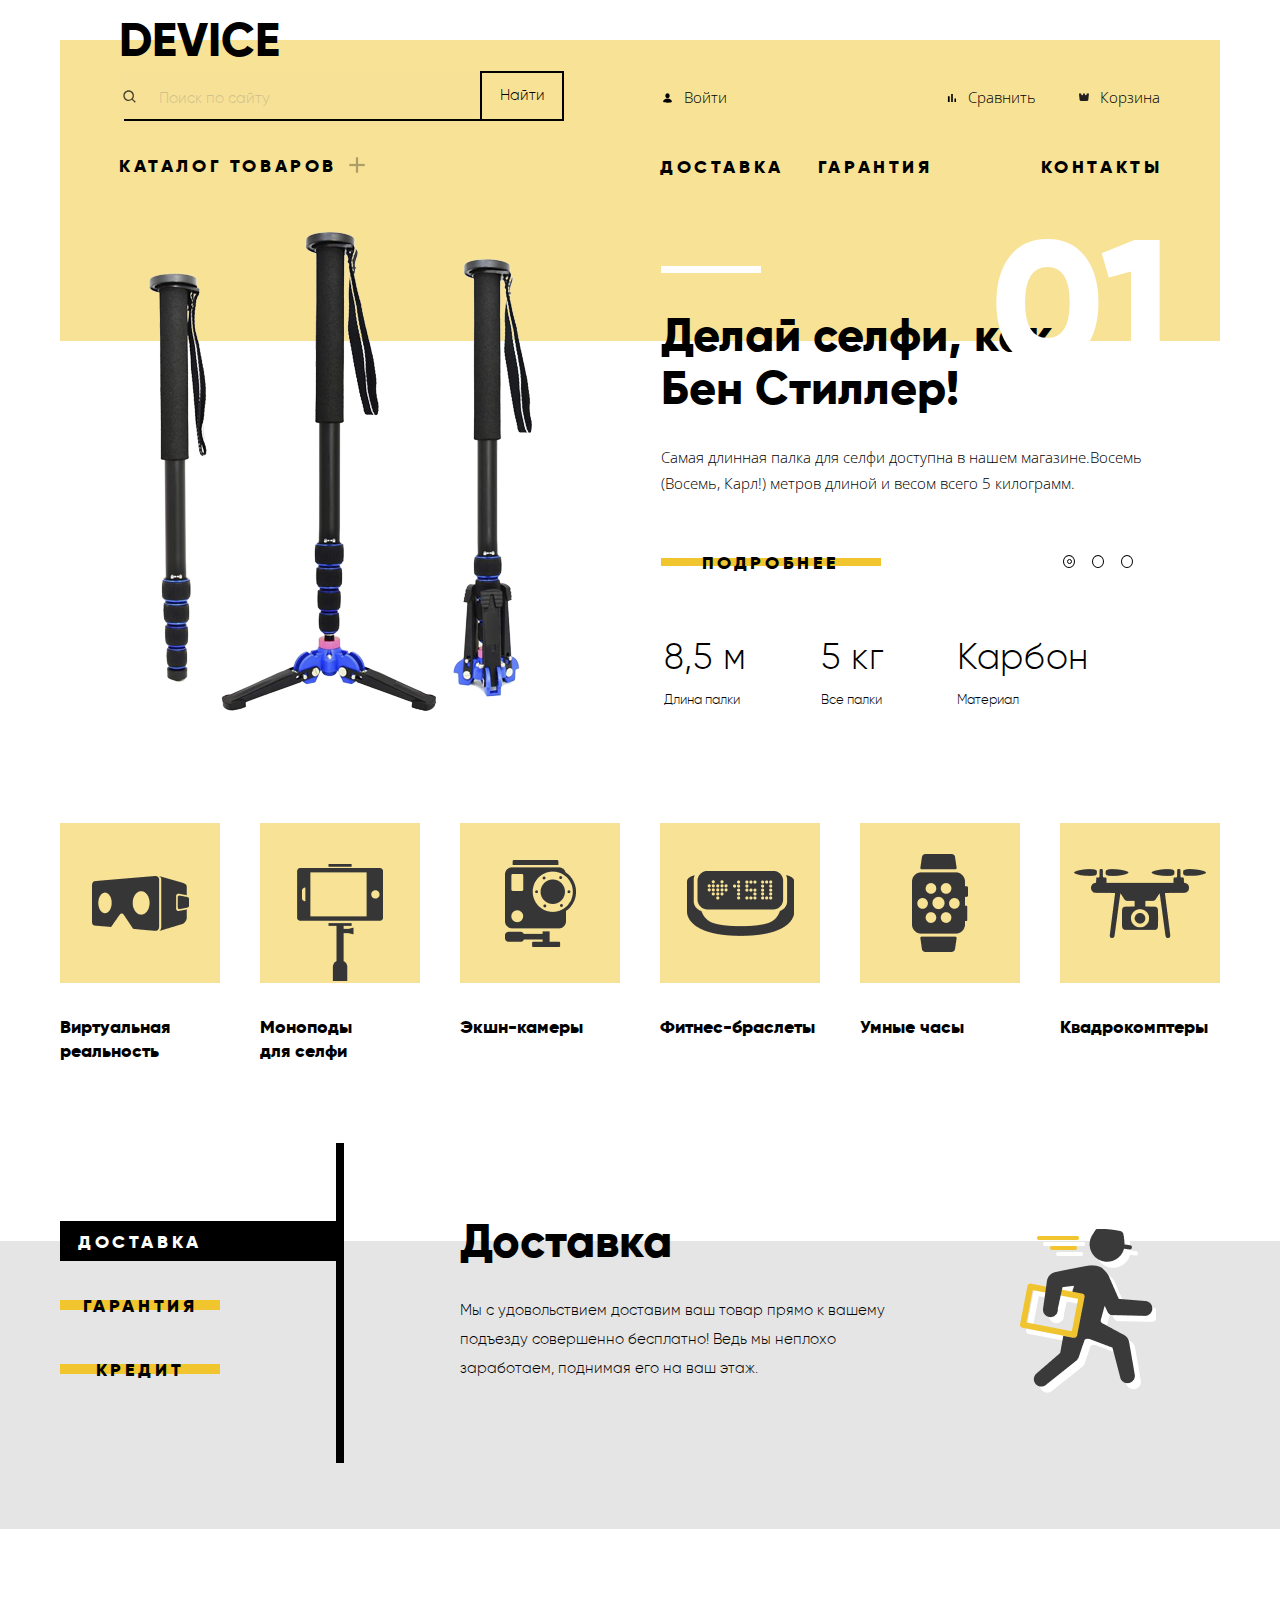
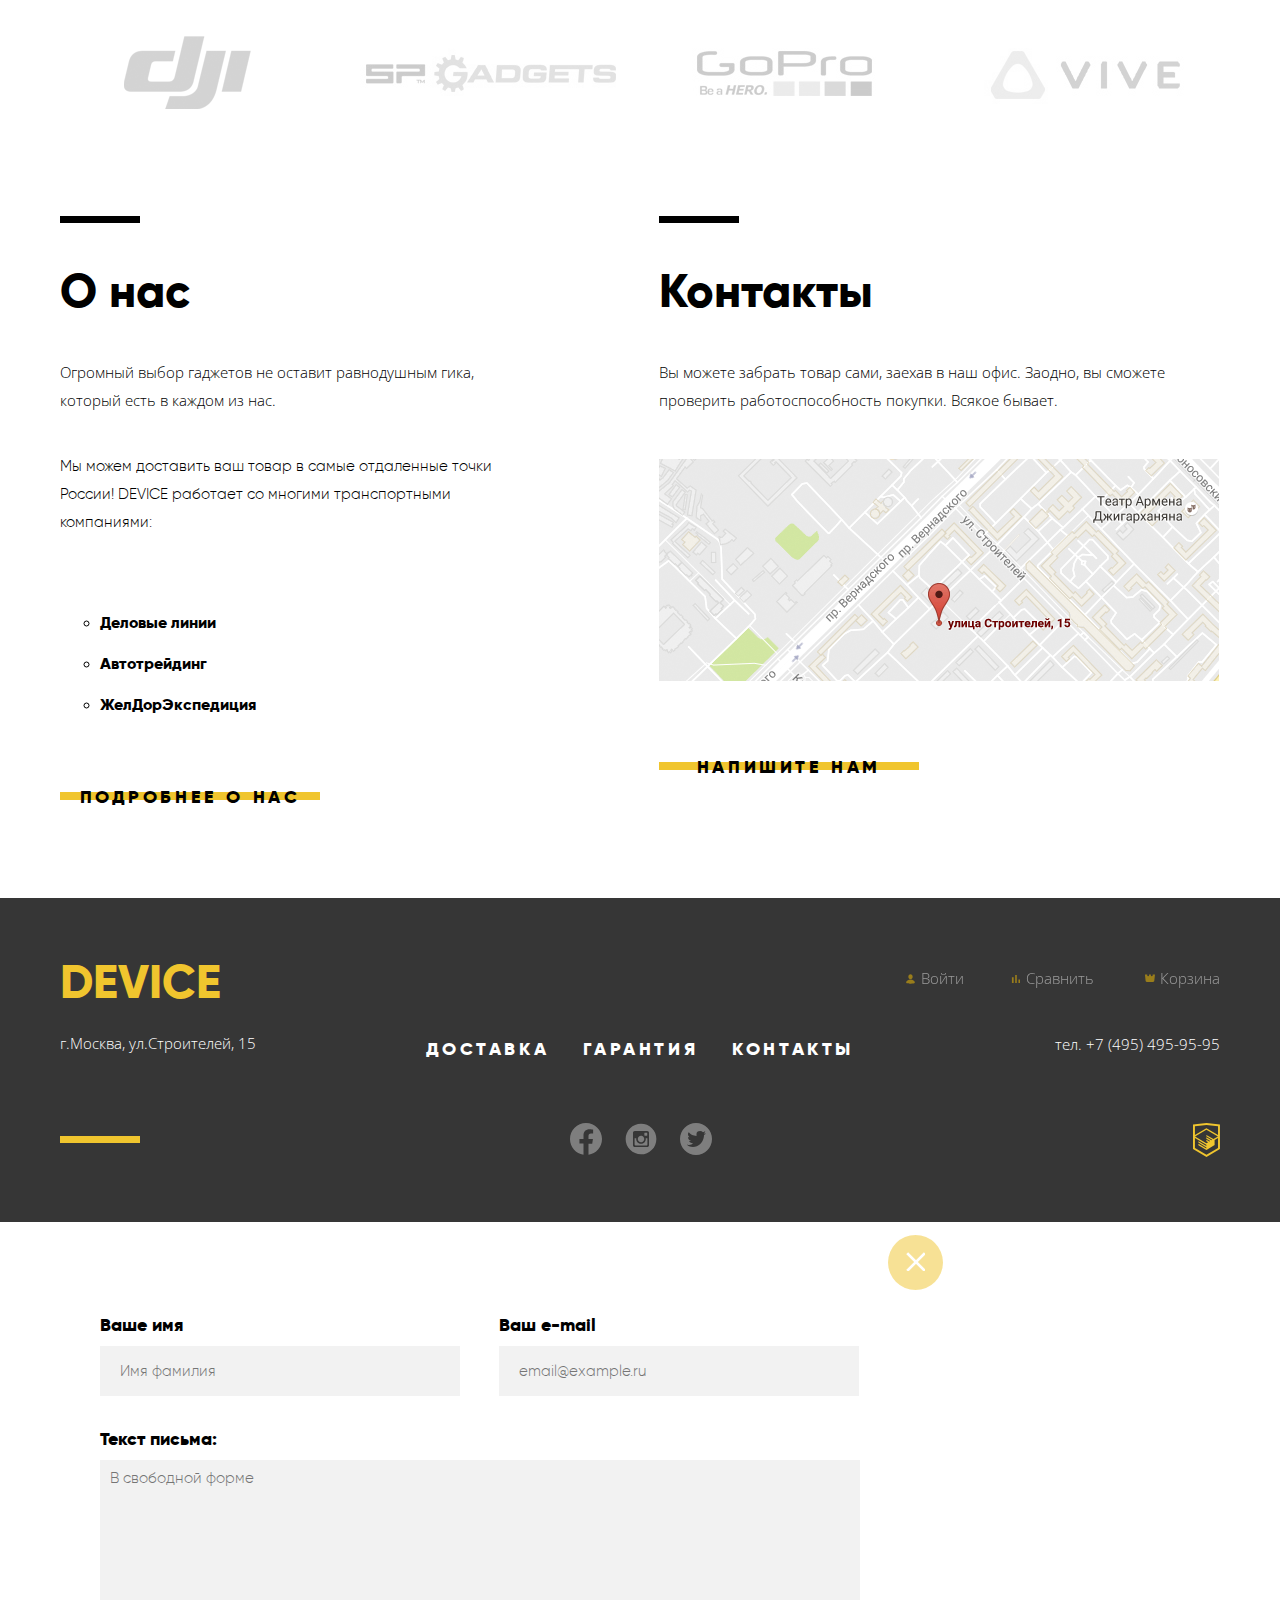
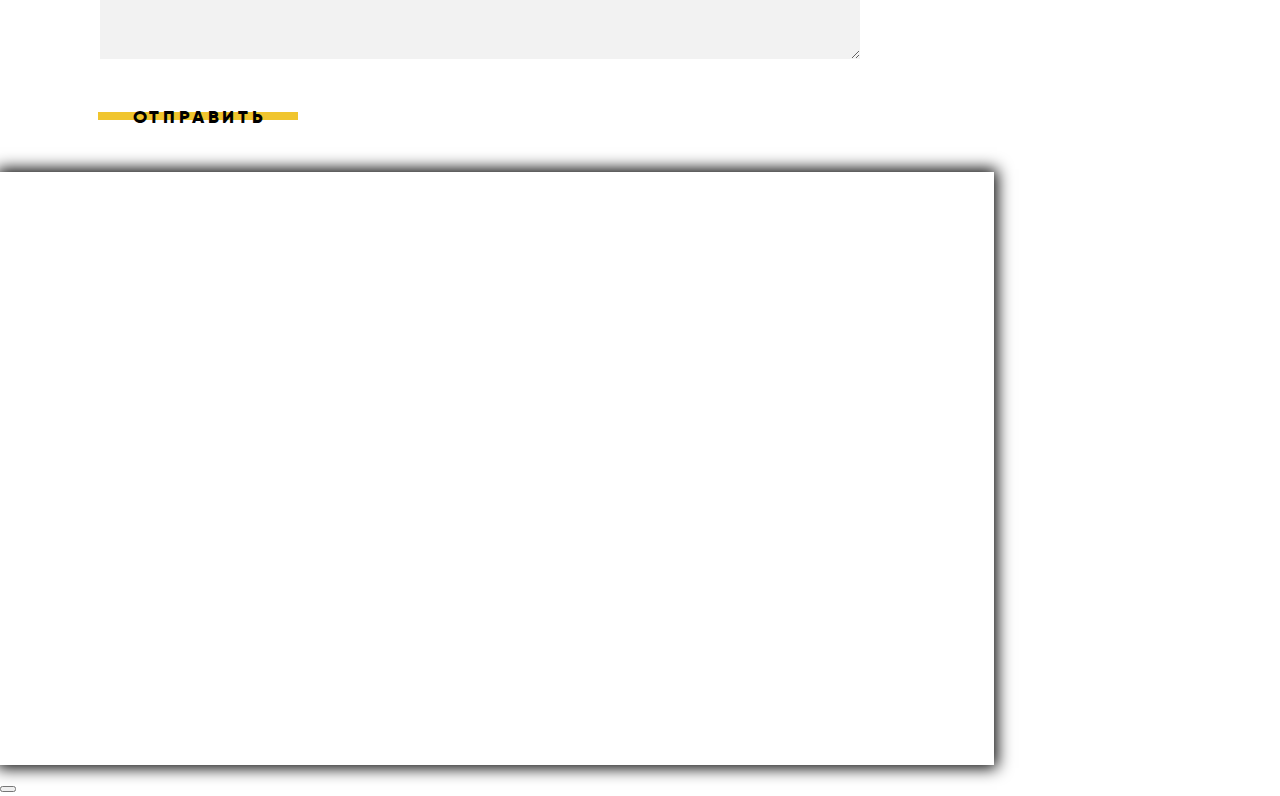
==== index.html @ a7de20e3 "Все равно с кнопкой что то не так" ====
<!DOCTYPE html>
<html class="page" lang="ru">
<head>
  <meta charset="utf-8">
  <title>Device</title>
  <link href="https://fonts.googleapis.com/css2?family=Open+Sans:wght@300;400&display=swap" rel="stylesheet">
  <link href="css/normalize.css" rel="stylesheet">
  <link href="css/style.css" rel="stylesheet">
  <link rel="icon" href="favicon.ico" />
  <link rel="icon" href="img/faviicon32.svg" type="image/svg+xml" />
  <link rel="apple-touch-icon" href="img/faviicon512.svg" />
  <link rel="manifest" href="manifest.webmanifest.json" />
</head>
<body class="page-body">
  <header class="container">
    <section class="main-header">
      <h2 class="visually-hidden">Шапка сайта</h2>
      <h3 class="main-header-logo"><a href="#">DEVICE</a></h3>
      <section class="main-header-search">
        <h2 class="visually-hidden">Контант шапки</h2>
        <div class="search-catalog">
          <input type="search" placeholder="Поиск по сайту" autofocus />
          <label class="search-catalog-button"></label>
          <button class="serch-btn" type="submit">Найти</button>
        <ul class="menu reset-list">
          <li class="menu-sort">
            <a class="menu-title" href="catalog.html">Каталог товаров</a>
            <ul class="menu-list reset-list">
              <li class="menu-item">
                <a class="item" href="#">Виртуальная реальность</a>
              </li>
              <li class="menu-item">
                <a class="item" href="#">Моноподы для селфи</a>
              </li>
              <li class="menu-item">
                <a class="item" href="#">Экшн-камеры</a>
              </li>
              <li class="menu-item">
                <a class="item" href="#">Финес-браслеты</a>
              </li>
              <li class="menu-item">
                <a href="#">Умные часы</a>
              </li>
              <li class="menu-item">
                <a class="item" href="#">Квадрокоптеры</a>
              </li>
            </ul>
          </li>
        </ul>
      </div>
      <div class="login-navigation">
        <nav>
          <ul class="site-navigation reset-list">
            <li class="site-logo">
              <a href="#">Войти</a>
            </li>
            <li class="site-srav">
              <a href="#">Сравнить</a>
            </li>
            <li class="site-cor">
              <a href="#">Корзина</a>
            </li>
          </ul>
        </nav>
        <nav class="header-navigation">
          <ul class="comfort-navigation reset-list">
            <li>
              <a href="#">Доставка</a>
            </li>
            <li>
              <a href="#">Гарантия</a>
            </li>
            <li>
              <a href="#">Контакты</a>
            </li>
          </ul>
        </nav>
      </div>
    </section>
  </section>
</header>
<input class="visually-hidden" type="radio" id="product-1" name="toggle" checked>
<input class="visually-hidden" type="radio" id="product-2" name="toggle">
<input class="visually-hidden" type="radio" id="product-3" name="toggle">
<div class="site-wrapper">
  <section class="container">
    <h2 class="visually-hidden">Слайдер</h2>
    <section class="slider">
      <h2 class="visually-hidden">Контент слайдера</h2>
      <div class="slider-controls">
        <label for="product-1">Первый</label>
        <label for="product-2">Второй</label>
        <label for="product-3">Третий</label>
      </div>
      <ul class="slider-info reset-list">
        <li class="slide" id="slide1">
          <div class="slider-item-one">
            <div>
              <img class="slider-img-one" src="img/slider/slider1.png" width="384" height="486" alt="Виртуальная реальность" />
            </div>
            <div class="slider-wrapper-one">
              <h3 class="slider-title">Делай селфи, как Бен Стиллер! </h3>
              <span class="slider-number">01</span>
              <p class="slider-info-one">
                Самая длинная палка для селфи доступна в нашем магазине.Восемь (Восемь, Карл!) метров длиной и весом всего 5 килограмм.
              </p>
              <a href="#" class="button-slider">Подробнее</a>
              <table class="table-wrapper">
                <tr>
                  <td class="table-title">
                    8,5 м
                  </td>
                  <td class="table-title">
                    5 кг
                  </td>
                  <td class="table-title">
                    Карбон
                  </td>
                </tr>
                <tr>
                  <td class="table-info">
                    Длина палки
                  </td>
                  <td class="table-info">
                    Все палки
                  </td>
                  <td class="table-info">
                    Материал
                  </td>
                </tr>
              </table>
            </div>
          </div>
        </li>
        <li class="slide" id="slide2">
          <div class="slider-item-two">
            <div>
              <img class="slider-img-two" src="img/slider/slider2.png" width="345" height="485" alt="Виртуальная реальность" />
            </div>
            <div class="slider-wrapper-two">
              <span class="slider-number">02</span>
              <h3 class="slider-title">Худеем правильно!</h3>
              <p class="slider-info-two">
                Мотивирующие фитнес-браслеты помогут найти в себе силы не пропускать занятия и соблюдать диету.
              </p>
              <a  href="#" class="button-slider">Подробнее</a>
              <table class="table-wrapper">
                <tr>
                  <td  class="table-title">
                    48 часов
                  </td>
                </tr>
                <tr>
                  <td class="table-info">
                    Без перезарядки
                  </td>
                </tr>
              </table>
            </div>
          </div>
        </li>
        <li class="slide" id="slide3">
          <div class="slider-item-there">
            <div>
              <img class="slider-img-two" src="img/slider/slider3.png" width="526" height="334" alt="Виртуальная реальность" />
            </div>
            <div class="slider-wrapper-there">
              <span class="slider-number">03</span>
              <h3 class="slider-title">Порхает как бабочка, <br /> жалит как пчела!</h3>
              <p class="slider-info-there">
                Этот обычный, на первый взгляд, квадрокоптер оснащен мощным лазером, замаскированным под стандартную камеру.
              </p>
              <a href="#" class="button-slider">Подробнее</a>
              <table class="table-wrapper">
                <tr>
                  <td class="table-title">
                    800 м
                  </td>
                  <td class="table-title">
                    50 м
                  </td>
                </tr>
                <tr>
                  <td class="table-info">
                    Дальность полета
                  </td>
                  <td class="table-info">
                    Радиус поражения
                  </td>
                </tr>
              </table>
            </div>
          </div>
        </li>
      </ul>
    </section>
  </section>
</div>
<main>
  <section class="container">
    <h2 class="visually-hidden">Товар</h2>
    <ul class="item-navigation reset-list">
      <li class="item-list">
        <div>
          <a href="#">
            <img class="item-img" src="img/catalog/Group.png" width="97" height="55" alt="Виртуальная реальность" />
          </a>
        </div>
        <p class="item-info">
          Виртуальная реальность
        </p>
      </li>
      <li class="item-list">
        <div>
          <a href="#">
            <img class="item-img-mono" src="img/catalog/popular-2.png" width="86" height="117" alt="Моноподы для селфи" />
          </a>
        </div>
        <p class="item-info">
          Моноподы <br />для селфи
        </p>
      </li>
      <li class="item-list">
        <div>
          <a href="#">
            <img class="item-img" src="img/catalog/popular-3.png" width="71" height="87" alt="Экшн-камеры" />
          </a>
        </div>
        <p class="item-info">
          Экшн-камеры
        </p>
      </li>
      <li class="item-list">
        <div>
          <a href="#">
            <img class="item-img" src="img/catalog/popular-4.png" width="107" height="65" alt="Фитнес-браслеты" />
          </a>
        </div>
        <p class="item-info">
          Фитнес-браслеты
        </p>
      </li>
      <li class="item-list">
        <div>
          <a href="#">
            <img class="item-img" src="img/catalog/popular-5.png" width="56" height="98" alt="Умные часы" />
          </a>
        </div>
        <p class="item-info">
          Умные часы
        </p>
      </li>
      <li class="item-list">
        <div>
          <a href="#">
            <img class="item-img" src="img/catalog/popular-6.png" width="132" height="69" alt="Квадрокоптеры" />
          </a>
        </div>
        <p class="item-info">
          Квадрокомптеры
        </p>
      </li>
    </ul>
  </section>
  <input class="visually-hidden" type="radio" id="product-4" name="toggle-catalog" checked>
  <input class="visually-hidden" type="radio" id="product-5" name="toggle-catalog">
  <input class="visually-hidden" type="radio" id="product-6" name="toggle-catalog">
  <div class="site-catalog">
    <div class="container">
      <h2 class="visually-hidden">Слайдер</h2>
      <section class="slider-catalog">
        <h1 class="visually-hidden">Интернет магазин шаблонов</h1>
        <div class="slider-controls-catalog">
          <label class="one features-title" for="product-4">Доставка</label>
          <label class="two features-title" for="product-5">Гарантия</label>
          <label class="there features-title" for="product-6">Кредит</label>
        </div>
        <ul class="features-list et-list">
          <li class="slider-catalog-item slide-catalog" id="slide4">
            <h3 class="slide-title-catalog">Доставка</h3>
            <p class="slide-info-catalog-one reset-text">  Мы с удовольствием доставим ваш товар прямо к вашему подъезду совершенно бесплатно! Ведь мы неплохо заработаем, поднимая его на ваш этаж.</p>
          </li>
          <li class="slider-catalog-item slide-catalog" id="slide5">
            <h3 class="slide-title-catalog">Гарантия</h3>
            <p class="slide-info-catalog-two reset-text">Если из-за возгорания купленного у нас товара у вас сгорит дом — <br />
              не переживайте, мы выдадим вам новый. <br />
              овар, не дом, конечно же.</p>
            </li>
            <li class="slider-catalog-item slide-catalog" id="slide6">
              <h3 class="slide-title-catalog">Кредит</h3>
              <p class="slide-info-catalog-there reset-text">Залезть в долговую яму стало проще! Кредитные консультанты <br />
                подберут для вас  наиболее выгодные <br />
                условия кредита. Выгодные для нашего банка, разумеется.</p>
              </li>
            </ul>
          </section>
        </div>
      </div>
      <section class="brand container">
        <h2 class="visually-hidden">Партенеры</h2>
        <ul class="brand-navigation reset-list">
          <li>
            <a href="#">
              <img src="img/brand/logo-1.png" class="brand-item" width="260" height="100" alt="djj" />
            </a>
          </li>
          <li>
            <a href="#">
              <img src="img/brand/logo-2.png" class="brand-item" width="260" height="100" alt="sp" />
            </a>
          </li>
          <li>
            <a href="#">
              <img src="img/brand/logo-3.png" class="brand-item" width="260" height="100" alt="GoPro" />
            </a>
          </li>
          <li>
            <a href="#">
              <img src="img/brand/logo-4.png" class="brand-item" width="260" height="100" alt="vive" />
            </a>
          </li>
        </ul>
      </section>
      <section class="container">
        <h2 class="visually-hidden">Контент информации</h2>
        <section class="main-info">
          <h2 class="visually-hidden">О нас</h2>
          <section class="company-info-list">
            <h3 class="company-title">О нас</h3>
            <p class="company-info">
              Огромный выбор гаджетов не оставит равнодушным гика, который есть в каждом из нас.
            </p>
            <p class="company-info-lou">
              Мы можем доставить ваш товар в самые отдаленные точки России! DEVICE работает со многими транспортными компаниями:
            </p>
            <ul class="work">
              <li class="work-list">
                <p class="work-info">
                  Деловые линии
                </p>
              </li>
              <li class="work-list">
                <p class="work-info">
                  Автотрейдинг
                </p>
              </li>
              <li class="work-list">
                <p class="work-info">
                  ЖелДорЭкспедиция
                </p>
              </li>
            </ul>
            <a class="button-style">Подробнее о нас</a>
          </section>
          <section class="contact">
            <h3 class="contact-title">Контакты</h3>
            <p class="contact-info">
              Вы можете забрать товар сами, заехав в наш офис. Заодно, вы сможете проверить работоспособность покупки. Всякое бывает.
            </p>
            <div class="map">
              <section>
                <h2 class="visually-hidden">Карта</h2>
                <img src="img/map.png" width="560" height="222" alt="Наше местоположение" />
              </section>
            </div>
            <a class="button-style">Напишите нам</a>
          </section>
        </section>
      </section>
    </main>
    <footer class="footer">
      <section class="container">
        <h2 class="visually-hidden">Подвал</h2>
        <section class="footer-global">
          <h2 class="visually-hidden">Как нас найти</h2>
          <section class="footer-addres">
            <h3 class="addres-title">DEVICE</h3>
            <p class="addres-info">
              г.Москва, ул.Строителей, 15
            </p>
          </section>
          <section class="footer-comfort">
            <h2 class="visually-hidden">Комфорт</h2>
            <ul class="comfort-list reset-list">
              <li>
                <p class="comfort-info">
                  <a href="#">
                    Доставка
                  </a>
                </p>
              </li>
              <li>
                <p class="comfort-info">
                  <a href="#">
                    Гарантия
                  </a>
                </p>
              </li>
              <li>
                <p class="comfort-info">
                  <a href="#">
                    Контакты
                  </a>
                </p>
              </li>
            </ul>
          </section>
          <section class="main-footer-social">
            <h2 class="visually-hidden">Соц сети</h2>
            <ul class="footer-social reset-list">
              <li>
                <a href="#">
                  <svg width="32" height="32" viewBox="0 0 32 32" fill="none" xmlns="http://www.w3.org/2000/svg">
                    <path d="M31.9973 16C31.9973 7.16267 24.8347 0 15.9987 0C7.16267 0 0 7.16267 0 16C0 23.984 5.85067 30.6027 13.4987 31.8027V20.624H9.43733V15.9987H13.4987V12.4747C13.4987 8.464 15.888 6.24933 19.5413 6.24933C21.292 6.24933 23.1227 6.56133 23.1227 6.56133V10.4987H21.1067C19.12 10.4987 18.5 11.732 18.5 12.9973V16H22.9373L22.228 20.6253H18.5V31.804C26.148 30.604 31.9987 23.9853 31.9987 16H31.9973Z" fill="white" fill-opacity="0.6"/>
                  </svg>
                </a>
              </li>
              <li>
                <a href="#">
                  <svg width="32" height="32" viewBox="0 0 32 32" fill="none" xmlns="http://www.w3.org/2000/svg">
                    <path d="M20.7999 16.0001C20.7999 17.2732 20.2942 18.4941 19.3941 19.3943C18.4939 20.2944 17.273 20.8001 15.9999 20.8001C14.7269 20.8001 13.506 20.2944 12.6058 19.3943C11.7057 18.4941 11.1999 17.2732 11.1999 16.0001C11.1999 15.7265 11.2287 15.4593 11.2783 15.2001H9.59995V21.5953C9.59995 22.0401 9.95995 22.4001 10.4047 22.4001H21.5967C21.8099 22.3997 22.0142 22.3147 22.1648 22.1639C22.3154 22.013 22.3999 21.8085 22.3999 21.5953V15.2001H20.7215C20.7711 15.4593 20.7999 15.7265 20.7999 16.0001ZM15.9999 19.2001C16.4203 19.2 16.8365 19.1171 17.2248 18.9562C17.6131 18.7952 17.9659 18.5594 18.263 18.2621C18.5602 17.9648 18.7958 17.6119 18.9566 17.2235C19.1174 16.8351 19.2001 16.4189 19.1999 15.9985C19.1998 15.5782 19.1169 15.162 18.956 14.7737C18.795 14.3854 18.5592 14.0326 18.2619 13.7355C17.9646 13.4383 17.6117 13.2026 17.2233 13.0419C16.8349 12.8811 16.4187 12.7984 15.9983 12.7985C15.1494 12.7987 14.3354 13.1362 13.7353 13.7366C13.1352 14.337 12.7981 15.1512 12.7983 16.0001C12.7986 16.849 13.136 17.6631 13.7364 18.2632C14.3368 18.8633 15.151 19.2003 15.9999 19.2001ZM19.8399 12.6401H21.7583C21.8858 12.6401 22.0081 12.5896 22.0983 12.4996C22.1886 12.4097 22.2395 12.2876 22.2399 12.1601V10.2417C22.2399 10.114 22.1892 9.99151 22.0989 9.90119C22.0086 9.81088 21.8861 9.76014 21.7583 9.76014H19.8399C19.7122 9.76014 19.5897 9.81088 19.4994 9.90119C19.4091 9.99151 19.3583 10.114 19.3583 10.2417V12.1601C19.3599 12.4241 19.5759 12.6401 19.8399 12.6401ZM15.9999 0.640137C11.9262 0.640137 8.01934 2.25842 5.13879 5.13898C2.25823 8.01954 0.639946 11.9264 0.639946 16.0001C0.639946 20.0739 2.25823 23.9807 5.13879 26.8613C8.01934 29.7419 11.9262 31.3601 15.9999 31.3601C18.0171 31.3601 20.0144 30.9628 21.878 30.1909C23.7415 29.419 25.4348 28.2876 26.8611 26.8613C28.2874 25.435 29.4188 23.7417 30.1907 21.8782C30.9626 20.0146 31.3599 18.0172 31.3599 16.0001C31.3599 13.983 30.9626 11.9857 30.1907 10.1221C29.4188 8.25856 28.2874 6.56528 26.8611 5.13898C25.4348 3.71267 23.7415 2.58126 21.878 1.80935C20.0144 1.03743 18.0171 0.640137 15.9999 0.640137ZM23.9999 22.2225C23.9999 23.2001 23.1999 24.0001 22.2223 24.0001H9.77755C8.79995 24.0001 7.99995 23.2001 7.99995 22.2225V9.77774C7.99995 8.80014 8.79995 8.00014 9.77755 8.00014H22.2223C23.1999 8.00014 23.9999 8.80014 23.9999 9.77774V22.2225Z" fill="white" fill-opacity="0.6"/>
                  </svg>
                </a>
              </li>
              <li>
                <a href="#">
                  <svg width="32" height="32" viewBox="0 0 32 32" fill="none" xmlns="http://www.w3.org/2000/svg">
                    <path d="M16 32C13.8333 32 11.7604 31.5781 9.78125 30.7344C7.80208 29.8906 6.09896 28.7552 4.67188 27.3281C3.24479 25.901 2.10938 24.1979 1.26562 22.2188C0.421875 20.2396 0 18.1667 0 16C0 13.8333 0.421875 11.7604 1.26562 9.78125C2.10938 7.80208 3.24479 6.09896 4.67188 4.67188C6.09896 3.24479 7.80208 2.10938 9.78125 1.26562C11.7604 0.421875 13.8333 0 16 0C18.1667 0 20.2396 0.421875 22.2188 1.26562C24.1979 2.10938 25.901 3.24479 27.3281 4.67188C28.7552 6.09896 29.8906 7.80208 30.7344 9.78125C31.5781 11.7604 32 13.8333 32 16C32 18.1667 31.5781 20.2396 30.7344 22.2188C29.8906 24.1979 28.7552 25.901 27.3281 27.3281C25.901 28.7552 24.1979 29.8906 22.2188 30.7344C20.2396 31.5781 18.1667 32 16 32ZM25.4062 8C25.2812 8.0625 25.0938 8.17708 24.8438 8.34375L24.2344 8.75L23.6562 9.0625L23 9.28125C22.2292 8.42708 21.2812 8 20.1562 8C17.7188 8 16.5 9.02083 16.5 11.0625V12.9062C13.1458 12.7396 10.5729 11.5104 8.78125 9.21875C8.26042 9.76042 8 10.3542 8 11C8 12.375 8.51042 13.4167 9.53125 14.125C9.40625 14.125 9.22917 14.1354 9 14.1562C8.77083 14.1771 8.58854 14.1771 8.45312 14.1562C8.31771 14.1354 8.16667 14.0833 8 14C8 14.9583 8.25521 15.7552 8.76562 16.3906C9.27604 17.026 9.97917 17.4375 10.875 17.625C10.6667 17.875 10.375 18 10 18C9.66667 18 9.375 17.9062 9.125 17.7188C9.125 18.5312 9.51562 19.1615 10.2969 19.6094C11.0781 20.0573 11.9583 20.2917 12.9375 20.3125C12.5625 20.875 12.0156 21.2969 11.2969 21.5781C10.5781 21.8594 9.8125 22 9 22C8.70833 22 8.30729 21.9271 7.79688 21.7812C7.28646 21.6354 7.02083 21.5625 7 21.5625C7.33333 22.2292 8.01562 22.8021 9.04688 23.2812C10.0781 23.7604 11.3854 24 12.9688 24C14.3646 24 15.6667 23.7552 16.875 23.2656C18.0833 22.776 19.1146 22.125 19.9688 21.3125C20.8229 20.5 21.5573 19.5729 22.1719 18.5312C22.7865 17.4896 23.2448 16.4115 23.5469 15.2969C23.849 14.1823 24 13.0833 24 12C24 11.9583 24.125 11.8698 24.375 11.7344C24.625 11.599 24.9167 11.4167 25.25 11.1875C25.5833 10.9583 25.8333 10.7188 26 10.4688C24.875 10.4688 24.125 10.4896 23.75 10.5312C24.4792 10.0938 25.0312 9.25 25.4062 8Z" fill="white" fill-opacity="0.6"/>
                  </svg>
                </a>
              </li>
            </ul>
          </section>
          <section class="footer-login">
            <h2 class="visually-hidden">Логин</h2>
            <ul class="login-list reset-list">
              <li class="login-logo">
                <a href="#">Войти</a>
              </li>
              <li class="login-stat">
                <a href="#">Сравнить</a>
              </li>
              <li class="login-cor">
                <a href="#">Корзина</a>
              </li>
            </ul>
          </section>
          <section class="main-html-logo">
            <h2 class="visually-hidden">Логотим html</h2>
            <a href="https://htmlacademy.ru/intensive/htmlcss" class="html-logo">
              <svg width="27" height="34" viewBox="0 0 27 34" fill="none" xmlns="http://www.w3.org/2000/svg">
                <g clip-path="url(#clip0)">
                  <path d="M13.62 0.0169551L13.472 0L0 1.40827V26.0042L13.473 34L26.903 26.0311L26.945 26.0062V1.40827L13.62 0.0169551ZM25.019 12.095L13.495 5.31992L13.494 5.21619L13.407 5.26606L13.319 5.21021V5.31892L1.925 12.086V3.13869L13.473 1.92989L25.02 3.13869V12.095H25.019ZM13.405 6.76908L24.923 13.4644L20.444 16.0974L13.351 11.8875L13.337 13.2988L19.241 16.8025L18.381 17.3082L13.351 14.3241L13.337 15.7353L17.164 18.0043L16.382 18.526L13.351 16.7437L13.337 18.1529L15.19 19.2411L13.39 20.3192L2.034 13.586L13.405 6.76908ZM1.925 15.0871L13.336 21.8601L13.352 22.9014L5.41 18.1859L5.395 19.5981L13.374 24.3805L13.392 25.4536L5.419 20.7261L5.406 22.1364L13.427 26.9457L13.473 26.9706L21.616 22.1115L21.605 16.9481L25.02 14.9175V24.9121L13.472 31.7659L1.925 24.9131V15.0871Z" fill="#F0C52E"/>
                </g>
                <defs>
                  <clipPath id="clip0">
                    <rect width="26.943" height="34" fill="white"/>
                  </clipPath>
                </defs>
              </svg>
            </a>
          </section>
          <section class="main-contact">
            <h2 class="visually-hidden">Контакты</h2>
            <a class="tel" href="tel:+74954959595">тел. +7 (495) 495-95-95</a>
          </section>
        </section>
      </section>
    </footer>

    <section class="modal modal-login">
      <h2 class="visually-hidden">Напишите нам</h2>
      <form class="name-form" action="https://echo.htmlacademy.ru" method="post">
        <div class="modal-name">
          <label for="name-field">Ваше имя</label>
          <input class="pop" id="name-field" type="text" name="first" placeholder="Имя фамилия"/>
        </div>
        <div class="modal-email">
          <label for="email-field">Ваш e-mail</label>
          <input id="email-field" type="email" name="email" placeholder="email@example.ru">
        </div>
        <div class="modal-text">
          <label for="comment-field">Текст письма:</label>
          <textarea class="chat" name="comment" id="comment-field" rows="10" cols="10" placeholder="В свободной форме"></textarea>
        </div>
        <button class="modal-close" type="button">
          <span class="visually-hidden">Закрыть</span>
        </button>
        <button type="submit" class="modal-button">
          Отправить
        </button>
      </form>
    </section>

    <section class="modal modal-map">
      <h2 class="visually-hidden">Как до нас добраться</h2>
      <iframe src="https://www.google.com/maps/embed?pb=!1m18!1m12!1m3!1d2249.11237494734!2d37.527429315658864!3d55.68703400453028!2m3!1f0!2f0!3f0!3m2!1i1024!2i768!4f13.1!3m3!1m2!1s0x46b54cf65f5c8955%3A0x694710ccd55501e!2z0YPQuy4g0KHRgtGA0L7QuNGC0LXQu9C10LksIDE1LCDQnNC-0YHQutCy0LAsIDExOTMxMQ!5e0!3m2!1sru!2sru!4v1613565994461!5m2!1sru!2sru" width="994" height="593" frameborder="0" style="border:0;" allowfullscreen="" aria-hidden="false" tabindex="0"></iframe>
      <button></button>
    </section>
  </body>
  </html>
---- css/style.css ----
@font-face {
  font-family: "gilroy";
  src: url("../fonts/gilroyextrabold.woff2") format("woff2"), url("../fonts/gilroyextrabold.woff") format("woff");
  font-weight: 800;
  font-style: normal;
}

@font-face {
  font-family: "gilroy";
  src: url("../fonts/gilroylight.woff2") format("woff2"), url("../fonts/gilroylight.woff") format("woff");
  font-weight: 400;
  font-style: normal;
}

@font-face {
  font-family: "opensans";
  src: url("../fonts/opensans.woff2") format("woff2"), url("../fonts/opensans.woff") format("woff");
  font-weight: 300;
  font-style: normal;
}

@font-face {
  font-family: "opensans";
  src: url("../fonts/opensanslight.woff2") format("woff2"), url("../fonts/opensanslight.woff") format("woff");
  font-weight: 400;
  font-style: normal;
}

/*/////////Variablex//////////////*/

:root {
  --basic-black: #000000;
  --basic-dark: #363636;
  --basic-grey: #464646;
  --basic-half-grey: #7e7e7e;
  --basic-grey-light: #e5e5e5;
  --basic-white: #FFFFFF;

  --special-yellow-dark: #f0c52e;
  --special-yellow-light: #f7e296;
  --special-green: #91c92f;

  --status: #f6dada;
}

/*/////////BODY//////////////*/

.page-body {
  min-width: 1200px;
  margin: 0;
  padding: 0;
  font-size: 15px;
  line-height: 24px;
  font-family: "gilroy", "Arial", opensans;
  font-style: normal;
  font-weight: 300;
  color: #000000;
  background-color: var(--basic-white);

  min-height: 100%;
  display: grid;
  grid-template-rows: min-content 1fr min-content;
  align-content: center;
}

a {
  text-decoration: none;
}

.container {
  width: 1160px;
  margin: 0 auto;
}

img {
  max-width: 100%;
  height: auto;
}

h3 {
  font-weight: 800;
  font-size: 47px;
}

*,
*:before,
*:after {
  box-sizing: border-box;
}

.page {
  height: 100%;
}


/*//////////////////////VISUALLY-HIDDEN//////////*/

.visually-hidden {
  position: absolute;

  width: 1px;
  height: 1px;
  margin: -1px;
  border: 0;
  padding: 0;

  clip: rect(0 0 0 0);
  overflow: hidden;
}

.reset-list {
  margin: 0;
  padding: 0;

  list-style: none;
}

.reset-fieldset {
  margin: 0;
  padding: 0;

  border: none;
}

.reset-text {
  margin: 0;
}

/*//////////////////////HEADER//////////*/

main {
  margin-top: 55px;
}

.main-header {
  position: relative;
  background: var(--special-yellow-light);

  display: grid;
  margin-top: 40px;
  min-height: 186px;
}

.main-header-logo {
  position: absolute;
  top: -59px;
  left: 59px;
}

.main-header-logo a {
  color: var(--basic-black);
}

.main-header-logo a:hover {
  opacity: 0.6;
}

.main-header-logo a:active {
  opacity: 0.3;
}

.menu {
  display:block;

  margin-top: 28px;
}

.menu-title {
  position: relative;
}

.menu-title::before {
  content: "";
  position: absolute;
  right: -31px;

  width: 22px;
  height: 22px;

  background-image: url("../img/crest.png");
}

.menu > li {
  display:inline-block;
  height:20px;
  position:relative;
}

.menu > li > ul {
  position: absolute;
  left: -59px;
  z-index: 1;

  width: 1160px;
  min-height: 161px;
  padding-left: 58px;
  padding-top: 16px;

  display: grid;
  grid-template-rows: 30px 30px 30px;
  grid-template-columns: 220px 160px 130px;
  gap: 10px;

  background-color: var(--special-yellow-light);
  opacity: 0;
  transition: opacity 0.5s;
}

.menu > li:hover > ul {
  opacity: 1;
}

.menu-title:active {
  opacity: 0.3;
}

.menu-title:hover {
  opacity: 0.6;
}

.menu-title {
  font-weight: 800;
  font-size: 18px;

  letter-spacing: 0.2em;
  text-transform: uppercase;

  color: var(--basic-black);
}

.menu-item a {
  font-weight: 300;
  font-size: 15px;
  line-height: 20px;

  color: var(--basic-black);
}

.menu-item:nth-child(2) {
  grid-row-start: 2;
}

.menu-item:nth-child(3) {
  grid-row-start: 3;
}

.menu-item:hover {
  opacity: 0.6;
}

.menu-item:active {
  opacity: 0.3;
}


/*//////////////////SERCH/////////////////*/

.main-header-search {
  display: grid;
  grid-template-rows: min-content min-content;
  grid-template-columns: 1fr 560px;;

  box-shadow: 0px 115px 0px 0px var(--special-yellow-light);
}

.main-header-catalog {
  display: grid;
  grid-template-rows: min-content min-content;
  grid-template-columns: 1fr 560px;;
}

input[type="search"] {
  position: relative;

  padding-left: 40px;
  width: 360px;

  border: none;
  background-color: var(--special-yellow-light);
  outline: none;
  opacity: 0.3;
}

input[type="search"]:hover {
  border: none;
  background-color: var(--special-yellow-light);
  outline: none;
  opacity: 0.6;
}


.serch-btn {
  position: absolute;
  top: 0px;
  right: 96px;

  width: 84px;
  height: 50px;

  border: 2px solid black;
  background-color: #F7E296;
  display: none;
}


.serch-btn:focus {
  display: block;
  color: rgba(255, 255, 255, 0.3);
  background-color: black;
}

.serch-btn:hover {
  position: absolute;
  top: 0px;
  right: 96px;

  width: 84px;
  height: 50px;

  border: 2px solid black;
  background-color: var(--basic-black);
  color: var(--basic-white);
}

.search-catalog-button {
  content: "";
  position: absolute;
  left: 5px;
  top: 48px;

  height: 2px;
  width: 440px;

  display: none;
  background: var(--basic-black);
}

input:focus ~ .serch-btn {
  display: block;
}

input:focus ~ label {
  display: block;
}

.search-catalog {
  position: relative;

  display: grid;
  grid-template-rows: 1fr 1fr;
  margin-left: 59px;
  margin-top: 31px;
}

.search-catalog::before {
  position: absolute;
  content: "";
  top: 19px;
  left: 4px;

  width: 13px;
  height: 13px;

  background-image: url("../img/icon/serch.svg");
  background-repeat: no-repeat;
  background-position: 0 0;
}


/*/////////////lOGIN-NAVIGATION///////////*/

.login-navigation {
  display: grid;
  grid-template-rows: 1fr 1fr;
}

.header-navigation {
  align-self: end;
}

.site-navigation {
  display: flex;
  flex-wrap: wrap;

  margin-top: 46px;
  margin-left: 14px;
}

.site-navigation a {
  font-family: Open Sans;
  line-height: 20px;

  color: var(--basic-black)0;
}

.site-navigation li {
  position: relative;

  padding-left: 10px;
}

.site-navigation li:nth-child(1) {
  margin-right: 231px;
}

.site-navigation li:nth-child(2) {
  margin-right: 54px;
}


.site-navigation li:hover {
  opacity: 0.6;
}

.site-navigation li:active {
  opacity: 0.3;
}

/*/////////////CATALOG-NAVIGATION//////////*/

.catalog-navigation {
  display: flex;
  flex-wrap: wrap;
  justify-content: space-between;
  margin-top: 46px;
  margin-right: 65px;
  margin-left: 15px;
}

.catalog-navigation a {
  font-family: Open Sans;
  line-height: 20px;

  color: var(--basic-black)0;
}

.catalog-navigation li {
  position: relative;

  padding-left: 10px;
}

.catalog-navigation li:nth-child(2) {
  margin-right: 66px;
}

.catalog-navigation li:nth-child(3) {
  margin-right: 39px;
}

.catalog-navigation li:hover {
  opacity: 0.6;
}

.catalog-navigation li:active {
  opacity: 0.3;
}

.site-log {
  opacity: 0.3;
}

.site-logo a::before {
  position: absolute;
  content: "";
  top: 7px;
  left: -11px;

  width: 9px;
  height: 10px;

  background-image: url("../img/icon/login-header.svg");
  background-repeat: no-repeat;
  background-position: 0 0;
}

.site-srav a::before {
  position: absolute;
  content: "";
  top: 7px;
  left: -11px;

  width: 9px;
  height: 10px;

  background-image: url("../img/icon/header-srav.svg");
  background-repeat: no-repeat;
  background-position: 0 0;
}

.site-cor a::before {
  position: absolute;
  content: "";
  top: 7px;
  left: -11px;

  width: 10px;
  height: 8px;

  background-image: url("../img/icon/cor-header.svg");
  background-repeat: no-repeat;
  background-position: 0 0;
}

/*///////////////////COMFORT_NAVIGATION/////////*/

.comfort-navigation {
  display: flex;
  flex-wrap: wrap;

  margin-top: 27px;
}

.comfort-navigation li:hover {
  opacity: 0.6;
}

.comfort-navigation li:active {
  opacity: 0.3;
}

.comfort-navigation li:nth-child(1) {
  margin-right: 34px;
}

.comfort-navigation li:nth-child(2) {
  margin-right: 108px;
}

/*/////////////HEADER-NAVIGATION/////////////*/

.header-navigation a {
  font-weight: 800;
  font-size: 18px;
  line-height: 22px;

  letter-spacing: 0.2em;
  text-transform: uppercase;

  color: var(--basic-black);
}


/*////////////////SLIDER///////////////*/

.slider {
  position: relative;
}

.slider-controls label {
  position: relative;

  display: inline-block;
  width: 12px;
  height: 13px;
  margin-right: 17px;

  background: #ffffff;
  border: 1px solid var(--basic-black);
  border-radius: 50%;
  cursor: pointer;
  vertical-align: middle;
}

.slide {
  display: none;
  position: relative;
}

.slide::before {
  content: "";
  position: a

}

.slider-item {
  min-height: 413px;
}

.slider-controls {
  position: absolute;
  right: 70px;
  bottom: 200px;
  z-index: 1;

  font-size: 0;

  display: inline-flex;
}


.slider-item-one {
  position: relative;

  display: flex;
  justify-content: space-around;
  margin-top: 36px;
}

.slider-item-two {
  position: relative;

  display: flex;
  justify-content: space-around;
  margin-top: 36px;
}

.slider-item-there {
  position: relative;

  display: flex;
  justify-content: space-around;
  margin-top: 36px;
}

.slider-item-there h3 {
  position: relative;
  margin-bottom: 29px;
  line-height: 53px;
  min-width: 630px;
}

.slider-wrapper-one {
  width: 487px;
  margin-left: 384px;
}

.slider-wrapper-two {
  width: 487px;
  margin-left: 384px;
}

.slider-wrapper-there {
  width: 487px;
  margin-left: 384px;
}

.slider-title {
  position: relative;
  width: 391px;
  margin-bottom: 29px;

  line-height: 53px;
}

.slider-title::before {
  content: "";
  position: absolute;
  top: -43px;

  width: 100px;
  height: 7px;

  background-color: var(--basic-white);
}

.slider-number {
  position: absolute;
  top: -68px;
  right: 48px;

  font-family: Gilroy;
  font-weight: 800;
  font-size: 179px;
  line-height: 219px;
  text-transform: uppercase;

  color: var(--basic-white);
}

.slider-info-one {
  font-family: Open Sans;
  line-height: 26px;
  color: var(--basic-black);

  margin-bottom: 46px;
}

.slider-info-two {
  font-family: Open Sans;

  color: var(--basic-black);

  margin-bottom: 50px;
}

.slider-info-there {
  font-family: Open Sans;
  font-size: 15px;

  color: var(--basic-black);

  margin-bottom: 50px;
}

.slider-img-one {
  position: absolute;
  top: -34px;
  left: 88px;
}

.slider-img-two {
  position: absolute;
  top: 33px;
  left: 57px;
}

.slider-img-there {
  position: absolute;
  top: -34px;
  left: 88px;
}


#product-1:checked ~ .site-wrapper #slide1,
#product-2:checked ~ .site-wrapper #slide2,
#product-3:checked ~ .site-wrapper #slide3 {
  display: block;
  height: 506px;
}

#product-1:checked ~ .site-wrapper label[for="product-1"],
#product-2:checked ~ .site-wrapper label[for="product-2"],
#product-3:checked ~ .site-wrapper label[for="product-3"] {
  position: relative;
  display: block;
}


#product-1:checked ~ .site-wrapper label[for="product-1"]::before,
#product-2:checked ~ .site-wrapper label[for="product-2"]::before,
#product-3:checked ~ .site-wrapper label[for="product-3"]::before {
  position: absolute;
  content: "";
  top: 27%;
  left: 25%;

  width: 5px;
  height: 5px;

  border: 1px solid var(--basic-black);
  border-radius: 50%;
}

.button-slider {
  position: relative;

  display: inline-block;
  width: 220px;
  height: 40px;
  padding: 10px 20px;

  font-family: Gilroy;
  font-weight: 800;
  font-size: 18px;
  line-height: 22px;
  text-align: center;

  letter-spacing: 0.2em;
  text-transform: uppercase;

  color: var(--basic-black);
}


.button-slider::before {
  content: "";
  position: absolute;
  top: calc(50% - 4px);
  left: 0px;
  z-index: -1;

  width: 100%;
  height: 8px;

  background-color: var(--special-yellow-dark);
  transition: top 0.5s, height 0.5s;
}

.button-slider:hover::before {
  top: 0%;
  height: 100%;
}

.button-slider:active {
  color: rgba(0, 0, 0, 0.3);
}

/*/////////FEATURES////////////////*/

.slider-catalog {
  display: grid;
  grid-template-columns: 277px 1fr;
}

.site-catalog {
  position: relative;
  margin-top: 125px;
}

.site-catalog::before {
  content: "";
  position: absolute;
  top: 35px;
  z-index: -1;

  height: 288px;
  width: 100%;

  background-color: var(--basic-grey-light);
}

.slider-controls-catalog {
  position: relative;
}

.slider-controls-catalog::before {
  content: "";
  position: absolute;
  top: -63px;
  right: -7px;

  width: 8px;
  height: 320px;

  background-color: var(--basic-black);
}
.features-title {
  position: relative;
  z-index: 0;

  display: grid;
  margin-bottom: 24px;
  margin-top: 15px;
  padding-top: 10px;
  height: 40px;
  width: 160px;

  font-family: Gilroy;
  font-weight: 800;
  font-size: 18px;
  line-height: 22px;
  text-align: center;
  letter-spacing: 0.2em;
  text-transform: uppercase;
  color: var(--basic-black);
}

.slider-controls-catalog h3{
  margin-bottom: 27px;
}

.features-title:before {
  content: "";
  position: absolute;
  top: calc(50% - 5px);
  left: 0px;
  z-index: -1;

  width: 100%;
  height: 10px;

  background-color: var(--special-yellow-dark);
  color: var(--basic-black);
  transition: top 0.5s, height 0.5s, background-color 0.5s, width 0.5s;
}

.features-list {
  margin-left: 83px;
}

.features-title:hover::before {
  top: 0%;
  height: 100%;
}


.slide-title-catalog {
  margin: 0;
  margin-top: 8px;
}


.slide-catalog {
  display: none;
}

.slide-info-catalog-one {
  width: 453px;
  margin-top: 43px;

  line-height: 29px;
}

.slide-info-catalog-two {
  width: 495px;
  margin-top: 48px;

  line-height: 29px;
}

.slide-info-catalog-there {
  width: 495px;
  margin-top: 48px;

  line-height: 29px;
}

.slider-catalog-item:first-child::before {
  content: "";
  position: absolute;
  right: 64px;

  width: 136px;
  height: 164px;

  background-image: url(../img/catalog/delivery.png);
  background-repeat: no-repeat;
  background-position: 0 0;
}

.slider-catalog-item:nth-child(2)::before {
  content: "";
  position: absolute;
  right: 35px;
  bottom: 8px;

  width: 166px;
  height: 190px;

  background-image: url(../img/catalog/warranty.png);
  background-repeat: no-repeat;
  background-position: 0 0;
}

.slider-catalog-item:last-child::before {
  content: "";
  position: absolute;
  right: 50px;
  bottom: 9px;

  width: 155px;
  height: 187px;

  background-image: url(../img/catalog/credit.png);
  background-repeat: no-repeat;
  background-position: 0 0;
}

#product-4:checked ~ .site-catalog #slide4,
#product-5:checked ~ .site-catalog #slide5,
#product-6:checked ~ .site-catalog #slide6 {
  position: relative;
  display: block;
}

#product-4:checked ~ .site-catalog label[for="product-4"],
#product-5:checked ~ .site-catalog label[for="product-5"],
#product-6:checked ~ .site-catalog label[for="product-6"] {
  position: relative;
  color: var(--basic-white);
  z-index: 2;
  display: block;
}

#product-4:checked ~ .site-catalog label[for="product-4"]::before,
#product-5:checked ~ .site-catalog label[for="product-5"]::before,
#product-6:checked ~ .site-catalog label[for="product-6"]::before {
  position: absolute;
  top: 0px;
  z-index: -1;
  width: 276px;
  height: 40px;
  padding-left: 23px;
  background-color: var(--basic-black);
}

/*///////////////////TABLE///////////*/

.table-title {
  font-family: Gilroy;
  font-style: normal;
  font-size: 36px;

  line-height: 42px;
  letter-spacing: 0.6px;

  padding-bottom: 7px;

  color: var(--basic-black);
}

.table-title:not(:last-child) {
  padding-right: 71px;
}

.table-info {
  font-family: Gilroy;
  font-size: 13px;


  color: var(--basic-black);
}

.table-wrapper {
  margin-top: 51px;
}


/*//////////////////ITEM_NAVIGATION////////////////*/

.item-navigation {
  display: flex;
  flex-wrap: wrap;
  justify-content: space-between;
}

.item-info{
  width: 160px;
  margin-top: 32px;
  font-family: Gilroy;
  font-weight: 800;
  font-size: 18px;

  color: var(--basic-black);
}

.item-list div {
  position: relative;

  width: 160px;
  height: 160px;

  background-color: var(--special-yellow-light);
  transition: background-color 0.4s, opacity 0.4S;
}

.item-list div:hover {
  position: relative;

  width: 160px;
  height: 160px;

  background-color: var(--special-yellow-dark);
}

.item-list div:active {
  position: relative;

  width: 160px;
  height: 160px;

  background-color: var(--special-yellow-dark);
  opacity: 0.6;
}

.item-img {
  position: absolute;
  left: 0;
  top: 0;
  bottom: 0;
  right: 0;

  margin: auto;
}

.item-img-mono {
  position: absolute;
  left: 0;
  bottom: 2px;
  right: 0;

  margin: auto;
}

/*/////////BRAND///////////////////////*/

.brand-navigation {
  display: flex;
  justify-content: space-between;
  flex-wrap: wrap;
  margin-top: 211px;
}

.brand-item  {
  opacity: 0.2;
  filter: grayscale(100%);
  transition: opacity 1s;
}

.brand-item:hover {
  opacity: 1;
  filter: grayscale(0%);
}

.brand-navigation img {
  max-width: 100%;
  object-fit: contain;
}

/*////////COMPANY_INFO/////////////*/

.main-info {
  display: grid;
  grid-template-columns: 1fr 1fr;
  gap: 38px;
  margin-top: 101px;
}

.company-title {
  position: relative;

  margin-bottom: 55px;
}

.company-title::before {
  content: "";
  position: absolute;
  top: -63px;
  width: 80px;

  border-top: 7px solid var(--basic-black)
}

.contact-title {
  position: relative;
}

.contact-title::before {
  content: "";
  position: absolute;
  top: -63px;

  width: 80px;

  border-top: 7px solid var(--basic-black)
}

.company-info {
  font-family: Open Sans;
  line-height: 28px;

  width: 473px;

  color: var(--basic-black);
}

.company-info-lou {
  margin-top: 38px;
  width: 479px;

  line-height: 28px;
}

.contact-info {
  margin-top: 55px;
  margin-bottom: 45px;
}

.map {
  margin-bottom: 59px;
}

.work {
  margin-top: 76px;
  margin-bottom: 58px;

  list-style-type: circle;
}

.work-list {
  margin-top: -3px;
}

.work-info {
  font-family: Gilroy;
  font-weight: 800;
  font-size: 16px;
  line-height: 28px;

  color: var(--basic-black);
}

.contact-info {
  font-family: Open Sans;
  line-height: 28px;


  color: var(--basic-black);
}

.button-style {
  display: inline-block;
  position: relative;
  width: 260px;
  height: 40px;
  padding-top: 9px;

  font-family: Gilroy;
  font-weight: 800;
  font-size: 18px;
  line-height: 22px;
  text-align: center;

  letter-spacing: 0.2em;
  text-transform: uppercase;

  color: var(--basic-black);
}

.button-style::before {
  content: "";
  position: absolute;
  top: calc(50% - 5px);
  left: 0px;
  z-index: -1;

  width: 100%;
  height: 8px;

  background-color: var(--special-yellow-dark);
  transition: top 0.5s, height 0.5s;
}

.button-style:hover::before {
  top: 0%;
  height: 100%;
}

.button-style:active {
  color: rgba(0, 0, 0, 0.3);
}

/*/////////////////CATALOG//////////////////////*/
/*
.catalog {
margin-left: 13px;
}
*/

/*/////////////////PAGE_CATALOG////////////////*/

.page-catalog {
  display: grid;
  grid-template-columns: 328px 1fr;
  grid-template-rows: 112px;
}

.main-title {
  grid-column: 1 / -1;
  margin-left: 60px;
}

.main-list {
  grid-column: 1 / -1;
  margin-left: 60px;
}

.main-list {
  display: flex;
}

.main-list a {
  font-family: Open Sans;
  font-weight: 300;
  font-size: 14px;
  line-height: 19px;

  color: var(--basic-black);
  opacity: 0.6;
}

.main-list li {
  position: relative;

  margin-right: 38px;
}

.main-list a:hover {
  opacity: 1;
}

.main-list a:active {
  opacity: 0.3;
}

.main-list li:not(:last-child)::before {
  content: "";
  position: absolute;
  right: -20px;
  top: 9px;

  width: 4px;
  height: 6.7px;

  background-image: url(../img/right.png);
  background-repeat: no-no-repeat;
  background-position: 0 0;
}

/*//////////////////CATALOG-RESULT///////////?//*/

.catalog-result {
  margin-top: 70px;
  margin-left: 72px;
}

.catalog-sort {
  display: flex;
  align-items: baseline;
  width: 990px;
  height: 70px;
  padding-top: 10px;
  padding-left: 73px;

  background-color:var(--basic-grey-light);
}

.sort-list {
  display: flex;
  margin-left: 50px;
}

.sort-list li {
  margin-right: 32px;

  font-family: Open Sans;
  font-size: 14px;
  opacity: 0.3;
}

.sort-list li:hover {
  opacity: 0.6;
}

.sort-list li:active {
  opacity: 1;
}

.sort-list-up-down {
  display: flex;
  margin-left: 202px;
}

.sort-list-up-down a {
  opacity: 0.2;
}

.sort-list-up-down a:hover {
  opacity: 0.5;
}

.sort-list-up-down a:active {
  opacity: 1;
}

.sort-list-down {
  margin-left: 16px;
}

.sort-title {
  font-family: Gilroy;
  font-weight: 800;
  font-size: 16px;
  line-height: 20px;

  letter-spacing: 3.5px;
  text-transform: uppercase;
}

.catalog-filter {
  display: grid;
  grid-template-columns: 328px 1fr;
  margin-top: 43px;

  background-color: var(--basic-grey-light);
  box-shadow: -170px 0 0 0 var(--basic-grey-light);
}

.catalog-list {
  display: grid;
  grid-template-columns: 360px 360px;
  column-gap: 40px;
}

.catalog-item {
  position: relative;
}

.catalog-item img {
  max-width: 100%;
  object-fit: contain;
}

.catalog-item:nth-child(3) {
  margin-top: 26px;
}

.catalog-item:last-child {
  margin-top: 26px;
}

.catalog-item:last-child::before {
  content: "";
  position: absolute;
  top: 28px;
  right: 26px;

  width: 62px;
  height: 62px;

  background-image: url(../img/catalog/new.png);
  background-position: 0 0;
  background-repeat: no-repeat;
}

.catalog-info {
  position: absolute;
  bottom: 99px;

  display: block;
  width: 360px;
  min-height: 381px;

  text-align: center;
  transition: opacity 0.6s, background-color 0.6s;
  opacity: 0;
}

.desct {
  display: flex;
  align-items: baseline;
  justify-content: space-between;
}

.desct-title {
  max-width: 265px;

  font-family: Gilroy;
  font-weight: 800;
  font-size: 18px;
  line-height: 22px;
  letter-spacing: 0.05em;

  color: var(--basic-black);
}

.catalog-range {
  margin-top: 130px;
}

li.catalog-item:hover section.catalog-info {
  background-color: var(--basic-grey-light);
  opacity: 0.7;
}

.catalog-info-desct {
  font-family: Open Sans;
  font-size: 13px;
  line-height: 18px;
  letter-spacing: 0.1em;

  color: var(--basic-black);
  opacity: 0.5;
}

.catalog-info-desct:hover {
  opacity: 1;
}

.catalog-info-desct:active {
  opacity: 0.2;
}

.button-catalog {
  position: relative;

  width: 260px;
  min-height: 40px;
  padding-top: 9px;

  font-family: Gilroy;
  font-weight: 800;
  font-size: 18px;
  line-height: 22px;
  text-align: center;
  letter-spacing: 0.2em;
  text-transform: uppercase;

  color: var(--basic-black);
}

.button-catalog::before {
  content: "";
  position: absolute;
  right: -35px;
  top: 14px;
  z-index: -1;

  width: 200px;
  min-height: 8px;

  background-color: var(--special-yellow-dark);
  transition: top 0.5s, min-height 0.5s;
}

.button-catalog:hover::before {
  top: 4px;
  min-height: 100%;
}

.button-catalog:active {
  color: rgba(0, 0, 0, 0.3);
}

/*//////////////////FILET////////////////////////*/

.filter-post {
  margin-top: 85px;
  margin-left: 59px;
}

.filter-title {
  padding-top: 26px;
  padding-left: 62px;
  height: 70px;
  margin: 0;

  font-family: Gilroy;
  font-weight: 800;
  font-size: 16px;
  line-height: 20px;

  letter-spacing: 3.5px;
  text-transform: uppercase;

  box-shadow: -170px 0 0 0 #DCDCDC;
  background-color: #DCDCDC;
}

.filter-value {
  position: absolute;

  font-family: Gilroy;
  font-weight: 800;
  font-size: 14px;
  line-height: 17px;
  letter-spacing: 2.4px;

  color: var(--basic-black);
}

.filter-value::before {
  content: "";
  position: absolute;
  top: -16px;
  left: 1px;

  width: 200px;
  height: 2px;

  background-color: var(--basic-black);
}

.range-filter {
  width: 200px;
  margin-top: 17px;
}

.range-controls {
  position: relative;

  height: 41px;
  margin-bottom: 15px;
  padding-top: 39px;
  padding-right: 20px;
  padding-left: 10px;

  background-color: var(--basic-grey-light);
  border-radius: 5px;
}

.range-controls .scale {
  height: 2px;

  background: #d7dcde;
}

.range-controls .bar {
  width: 60%;
  height: 2px;

  background: var(--special-green);
}

.range-controls .toggle {
  position: absolute;
  top: 31px;
  left: 0;

  width: 4px;
  height: 4px;
  padding: 1px;

  border: 8px solid #ffffff;
  background-color: var(--basic-half-grey);
  box-shadow: 0 2px 1px 0 #cfcfcf;
  border-radius: 50%;
  cursor: pointer;
}

.range-controls .toggle-min {
  left: 0px;
}

.range-controls .toggle-max {
  margin-bottom: 56px;
  left: 110px;
}

.price-controls {
  display: flex;
  margin-bottom: 43px;
  font-size: 0;
}

.price-controls label {
  display: inline-flex;
  width: 50%;

  font-size: 14px;
  text-transform: uppercase;
  vertical-align: middle;
}

.price-controls input {
  width: 41px;

  font-size: 14px;
  text-align: center;
  color: #283136;

  border: none;

  background-color: #E5E5E5;
}

.min-price input {
  width: 16px;
}

.max-price {
  text-align: right;
}

.option-title {
  position: relative;
  margin-bottom: 28px;

  font-weight: 800;
  font-size: 16px;
  line-height: 17px;
  letter-spacing: 0.1em;

  color: var(--basic-black);
}

.option-title::before {
  content: "";
  position: absolute;
  top: -16px;
  left: 1px;

  width: 200px;
  height: 2px;

  background-color: var(--basic-black);
}

.option-check-list {
  position: relative;

  margin-bottom: 9px;
}

.bluetooth {
  margin-top: 37px;
  margin-bottom: 31px;
}

.bluetooth-title {
  position: relative;

  font-weight: 800;
  font-size: 16px;
  line-height: 17px;
  letter-spacing: 0.1em;

  color: var(--basic-black);
}

.bluetooth-title::before {
  content: "";
  position: absolute;
  top: -16px;
  left: 1px;

  width: 200px;
  height: 2px;

  background-color: var(--basic-black);
}

.bluetooth-one {
  margin-top: 27px;
}

.bluetooth-one li {
  position: relative;
  margin-top: 10px;
}

.check-box {
  position: absolute;
  top: 2px;
  left: 38px;

  letter-spacing: 1px;
}

input[type=checkbox],
input[type=radio] {
  display: none;
}

input[type=checkbox]:checked + label::before {
  content: url("../img/box/checkbox-on.svg");
}

input[type=checkbox]:checked:hover + label::before,
input[type=checkbox]:checked:focus + label::before {
  cursor: pointer;
  opacity: 0.6;
}

input[type=checkbox]:checked:active + label::before {
  content: url("../img/box/checkbox-off.svg")
}

input[type=checkbox]:checked:disabled + label::before {
  opacity: 0.25;
}

input[type=checkbox]:not(:checked) + label::before {
  content: url("../img/box/checkbox-off.svg");
}

input[type=checkbox]:not(:checked):hover + label::before,
input[type=checkbox]:not(:checked):focus + label::before {
  cursor: pointer;
  opacity: 0.6;
}

input[type=checkbox]:not(:checked):active + label::before {
  content: url("../img/box/checkbox-on.svg");
}

input[type=checkbox]:not(:checked):disabled + label::before {
  opacity: 0.25;
}


input[type=radio]:checked + label::before {
  content: url("../img/box/radio-on.svg");
}

input[type=radio]:checked:hover + label::before,
input[type=radio]:checked:focus + label::before {
  cursor: pointer;
  opacity: 0.6;
}

input[type=radio]:checked:active + label::before {
  content: url("../img/box/radio-off.svg");
}

input[type=radio]:checked:disabled + label::before {
  opacity: 0.25;
}

input[type=radio]:not(:checked) + label::before {
  content: url("../img/box/radio-off.svg");
}

input[type=radio]:not(:checked):hover + label::before,
input[type=radio]:not(:checked):focus + label::before {
  cursor: pointer;
  opacity: 0.6;
}

input[type=radio]:not(:checked):active + label::before {
  content: url("../img/box/radio-on.svg");
}

input[type=radio]:not(:checked):disabled + label::before {
  opacity: 0.25;
}

.button-present {
  position: relative;
  z-index: 0;

  width: 260px;
  min-height: 40px;
  padding-top: 9px;
  padding-right: 67px;

  font-family: Gilroy;
  font-weight: 800;
  font-size: 18px;
  line-height: 22px;
  text-align: center;
  letter-spacing: 0.2em;
  text-transform: uppercase;

  color: var(--basic-black);
  background-color: var(--basic-grey-light);
  border: none;
  outline: none;
}

.button-present::before {
  content: "";
  position: absolute;
  right: 62px;
  top: 19px;
  z-index: -1;

  width: 200px;
  min-height: 8px;

  background-color: var(--special-yellow-dark);
  transition: top 0.5s, min-height 0.5s;
}

.button-present:hover::before {
  top: 4px;
  min-height: 100%;
}

.button-present:active {
  color: rgba(0, 0, 0, 0.3);
}

/*/////////////PAGINATION-nav////////////////////*/

.pagination-nav {
  display: flex;
  justify-content: space-between;
  align-items: center;

  width: 760px;
  height: 70px;
  margin-bottom: 75px;
  margin-top: 18px;

  background: var(--basic-grey-light)
}

.pagination {
  display: flex;
  margin-left: 36px;
}

.pagination-item a {
  width: 120px;
  height: 70px;
  padding-top: 22px;
  padding-left: 31px;

  font-family: Gilroy;
  font-weight: 800;
  font-size: 16px;
  line-height: 25px;
  letter-spacing: 3.5px;
  text-transform: uppercase;

  color: var(--basic-black);
}

.pagination-item:not(:first-child) {
  opacity: 0.3;
}

.pagination-item:hover {
  opacity: 0.6;
}

.pagination-item:active {
  opacity: 1;
}

.button-back {
  width: 120px;
  height: 70px;
  padding-left: 15px;

  font-family: Gilroy;
  font-weight: 800;
  font-size: 16px;
  line-height: 65px;
  letter-spacing: 3.5px;
  text-transform: uppercase;
}

.button-back:hover {
  background-color: #D9D9D9;
}

.button-back:active {
  background-color: #D9D9D9;
  opacity: 0.3;
}

.button-go {
  width: 120px;
  height: 70px;
  padding-top: 22px;
  padding-left: 15px;

  font-family: Gilroy;
  font-weight: 800;
  font-size: 16px;
  line-height: 20px;
  letter-spacing: 3.5px;
  text-transform: uppercase;
}

.button-go:hover {
  background-color: #D9D9D9;
}

.button-go:active {
  background-color: #D9D9D9;
  opacity: 0.3;
}

/*////////////FOOTER-global///////////////*/

.footer {
  margin-top: 81px;
  height: 324px;

  background: var(--basic-dark);
}

.footer-catalog {
  height: 324px;

  background: var(--basic-dark);
}


.footer-catalog {
  height: 324px;

  background: var(--basic-dark);
}

.footer-global {
  display: grid;
  grid-template-columns: 1fr max-content 1fr;
  grid-template-rows: 100px 100px 100px;
  margin-top: 25px;
}

.footer-global-catalog {
  display: grid;
  grid-template-columns: max-content 1fr 1fr;
  grid-template-rows: 100px 100px 100px;
  margin-top: 25px;
}

/*///////////////////Footer-adres///////////////*/

.footer-adres {
  margin-top: 26px;
}

.addres-title {
  color: var(--special-yellow-dark);
}

.addres-title:hover {
  opacity: 0.6;
}

.addres-title:active {
  opacity: 0.3;
}

.addres-info {
  position: relative;

  margin-top: -8px;

  font-family: Open Sans;
  line-height: 20px;

  color: var(--basic-white);
}

.addres-info::before {
  content: "";
  position: absolute;
  bottom: -90px;

  width: 80px;
  height: 7px;

  background-color: var(--special-yellow-dark);
}

/*////////////////////////Footer-comfort////////////////*/

.footer-comfort {
  grid-column-start: 2;
  grid-row-start: 2;
}

.footer-comfort-catalog {
  grid-column-start: 2;
  grid-row-start: 2;
  grid-column-end: 4;
  margin-left: 136px;
}

.footer-comfort-catalog a {
  font-family: Gilroy;
  font-weight: 800;
  font-size: 18px;
  line-height: 22px;
  letter-spacing: 0.2em;
  text-transform: uppercase;

  color: var(--basic-white);
}

.footer-comfort a {
  font-family: Gilroy;
  font-weight: 800;
  font-size: 18px;
  line-height: 22px;

  letter-spacing: 0.2em;
  text-transform: uppercase;


  color: var(--basic-white);
}

.comfort-list {
  display: flex;
  flex-wrap: wrap;
  width: 464px;
  margin-left: 35px;
}

.comfort-list li {
  margin-right: 34px;
}

.comfort-list li:hover {
  opacity: 0.6;
}

.comfort-list li:active {
  opacity: 0.3;
}

/*//////////////////Footer-social/////////////////////////*/

.main-footer-social {
  grid-column-start: 2;
  grid-row-start: 3;
  justify-self: center;
}

.main-footer-social-catalog {
  grid-column-start: 2;
  grid-row-start: 3;
  justify-self: flex-end;
}

.footer-social {
  display: flex;
  flex-wrap: wrap;
  margin-right: 22px;
}

.footer-social li {
  margin-left: 23px;
}

.footer-social li {
  opacity: 0.6;
}

.footer-social li:hover {
  opacity: 0.3;
}

.footer-social li:active {
  opacity: 0.1;
}

/*/////////////////Footer-login/////////////////*/

.footer-login {
  display: grid;
  grid-column-start: 4;
  grid-column-end: 2;
  grid-row-start: 1;
}


.login-list {
  display: grid;
  grid-template-columns: 1fr 1fr 60px;
  align-self: center;
  justify-self: self-end;
  margin-top: 11px;
}

.login-list li {
  position: relative;
}

.login-logo a::before {
  content: "";
  position: absolute;
  top: 7px;
  left: -15px;

  width: 9px;
  height: 10px;

  background-image: url("../img/icon/footerl.svg");
  background-repeat:  no-repeat;
  background-position: 0 0;
}

.login-list li {
  opacity: 0.7;
}

.login-list li:hover {
  opacity: 1;
}

.login-list li:active {
  opacity: 0.3;
}

.login-list a {
  font-family: Open Sans;
  font-style: normal;
  line-height: 20px;

  color: var(--basic-white);
  opacity: 0.7;
}

.login-logout {
  margin-left: 25px;
}

.login-list-catalog {
  display: grid;
  align-self: center;
  justify-self: self-end;
  margin-top: 11px;
  grid-template-columns: max-content 1fr 1fr 60px;
}

.login-list-catalog li {
  position: relative;
}

.login-logo-catalog a::before {
  content: "";
  position: absolute;
  top: 7px;
  left: -15px;

  width: 9px;
  height: 10px;

  background-image: url("../img/icon/footerl.svg");
  background-repeat:  no-repeat;
  background-position: 0 0;
}

.login-list-catalog li {
  opacity: 0.7;
}

.login-list-catalog li:hover {
  opacity: 1;
}

.login-list-catalog li:active {
  opacity: 0.3;
}

.login-list-catalog a {
  font-family: Open Sans;
  font-style: normal;
  line-height: 20px;

  color: var(--basic-white);
  opacity: 0.7;
}

.login-logo {
  margin-left: 29px;
}

.login-stat {
  margin-right: 66px;
}


.login-stat a::before {
  content: "";
  position: absolute;
  top: 7px;
  left: -15px;

  width: 9px;
  height: 10px;

  background-image: url("../img/icon/footer-stat.svg");
  background-repeat:  no-repeat;
  background-position: 0 0;
}

.login-cor a::before {
  content: "";
  position: absolute;
  top: 7px;
  left: -15px;

  width: 10px;
  height: 8px;

  background-image: url("../img/icon/footer-cor.svg");
  background-repeat:  no-repeat;
  background-position: 0 0;
}

.main-contact {
  grid-column-start: 4;
  grid-column-end: 2;
  grid-row-start: 2;
  justify-self: end;
  align-self: baseline;
  margin-top: 10px;
}

.tel {
  font-family: Open Sans;
  line-height: 20px;

  color: var(--basic-white);
}

.main-html-logo {
  grid-column-start: 3;
  grid-row-start: 3;
  justify-self: end;
}

.html-logo:hover {
  opacity: 0.6;
}

.html-logo:active {
  opacity: 0.3;
}


/*///////////MODAL///////////////////*/

.modal {
  position: relative;

  width: 960px;
  height: 550px;

  background-color: var(--basic-white);
}

.modal-name {
  display: inline-block;
  margin-right: 35px;
  margin-left: 100px
}

.modal-name label{
  display: block;
  margin-top: 92px;
  margin-bottom:10px;

  font-family: Gilroy;
  font-weight: 800;
  font-size: 18px;
  line-height: 22px;

  color: var(--basic-black);
}

.modal-name input {
  width: 360px;
  height: 50px;
  padding-left: 20px;

  font-size: 15px;
  line-height: 19px;

  color: rgba(0, 0, 0, 0.4);
  background-color: #F2F2F2;
  border: none;
}

.modal-email {
  display: inline-block;
}

.modal-email label {
  display: block;
  margin-bottom:10px;

  font-family: Gilroy;
  font-weight: 800;
  font-size: 18px;
  line-height: 22px;

  color: var(--basic-black);
}

.modal-email input {
  width: 360px;
  height: 50px;
  padding-left: 20px;

  font-size: 15px;
  line-height: 19px;

  color: rgba(0, 0, 0, 0.4);
  background-color: #F2F2F2;
  border: none;
}

.modal-text {
  display: block;
  margin-top: 32px;
  margin-left: 100px
}

.modal-text label {
  display: block;
  margin-bottom:10px;

  font-family: Gilroy;
  font-weight: 800;
  font-size: 18px;
  line-height: 22px;


  color: var(--basic-black);
}

.chat {
  width: 760px;
  height: 199px;
  padding: 10px;

  background-color: #F2F2F2;
  border: none;
}

.modal-button {
  position: relative;
  z-index: 0;

  width: 260px;
  min-height: 40px;
  padding-top: 9px;
  padding-right: 67px;
  margin-left: 100px;
  margin-top: 27px;

  font-family: Gilroy;
  font-weight: 800;
  font-size: 18px;
  line-height: 22px;
  text-align: center;
  letter-spacing: 0.2em;
  text-transform: uppercase;

  color: var(--basic-black);
  background-color: var(--basic-white);
  border: none;
  outline: none;
}

.modal-button::before {
  content: "";
  position: absolute;
  right: 62px;
  top: 19px;
  z-index: -1;

  width: 200px;
  min-height: 8px;

  background-color: var(--special-yellow-dark);
  transition: top 0.5s, min-height 0.5s;
}

.modal-button:hover::before {
  top: 4px;
  min-height: 100%;
}

.modal-close {
  position: absolute;
  top: 13px;
  right: 17px;

  height: 55px;
  width: 55px;

  border: none;
  border-radius: 50%;
  background-color: var(--special-yellow-dark);
  opacity: 0.5;
  transition: opacity 0.5s;
}

.modal-close::before {
  content: "";
  position: absolute;
  top: 17px;
  left: 18px;

  width: 19px;
  height: 19px;

  background-image: url(../img/modal-close.png);
  background-repeat: no-repeat;
  background-position: 0 0;
}

.modal-close:hover {
  opacity: 1;
}

.modal-close:active {
  opacity: 0.3;
}

.name-form input:hover {
  background-color: #EAEAEA;
}

.name-form input:focus {
  outline: none;
  border: 2px solid #F7E296;
  background-color: var(--basic-white);
}

.name-form textarea:hover {
  background-color: #EAEAEA;
}


.modal-map iframe {
  box-shadow: 0 0 15px 3px var(--basic-black);
}
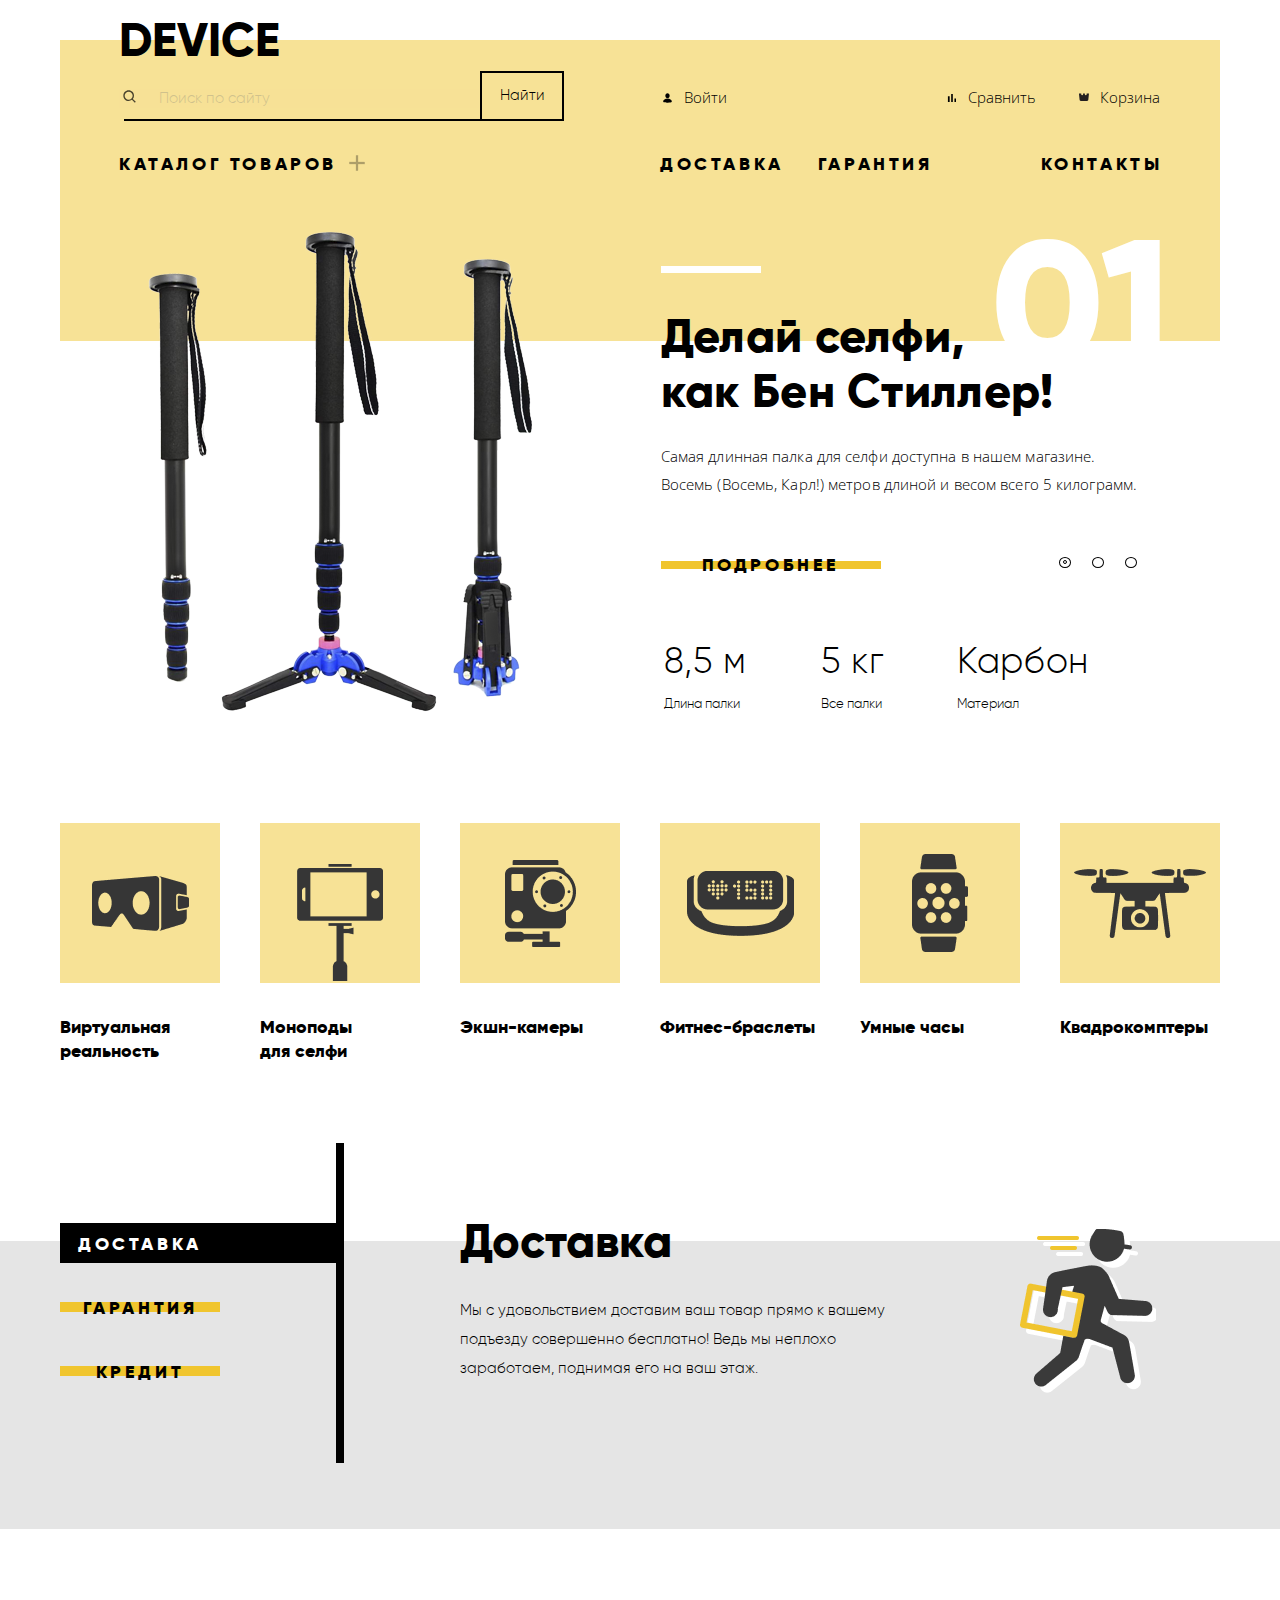
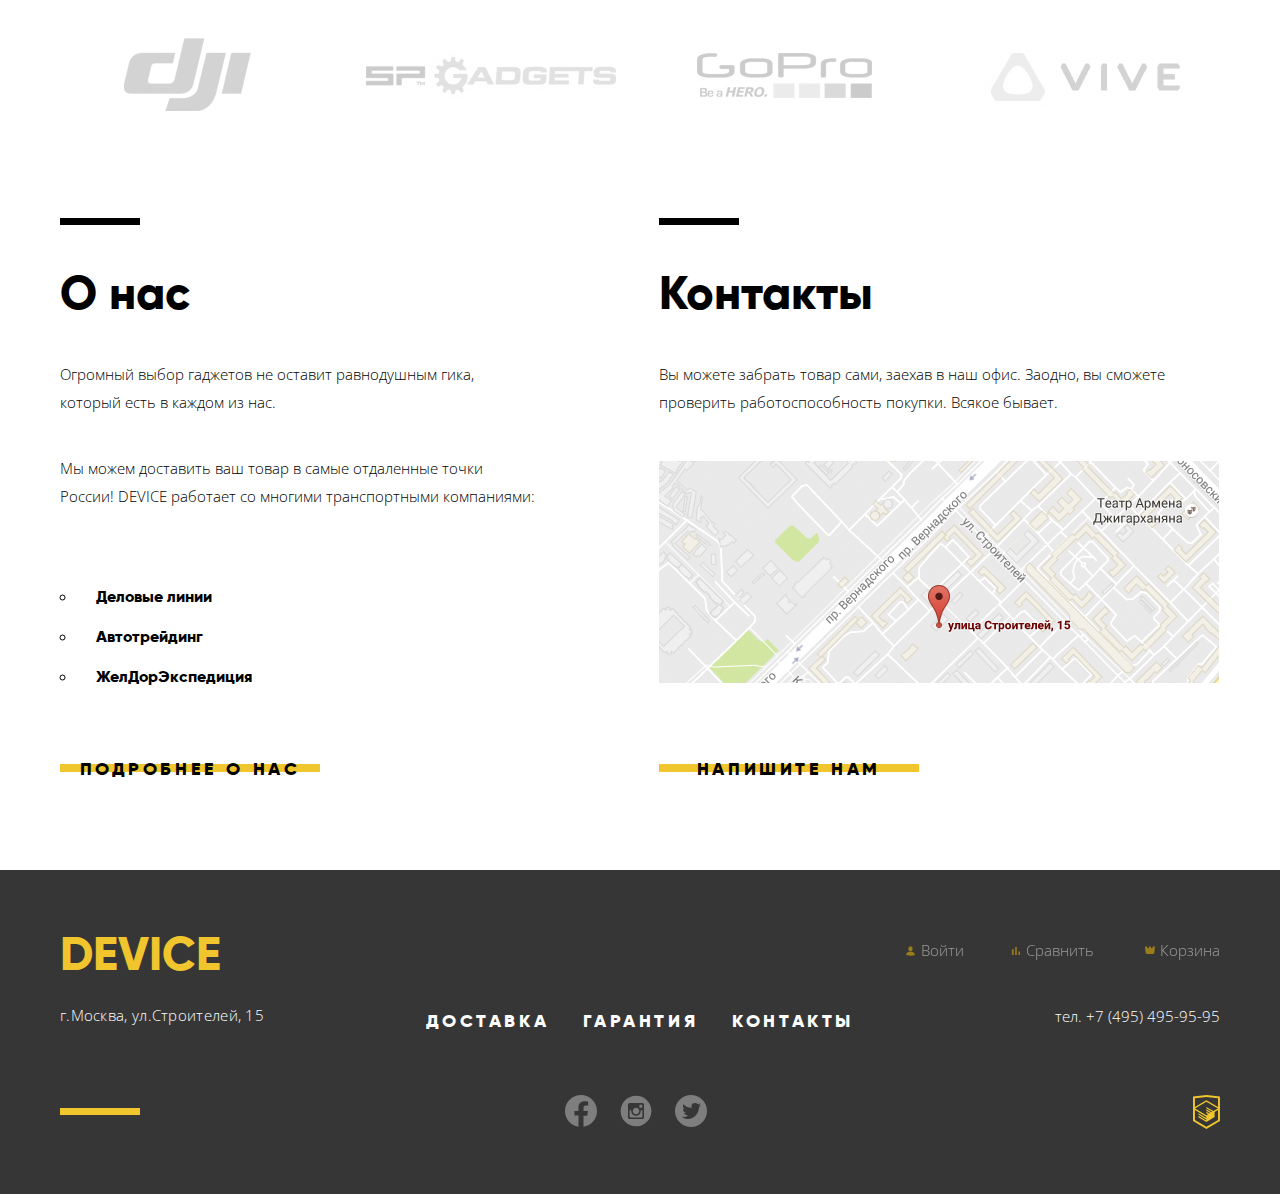
==== commit 858bdc05: "Доступность" ====
--- a/index.html
+++ b/index.html
@@ -5,7 +5,7 @@
   <title>Device</title>
   <link href="https://fonts.googleapis.com/css2?family=Open+Sans:wght@300;400&display=swap" rel="stylesheet">
   <link href="css/normalize.css" rel="stylesheet">
-  <link href="css/style.css" rel="stylesheet">
+  <link href="css/style.min.css" rel="stylesheet">
   <link rel="icon" href="favicon.ico" />
   <link rel="icon" href="img/faviicon32.svg" type="image/svg+xml" />
   <link rel="apple-touch-icon" href="img/faviicon512.svg" />
@@ -19,483 +19,487 @@
       <section class="main-header-search">
         <h2 class="visually-hidden">Контант шапки</h2>
         <div class="search-catalog">
-          <input type="search" placeholder="Поиск по сайту" autofocus />
-          <label class="search-catalog-button"></label>
-          <button class="serch-btn" type="submit">Найти</button>
-        <ul class="menu reset-list">
-          <li class="menu-sort">
-            <a class="menu-title" href="catalog.html">Каталог товаров</a>
-            <ul class="menu-list reset-list">
-              <li class="menu-item">
-                <a class="item" href="#">Виртуальная реальность</a>
-              </li>
-              <li class="menu-item">
-                <a class="item" href="#">Моноподы для селфи</a>
-              </li>
-              <li class="menu-item">
-                <a class="item" href="#">Экшн-камеры</a>
-              </li>
-              <li class="menu-item">
-                <a class="item" href="#">Финес-браслеты</a>
-              </li>
-              <li class="menu-item">
-                <a href="#">Умные часы</a>
-              </li>
-              <li class="menu-item">
-                <a class="item" href="#">Квадрокоптеры</a>
+          <form class="form-search" action="https://echo.htmlacademy.ru/courses" method="post">
+            <input type="search" name="search" id="search" autocomplete="off" placeholder="Поиск по сайту" autofocus />
+            <label class="search-catalog-button"></label>
+            <button class="serch-btn" type="submit">Найти</button>
+          </form>
+          <ul class="menu reset-list">
+            <li class="menu-sort">
+              <a class="menu-title" href=" ">Каталог товаров</a>
+              <ul class="menu-list reset-list">
+                <li class="menu-item">
+                  <a class="item" href="catalog.html">Виртуальная реальность</a>
+                </li>
+                <li class="menu-item">
+                  <a class="item" href="catalog.html">Моноподы для селфи</a>
+                </li>
+                <li class="menu-item">
+                  <a class="item" href="catalog.html">Экшн-камеры</a>
+                </li>
+                <li class="menu-item">
+                  <a class="item" href="catalog.html">Финес-браслеты</a>
+                </li>
+                <li class="menu-item">
+                  <a href="catalog.html">Умные часы</a>
+                </li>
+                <li class="menu-item">
+                  <a class="item" href="catalog.html">Квадрокоптеры</a>
+                </li>
+              </ul>
+            </li>
+          </ul>
+        </div>
+        <div class="login-navigation">
+          <nav>
+            <ul class="site-navigation reset-list">
+              <li class="site-logo">
+                <a href="#">Войти</a>
+              </li>
+              <li class="site-srav">
+                <a href="#">Сравнить</a>
+              </li>
+              <li class="site-cor">
+                <a href="#">Корзина</a>
               </li>
             </ul>
+          </nav>
+          <nav class="header-navigation">
+            <ul class="comfort-navigation reset-list">
+              <li>
+                <a href="#">Доставка</a>
+              </li>
+              <li>
+                <a href="#">Гарантия</a>
+              </li>
+              <li>
+                <a href="#">Контакты</a>
+              </li>
+            </ul>
+          </nav>
+        </div>
+      </section>
+    </section>
+  </header>
+  <input class="visually-hidden" type="radio" id="product-1" name="toggle" checked>
+  <input class="visually-hidden" type="radio" id="product-2" name="toggle">
+  <input class="visually-hidden" type="radio" id="product-3" name="toggle">
+  <div class="site-wrapper">
+    <section class="container">
+      <h2 class="visually-hidden">Слайдер</h2>
+      <section class="slider">
+        <h2 class="visually-hidden">Контент слайдера</h2>
+        <div class="slider-controls">
+          <label for="product-1" tabindex="0">Первый</label>
+          <label for="product-2" tabindex="0">Второй</label>
+          <label for="product-3" tabindex="0">Третий</label>
+        </div>
+        <ul class="slider-info reset-list">
+          <li class="slide" id="slide1">
+            <div class="slider-item-one">
+              <div>
+                <img class="slider-img-one" src="img/slider/slider1.png" width="384" height="486" alt="Селфи палка" />
+              </div>
+              <div class="slider-wrapper-one">
+                <h3 class="slider-title">Делай селфи, как Бен Стиллер! </h3>
+                <span class="slider-number">01</span>
+                <p class="slider-info-one">
+                  Самая длинная палка для селфи доступна в нашем магазине. Восемь (Восемь, Карл!) метров длиной и весом всего 5 килограмм.
+                </p>
+                <a href="#" class="button-slider">Подробнее</a>
+                <table class="table-wrapper">
+                  <tr>
+                    <td class="table-title">
+                      8,5 м
+                    </td>
+                    <td class="table-title">
+                      5 кг
+                    </td>
+                    <td class="table-title">
+                      Карбон
+                    </td>
+                  </tr>
+                  <tr>
+                    <td class="table-info">
+                      Длина палки
+                    </td>
+                    <td class="table-info">
+                      Все палки
+                    </td>
+                    <td class="table-info">
+                      Материал
+                    </td>
+                  </tr>
+                </table>
+              </div>
+            </div>
+          </li>
+          <li class="slide" id="slide2">
+            <div class="slider-item-two">
+              <div>
+                <img class="slider-img-two" src="img/slider/slider2.png" width="345" height="485" alt="Фитнес браслет" />
+              </div>
+              <div class="slider-wrapper-two">
+                <span class="slider-number">02</span>
+                <h3 class="slider-title">Худеем правильно!</h3>
+                <p class="slider-info-two">
+                  Мотивирующие фитнес-браслеты помогут найти в себе силы не пропускать занятия и соблюдать диету.
+                </p>
+                <a  href="#" class="button-slider">Подробнее</a>
+                <table class="table-wrapper">
+                  <tr>
+                    <td  class="table-title">
+                      48 часов
+                    </td>
+                  </tr>
+                  <tr>
+                    <td class="table-info">
+                      Без перезарядки
+                    </td>
+                  </tr>
+                </table>
+              </div>
+            </div>
+          </li>
+          <li class="slide" id="slide3">
+            <div class="slider-item-there">
+              <div>
+                <img class="slider-img-two" src="img/slider/slider3.png" width="526" height="334" alt="Квадрокоптер" />
+              </div>
+              <div class="slider-wrapper-there">
+                <span class="slider-number">03</span>
+                <h3 class="slider-title">Порхает как бабочка, <br /> жалит как пчела!</h3>
+                <p class="slider-info-there">
+                  Этот обычный, на первый взгляд, квадрокоптер оснащен мощным лазером, замаскированным под стандартную камеру.
+                </p>
+                <a href="#" class="button-slider">Подробнее</a>
+                <table class="table-wrapper">
+                  <tr>
+                    <td class="table-title">
+                      800 м
+                    </td>
+                    <td class="table-title">
+                      50 м
+                    </td>
+                  </tr>
+                  <tr>
+                    <td class="table-info">
+                      Дальность полета
+                    </td>
+                    <td class="table-info">
+                      Радиус поражения
+                    </td>
+                  </tr>
+                </table>
+              </div>
+            </div>
           </li>
         </ul>
-      </div>
-      <div class="login-navigation">
-        <nav>
-          <ul class="site-navigation reset-list">
-            <li class="site-logo">
-              <a href="#">Войти</a>
-            </li>
-            <li class="site-srav">
-              <a href="#">Сравнить</a>
-            </li>
-            <li class="site-cor">
-              <a href="#">Корзина</a>
-            </li>
-          </ul>
-        </nav>
-        <nav class="header-navigation">
-          <ul class="comfort-navigation reset-list">
-            <li>
-              <a href="#">Доставка</a>
-            </li>
-            <li>
-              <a href="#">Гарантия</a>
-            </li>
-            <li>
-              <a href="#">Контакты</a>
-            </li>
-          </ul>
-        </nav>
-      </div>
+      </section>
     </section>
-  </section>
-</header>
-<input class="visually-hidden" type="radio" id="product-1" name="toggle" checked>
-<input class="visually-hidden" type="radio" id="product-2" name="toggle">
-<input class="visually-hidden" type="radio" id="product-3" name="toggle">
-<div class="site-wrapper">
-  <section class="container">
-    <h2 class="visually-hidden">Слайдер</h2>
-    <section class="slider">
-      <h2 class="visually-hidden">Контент слайдера</h2>
-      <div class="slider-controls">
-        <label for="product-1">Первый</label>
-        <label for="product-2">Второй</label>
-        <label for="product-3">Третий</label>
-      </div>
-      <ul class="slider-info reset-list">
-        <li class="slide" id="slide1">
-          <div class="slider-item-one">
+  </div>
+  <main>
+    <section class="container">
+      <h2 class="visually-hidden">Товар</h2>
+      <ul class="item-navigation reset-list">
+        <li class="item-list">
+          <a href="catalog.html">
             <div>
-              <img class="slider-img-one" src="img/slider/slider1.png" width="384" height="486" alt="Виртуальная реальность" />
-            </div>
-            <div class="slider-wrapper-one">
-              <h3 class="slider-title">Делай селфи, как Бен Стиллер! </h3>
-              <span class="slider-number">01</span>
-              <p class="slider-info-one">
-                Самая длинная палка для селфи доступна в нашем магазине.Восемь (Восемь, Карл!) метров длиной и весом всего 5 килограмм.
-              </p>
-              <a href="#" class="button-slider">Подробнее</a>
-              <table class="table-wrapper">
-                <tr>
-                  <td class="table-title">
-                    8,5 м
-                  </td>
-                  <td class="table-title">
-                    5 кг
-                  </td>
-                  <td class="table-title">
-                    Карбон
-                  </td>
-                </tr>
-                <tr>
-                  <td class="table-info">
-                    Длина палки
-                  </td>
-                  <td class="table-info">
-                    Все палки
-                  </td>
-                  <td class="table-info">
-                    Материал
-                  </td>
-                </tr>
-              </table>
-            </div>
-          </div>
+              <img class="item-img" src="img/catalog/Group.png" width="97" height="55" alt="Виртуальная реальность" />
+            </div>
+            <p class="item-info">
+              Виртуальная реальность
+            </p>
+          </a>
         </li>
-        <li class="slide" id="slide2">
-          <div class="slider-item-two">
+        <li class="item-list">
+          <a href="catalog.html">
             <div>
-              <img class="slider-img-two" src="img/slider/slider2.png" width="345" height="485" alt="Виртуальная реальность" />
-            </div>
-            <div class="slider-wrapper-two">
-              <span class="slider-number">02</span>
-              <h3 class="slider-title">Худеем правильно!</h3>
-              <p class="slider-info-two">
-                Мотивирующие фитнес-браслеты помогут найти в себе силы не пропускать занятия и соблюдать диету.
-              </p>
-              <a  href="#" class="button-slider">Подробнее</a>
-              <table class="table-wrapper">
-                <tr>
-                  <td  class="table-title">
-                    48 часов
-                  </td>
-                </tr>
-                <tr>
-                  <td class="table-info">
-                    Без перезарядки
-                  </td>
-                </tr>
-              </table>
-            </div>
-          </div>
+              <img class="item-img-mono" src="img/catalog/popular-2.png" width="86" height="117" alt="Моноподы для селфи" />
+            </div>
+            <p class="item-info">
+              Моноподы <br />для селфи
+            </p>
+          </a>
         </li>
-        <li class="slide" id="slide3">
-          <div class="slider-item-there">
+        <li class="item-list">
+          <a href="catalog.html">
             <div>
-              <img class="slider-img-two" src="img/slider/slider3.png" width="526" height="334" alt="Виртуальная реальность" />
-            </div>
-            <div class="slider-wrapper-there">
-              <span class="slider-number">03</span>
-              <h3 class="slider-title">Порхает как бабочка, <br /> жалит как пчела!</h3>
-              <p class="slider-info-there">
-                Этот обычный, на первый взгляд, квадрокоптер оснащен мощным лазером, замаскированным под стандартную камеру.
-              </p>
-              <a href="#" class="button-slider">Подробнее</a>
-              <table class="table-wrapper">
-                <tr>
-                  <td class="table-title">
-                    800 м
-                  </td>
-                  <td class="table-title">
-                    50 м
-                  </td>
-                </tr>
-                <tr>
-                  <td class="table-info">
-                    Дальность полета
-                  </td>
-                  <td class="table-info">
-                    Радиус поражения
-                  </td>
-                </tr>
-              </table>
-            </div>
-          </div>
+              <img class="item-img" src="img/catalog/popular-3.png" width="71" height="87" alt="Экшн-камеры" />
+            </div>
+            <p class="item-info">
+              Экшн-камеры
+            </p>
+          </a>
+        </li>
+        <li class="item-list">
+          <a href="catalog.html">
+            <div>
+              <img class="item-img" src="img/catalog/popular-4.png" width="107" height="65" alt="Фитнес-браслеты" />
+            </div>
+            <p class="item-info">
+              Фитнес-браслеты
+            </p>
+          </a>
+        </li>
+        <li class="item-list">
+          <a href="catalog.html">
+            <div>
+              <img class="item-img" src="img/catalog/popular-5.png" width="56" height="98" alt="Умные часы" />
+            </div>
+            <p class="item-info">
+              Умные часы
+            </p>
+          </a>
+        </li>
+        <li class="item-list">
+          <a href="catalog.html">
+            <div>
+              <img class="item-img" src="img/catalog/popular-6.png" width="132" height="69" alt="Квадрокоптеры" />
+            </div>
+            <p class="item-info">
+              Квадрокомптеры
+            </p>
+          </a>
         </li>
       </ul>
     </section>
-  </section>
-</div>
-<main>
-  <section class="container">
-    <h2 class="visually-hidden">Товар</h2>
-    <ul class="item-navigation reset-list">
-      <li class="item-list">
-        <div>
-          <a href="#">
-            <img class="item-img" src="img/catalog/Group.png" width="97" height="55" alt="Виртуальная реальность" />
-          </a>
+    <input class="visually-hidden" type="radio" id="product-4" name="toggle-catalog" checked>
+    <input class="visually-hidden" type="radio" id="product-5" name="toggle-catalog">
+    <input class="visually-hidden" type="radio" id="product-6" name="toggle-catalog">
+    <div class="site-catalog">
+      <div class="container">
+        <h2 class="visually-hidden">Слайдер</h2>
+        <section class="slider-catalog">
+          <h1 class="visually-hidden">Интернет магазин шаблонов</h1>
+          <div class="slider-controls-catalog">
+            <label class="one features-title" tabindex="0" for="product-4">Доставка</label>
+            <label class="two features-title" tabindex="0" for="product-5">Гарантия</label>
+            <label class="there features-title" tabindex="0" for="product-6">Кредит</label>
+          </div>
+          <ul class="features-list et-list">
+            <li class="slider-catalog-item slide-catalog" id="slide4">
+              <h3 class="slide-title-catalog">Доставка</h3>
+              <p class="slide-info-catalog-one reset-text">  Мы с удовольствием доставим ваш товар прямо к вашему подъезду совершенно бесплатно! Ведь мы неплохо заработаем, поднимая его на ваш этаж.</p>
+            </li>
+            <li class="slider-catalog-item slide-catalog" id="slide5">
+              <h3 class="slide-title-catalog">Гарантия</h3>
+              <p class="slide-info-catalog-two reset-text">Если из-за возгорания купленного у нас товара у вас сгорит дом — <br />
+                не переживайте, мы выдадим вам новый. <br />
+                овар, не дом, конечно же.</p>
+              </li>
+              <li class="slider-catalog-item slide-catalog" id="slide6">
+                <h3 class="slide-title-catalog">Кредит</h3>
+                <p class="slide-info-catalog-there reset-text">Залезть в долговую яму стало проще! Кредитные консультанты <br />
+                  подберут для вас  наиболее выгодные <br />
+                  условия кредита. Выгодные для нашего банка, разумеется.</p>
+                </li>
+              </ul>
+            </section>
+          </div>
         </div>
-        <p class="item-info">
-          Виртуальная реальность
-        </p>
-      </li>
-      <li class="item-list">
-        <div>
-          <a href="#">
-            <img class="item-img-mono" src="img/catalog/popular-2.png" width="86" height="117" alt="Моноподы для селфи" />
-          </a>
-        </div>
-        <p class="item-info">
-          Моноподы <br />для селфи
-        </p>
-      </li>
-      <li class="item-list">
-        <div>
-          <a href="#">
-            <img class="item-img" src="img/catalog/popular-3.png" width="71" height="87" alt="Экшн-камеры" />
-          </a>
-        </div>
-        <p class="item-info">
-          Экшн-камеры
-        </p>
-      </li>
-      <li class="item-list">
-        <div>
-          <a href="#">
-            <img class="item-img" src="img/catalog/popular-4.png" width="107" height="65" alt="Фитнес-браслеты" />
-          </a>
-        </div>
-        <p class="item-info">
-          Фитнес-браслеты
-        </p>
-      </li>
-      <li class="item-list">
-        <div>
-          <a href="#">
-            <img class="item-img" src="img/catalog/popular-5.png" width="56" height="98" alt="Умные часы" />
-          </a>
-        </div>
-        <p class="item-info">
-          Умные часы
-        </p>
-      </li>
-      <li class="item-list">
-        <div>
-          <a href="#">
-            <img class="item-img" src="img/catalog/popular-6.png" width="132" height="69" alt="Квадрокоптеры" />
-          </a>
-        </div>
-        <p class="item-info">
-          Квадрокомптеры
-        </p>
-      </li>
-    </ul>
-  </section>
-  <input class="visually-hidden" type="radio" id="product-4" name="toggle-catalog" checked>
-  <input class="visually-hidden" type="radio" id="product-5" name="toggle-catalog">
-  <input class="visually-hidden" type="radio" id="product-6" name="toggle-catalog">
-  <div class="site-catalog">
-    <div class="container">
-      <h2 class="visually-hidden">Слайдер</h2>
-      <section class="slider-catalog">
-        <h1 class="visually-hidden">Интернет магазин шаблонов</h1>
-        <div class="slider-controls-catalog">
-          <label class="one features-title" for="product-4">Доставка</label>
-          <label class="two features-title" for="product-5">Гарантия</label>
-          <label class="there features-title" for="product-6">Кредит</label>
-        </div>
-        <ul class="features-list et-list">
-          <li class="slider-catalog-item slide-catalog" id="slide4">
-            <h3 class="slide-title-catalog">Доставка</h3>
-            <p class="slide-info-catalog-one reset-text">  Мы с удовольствием доставим ваш товар прямо к вашему подъезду совершенно бесплатно! Ведь мы неплохо заработаем, поднимая его на ваш этаж.</p>
-          </li>
-          <li class="slider-catalog-item slide-catalog" id="slide5">
-            <h3 class="slide-title-catalog">Гарантия</h3>
-            <p class="slide-info-catalog-two reset-text">Если из-за возгорания купленного у нас товара у вас сгорит дом — <br />
-              не переживайте, мы выдадим вам новый. <br />
-              овар, не дом, конечно же.</p>
+        <section class="brand container">
+          <h2 class="visually-hidden">Партенеры</h2>
+          <ul class="brand-navigation reset-list">
+            <li>
+              <a href="#">
+                <img src="img/brand/logo-1.png" class="brand-item" width="260" height="100" alt="djj" />
+              </a>
             </li>
-            <li class="slider-catalog-item slide-catalog" id="slide6">
-              <h3 class="slide-title-catalog">Кредит</h3>
-              <p class="slide-info-catalog-there reset-text">Залезть в долговую яму стало проще! Кредитные консультанты <br />
-                подберут для вас  наиболее выгодные <br />
-                условия кредита. Выгодные для нашего банка, разумеется.</p>
-              </li>
-            </ul>
-          </section>
-        </div>
-      </div>
-      <section class="brand container">
-        <h2 class="visually-hidden">Партенеры</h2>
-        <ul class="brand-navigation reset-list">
-          <li>
-            <a href="#">
-              <img src="img/brand/logo-1.png" class="brand-item" width="260" height="100" alt="djj" />
-            </a>
-          </li>
-          <li>
-            <a href="#">
-              <img src="img/brand/logo-2.png" class="brand-item" width="260" height="100" alt="sp" />
-            </a>
-          </li>
-          <li>
-            <a href="#">
-              <img src="img/brand/logo-3.png" class="brand-item" width="260" height="100" alt="GoPro" />
-            </a>
-          </li>
-          <li>
-            <a href="#">
-              <img src="img/brand/logo-4.png" class="brand-item" width="260" height="100" alt="vive" />
-            </a>
-          </li>
-        </ul>
-      </section>
-      <section class="container">
-        <h2 class="visually-hidden">Контент информации</h2>
-        <section class="main-info">
-          <h2 class="visually-hidden">О нас</h2>
-          <section class="company-info-list">
-            <h3 class="company-title">О нас</h3>
-            <p class="company-info">
-              Огромный выбор гаджетов не оставит равнодушным гика, который есть в каждом из нас.
-            </p>
-            <p class="company-info-lou">
-              Мы можем доставить ваш товар в самые отдаленные точки России! DEVICE работает со многими транспортными компаниями:
-            </p>
-            <ul class="work">
-              <li class="work-list">
-                <p class="work-info">
-                  Деловые линии
-                </p>
-              </li>
-              <li class="work-list">
-                <p class="work-info">
-                  Автотрейдинг
-                </p>
-              </li>
-              <li class="work-list">
-                <p class="work-info">
-                  ЖелДорЭкспедиция
-                </p>
-              </li>
-            </ul>
-            <a class="button-style">Подробнее о нас</a>
-          </section>
-          <section class="contact">
-            <h3 class="contact-title">Контакты</h3>
-            <p class="contact-info">
-              Вы можете забрать товар сами, заехав в наш офис. Заодно, вы сможете проверить работоспособность покупки. Всякое бывает.
-            </p>
-            <div class="map">
-              <section>
-                <h2 class="visually-hidden">Карта</h2>
-                <img src="img/map.png" width="560" height="222" alt="Наше местоположение" />
-              </section>
-            </div>
-            <a class="button-style">Напишите нам</a>
+            <li>
+              <a href="#">
+                <img src="img/brand/logo-2.png" class="brand-item" width="260" height="100" alt="sp" />
+              </a>
+            </li>
+            <li>
+              <a href="#">
+                <img src="img/brand/logo-3.png" class="brand-item" width="260" height="100" alt="GoPro" />
+              </a>
+            </li>
+            <li>
+              <a href="#">
+                <img src="img/brand/logo-4.png" class="brand-item" width="260" height="100" alt="vive" />
+              </a>
+            </li>
+          </ul>
+        </section>
+        <section class="container">
+          <h2 class="visually-hidden">Контент информации</h2>
+          <section class="main-info">
+            <h2 class="visually-hidden">О нас</h2>
+            <section class="company-info-list">
+              <h3 class="company-title">О нас</h3>
+              <p class="company-info">
+                Огромный выбор гаджетов не оставит равнодушным гика, который есть в каждом из нас.
+              </p>
+              <p class="company-info-lou">
+                Мы можем доставить ваш товар в самые отдаленные точки России! DEVICE работает со многими транспортными компаниями:
+              </p>
+              <ul class="work">
+                <li class="work-list">
+                  <p class="work-info">
+                    Деловые линии
+                  </p>
+                </li>
+                <li class="work-list">
+                  <p class="work-info">
+                    Автотрейдинг
+                  </p>
+                </li>
+                <li class="work-list">
+                  <p class="work-info">
+                    ЖелДорЭкспедиция
+                  </p>
+                </li>
+              </ul>
+              <a href="#" class="button-style">Подробнее о нас</a>
+            </section>
+            <section class="contact">
+              <h3 class="contact-title">Контакты</h3>
+              <p class="contact-info">
+                Вы можете забрать товар сами, заехав в наш офис. Заодно, вы сможете проверить работоспособность покупки. Всякое бывает.
+              </p>
+              <div class="map">
+                <section>
+                  <h2 class="visually-hidden">Карта</h2>
+                  <img src="img/map.png" width="560" height="222" alt="Наше местоположение" />
+                </section>
+              </div>
+              <a href="#" class="button-style">Напишите нам</a>
+            </section>
           </section>
         </section>
-      </section>
-    </main>
-    <footer class="footer">
-      <section class="container">
-        <h2 class="visually-hidden">Подвал</h2>
-        <section class="footer-global">
-          <h2 class="visually-hidden">Как нас найти</h2>
-          <section class="footer-addres">
-            <h3 class="addres-title">DEVICE</h3>
-            <p class="addres-info">
-              г.Москва, ул.Строителей, 15
-            </p>
-          </section>
-          <section class="footer-comfort">
-            <h2 class="visually-hidden">Комфорт</h2>
-            <ul class="comfort-list reset-list">
-              <li>
-                <p class="comfort-info">
-                  <a href="#">
-                    Доставка
+      </main>
+      <footer class="footer">
+        <section class="container">
+          <h2 class="visually-hidden">Подвал</h2>
+          <section class="footer-global">
+            <h2 class="visually-hidden">Как нас найти</h2>
+            <section class="footer-addres">
+              <h3 class="addres-title">DEVICE</h3>
+              <p class="addres-info">
+                г.Москва, ул.Строителей, 15
+              </p>
+            </section>
+            <section class="footer-comfort">
+              <h2 class="visually-hidden">Комфорт</h2>
+              <ul class="comfort-list reset-list">
+                <li>
+                  <p class="comfort-info">
+                    <a href="#">
+                      Доставка
+                    </a>
+                  </p>
+                </li>
+                <li>
+                  <p class="comfort-info">
+                    <a href="#">
+                      Гарантия
+                    </a>
+                  </p>
+                </li>
+                <li>
+                  <p class="comfort-info">
+                    <a href="#">
+                      Контакты
+                    </a>
+                  </p>
+                </li>
+              </ul>
+            </section>
+            <section class="main-footer-social">
+              <h2 class="visually-hidden">Соц сети</h2>
+              <ul class="footer-social reset-list">
+                <li>
+                  <a href="#" aria-label="Фейсбук">
+                    <svg width="32" height="32" viewBox="0 0 32 32" fill="none" xmlns="http://www.w3.org/2000/svg">
+                      <path d="M31.9973 16C31.9973 7.16267 24.8347 0 15.9987 0C7.16267 0 0 7.16267 0 16C0 23.984 5.85067 30.6027 13.4987 31.8027V20.624H9.43733V15.9987H13.4987V12.4747C13.4987 8.464 15.888 6.24933 19.5413 6.24933C21.292 6.24933 23.1227 6.56133 23.1227 6.56133V10.4987H21.1067C19.12 10.4987 18.5 11.732 18.5 12.9973V16H22.9373L22.228 20.6253H18.5V31.804C26.148 30.604 31.9987 23.9853 31.9987 16H31.9973Z" fill="white" fill-opacity="0.6"/>
+                    </svg>
                   </a>
-                </p>
-              </li>
-              <li>
-                <p class="comfort-info">
-                  <a href="#">
-                    Гарантия
+                </li>
+                <li>
+                  <a href="#" aria-label="Инстаграм">
+                    <svg width="32" height="32" viewBox="0 0 32 32" fill="none" xmlns="http://www.w3.org/2000/svg">
+                      <path d="M20.7999 16.0001C20.7999 17.2732 20.2942 18.4941 19.3941 19.3943C18.4939 20.2944 17.273 20.8001 15.9999 20.8001C14.7269 20.8001 13.506 20.2944 12.6058 19.3943C11.7057 18.4941 11.1999 17.2732 11.1999 16.0001C11.1999 15.7265 11.2287 15.4593 11.2783 15.2001H9.59995V21.5953C9.59995 22.0401 9.95995 22.4001 10.4047 22.4001H21.5967C21.8099 22.3997 22.0142 22.3147 22.1648 22.1639C22.3154 22.013 22.3999 21.8085 22.3999 21.5953V15.2001H20.7215C20.7711 15.4593 20.7999 15.7265 20.7999 16.0001ZM15.9999 19.2001C16.4203 19.2 16.8365 19.1171 17.2248 18.9562C17.6131 18.7952 17.9659 18.5594 18.263 18.2621C18.5602 17.9648 18.7958 17.6119 18.9566 17.2235C19.1174 16.8351 19.2001 16.4189 19.1999 15.9985C19.1998 15.5782 19.1169 15.162 18.956 14.7737C18.795 14.3854 18.5592 14.0326 18.2619 13.7355C17.9646 13.4383 17.6117 13.2026 17.2233 13.0419C16.8349 12.8811 16.4187 12.7984 15.9983 12.7985C15.1494 12.7987 14.3354 13.1362 13.7353 13.7366C13.1352 14.337 12.7981 15.1512 12.7983 16.0001C12.7986 16.849 13.136 17.6631 13.7364 18.2632C14.3368 18.8633 15.151 19.2003 15.9999 19.2001ZM19.8399 12.6401H21.7583C21.8858 12.6401 22.0081 12.5896 22.0983 12.4996C22.1886 12.4097 22.2395 12.2876 22.2399 12.1601V10.2417C22.2399 10.114 22.1892 9.99151 22.0989 9.90119C22.0086 9.81088 21.8861 9.76014 21.7583 9.76014H19.8399C19.7122 9.76014 19.5897 9.81088 19.4994 9.90119C19.4091 9.99151 19.3583 10.114 19.3583 10.2417V12.1601C19.3599 12.4241 19.5759 12.6401 19.8399 12.6401ZM15.9999 0.640137C11.9262 0.640137 8.01934 2.25842 5.13879 5.13898C2.25823 8.01954 0.639946 11.9264 0.639946 16.0001C0.639946 20.0739 2.25823 23.9807 5.13879 26.8613C8.01934 29.7419 11.9262 31.3601 15.9999 31.3601C18.0171 31.3601 20.0144 30.9628 21.878 30.1909C23.7415 29.419 25.4348 28.2876 26.8611 26.8613C28.2874 25.435 29.4188 23.7417 30.1907 21.8782C30.9626 20.0146 31.3599 18.0172 31.3599 16.0001C31.3599 13.983 30.9626 11.9857 30.1907 10.1221C29.4188 8.25856 28.2874 6.56528 26.8611 5.13898C25.4348 3.71267 23.7415 2.58126 21.878 1.80935C20.0144 1.03743 18.0171 0.640137 15.9999 0.640137ZM23.9999 22.2225C23.9999 23.2001 23.1999 24.0001 22.2223 24.0001H9.77755C8.79995 24.0001 7.99995 23.2001 7.99995 22.2225V9.77774C7.99995 8.80014 8.79995 8.00014 9.77755 8.00014H22.2223C23.1999 8.00014 23.9999 8.80014 23.9999 9.77774V22.2225Z" fill="white" fill-opacity="0.6"/>
+                    </svg>
                   </a>
-                </p>
-              </li>
-              <li>
-                <p class="comfort-info">
-                  <a href="#">
-                    Контакты
+                </li>
+                <li>
+                  <a href="#" aria-label="Твитер">
+                    <svg width="32" height="32" viewBox="0 0 32 32" fill="none" xmlns="http://www.w3.org/2000/svg">
+                      <path d="M16 32C13.8333 32 11.7604 31.5781 9.78125 30.7344C7.80208 29.8906 6.09896 28.7552 4.67188 27.3281C3.24479 25.901 2.10938 24.1979 1.26562 22.2188C0.421875 20.2396 0 18.1667 0 16C0 13.8333 0.421875 11.7604 1.26562 9.78125C2.10938 7.80208 3.24479 6.09896 4.67188 4.67188C6.09896 3.24479 7.80208 2.10938 9.78125 1.26562C11.7604 0.421875 13.8333 0 16 0C18.1667 0 20.2396 0.421875 22.2188 1.26562C24.1979 2.10938 25.901 3.24479 27.3281 4.67188C28.7552 6.09896 29.8906 7.80208 30.7344 9.78125C31.5781 11.7604 32 13.8333 32 16C32 18.1667 31.5781 20.2396 30.7344 22.2188C29.8906 24.1979 28.7552 25.901 27.3281 27.3281C25.901 28.7552 24.1979 29.8906 22.2188 30.7344C20.2396 31.5781 18.1667 32 16 32ZM25.4062 8C25.2812 8.0625 25.0938 8.17708 24.8438 8.34375L24.2344 8.75L23.6562 9.0625L23 9.28125C22.2292 8.42708 21.2812 8 20.1562 8C17.7188 8 16.5 9.02083 16.5 11.0625V12.9062C13.1458 12.7396 10.5729 11.5104 8.78125 9.21875C8.26042 9.76042 8 10.3542 8 11C8 12.375 8.51042 13.4167 9.53125 14.125C9.40625 14.125 9.22917 14.1354 9 14.1562C8.77083 14.1771 8.58854 14.1771 8.45312 14.1562C8.31771 14.1354 8.16667 14.0833 8 14C8 14.9583 8.25521 15.7552 8.76562 16.3906C9.27604 17.026 9.97917 17.4375 10.875 17.625C10.6667 17.875 10.375 18 10 18C9.66667 18 9.375 17.9062 9.125 17.7188C9.125 18.5312 9.51562 19.1615 10.2969 19.6094C11.0781 20.0573 11.9583 20.2917 12.9375 20.3125C12.5625 20.875 12.0156 21.2969 11.2969 21.5781C10.5781 21.8594 9.8125 22 9 22C8.70833 22 8.30729 21.9271 7.79688 21.7812C7.28646 21.6354 7.02083 21.5625 7 21.5625C7.33333 22.2292 8.01562 22.8021 9.04688 23.2812C10.0781 23.7604 11.3854 24 12.9688 24C14.3646 24 15.6667 23.7552 16.875 23.2656C18.0833 22.776 19.1146 22.125 19.9688 21.3125C20.8229 20.5 21.5573 19.5729 22.1719 18.5312C22.7865 17.4896 23.2448 16.4115 23.5469 15.2969C23.849 14.1823 24 13.0833 24 12C24 11.9583 24.125 11.8698 24.375 11.7344C24.625 11.599 24.9167 11.4167 25.25 11.1875C25.5833 10.9583 25.8333 10.7188 26 10.4688C24.875 10.4688 24.125 10.4896 23.75 10.5312C24.4792 10.0938 25.0312 9.25 25.4062 8Z" fill="white" fill-opacity="0.6"/>
+                    </svg>
                   </a>
-                </p>
-              </li>
-            </ul>
-          </section>
-          <section class="main-footer-social">
-            <h2 class="visually-hidden">Соц сети</h2>
-            <ul class="footer-social reset-list">
-              <li>
-                <a href="#">
-                  <svg width="32" height="32" viewBox="0 0 32 32" fill="none" xmlns="http://www.w3.org/2000/svg">
-                    <path d="M31.9973 16C31.9973 7.16267 24.8347 0 15.9987 0C7.16267 0 0 7.16267 0 16C0 23.984 5.85067 30.6027 13.4987 31.8027V20.624H9.43733V15.9987H13.4987V12.4747C13.4987 8.464 15.888 6.24933 19.5413 6.24933C21.292 6.24933 23.1227 6.56133 23.1227 6.56133V10.4987H21.1067C19.12 10.4987 18.5 11.732 18.5 12.9973V16H22.9373L22.228 20.6253H18.5V31.804C26.148 30.604 31.9987 23.9853 31.9987 16H31.9973Z" fill="white" fill-opacity="0.6"/>
-                  </svg>
-                </a>
-              </li>
-              <li>
-                <a href="#">
-                  <svg width="32" height="32" viewBox="0 0 32 32" fill="none" xmlns="http://www.w3.org/2000/svg">
-                    <path d="M20.7999 16.0001C20.7999 17.2732 20.2942 18.4941 19.3941 19.3943C18.4939 20.2944 17.273 20.8001 15.9999 20.8001C14.7269 20.8001 13.506 20.2944 12.6058 19.3943C11.7057 18.4941 11.1999 17.2732 11.1999 16.0001C11.1999 15.7265 11.2287 15.4593 11.2783 15.2001H9.59995V21.5953C9.59995 22.0401 9.95995 22.4001 10.4047 22.4001H21.5967C21.8099 22.3997 22.0142 22.3147 22.1648 22.1639C22.3154 22.013 22.3999 21.8085 22.3999 21.5953V15.2001H20.7215C20.7711 15.4593 20.7999 15.7265 20.7999 16.0001ZM15.9999 19.2001C16.4203 19.2 16.8365 19.1171 17.2248 18.9562C17.6131 18.7952 17.9659 18.5594 18.263 18.2621C18.5602 17.9648 18.7958 17.6119 18.9566 17.2235C19.1174 16.8351 19.2001 16.4189 19.1999 15.9985C19.1998 15.5782 19.1169 15.162 18.956 14.7737C18.795 14.3854 18.5592 14.0326 18.2619 13.7355C17.9646 13.4383 17.6117 13.2026 17.2233 13.0419C16.8349 12.8811 16.4187 12.7984 15.9983 12.7985C15.1494 12.7987 14.3354 13.1362 13.7353 13.7366C13.1352 14.337 12.7981 15.1512 12.7983 16.0001C12.7986 16.849 13.136 17.6631 13.7364 18.2632C14.3368 18.8633 15.151 19.2003 15.9999 19.2001ZM19.8399 12.6401H21.7583C21.8858 12.6401 22.0081 12.5896 22.0983 12.4996C22.1886 12.4097 22.2395 12.2876 22.2399 12.1601V10.2417C22.2399 10.114 22.1892 9.99151 22.0989 9.90119C22.0086 9.81088 21.8861 9.76014 21.7583 9.76014H19.8399C19.7122 9.76014 19.5897 9.81088 19.4994 9.90119C19.4091 9.99151 19.3583 10.114 19.3583 10.2417V12.1601C19.3599 12.4241 19.5759 12.6401 19.8399 12.6401ZM15.9999 0.640137C11.9262 0.640137 8.01934 2.25842 5.13879 5.13898C2.25823 8.01954 0.639946 11.9264 0.639946 16.0001C0.639946 20.0739 2.25823 23.9807 5.13879 26.8613C8.01934 29.7419 11.9262 31.3601 15.9999 31.3601C18.0171 31.3601 20.0144 30.9628 21.878 30.1909C23.7415 29.419 25.4348 28.2876 26.8611 26.8613C28.2874 25.435 29.4188 23.7417 30.1907 21.8782C30.9626 20.0146 31.3599 18.0172 31.3599 16.0001C31.3599 13.983 30.9626 11.9857 30.1907 10.1221C29.4188 8.25856 28.2874 6.56528 26.8611 5.13898C25.4348 3.71267 23.7415 2.58126 21.878 1.80935C20.0144 1.03743 18.0171 0.640137 15.9999 0.640137ZM23.9999 22.2225C23.9999 23.2001 23.1999 24.0001 22.2223 24.0001H9.77755C8.79995 24.0001 7.99995 23.2001 7.99995 22.2225V9.77774C7.99995 8.80014 8.79995 8.00014 9.77755 8.00014H22.2223C23.1999 8.00014 23.9999 8.80014 23.9999 9.77774V22.2225Z" fill="white" fill-opacity="0.6"/>
-                  </svg>
-                </a>
-              </li>
-              <li>
-                <a href="#">
-                  <svg width="32" height="32" viewBox="0 0 32 32" fill="none" xmlns="http://www.w3.org/2000/svg">
-                    <path d="M16 32C13.8333 32 11.7604 31.5781 9.78125 30.7344C7.80208 29.8906 6.09896 28.7552 4.67188 27.3281C3.24479 25.901 2.10938 24.1979 1.26562 22.2188C0.421875 20.2396 0 18.1667 0 16C0 13.8333 0.421875 11.7604 1.26562 9.78125C2.10938 7.80208 3.24479 6.09896 4.67188 4.67188C6.09896 3.24479 7.80208 2.10938 9.78125 1.26562C11.7604 0.421875 13.8333 0 16 0C18.1667 0 20.2396 0.421875 22.2188 1.26562C24.1979 2.10938 25.901 3.24479 27.3281 4.67188C28.7552 6.09896 29.8906 7.80208 30.7344 9.78125C31.5781 11.7604 32 13.8333 32 16C32 18.1667 31.5781 20.2396 30.7344 22.2188C29.8906 24.1979 28.7552 25.901 27.3281 27.3281C25.901 28.7552 24.1979 29.8906 22.2188 30.7344C20.2396 31.5781 18.1667 32 16 32ZM25.4062 8C25.2812 8.0625 25.0938 8.17708 24.8438 8.34375L24.2344 8.75L23.6562 9.0625L23 9.28125C22.2292 8.42708 21.2812 8 20.1562 8C17.7188 8 16.5 9.02083 16.5 11.0625V12.9062C13.1458 12.7396 10.5729 11.5104 8.78125 9.21875C8.26042 9.76042 8 10.3542 8 11C8 12.375 8.51042 13.4167 9.53125 14.125C9.40625 14.125 9.22917 14.1354 9 14.1562C8.77083 14.1771 8.58854 14.1771 8.45312 14.1562C8.31771 14.1354 8.16667 14.0833 8 14C8 14.9583 8.25521 15.7552 8.76562 16.3906C9.27604 17.026 9.97917 17.4375 10.875 17.625C10.6667 17.875 10.375 18 10 18C9.66667 18 9.375 17.9062 9.125 17.7188C9.125 18.5312 9.51562 19.1615 10.2969 19.6094C11.0781 20.0573 11.9583 20.2917 12.9375 20.3125C12.5625 20.875 12.0156 21.2969 11.2969 21.5781C10.5781 21.8594 9.8125 22 9 22C8.70833 22 8.30729 21.9271 7.79688 21.7812C7.28646 21.6354 7.02083 21.5625 7 21.5625C7.33333 22.2292 8.01562 22.8021 9.04688 23.2812C10.0781 23.7604 11.3854 24 12.9688 24C14.3646 24 15.6667 23.7552 16.875 23.2656C18.0833 22.776 19.1146 22.125 19.9688 21.3125C20.8229 20.5 21.5573 19.5729 22.1719 18.5312C22.7865 17.4896 23.2448 16.4115 23.5469 15.2969C23.849 14.1823 24 13.0833 24 12C24 11.9583 24.125 11.8698 24.375 11.7344C24.625 11.599 24.9167 11.4167 25.25 11.1875C25.5833 10.9583 25.8333 10.7188 26 10.4688C24.875 10.4688 24.125 10.4896 23.75 10.5312C24.4792 10.0938 25.0312 9.25 25.4062 8Z" fill="white" fill-opacity="0.6"/>
-                  </svg>
-                </a>
-              </li>
-            </ul>
-          </section>
-          <section class="footer-login">
-            <h2 class="visually-hidden">Логин</h2>
-            <ul class="login-list reset-list">
-              <li class="login-logo">
-                <a href="#">Войти</a>
-              </li>
-              <li class="login-stat">
-                <a href="#">Сравнить</a>
-              </li>
-              <li class="login-cor">
-                <a href="#">Корзина</a>
-              </li>
-            </ul>
-          </section>
-          <section class="main-html-logo">
-            <h2 class="visually-hidden">Логотим html</h2>
-            <a href="https://htmlacademy.ru/intensive/htmlcss" class="html-logo">
-              <svg width="27" height="34" viewBox="0 0 27 34" fill="none" xmlns="http://www.w3.org/2000/svg">
-                <g clip-path="url(#clip0)">
-                  <path d="M13.62 0.0169551L13.472 0L0 1.40827V26.0042L13.473 34L26.903 26.0311L26.945 26.0062V1.40827L13.62 0.0169551ZM25.019 12.095L13.495 5.31992L13.494 5.21619L13.407 5.26606L13.319 5.21021V5.31892L1.925 12.086V3.13869L13.473 1.92989L25.02 3.13869V12.095H25.019ZM13.405 6.76908L24.923 13.4644L20.444 16.0974L13.351 11.8875L13.337 13.2988L19.241 16.8025L18.381 17.3082L13.351 14.3241L13.337 15.7353L17.164 18.0043L16.382 18.526L13.351 16.7437L13.337 18.1529L15.19 19.2411L13.39 20.3192L2.034 13.586L13.405 6.76908ZM1.925 15.0871L13.336 21.8601L13.352 22.9014L5.41 18.1859L5.395 19.5981L13.374 24.3805L13.392 25.4536L5.419 20.7261L5.406 22.1364L13.427 26.9457L13.473 26.9706L21.616 22.1115L21.605 16.9481L25.02 14.9175V24.9121L13.472 31.7659L1.925 24.9131V15.0871Z" fill="#F0C52E"/>
-                </g>
-                <defs>
-                  <clipPath id="clip0">
-                    <rect width="26.943" height="34" fill="white"/>
-                  </clipPath>
-                </defs>
-              </svg>
-            </a>
-          </section>
-          <section class="main-contact">
-            <h2 class="visually-hidden">Контакты</h2>
-            <a class="tel" href="tel:+74954959595">тел. +7 (495) 495-95-95</a>
+                </li>
+              </ul>
+            </section>
+            <section class="footer-login">
+              <h2 class="visually-hidden">Логин</h2>
+              <ul class="login-list reset-list">
+                <li class="login-logo">
+                  <a href="#">Войти</a>
+                </li>
+                <li class="login-stat">
+                  <a href="#">Сравнить</a>
+                </li>
+                <li class="login-cor">
+                  <a href="#">Корзина</a>
+                </li>
+              </ul>
+            </section>
+            <section class="main-html-logo">
+              <h2 class="visually-hidden">Логотим html</h2>
+              <a href="https://htmlacademy.ru/intensive/htmlcss" class="html-logo">
+                <svg width="27" height="34" viewBox="0 0 27 34" fill="none" xmlns="http://www.w3.org/2000/svg">
+                  <g clip-path="url(#clip0)">
+                    <path d="M13.62 0.0169551L13.472 0L0 1.40827V26.0042L13.473 34L26.903 26.0311L26.945 26.0062V1.40827L13.62 0.0169551ZM25.019 12.095L13.495 5.31992L13.494 5.21619L13.407 5.26606L13.319 5.21021V5.31892L1.925 12.086V3.13869L13.473 1.92989L25.02 3.13869V12.095H25.019ZM13.405 6.76908L24.923 13.4644L20.444 16.0974L13.351 11.8875L13.337 13.2988L19.241 16.8025L18.381 17.3082L13.351 14.3241L13.337 15.7353L17.164 18.0043L16.382 18.526L13.351 16.7437L13.337 18.1529L15.19 19.2411L13.39 20.3192L2.034 13.586L13.405 6.76908ZM1.925 15.0871L13.336 21.8601L13.352 22.9014L5.41 18.1859L5.395 19.5981L13.374 24.3805L13.392 25.4536L5.419 20.7261L5.406 22.1364L13.427 26.9457L13.473 26.9706L21.616 22.1115L21.605 16.9481L25.02 14.9175V24.9121L13.472 31.7659L1.925 24.9131V15.0871Z" fill="#F0C52E"/>
+                  </g>
+                  <defs>
+                    <clipPath id="clip0">
+                      <rect width="26.943" height="34" fill="white"/>
+                    </clipPath>
+                  </defs>
+                </svg>
+              </a>
+            </section>
+            <section class="main-contact">
+              <h2 class="visually-hidden">Контакты</h2>
+              <a class="tel" href="tel:+74954959595">тел. +7 (495) 495-95-95</a>
+            </section>
           </section>
         </section>
+      </footer>
+
+      <section class="modal modal-login">
+        <h2 class="visually-hidden">Напишите нам</h2>
+        <form class="name-form" action="https://echo.htmlacademy.ru" method="post">
+          <div class="modal-name">
+            <label for="name-field">Ваше имя</label>
+            <input class="pop" id="name-field" type="text" name="first" placeholder="Имя фамилия"/>
+          </div>
+          <div class="modal-email">
+            <label for="email-field">Ваш e-mail</label>
+            <input id="email-field" type="email" name="email" placeholder="email@example.ru">
+          </div>
+          <div class="modal-text">
+            <label for="comment-field">Текст письма:</label>
+            <textarea class="chat" name="comment" id="comment-field" rows="10" cols="10" placeholder="В свободной форме"></textarea>
+          </div>
+          <button class="modal-close" type="button">
+            <span class="visually-hidden">Закрыть</span>
+          </button>
+          <button type="submit" class="modal-button">
+            Отправить
+          </button>
+        </form>
       </section>
-    </footer>
 
-    <section class="modal modal-login">
-      <h2 class="visually-hidden">Напишите нам</h2>
-      <form class="name-form" action="https://echo.htmlacademy.ru" method="post">
-        <div class="modal-name">
-          <label for="name-field">Ваше имя</label>
-          <input class="pop" id="name-field" type="text" name="first" placeholder="Имя фамилия"/>
-        </div>
-        <div class="modal-email">
-          <label for="email-field">Ваш e-mail</label>
-          <input id="email-field" type="email" name="email" placeholder="email@example.ru">
-        </div>
-        <div class="modal-text">
-          <label for="comment-field">Текст письма:</label>
-          <textarea class="chat" name="comment" id="comment-field" rows="10" cols="10" placeholder="В свободной форме"></textarea>
-        </div>
+      <section class="modal modal-map">
+        <h2 class="visually-hidden">Как до нас добраться</h2>
+        <iframe src="https://www.google.com/maps/embed?pb=!1m18!1m12!1m3!1d2249.11237494734!2d37.527429315658864!3d55.68703400453028!2m3!1f0!2f0!3f0!3m2!1i1024!2i768!4f13.1!3m3!1m2!1s0x46b54cf65f5c8955%3A0x694710ccd55501e!2z0YPQuy4g0KHRgtGA0L7QuNGC0LXQu9C10LksIDE1LCDQnNC-0YHQutCy0LAsIDExOTMxMQ!5e0!3m2!1sru!2sru!4v1613565994461!5m2!1sru!2sru" width="994" height="593" frameborder="0" style="border:0;" allowfullscreen="" aria-hidden="false" tabindex="0"></iframe>
         <button class="modal-close" type="button">
           <span class="visually-hidden">Закрыть</span>
         </button>
-        <button type="submit" class="modal-button">
-          Отправить
-        </button>
-      </form>
-    </section>
-
-    <section class="modal modal-map">
-      <h2 class="visually-hidden">Как до нас добраться</h2>
-      <iframe src="https://www.google.com/maps/embed?pb=!1m18!1m12!1m3!1d2249.11237494734!2d37.527429315658864!3d55.68703400453028!2m3!1f0!2f0!3f0!3m2!1i1024!2i768!4f13.1!3m3!1m2!1s0x46b54cf65f5c8955%3A0x694710ccd55501e!2z0YPQuy4g0KHRgtGA0L7QuNGC0LXQu9C10LksIDE1LCDQnNC-0YHQutCy0LAsIDExOTMxMQ!5e0!3m2!1sru!2sru!4v1613565994461!5m2!1sru!2sru" width="994" height="593" frameborder="0" style="border:0;" allowfullscreen="" aria-hidden="false" tabindex="0"></iframe>
-      <button></button>
-    </section>
-  </body>
-  </html>
+      </section>
+    </body>
+    </html>
--- a/css/style.min.css
+++ b/css/style.min.css
@@ -0,0 +1 @@
+@font-face{font-family:"gilroy";src:url(../fonts/gilroyextrabold.woff2) format("woff2"),url(../fonts/gilroyextrabold.woff) format("woff");font-weight:800;font-style:normal}@font-face{font-family:"gilroy";src:url(../fonts/gilroylight.woff2) format("woff2"),url(../fonts/gilroylight.woff) format("woff");font-weight:400;font-style:normal}@font-face{font-family:"opensans";src:url(../fonts/opensans.woff2) format("woff2"),url(../fonts/opensans.woff) format("woff");font-weight:300;font-style:normal}@font-face{font-family:"opensans";src:url(../fonts/opensanslight.woff2) format("woff2"),url(../fonts/opensanslight.woff) format("woff");font-weight:400;font-style:normal}:root{--basic-black:#000;--basic-dark:#363636;--basic-grey:#464646;--basic-half-grey:#7e7e7e;--basic-grey-light:#e5e5e5;--basic-white:#FFF;--special-yellow-dark:#f0c52e;--special-yellow-light:#f7e296;--special-green:#91c92f;--status:#f6dada}.page-body{min-width:1200px;margin:0;padding:0;font-size:15px;line-height:24px;font-family:"gilroy","Arial",sans-serif;font-style:normal;font-weight:300;color:#000;background-color:var(--basic-white);min-height:100%;display:-ms-grid;display:grid;-ms-grid-rows:-webkit-min-content 1fr -webkit-min-content;-ms-grid-rows:min-content 1fr min-content;grid-template-rows:-webkit-min-content 1fr -webkit-min-content;grid-template-rows:min-content 1fr min-content;-ms-flex-line-pack:center;align-content:center}a{text-decoration:none}.container{width:1160px;margin:0 auto}img{max-width:100%;height:auto}h3{font-weight:800;font-size:47px}*,:before,:after{-webkit-box-sizing:border-box;box-sizing:border-box}.page{height:100%}.visually-hidden{position:absolute;width:1px;height:1px;margin:-1px;border:0;padding:0;clip:rect(0 0 0 0);overflow:hidden}.reset-list{margin:0;padding:0;list-style:none}.reset-fieldset{margin:0;padding:0;border:none}.reset-text{margin:0}main{margin-top:55px}.main-header{position:relative;background:var(--special-yellow-light);display:-ms-grid;display:grid;margin-top:40px;min-height:186px}.main-header-logo{position:absolute;top:-59px;left:59px}.main-header-logo a{color:var(--basic-black)}.main-header-logo a:hover{opacity:.6}.main-header-logo a:active{opacity:.3}.menu{display:block;margin-top:28px}.menu-title{position:relative}.menu-title::before{content:"";position:absolute;right:-31px;width:22px;height:22px;background-image:url(../img/crest.png)}.menu-sort{display:inline-block;height:20px;position:relative}.menu-list{position:absolute;left:-59px;z-index:1;width:1160px;min-height:161px;padding-left:58px;padding-top:16px;display:-ms-grid;display:grid;-ms-grid-rows:30px 10px 30px 10px 30px;grid-template-rows:30px 30px 30px;-ms-grid-columns:220px 10px 160px 10px 130px;grid-template-columns:220px 160px 130px;gap:10px;background-color:var(--special-yellow-light);visibility:hidden}.menu-list > :nth-child(1){-ms-grid-row:1;-ms-grid-column:1}.menu-list > :nth-child(2){-ms-grid-row:1;-ms-grid-column:3}.menu-list > :nth-child(3){-ms-grid-row:1;-ms-grid-column:5}.menu-list > :nth-child(4){-ms-grid-row:3;-ms-grid-column:1}.menu-list > :nth-child(5){-ms-grid-row:3;-ms-grid-column:3}.menu-list > :nth-child(6){-ms-grid-row:3;-ms-grid-column:5}.menu-list > :nth-child(7){-ms-grid-row:5;-ms-grid-column:1}.menu-list > :nth-child(8){-ms-grid-row:5;-ms-grid-column:3}.menu-list > :nth-child(9){-ms-grid-row:5;-ms-grid-column:5}.menu-sort:focus-within .menu-list{visibility:visible}.menu-title:active{opacity:.3}.menu-title:hover{opacity:.6}.menu-title{font-weight:800;font-size:18px;letter-spacing:.2em;text-transform:uppercase;color:var(--basic-black)}.menu-item a{font-weight:300;font-size:15px;line-height:20px;color:var(--basic-black)}.menu-item:nth-child(2){-ms-grid-row:2;grid-row-start:2}.menu-item:nth-child(3){-ms-grid-row:3;grid-row-start:3}.menu-item:hover{opacity:.6}.menu-item:active{opacity:.3}.main-header-search{display:-ms-grid;display:grid;-ms-grid-rows:-webkit-min-content -webkit-min-content;-ms-grid-rows:min-content min-content;grid-template-rows:-webkit-min-content -webkit-min-content;grid-template-rows:min-content min-content;-ms-grid-columns:1fr 560px;grid-template-columns:1fr 560px;-webkit-box-shadow:0 115px 0 0 var(--special-yellow-light);box-shadow:0 115px 0 0 var(--special-yellow-light)}.main-header-search > :nth-child(1){-ms-grid-row:1;-ms-grid-column:1}.main-header-search > :nth-child(2){-ms-grid-row:1;-ms-grid-column:2}.main-header-search > :nth-child(3){-ms-grid-row:2;-ms-grid-column:1}.main-header-search > :nth-child(4){-ms-grid-row:2;-ms-grid-column:2}.main-header-catalog{display:-ms-grid;display:grid;-ms-grid-rows:-webkit-min-content -webkit-min-content;-ms-grid-rows:min-content min-content;grid-template-rows:-webkit-min-content -webkit-min-content;grid-template-rows:min-content min-content;-ms-grid-columns:1fr 560px;grid-template-columns:1fr 560px}.main-header-catalog > :nth-child(1){-ms-grid-row:1;-ms-grid-column:1}.main-header-catalog > :nth-child(2){-ms-grid-row:1;-ms-grid-column:2}.main-header-catalog > :nth-child(3){-ms-grid-row:2;-ms-grid-column:1}.main-header-catalog > :nth-child(4){-ms-grid-row:2;-ms-grid-column:2}input[type="search"]{position:relative;margin-top:18px;padding-left:40px;width:360px;border:none;background-color:var(--special-yellow-light);outline:none;opacity:.3}input[type="search"]:hover{border:none;background-color:var(--special-yellow-light);outline:none;opacity:.6}.serch-btn{position:absolute;top:0;right:96px;width:84px;height:50px;border:2px solid #000;background-color:#F7E296;display:none}.serch-btn:focus{display:block;color:rgba(255,255,255,0.3);background-color:#000}.serch-btn:hover{position:absolute;top:0;right:96px;width:84px;height:50px;border:2px solid #000;background-color:var(--basic-black);color:var(--basic-white)}.search-catalog-button{content:"";position:absolute;left:5px;top:48px;height:2px;width:440px;display:none;background:var(--basic-black)}input:focus ~ .serch-btn{display:block}input:focus ~ label{display:block}.search-catalog{position:relative;display:-ms-grid;display:grid;-ms-grid-rows:1fr 1fr;grid-template-rows:1fr 1fr;margin-left:59px;margin-top:31px}.search-catalog::before{position:absolute;content:"";top:19px;left:4px;width:13px;height:13px;background-image:url(../img/icon/serch.svg);background-repeat:no-repeat;background-position:0 0}.login-navigation{display:-ms-grid;display:grid;-ms-grid-rows:1fr 65px;grid-template-rows:1fr 65px}.header-navigation{-ms-flex-item-align:end;-ms-grid-row-align:end;align-self:end}.site-navigation{display:-webkit-box;display:-ms-flexbox;display:flex;-ms-flex-wrap:wrap;flex-wrap:wrap;margin-top:46px;margin-left:14px}.site-navigation a{font-family:Open Sans;line-height:20px;color:var(--basic-black)0}.site-navigation li{position:relative;padding-left:10px}.site-navigation li:nth-child(1){margin-right:231px}.site-navigation li:nth-child(2){margin-right:54px}.site-navigation li:hover{opacity:.6}.site-navigation li:active{opacity:.3}.catalog-navigation{display:-webkit-box;display:-ms-flexbox;display:flex;-ms-flex-wrap:wrap;flex-wrap:wrap;-webkit-box-pack:justify;-ms-flex-pack:justify;justify-content:space-between;margin-top:46px;margin-right:65px;margin-left:15px}.catalog-navigation a{font-family:Open Sans;line-height:20px;color:var(--basic-black)0}.catalog-navigation li{position:relative;padding-left:10px}.catalog-navigation li:nth-child(2){margin-right:66px}.catalog-navigation li:nth-child(3){margin-right:39px}.catalog-navigation li:hover{opacity:.6}.catalog-navigation li:active{opacity:.3}.site-log{opacity:.3}.site-logo a::before{position:absolute;content:"";top:7px;left:-11px;width:9px;height:10px;background-image:url(../img/icon/login-header.svg);background-repeat:no-repeat;background-position:0 0}.site-srav a::before{position:absolute;content:"";top:7px;left:-11px;width:9px;height:10px;background-image:url(../img/icon/header-srav.svg);background-repeat:no-repeat;background-position:0 0}.site-cor a::before{position:absolute;content:"";top:7px;left:-11px;width:10px;height:8px;background-image:url(../img/icon/cor-header.svg);background-repeat:no-repeat;background-position:0 0}.comfort-navigation{display:-webkit-box;display:-ms-flexbox;display:flex;-ms-flex-wrap:wrap;flex-wrap:wrap;margin-top:27px}.comfort-navigation li:hover{opacity:.6}.comfort-navigation li:active{opacity:.3}.comfort-navigation li:nth-child(1){margin-right:34px}.comfort-navigation li:nth-child(2){margin-right:108px}.header-navigation a{font-weight:800;font-size:18px;line-height:22px;letter-spacing:.2em;text-transform:uppercase;color:var(--basic-black)}.slider{position:relative}.slider-controls label{position:relative;display:inline-block;width:12px;height:11px;margin-right:21px;background:#fff;border:1px solid var(--basic-black);border-radius:50%;cursor:pointer;vertical-align:middle}.slide{display:none;position:relative}.slide::before{content:"";position:a}.slider-item{min-height:413px}.slider-controls{position:absolute;right:62px;bottom:200px;z-index:1;font-size:0;display:-webkit-inline-box;display:-ms-inline-flexbox;display:inline-flex}.slider-item-one{position:relative;display:-webkit-box;display:-ms-flexbox;display:flex;-ms-flex-pack:distribute;justify-content:space-around;margin-top:36px}.slider-item-two{position:relative;display:-webkit-box;display:-ms-flexbox;display:flex;-ms-flex-pack:distribute;justify-content:space-around;margin-top:36px}.slider-item-there{position:relative;display:-webkit-box;display:-ms-flexbox;display:flex;-ms-flex-pack:distribute;justify-content:space-around;margin-top:36px}.slider-item-there h3{position:relative;margin-bottom:29px;line-height:53px;min-width:630px}.slider-wrapper-one{width:487px;margin-left:384px}.slider-wrapper-two{width:487px;margin-left:384px}.slider-wrapper-there{width:487px;margin-left:384px}.slider-title{position:relative;width:393px;margin-bottom:23px;line-height:55px;letter-spacing:.3px}.slider-title::before{content:"";position:absolute;top:-43px;width:100px;height:7px;background-color:var(--basic-white)}.slider-number{position:absolute;top:-68px;right:48px;font-family:Gilroy;font-weight:800;font-size:179px;line-height:219px;text-transform:uppercase;color:var(--basic-white)}.slider-info-one{font-family:Open Sans;line-height:28px;color:var(--basic-black);margin-bottom:46px;letter-spacing:.1px;max-width:484px}.slider-info-two{font-family:Open Sans;color:var(--basic-black);margin-bottom:50px}.slider-info-there{font-family:Open Sans;font-size:15px;color:var(--basic-black);margin-bottom:50px}.slider-img-one{position:absolute;top:-34px;left:88px}.slider-img-two{position:absolute;top:33px;left:57px}.slider-img-there{position:absolute;top:-34px;left:88px}#product-1:checked ~ .site-wrapper #slide1,#product-2:checked ~ .site-wrapper #slide2,#product-3:checked ~ .site-wrapper #slide3{display:block;height:506px}#product-1:checked ~ .site-wrapper label[for="product-1"],#product-2:checked ~ .site-wrapper label[for="product-2"],#product-3:checked ~ .site-wrapper label[for="product-3"]{position:relative;display:block}#product-1:checked ~ .site-wrapper label[for="product-1"]::before,#product-2:checked ~ .site-wrapper label[for="product-2"]::before,#product-3:checked ~ .site-wrapper label[for="product-3"]::before{position:absolute;content:"";top:25%;left:28%;width:4px;height:4px;border:1px solid var(--basic-black);border-radius:50%}.button-slider{position:relative;display:inline-block;width:220px;min-height:40px;padding:10px 20px;font-family:Gilroy;font-weight:800;font-size:18px;line-height:22px;text-align:center;letter-spacing:.2em;text-transform:uppercase;color:var(--basic-black)}.button-slider::before{content:"";position:absolute;top:calc(50% - 4px);left:0;z-index:-1;width:100%;min-height:8px;background-color:var(--special-yellow-dark);-webkit-transition:top 0.5s,min-height .5s;-o-transition:top 0.5s,min-height .5s;transition:top 0.5s,min-height .5s}.button-slider:hover::before{top:0;min-height:100%}.button-slider:active{color:rgba(0,0,0,0.3)}.slider-catalog{display:-ms-grid;display:grid;-ms-grid-columns:277px 1fr;grid-template-columns:277px 1fr}.site-catalog{position:relative;margin-top:125px}.site-catalog::before{content:"";position:absolute;top:35px;z-index:-1;height:288px;width:100%;background-color:var(--basic-grey-light)}.slider-controls-catalog{position:relative}.slider-controls-catalog::before{content:"";position:absolute;top:-63px;right:-7px;width:8px;height:320px;background-color:var(--basic-black)}.features-title{position:relative;z-index:0;display:-ms-grid;display:grid;margin-bottom:24px;margin-top:17px;padding-top:10px;min-height:40px;width:160px;font-family:Gilroy;font-weight:800;font-size:18px;line-height:22px;text-align:center;letter-spacing:.2em;text-transform:uppercase;color:var(--basic-black)}.slider-controls-catalog h3{margin-bottom:27px}.features-title:before{content:"";position:absolute;top:calc(50% - 5px);left:0;z-index:-1;width:100%;min-height:10px;background-color:var(--special-yellow-dark);color:var(--basic-black);-webkit-transition:top 0.5s,min-height 0.5s,background-color 0.5s,width .5s;-o-transition:top 0.5s,min-height 0.5s,background-color 0.5s,width .5s;transition:top 0.5s,min-height 0.5s,background-color 0.5s,width .5s}.features-list{margin-left:83px}.features-title:hover::before{top:0;min-height:100%}.slide-title-catalog{margin:0;margin-top:8px}.slide-catalog{display:none}.slide-info-catalog-one{width:453px;margin-top:43px;line-height:29px}.slide-info-catalog-two{width:495px;margin-top:48px;line-height:29px}.slide-info-catalog-there{width:495px;margin-top:48px;line-height:29px}.slider-catalog-item:first-child::before{content:"";position:absolute;right:64px;width:136px;height:164px;background-image:url(../img/catalog/delivery.png);background-repeat:no-repeat;background-position:0 0}.slider-catalog-item:nth-child(2)::before{content:"";position:absolute;right:35px;bottom:8px;width:166px;height:190px;background-image:url(../img/catalog/warranty.png);background-repeat:no-repeat;background-position:0 0}.slider-catalog-item:last-child::before{content:"";position:absolute;right:50px;bottom:9px;width:155px;height:187px;background-image:url(../img/catalog/credit.png);background-repeat:no-repeat;background-position:0 0}#product-4:checked ~ .site-catalog #slide4,#product-5:checked ~ .site-catalog #slide5,#product-6:checked ~ .site-catalog #slide6{position:relative;display:block}#product-4:checked ~ .site-catalog label[for="product-4"],#product-5:checked ~ .site-catalog label[for="product-5"],#product-6:checked ~ .site-catalog label[for="product-6"]{position:relative;color:var(--basic-white);z-index:2;display:block}#product-4:checked ~ .site-catalog label[for="product-4"]::before,#product-5:checked ~ .site-catalog label[for="product-5"]::before,#product-6:checked ~ .site-catalog label[for="product-6"]::before{position:absolute;top:0;z-index:-1;width:276px;height:40px;padding-left:23px;background-color:var(--basic-black)}.table-title{font-family:Gilroy;font-style:normal;font-size:36px;line-height:42px;letter-spacing:.6px;padding-bottom:7px;color:var(--basic-black)}.table-title:not(:last-child){padding-right:71px}.table-info{font-family:Gilroy;font-size:13px;color:var(--basic-black)}.table-wrapper{margin-top:51px}.item-navigation{display:-webkit-box;display:-ms-flexbox;display:flex;-ms-flex-wrap:wrap;flex-wrap:wrap;-webkit-box-pack:justify;-ms-flex-pack:justify;justify-content:space-between}.item-info{width:160px;margin-top:32px;font-family:Gilroy;font-weight:800;font-size:18px;color:#000}.item-list div{position:relative;width:160px;height:160px;background-color:var(--special-yellow-light);-webkit-transition:background-color 0.4s,opacity .4s;-o-transition:background-color 0.4s,opacity .4s;transition:background-color 0.4s,opacity .4s}.item-list div:hover{position:relative;width:160px;height:160px;background-color:var(--special-yellow-dark)}.item-list div:active{position:relative;width:160px;height:160px;background-color:var(--special-yellow-dark);opacity:.6}.item-img{position:absolute;left:0;top:0;bottom:0;right:0;margin:auto}.item-img-mono{position:absolute;left:0;bottom:2px;right:0;margin:auto}.brand-navigation{display:-webkit-box;display:-ms-flexbox;display:flex;-webkit-box-pack:justify;-ms-flex-pack:justify;justify-content:space-between;-ms-flex-wrap:wrap;flex-wrap:wrap;margin-top:211px}.brand-item{opacity:.2;-webkit-filter:grayscale(100%);filter:grayscale(100%);-webkit-transition:opacity 1s;-o-transition:opacity 1s;transition:opacity 1s}.brand-item:hover{opacity:1;-webkit-filter:grayscale(0%);filter:grayscale(0%)}.brand-navigation img{max-width:100%;-o-object-fit:contain;object-fit:contain}.main-info{display:-ms-grid;display:grid;-ms-grid-columns:1fr 38px 1fr;grid-template-columns:1fr 1fr;gap:38px;margin-top:101px}.company-title{position:relative;margin-bottom:55px}.company-title::before{content:"";position:absolute;top:-63px;width:80px;border-top:7px solid var(--basic-black)}.contact-title{position:relative}.contact-title::before{content:"";position:absolute;top:-63px;width:80px;border-top:7px solid var(--basic-black)}.company-info{font-family:Open Sans;line-height:28px;width:473px;color:var(--basic-black)}.company-info-lou{margin-top:38px;width:479px;font-family:Open Sans;font-weight:300;font-size:15px;line-height:28px;color:var(--basic-black)}.contact-info{margin-top:55px;margin-bottom:45px}.map{margin-bottom:59px}.work{margin-top:73px;margin-bottom:62px;padding-left:16px;list-style-type:circle}.work-list{padding-left:20px;margin-bottom:-4px}.work-info{font-family:Gilroy;font-weight:800;font-size:16px;line-height:28px;color:var(--basic-black)}.contact-info{font-family:Open Sans;line-height:28px;color:var(--basic-black)}.button-style{display:inline-block;position:relative;width:260px;min-height:40px;padding-top:9px;font-family:Gilroy;font-weight:800;font-size:18px;line-height:22px;text-align:center;letter-spacing:.2em;text-transform:uppercase;color:var(--basic-black)}.button-style::before{content:"";position:absolute;top:calc(50% - 5px);left:0;z-index:-1;width:100%;min-height:8px;background-color:var(--special-yellow-dark);-webkit-transition:top 0.5s,min-height .5s;-o-transition:top 0.5s,min-height .5s;transition:top 0.5s,min-height .5s}.button-style:hover::before{top:0;min-height:100%}.button-style:active{color:rgba(0,0,0,0.3)}.page-catalog{display:-ms-grid;display:grid;-ms-grid-columns:328px 1fr;grid-template-columns:328px 1fr;-ms-grid-rows:108px;grid-template-rows:108px}.page-catalog > :nth-child(1){-ms-grid-row:1;-ms-grid-column:1}.page-catalog > :nth-child(2){-ms-grid-row:1;-ms-grid-column:2}.main-title{grid-column:1 / -1;margin-left:60px;letter-spacing:.5px}.main-list{grid-column:1 / -1;margin-left:60px;display:-webkit-box;display:-ms-flexbox;display:flex}.main-list a{font-family:Open Sans;font-weight:300;font-size:14px;line-height:19px;color:var(--basic-black);opacity:.6}.main-list li{position:relative;margin-right:38px;letter-spacing:.1px}.main-list a:hover{opacity:1}.main-list a:active{opacity:.3}.main-list li:not(:last-child)::before{content:"";position:absolute;right:-20px;top:9px;width:4px;height:6.7px;background-image:url(../img/right.png);background-repeat:no-no-repeat;background-position:0 0}.catalog-result{margin-top:70px;margin-left:72px}.catalog-sort{display:-webkit-box;display:-ms-flexbox;display:flex;-webkit-box-align:baseline;-ms-flex-align:baseline;align-items:baseline;width:990px;height:70px;padding-top:10px;padding-left:73px;background-color:var(--basic-grey-light)}.sort-list{display:-webkit-box;display:-ms-flexbox;display:flex;margin-left:50px}.sort-list li{margin-right:32px;font-family:Open Sans;font-size:14px;opacity:.3}.sort-list li:hover{opacity:.6}.sort-list li:active{opacity:1}.sort-list-up-down{display:-webkit-box;display:-ms-flexbox;display:flex;margin-left:202px}.sort-list-up-down a{opacity:.2}.sort-list-up-down a:hover{opacity:.5}.sort-list-up-down a:active{opacity:1}.sort-list-down{margin-left:16px}.sort-title{font-family:Gilroy;font-weight:800;font-size:16px;line-height:20px;letter-spacing:3.5px;text-transform:uppercase}.catalog-filter{display:-ms-grid;display:grid;-ms-grid-columns:328px 1fr;grid-template-columns:328px 1fr;margin-top:43px;background-color:var(--basic-grey-light);-webkit-box-shadow:-170px 0 0 0 var(--basic-grey-light);box-shadow:-170px 0 0 0 var(--basic-grey-light)}.catalog-list{display:-ms-grid;display:grid;-ms-grid-columns:360px 40px 360px;grid-template-columns:360px 360px;-webkit-column-gap:40px;-moz-column-gap:40px;column-gap:40px}.catalog-item{position:relative}.catalog-item img{max-width:100%;-o-object-fit:contain;object-fit:contain}.catalog-item:nth-child(3){margin-top:26px}.catalog-item:last-child{margin-top:26px}.catalog-item:last-child::before{content:"";position:absolute;top:28px;right:26px;width:62px;height:62px;background-image:url(../img/catalog/new.png);background-position:0 0;background-repeat:no-repeat}.catalog-info{position:absolute;bottom:99px;display:block;width:360px;min-height:381px;text-align:center;-webkit-transition:opacity 0.6s,background-color .6s;-o-transition:opacity 0.6s,background-color .6s;transition:opacity 0.6s,background-color .6s;opacity:0}.desct{display:-webkit-box;display:-ms-flexbox;display:flex;-webkit-box-align:baseline;-ms-flex-align:baseline;align-items:baseline;-webkit-box-pack:justify;-ms-flex-pack:justify;justify-content:space-between}.desct-title{max-width:265px;font-family:Gilroy;font-weight:800;font-size:18px;line-height:25px;letter-spacing:.3px;color:var(--basic-black)}.desct-info{letter-spacing:.6px}.catalog-range{margin-top:130px}li.catalog-item:hover section.catalog-info{background-color:var(--basic-grey-light);opacity:.7}.catalog-info-desct{font-family:Open Sans;font-size:13px;line-height:18px;letter-spacing:.1em;color:var(--basic-black);opacity:.5}.catalog-info-desct:hover{opacity:1}.catalog-info-desct:active{opacity:.2}.button-catalog{position:relative;width:260px;min-height:40px;padding-top:9px;font-family:Gilroy;font-weight:800;font-size:18px;line-height:22px;text-align:center;letter-spacing:.2em;text-transform:uppercase;color:var(--basic-black)}.button-catalog::before{content:"";position:absolute;right:-35px;top:14px;z-index:-1;width:200px;min-height:8px;background-color:var(--special-yellow-dark);-webkit-transition:top 0.5s,min-height .5s;-o-transition:top 0.5s,min-height .5s;transition:top 0.5s,min-height .5s}.button-catalog:hover::before{top:4px;min-height:100%}.button-catalog:active{color:rgba(0,0,0,0.3)}.filter-post{margin-top:85px;margin-left:59px}.filter-title{padding-top:26px;padding-left:62px;height:70px;margin:0;font-family:Gilroy;font-weight:800;font-size:16px;line-height:20px;letter-spacing:3.5px;text-transform:uppercase;-webkit-box-shadow:-170px 0 0 0 #DCDCDC;box-shadow:-170px 0 0 0 #DCDCDC;background-color:#DCDCDC}.filter-value{position:absolute;font-family:Gilroy;font-weight:800;font-size:14px;line-height:17px;letter-spacing:2.4px;color:var(--basic-black)}.filter-value::before{content:"";position:absolute;top:-16px;left:1px;width:200px;height:2px;background-color:var(--basic-black)}.range-filter{width:200px;margin-top:17px}.range-controls{position:relative;height:41px;margin-bottom:15px;padding-top:39px;padding-right:20px;padding-left:10px;background-color:var(--basic-grey-light);border-radius:5px}.range-controls .scale{height:2px;background:#d7dcde}.range-controls .bar{width:60%;height:2px;background:var(--special-green)}.range-controls .toggle{position:absolute;top:31px;left:0;width:4px;height:4px;padding:1px;border:8px solid #fff;background-color:var(--basic-half-grey);-webkit-box-shadow:0 2px 1px 0 #cfcfcf;box-shadow:0 2px 1px 0 #cfcfcf;border-radius:50%;cursor:pointer}.range-controls .toggle-min{left:0}.range-controls .toggle-max{margin-bottom:56px;left:110px}.price-controls{display:-webkit-box;display:-ms-flexbox;display:flex;margin-bottom:43px;font-size:0}.price-controls label{display:-webkit-inline-box;display:-ms-inline-flexbox;display:inline-flex;width:50%;font-size:14px;text-transform:uppercase;vertical-align:middle}.price-controls input{width:41px;font-size:14px;text-align:center;color:#283136;border:none;background-color:#E5E5E5}.min-price input{width:16px}.max-price{text-align:right}.option-title{position:relative;margin-bottom:28px;font-weight:800;font-size:16px;line-height:17px;letter-spacing:.1em;color:var(--basic-black)}.option-title::before{content:"";position:absolute;top:-16px;left:1px;width:200px;height:2px;background-color:var(--basic-black)}.option-check-list{position:relative;margin-bottom:9px}.bluetooth{margin-top:41px;margin-bottom:30px}.bluetooth-title{position:relative;font-weight:800;font-size:16px;line-height:17px;letter-spacing:.1em;color:var(--basic-black)}.bluetooth-title::before{content:"";position:absolute;top:-16px;left:1px;width:200px;height:2px;background-color:var(--basic-black)}.bluetooth-one{margin-top:27px}.bluetooth-one li{position:relative;margin-top:10px}.check-box{position:absolute;top:2px;left:38px;font-family:Open Sans;font-weight:300;font-size:14px;line-height:19px;color:var(--basic-black)}input[type=checkbox],input[type=radio]{display:none}input[type=checkbox]:checked + label::before{content:url("../img/box/checkbox-on.svg")}input[type=checkbox]:checked:hover + label::before,input[type=checkbox]:checked:focus + label::before{cursor:pointer;opacity:.6}input[type=checkbox]:checked:active + label::before{content:url("../img/box/checkbox-off.svg")}input[type=checkbox]:checked:disabled + label::before{opacity:.25}input[type=checkbox]:not(:checked) + label::before{content:url("../img/box/checkbox-off.svg")}input[type=checkbox]:not(:checked):hover + label::before,input[type=checkbox]:not(:checked):focus + label::before{cursor:pointer;opacity:.6}input[type=checkbox]:not(:checked):active + label::before{content:url("../img/box/checkbox-on.svg")}input[type=checkbox]:not(:checked):disabled + label::before{opacity:.25}input[type=radio]:checked + label::before{content:url("../img/box/radio-on.svg")}input[type=radio]:checked:hover + label::before,input[type=radio]:checked:focus + label::before{cursor:pointer;opacity:.6}input[type=radio]:checked:active + label::before{content:url("../img/box/radio-off.svg")}input[type=radio]:checked:disabled + label::before{opacity:.25}input[type=radio]:not(:checked) + label::before{content:url("../img/box/radio-off.svg")}input[type=radio]:not(:checked):hover + label::before,input[type=radio]:not(:checked):focus + label::before{cursor:pointer;opacity:.6}input[type=radio]:not(:checked):active + label::before{content:url("../img/box/radio-on.svg")}input[type=radio]:not(:checked):disabled + label::before{opacity:.25}.button-present{position:relative;z-index:0;width:260px;min-height:40px;padding-top:9px;padding-right:67px;font-family:Gilroy;font-weight:800;font-size:18px;line-height:22px;text-align:center;letter-spacing:.2em;text-transform:uppercase;color:var(--basic-black);background-color:var(--basic-grey-light);border:none;outline:none}.button-present::before{content:"";position:absolute;right:62px;top:19px;z-index:-1;width:200px;min-height:8px;background-color:var(--special-yellow-dark);-webkit-transition:top 0.5s,min-height .5s;-o-transition:top 0.5s,min-height .5s;transition:top 0.5s,min-height .5s}.button-present:hover::before{top:4px;min-height:100%}.button-present:active{color:rgba(0,0,0,0.3)}.pagination-nav{display:-webkit-box;display:-ms-flexbox;display:flex;-webkit-box-pack:justify;-ms-flex-pack:justify;justify-content:space-between;-webkit-box-align:center;-ms-flex-align:center;align-items:center;width:760px;height:70px;margin-bottom:75px;margin-top:9px;background:var(--basic-grey-light)}.pagination{display:-webkit-box;display:-ms-flexbox;display:flex;margin-right:24px}.pagination-item a{width:120px;height:70px;padding-top:22px;padding-left:31px;font-family:Gilroy;font-weight:800;font-size:16px;line-height:25px;letter-spacing:3.5px;text-transform:uppercase;color:var(--basic-black)}.pagination-item:not(:first-child){opacity:.3}.pagination-item:hover{opacity:.6}.pagination-item:active{opacity:1}.button-back{width:120px;height:70px;padding-left:29px;font-family:Gilroy;font-weight:800;font-size:16px;line-height:65px;letter-spacing:3.5px;text-transform:uppercase}.button-back:hover{background-color:#D9D9D9}.button-back:active{background-color:#D9D9D9;opacity:.3}.button-go{width:120px;height:70px;padding-top:22px;padding-left:15px;font-family:Gilroy;font-weight:800;font-size:16px;line-height:20px;letter-spacing:3.5px;text-transform:uppercase}.button-go:hover{background-color:#D9D9D9}.button-go:active{background-color:#D9D9D9;opacity:.3}.footer{margin-top:81px;height:324px;background:var(--basic-dark)}.footer-catalog{height:324px;background:var(--basic-dark);height:324px;background:var(--basic-dark)}.footer-global{display:-ms-grid;display:grid;-ms-grid-columns:1fr -webkit-max-content 1fr;-ms-grid-columns:1fr max-content 1fr;grid-template-columns:1fr -webkit-max-content 1fr;grid-template-columns:1fr max-content 1fr;-ms-grid-rows:100px 100px 100px;grid-template-rows:100px 100px 100px;margin-top:25px}.footer-global > :nth-child(1){-ms-grid-row:1;-ms-grid-column:1}.footer-global > :nth-child(2){-ms-grid-row:1;-ms-grid-column:2}.footer-global > :nth-child(3){-ms-grid-row:1;-ms-grid-column:3}.footer-global > :nth-child(4){-ms-grid-row:2;-ms-grid-column:1}.footer-global > :nth-child(5){-ms-grid-row:2;-ms-grid-column:2}.footer-global > :nth-child(6){-ms-grid-row:2;-ms-grid-column:3}.footer-global > :nth-child(7){-ms-grid-row:3;-ms-grid-column:1}.footer-global > :nth-child(8){-ms-grid-row:3;-ms-grid-column:2}.footer-global > :nth-child(9){-ms-grid-row:3;-ms-grid-column:3}.footer-global-catalog{display:-ms-grid;display:grid;-ms-grid-columns:-webkit-max-content 1fr 1fr;-ms-grid-columns:max-content 1fr 1fr;grid-template-columns:-webkit-max-content 1fr 1fr;grid-template-columns:max-content 1fr 1fr;-ms-grid-rows:100px 100px 100px;grid-template-rows:100px 100px 100px;margin-top:25px}.footer-global-catalog > :nth-child(1){-ms-grid-row:1;-ms-grid-column:1}.footer-global-catalog > :nth-child(2){-ms-grid-row:1;-ms-grid-column:2}.footer-global-catalog > :nth-child(3){-ms-grid-row:1;-ms-grid-column:3}.footer-global-catalog > :nth-child(4){-ms-grid-row:2;-ms-grid-column:1}.footer-global-catalog > :nth-child(5){-ms-grid-row:2;-ms-grid-column:2}.footer-global-catalog > :nth-child(6){-ms-grid-row:2;-ms-grid-column:3}.footer-global-catalog > :nth-child(7){-ms-grid-row:3;-ms-grid-column:1}.footer-global-catalog > :nth-child(8){-ms-grid-row:3;-ms-grid-column:2}.footer-global-catalog > :nth-child(9){-ms-grid-row:3;-ms-grid-column:3}.footer-adres{margin-top:26px}.addres-title{color:var(--special-yellow-dark)}.addres-title:hover{opacity:.6}.addres-title:active{opacity:.3}.addres-info{position:relative;margin-top:-8px;font-family:Open Sans;line-height:20px;letter-spacing:.3px;color:var(--basic-white)}.addres-info::before{content:"";position:absolute;bottom:-90px;width:80px;height:7px;background-color:var(--special-yellow-dark)}.footer-comfort{-ms-grid-column:2;grid-column-start:2;-ms-grid-row:2;grid-row-start:2}.footer-comfort-catalog{-ms-grid-column:2;grid-column-start:2;-ms-grid-row:2;grid-row-start:2;-ms-grid-column-span:2;grid-column-end:4;margin-left:128px}.footer-comfort-catalog a{font-family:Gilroy;font-weight:800;font-size:18px;line-height:22px;letter-spacing:.2em;text-transform:uppercase;color:var(--basic-white)}.footer-comfort a{font-family:Gilroy;font-weight:800;font-size:18px;line-height:22px;letter-spacing:.2em;text-transform:uppercase;color:var(--basic-white)}.comfort-list{display:-webkit-box;display:-ms-flexbox;display:flex;-ms-flex-wrap:wrap;flex-wrap:wrap;width:464px;margin-left:35px}.comfort-list li{margin-right:34px}.comfort-list li:hover{opacity:.6}.comfort-list li:active{opacity:.3}.main-footer-social{-ms-grid-column:2;grid-column-start:2;-ms-grid-row:3;grid-row-start:3;-ms-grid-column-align:center;justify-self:center}.main-footer-social-catalog{-ms-grid-column:2;grid-column-start:2;-ms-grid-row:3;grid-row-start:3;justify-self:flex-end}.footer-social{display:-webkit-box;display:-ms-flexbox;display:flex;-ms-flex-wrap:wrap;flex-wrap:wrap;margin-right:32px}.footer-social li{margin-left:23px;opacity:.6}.footer-social li:hover{opacity:.3}.footer-social li:active{opacity:.1}.footer-login{display:-ms-grid;display:grid;-ms-grid-column:4;grid-column-start:4;-ms-grid-column-span:-2;grid-column-end:2;-ms-grid-row:1;grid-row-start:1}.login-list{display:-ms-grid;display:grid;-ms-grid-columns:1fr 1fr 60px;grid-template-columns:1fr 1fr 60px;-ms-grid-row-align:center;align-self:center;-ms-grid-column-align:self-end;justify-self:self-end;margin-top:11px}.login-list li{position:relative}.login-logo a::before{content:"";position:absolute;top:7px;left:-15px;width:9px;height:10px;background-image:url(../img/icon/footerl.svg);background-repeat:no-repeat;background-position:0 0}.login-list li{opacity:.7}.login-list li:hover{opacity:1}.login-list li:active{opacity:.3}.login-list a{font-family:Open Sans;font-style:normal;line-height:20px;color:var(--basic-white);opacity:.7}.login-logout{margin-left:25px}.login-list-catalog{display:-ms-grid;display:grid;-ms-grid-row-align:center;align-self:center;-ms-grid-column-align:self-end;justify-self:self-end;margin-top:11px;-ms-grid-columns:-webkit-max-content 1fr 1fr 60px;-ms-grid-columns:max-content 1fr 1fr 60px;grid-template-columns:-webkit-max-content 1fr 1fr 60px;grid-template-columns:max-content 1fr 1fr 60px}.login-list-catalog li{position:relative}.login-logo-catalog a::before{content:"";position:absolute;top:7px;left:-15px;width:9px;height:10px;background-image:url(../img/icon/footerl.svg);background-repeat:no-repeat;background-position:0 0}.login-list-catalog li{opacity:.7}.login-list-catalog li:hover{opacity:1}.login-list-catalog li:active{opacity:.3}.login-list-catalog a{font-family:Open Sans;font-style:normal;line-height:20px;color:var(--basic-white);opacity:.7}.login-logo{margin-left:29px}.login-stat{margin-right:66px}.login-stat a::before{content:"";position:absolute;top:7px;left:-15px;width:9px;height:10px;background-image:url(../img/icon/footer-stat.svg);background-repeat:no-repeat;background-position:0 0}.login-cor a::before{content:"";position:absolute;top:7px;left:-15px;width:10px;height:8px;background-image:url(../img/icon/footer-cor.svg);background-repeat:no-repeat;background-position:0 0}.main-contact{-ms-grid-column:4;grid-column-start:4;-ms-grid-column-span:-2;grid-column-end:2;-ms-grid-row:2;grid-row-start:2;-ms-grid-column-align:end;justify-self:end;align-self:baseline;margin-top:10px}.tel{font-family:Open Sans;line-height:20px;color:var(--basic-white)}.main-html-logo{-ms-grid-column:3;grid-column-start:3;-ms-grid-row:3;grid-row-start:3;-ms-grid-column-align:end;justify-self:end}.html-logo:hover{opacity:.6}.html-logo:active{opacity:.3}.modal{position:fixed;top:0;right:0;bottom:0;left:0;margin:auto;width:960px;height:550px;background-color:var(--basic-white)}.modal-map{display:none}.modal-login{display:none}.modal-name{display:inline-block;margin-right:35px;margin-left:100px}.modal-name label{display:block;margin-top:92px;margin-bottom:10px;font-family:Gilroy;font-weight:800;font-size:18px;line-height:22px;color:var(--basic-black)}.modal-name input{width:360px;height:50px;padding-left:20px;font-size:15px;line-height:19px;color:rgba(0,0,0,0.4);background-color:#F2F2F2;border:none}.modal-email{display:inline-block}.modal-email label{display:block;margin-bottom:10px;font-family:Gilroy;font-weight:800;font-size:18px;line-height:22px;color:var(--basic-black)}.modal-email input{width:360px;height:50px;padding-left:20px;font-size:15px;line-height:19px;color:rgba(0,0,0,0.4);background-color:#F2F2F2;border:none}.modal-text{display:block;margin-top:32px;margin-left:100px}.modal-text label{display:block;margin-bottom:10px;font-family:Gilroy;font-weight:800;font-size:18px;line-height:22px;color:var(--basic-black)}.chat{width:760px;height:199px;padding:10px;background-color:#F2F2F2;border:none}.modal-button{position:relative;z-index:0;width:260px;min-height:40px;padding-top:9px;padding-right:67px;margin-left:100px;margin-top:27px;font-family:Gilroy;font-weight:800;font-size:18px;line-height:22px;text-align:center;letter-spacing:.2em;text-transform:uppercase;color:var(--basic-black);background-color:var(--basic-white);border:none;outline:none}.modal-button::before{content:"";position:absolute;right:62px;top:19px;z-index:-1;width:200px;min-height:8px;background-color:var(--special-yellow-dark);-webkit-transition:top 0.5s,min-height .5s;-o-transition:top 0.5s,min-height .5s;transition:top 0.5s,min-height .5s}.modal-button:hover::before{top:4px;min-height:100%}.modal-close{position:absolute;top:13px;right:17px;height:55px;width:55px;border:none;border-radius:50%;background-color:var(--special-yellow-dark);opacity:.5;-webkit-transition:opacity .5s;-o-transition:opacity .5s;transition:opacity .5s}.modal-close::before{content:"";position:absolute;top:17px;left:18px;width:19px;height:19px;background-image:url(../img/modal-close.png);background-repeat:no-repeat;background-position:0 0}.modal-close:hover{opacity:1}.modal-close:active{opacity:.3}.name-form input:hover{background-color:#EAEAEA}.name-form input:focus{outline:none;border:2px solid #F7E296;background-color:var(--basic-white)}.name-form textarea:hover{background-color:#EAEAEA}.modal-map iframe{-webkit-box-shadow:0 0 15px 3px var(--basic-black);box-shadow:0 0 15px 3px var(--basic-black)}
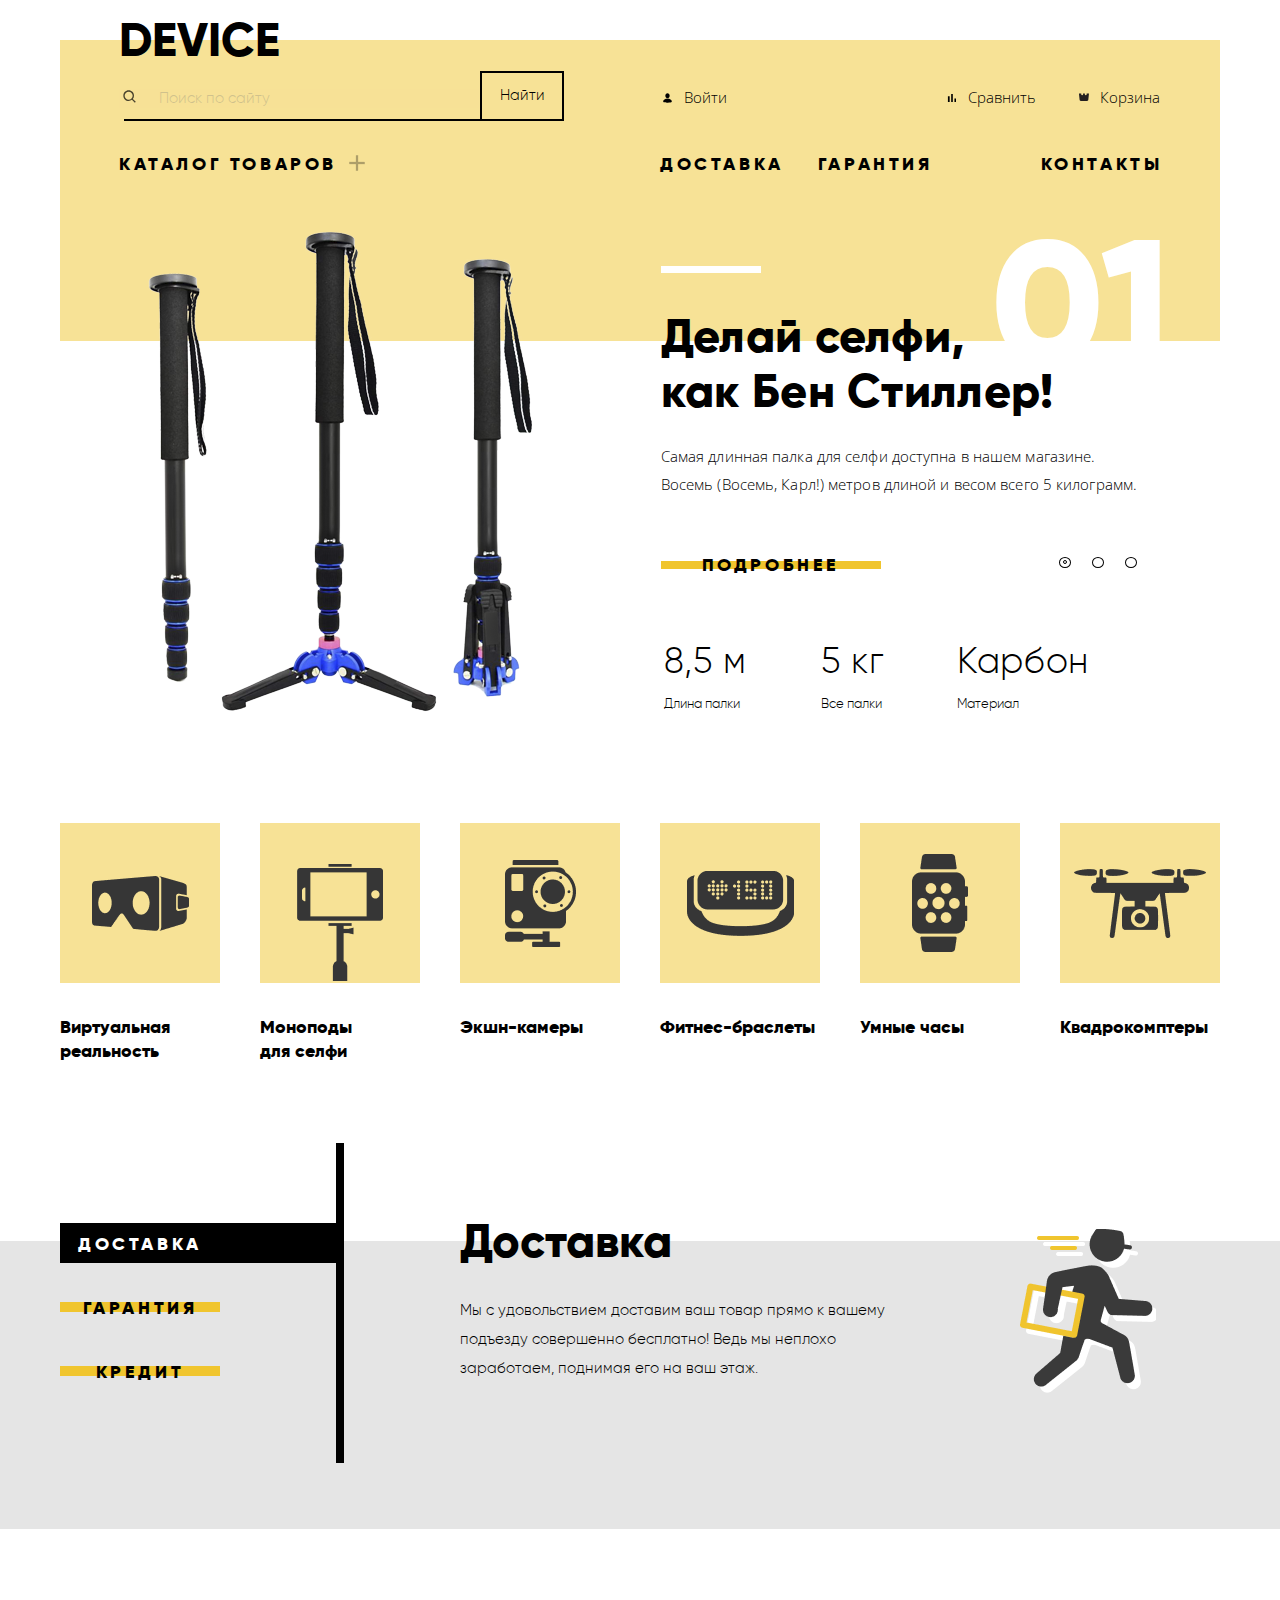
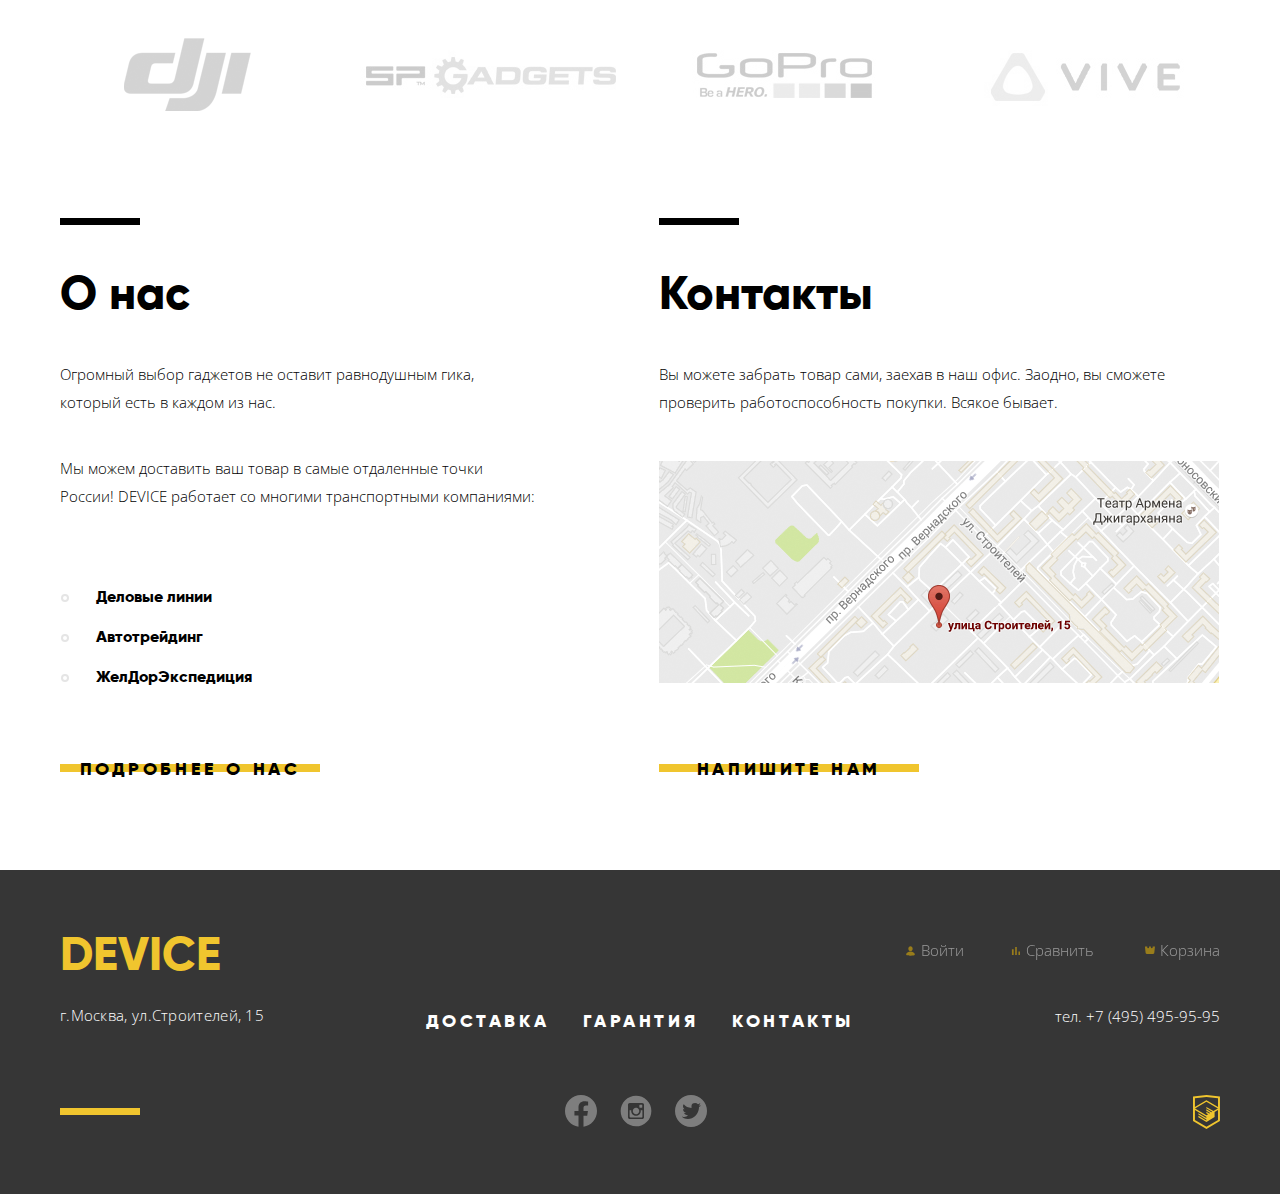
==== commit c7f54103: "сделал js" ====
--- a/index.html
+++ b/index.html
@@ -5,7 +5,7 @@
   <title>Device</title>
   <link href="https://fonts.googleapis.com/css2?family=Open+Sans:wght@300;400&display=swap" rel="stylesheet">
   <link href="css/normalize.css" rel="stylesheet">
-  <link href="css/style.min.css" rel="stylesheet">
+  <link href="css/style.css" rel="stylesheet">
   <link rel="icon" href="favicon.ico" />
   <link rel="icon" href="img/faviicon32.svg" type="image/svg+xml" />
   <link rel="apple-touch-icon" href="img/faviicon512.svg" />
@@ -20,13 +20,14 @@
         <h2 class="visually-hidden">Контант шапки</h2>
         <div class="search-catalog">
           <form class="form-search" action="https://echo.htmlacademy.ru/courses" method="post">
-            <input type="search" name="search" id="search" autocomplete="off" placeholder="Поиск по сайту" autofocus />
-            <label class="search-catalog-button"></label>
-            <button class="serch-btn" type="submit">Найти</button>
+            <label class="search-catalog-button">
+              <input class="pop" type="search" name="search" autocomplete="off" placeholder="Поиск по сайту" autofocus />
+              <button class="serch-btn" type="submit">Найти</button>
+            </label>
           </form>
           <ul class="menu reset-list">
             <li class="menu-sort">
-              <a class="menu-title" href=" ">Каталог товаров</a>
+              <a class="menu-title" href="#">Каталог товаров</a>
               <ul class="menu-list reset-list">
                 <li class="menu-item">
                   <a class="item" href="catalog.html">Виртуальная реальность</a>
@@ -362,10 +363,12 @@
               <div class="map">
                 <section>
                   <h2 class="visually-hidden">Карта</h2>
+                  <a href="#" class="contacts-button-map">
                   <img src="img/map.png" width="560" height="222" alt="Наше местоположение" />
+                  </a>
                 </section>
               </div>
-              <a href="#" class="button-style">Напишите нам</a>
+              <a href="#" class="button-say button-style">Напишите нам</a>
             </section>
           </section>
         </section>
@@ -479,7 +482,7 @@
           </div>
           <div class="modal-email">
             <label for="email-field">Ваш e-mail</label>
-            <input id="email-field" type="email" name="email" placeholder="email@example.ru">
+            <input class="pop-email" id="email-field" type="email" name="email" placeholder="email@example.ru">
           </div>
           <div class="modal-text">
             <label for="comment-field">Текст письма:</label>
@@ -501,5 +504,7 @@
           <span class="visually-hidden">Закрыть</span>
         </button>
       </section>
+      <script src='js/javascript.min.js'></script>
+      <script src="js/map.min.js"></script>
     </body>
     </html>
--- a/css/style.css
+++ b/css/style.css
@@ -0,0 +1,2584 @@
+@font-face {
+  font-family: "gilroy";
+  src: url("../fonts/gilroyextrabold.woff2") format("woff2"), url("../fonts/gilroyextrabold.woff") format("woff");
+  font-weight: 800;
+  font-style: normal;
+}
+
+@font-face {
+  font-family: "gilroy";
+  src: url("../fonts/gilroylight.woff2") format("woff2"), url("../fonts/gilroylight.woff") format("woff");
+  font-weight: 400;
+  font-style: normal;
+}
+
+@font-face {
+  font-family: "opensans";
+  src: url("../fonts/opensans.woff2") format("woff2"), url("../fonts/opensans.woff") format("woff");
+  font-weight: 300;
+  font-style: normal;
+}
+
+@font-face {
+  font-family: "opensans";
+  src: url("../fonts/opensanslight.woff2") format("woff2"), url("../fonts/opensanslight.woff") format("woff");
+  font-weight: 400;
+  font-style: normal;
+}
+
+/*/////////Variablex//////////////*/
+
+:root {
+  --basic-black: #000000;
+  --basic-dark: #363636;
+  --basic-grey: #464646;
+  --basic-half-grey: #7e7e7e;
+  --basic-grey-light: #e5e5e5;
+  --basic-white: #FFFFFF;
+
+  --special-yellow-dark: #f0c52e;
+  --special-yellow-light: #f7e296;
+  --special-green: #91c92f;
+
+  --status: #f6dada;
+}
+
+/*/////////BODY//////////////*/
+
+.page-body {
+  min-width: 1200px;
+  margin: 0;
+  padding: 0;
+  font-size: 15px;
+  line-height: 24px;
+  font-family: "gilroy", "Arial", sans-serif;
+  font-style: normal;
+  font-weight: 300;
+  color: #000000;
+  background-color: var(--basic-white);
+
+  min-height: 100%;
+  display: grid;
+  grid-template-rows: min-content 1fr min-content;
+  align-content: center;
+}
+
+a {
+  text-decoration: none;
+  color: var(--basic-black);
+}
+
+.container {
+  width: 1160px;
+  margin: 0 auto;
+}
+
+img {
+  max-width: 100%;
+  height: auto;
+}
+
+h3 {
+  font-weight: 800;
+  font-size: 47px;
+}
+
+*,
+*:before,
+*:after {
+  box-sizing: border-box;
+}
+
+.page {
+  height: 100%;
+}
+
+
+/*//////////////////////VISUALLY-HIDDEN//////////*/
+
+.visually-hidden {
+  position: absolute;
+
+  width: 1px;
+  height: 1px;
+  margin: -1px;
+  border: 0;
+  padding: 0;
+
+  clip: rect(0 0 0 0);
+  overflow: hidden;
+}
+
+.reset-list {
+  margin: 0;
+  padding: 0;
+
+  list-style: none;
+}
+
+.reset-fieldset {
+  margin: 0;
+  padding: 0;
+
+  border: none;
+}
+
+.reset-text {
+  margin: 0;
+}
+
+/*//////////////////////HEADER//////////*/
+
+main {
+  margin-top: 55px;
+}
+
+.main-header {
+  position: relative;
+  background: var(--special-yellow-light);
+
+  display: grid;
+  margin-top: 40px;
+  min-height: 186px;
+}
+
+.main-header-logo {
+  position: absolute;
+  top: -59px;
+  left: 59px;
+}
+
+.main-header-logo a {
+  color: var(--basic-black);
+}
+
+.main-header-logo a:hover {
+  opacity: 0.6;
+}
+
+.main-header-logo a:active {
+  opacity: 0.3;
+}
+
+.menu {
+  display:block;
+
+  margin-top: 28px;
+}
+
+.menu-title {
+  position: relative;
+}
+
+.menu-title::before {
+  content: "";
+  position: absolute;
+  right: -31px;
+
+  width: 22px;
+  height: 22px;
+
+  background-image: url("../img/crest.png");
+}
+
+.menu-sort {
+  display:inline-block;
+  height:20px;
+  position:relative;
+}
+
+.menu-list {
+  position: absolute;
+  left: -59px;
+  z-index: 1;
+
+  width: 1160px;
+  min-height: 161px;
+  padding-left: 58px;
+  padding-top: 16px;
+
+  display: grid;
+  grid-template-rows: 30px 30px 30px;
+  grid-template-columns: 220px 160px 130px;
+  gap: 10px;
+
+  background-color: var(--special-yellow-light);
+  visibility: hidden;
+}
+
+.menu-sort:focus-within .menu-list {
+  visibility: visible;
+}
+
+.menu-title:active {
+  opacity: 0.3;
+}
+
+.menu-title:hover {
+  opacity: 0.6;
+}
+
+.menu-title {
+  font-weight: 800;
+  font-size: 18px;
+
+  letter-spacing: 0.2em;
+  text-transform: uppercase;
+
+  color: var(--basic-black);
+}
+
+.menu-item a {
+  font-weight: 300;
+  font-size: 15px;
+  line-height: 20px;
+
+  color: var(--basic-black);
+}
+
+.menu-item:nth-child(2) {
+  grid-row-start: 2;
+}
+
+.menu-item:nth-child(3) {
+  grid-row-start: 3;
+}
+
+.menu-item:hover {
+  opacity: 0.6;
+}
+
+.menu-item:active {
+  opacity: 0.3;
+}
+
+
+/*//////////////////SERCH/////////////////*/
+
+.main-header-search {
+  position: relative;
+  display: grid;
+  grid-template-rows: min-content min-content;
+  grid-template-columns: 1fr 560px;;
+
+  box-shadow: 0px 115px 0px 0px var(--special-yellow-light);
+}
+
+.main-header-catalog {
+  display: grid;
+  grid-template-rows: min-content min-content;
+  grid-template-columns: 1fr 560px;;
+}
+
+input[type="search"] {
+  position: relative;
+
+  margin-top: 18px;
+  padding-left: 40px;
+  width: 360px;
+
+  border: none;
+  background-color: var(--special-yellow-light);
+  outline: none;
+  opacity: 0.3;
+}
+
+input[type="search"]:hover {
+  border: none;
+  background-color: var(--special-yellow-light);
+  outline: none;
+  opacity: 0.6;
+}
+
+label:focus .serch-btn,
+label:active .serch-btn {
+  opacity: 1;
+}
+
+.serch-btn {
+  position: absolute;
+  top: 0px;
+  right: 96px;
+
+  width: 84px;
+  height: 50px;
+
+  border: 2px solid black;
+  background-color: #F7E296;
+  opacity: 0;
+}
+
+.pop:focus ~ .serch-btn {
+  opacity: 1;
+}
+
+
+.serch-btn:hover {
+  color: var(--basic-white);
+  background-color: var(--basic-black);
+}
+
+.serch-btn:focus {
+  color: rgba(255,255,255,0.3);
+  background-color: var(--basic-black);
+}
+
+.serch-btn::before {
+  content: "";
+  position: absolute;
+  right: -2px;
+  top: 46px;
+
+  height: 2px;
+  width: 440px;
+
+  display: block;
+  background: var(--basic-black);
+}
+
+.search-catalog {
+  position: relative;
+
+  display: grid;
+  grid-template-rows: 1fr 1fr;
+  margin-left: 59px;
+  margin-top: 31px;
+}
+
+.search-catalog::before {
+  position: absolute;
+  content: "";
+  top: 19px;
+  left: 4px;
+
+  width: 13px;
+  height: 13px;
+
+  background-image: url("../img/icon/serch.svg");
+  background-repeat: no-repeat;
+  background-position: 0 0;
+}
+
+
+/*/////////////lOGIN-NAVIGATION///////////*/
+
+.login-navigation {
+  display: grid;
+  grid-template-rows: 1fr 65px;
+}
+
+.header-navigation {
+  align-self: end;
+}
+
+.site-navigation {
+  display: flex;
+  flex-wrap: wrap;
+
+  margin-top: 46px;
+  margin-left: 14px;
+}
+
+.site-navigation a {
+  font-family: Open Sans;
+  line-height: 20px;
+
+  color: var(--basic-black)0;
+}
+
+.site-navigation li {
+  position: relative;
+
+  padding-left: 10px;
+}
+
+.site-navigation li:nth-child(1) {
+  margin-right: 231px;
+}
+
+.site-navigation li:nth-child(2) {
+  margin-right: 54px;
+}
+
+
+.site-navigation li:hover {
+  opacity: 0.6;
+}
+
+.site-navigation li:active {
+  opacity: 0.3;
+}
+
+/*/////////////CATALOG-NAVIGATION//////////*/
+
+.catalog-navigation {
+  display: flex;
+  flex-wrap: wrap;
+  justify-content: space-between;
+  margin-top: 46px;
+  margin-right: 65px;
+  margin-left: 15px;
+}
+
+.catalog-navigation a {
+  font-family: Open Sans;
+  line-height: 20px;
+
+  color: var(--basic-black)0;
+}
+
+.catalog-navigation li {
+  position: relative;
+
+  padding-left: 10px;
+}
+
+.catalog-navigation li:nth-child(2) {
+  margin-right: 66px;
+}
+
+.catalog-navigation li:nth-child(3) {
+  margin-right: 39px;
+}
+
+.catalog-navigation li:hover {
+  opacity: 0.6;
+}
+
+.catalog-navigation li:active {
+  opacity: 0.3;
+}
+
+.site-log {
+  opacity: 0.3;
+}
+
+.site-logo a::before {
+  position: absolute;
+  content: "";
+  top: 7px;
+  left: -11px;
+
+  width: 9px;
+  height: 10px;
+
+  background-image: url("../img/icon/login-header.svg");
+  background-repeat: no-repeat;
+  background-position: 0 0;
+}
+
+.site-srav a::before {
+  position: absolute;
+  content: "";
+  top: 7px;
+  left: -11px;
+
+  width: 9px;
+  height: 10px;
+
+  background-image: url("../img/icon/header-srav.svg");
+  background-repeat: no-repeat;
+  background-position: 0 0;
+}
+
+.site-cor a::before {
+  position: absolute;
+  content: "";
+  top: 7px;
+  left: -11px;
+
+  width: 10px;
+  height: 8px;
+
+  background-image: url("../img/icon/cor-header.svg");
+  background-repeat: no-repeat;
+  background-position: 0 0;
+}
+
+/*///////////////////COMFORT_NAVIGATION/////////*/
+
+.comfort-navigation {
+  display: flex;
+  flex-wrap: wrap;
+
+  margin-top: 27px;
+}
+
+.comfort-navigation li:hover {
+  opacity: 0.6;
+}
+
+.comfort-navigation li:active {
+  opacity: 0.3;
+}
+
+.comfort-navigation li:nth-child(1) {
+  margin-right: 34px;
+}
+
+.comfort-navigation li:nth-child(2) {
+  margin-right: 108px;
+}
+
+/*/////////////HEADER-NAVIGATION/////////////*/
+
+.header-navigation a {
+  font-weight: 800;
+  font-size: 18px;
+  line-height: 22px;
+
+  letter-spacing: 0.2em;
+  text-transform: uppercase;
+
+  color: var(--basic-black);
+}
+
+
+/*////////////////SLIDER///////////////*/
+
+.slider {
+  position: relative;
+}
+
+.slider-controls label {
+  position: relative;
+
+  display: inline-block;
+  width: 12px;
+  height: 11px;
+  margin-right: 21px;
+
+  background: #ffffff;
+  border: 1px solid var(--basic-black);
+  border-radius: 50%;
+  cursor: pointer;
+  vertical-align: middle;
+}
+
+.slide {
+  display: none;
+  position: relative;
+}
+
+.slide::before {
+  content: "";
+  position: a
+
+}
+
+.slider-item {
+  min-height: 413px;
+}
+
+.slider-controls {
+  position: absolute;
+  right: 62px;
+  bottom: 200px;
+  z-index: 1;
+
+  font-size: 0;
+
+  display: inline-flex;
+}
+
+
+.slider-item-one {
+  position: relative;
+
+  display: flex;
+  justify-content: space-around;
+  margin-top: 36px;
+}
+
+.slider-item-two {
+  position: relative;
+
+  display: flex;
+  justify-content: space-around;
+  margin-top: 36px;
+}
+
+.slider-item-there {
+  position: relative;
+
+  display: flex;
+  justify-content: space-around;
+  margin-top: 36px;
+}
+
+.slider-item-there h3 {
+  position: relative;
+  margin-bottom: 29px;
+  line-height: 53px;
+  min-width: 630px;
+}
+
+.slider-wrapper-one {
+  width: 487px;
+  margin-left: 384px;
+}
+
+.slider-wrapper-two {
+  width: 487px;
+  margin-left: 384px;
+}
+
+.slider-wrapper-there {
+  width: 487px;
+  margin-left: 384px;
+}
+
+.slider-title {
+  position: relative;
+  width: 393px;
+  margin-bottom: 23px;
+  line-height: 55px;
+  letter-spacing: 0.3px;
+}
+
+.slider-title::before {
+  content: "";
+  position: absolute;
+  top: -43px;
+
+  width: 100px;
+  height: 7px;
+
+  background-color: var(--basic-white);
+}
+
+.slider-number {
+  position: absolute;
+  top: -68px;
+  right: 48px;
+
+  font-family: Gilroy;
+  font-weight: 800;
+  font-size: 179px;
+  line-height: 219px;
+  text-transform: uppercase;
+
+  color: var(--basic-white);
+}
+
+.slider-info-one {
+  font-family: Open Sans;
+  line-height: 28px;
+
+  color: var(--basic-black);
+  margin-bottom: 46px;
+  letter-spacing: 0.1px;
+
+  max-width: 484px;
+}
+
+.slider-info-two {
+  font-family: Open Sans;
+
+  color: var(--basic-black);
+
+  margin-bottom: 50px;
+}
+
+.slider-info-there {
+  font-family: Open Sans;
+  font-size: 15px;
+
+  color: var(--basic-black);
+
+  margin-bottom: 50px;
+}
+
+.slider-img-one {
+  position: absolute;
+  top: -34px;
+  left: 88px;
+}
+
+.slider-img-two {
+  position: absolute;
+  top: 33px;
+  left: 57px;
+}
+
+.slider-img-there {
+  position: absolute;
+  top: -34px;
+  left: 88px;
+}
+
+
+#product-1:checked ~ .site-wrapper #slide1,
+#product-2:checked ~ .site-wrapper #slide2,
+#product-3:checked ~ .site-wrapper #slide3 {
+  display: block;
+  height: 506px;
+}
+
+#product-1:checked ~ .site-wrapper label[for="product-1"],
+#product-2:checked ~ .site-wrapper label[for="product-2"],
+#product-3:checked ~ .site-wrapper label[for="product-3"] {
+  position: relative;
+  display: block;
+}
+
+
+#product-1:checked ~ .site-wrapper label[for="product-1"]::before,
+#product-2:checked ~ .site-wrapper label[for="product-2"]::before,
+#product-3:checked ~ .site-wrapper label[for="product-3"]::before {
+  position: absolute;
+  content: "";
+  top: 25%;
+  left: 28%;
+
+  width: 4px;
+  height: 4px;
+
+  border: 1px solid var(--basic-black);
+  border-radius: 50%;
+}
+
+.button-slider {
+  position: relative;
+
+  display: inline-block;
+  width: 220px;
+  min-height: 40px;
+  padding: 10px 20px;
+
+  font-family: Gilroy;
+  font-weight: 800;
+  font-size: 18px;
+  line-height: 22px;
+  text-align: center;
+
+  letter-spacing: 0.2em;
+  text-transform: uppercase;
+
+  color: var(--basic-black);
+}
+
+
+.button-slider::before {
+  content: "";
+  position: absolute;
+  top: calc(50% - 4px);
+  left: 0px;
+  z-index: -1;
+
+  width: 100%;
+  min-height: 8px;
+
+  background-color: var(--special-yellow-dark);
+  transition: top 0.5s, min-height 0.5s;
+}
+
+.button-slider:hover::before {
+  top: 0px;
+  min-height: 100%;
+}
+
+.button-slider:active {
+  color: rgba(0, 0, 0, 0.3);
+}
+
+/*/////////FEATURES////////////////*/
+
+.slider-catalog {
+  display: grid;
+  grid-template-columns: 277px 1fr;
+}
+
+.site-catalog {
+  position: relative;
+  margin-top: 125px;
+}
+
+.site-catalog::before {
+  content: "";
+  position: absolute;
+  top: 35px;
+  z-index: -1;
+
+  height: 288px;
+  width: 100%;
+
+  background-color: var(--basic-grey-light);
+}
+
+.slider-controls-catalog {
+  position: relative;
+}
+
+.slider-controls-catalog::before {
+  content: "";
+  position: absolute;
+  top: -63px;
+  right: -7px;
+
+  width: 8px;
+  height: 320px;
+
+  background-color: var(--basic-black);
+}
+.features-title {
+  position: relative;
+  z-index: 0;
+
+  display: grid;
+  margin-bottom: 24px;
+  margin-top: 17px;
+  padding-top: 10px;
+  min-height: 40px;
+  width: 160px;
+
+  font-family: Gilroy;
+  font-weight: 800;
+  font-size: 18px;
+  line-height: 22px;
+  text-align: center;
+  letter-spacing: 0.2em;
+  text-transform: uppercase;
+  color: var(--basic-black);
+}
+
+.slider-controls-catalog h3{
+  margin-bottom: 27px;
+}
+
+.features-title:before {
+  content: "";
+  position: absolute;
+  top: calc(50% - 5px);
+  left: 0px;
+  z-index: -1;
+
+  width: 100%;
+  min-height: 10px;
+
+  background-color: var(--special-yellow-dark);
+  color: var(--basic-black);
+  transition: top 0.5s, min-height 0.5s, background-color 0.5s, width 0.5s;
+}
+
+.features-list {
+  margin-left: 83px;
+}
+
+.features-title:hover::before {
+  top: 0%;
+  min-height: 100%;
+}
+
+
+.slide-title-catalog {
+  margin: 0;
+  margin-top: 8px;
+}
+
+
+.slide-catalog {
+  display: none;
+}
+
+.slide-info-catalog-one {
+  width: 453px;
+  margin-top: 43px;
+
+  line-height: 29px;
+}
+
+.slide-info-catalog-two {
+  width: 495px;
+  margin-top: 48px;
+
+  line-height: 29px;
+}
+
+.slide-info-catalog-there {
+  width: 495px;
+  margin-top: 48px;
+
+  line-height: 29px;
+}
+
+.slider-catalog-item:first-child::before {
+  content: "";
+  position: absolute;
+  right: 64px;
+
+  width: 136px;
+  height: 164px;
+
+  background-image: url(../img/catalog/delivery.png);
+  background-repeat: no-repeat;
+  background-position: 0 0;
+}
+
+.slider-catalog-item:nth-child(2)::before {
+  content: "";
+  position: absolute;
+  right: 35px;
+  bottom: 8px;
+
+  width: 166px;
+  height: 190px;
+
+  background-image: url(../img/catalog/warranty.png);
+  background-repeat: no-repeat;
+  background-position: 0 0;
+}
+
+.slider-catalog-item:last-child::before {
+  content: "";
+  position: absolute;
+  right: 50px;
+  bottom: 9px;
+
+  width: 155px;
+  height: 187px;
+
+  background-image: url(../img/catalog/credit.png);
+  background-repeat: no-repeat;
+  background-position: 0 0;
+}
+
+#product-4:checked ~ .site-catalog #slide4,
+#product-5:checked ~ .site-catalog #slide5,
+#product-6:checked ~ .site-catalog #slide6 {
+  position: relative;
+  display: block;
+}
+
+#product-4:checked ~ .site-catalog label[for="product-4"],
+#product-5:checked ~ .site-catalog label[for="product-5"],
+#product-6:checked ~ .site-catalog label[for="product-6"] {
+  position: relative;
+  color: var(--basic-white);
+  z-index: 2;
+  display: block;
+}
+
+#product-4:checked ~ .site-catalog label[for="product-4"]::before,
+#product-5:checked ~ .site-catalog label[for="product-5"]::before,
+#product-6:checked ~ .site-catalog label[for="product-6"]::before {
+  position: absolute;
+  top: 0px;
+  z-index: -1;
+  width: 276px;
+  height: 40px;
+  padding-left: 23px;
+  background-color: var(--basic-black);
+}
+
+/*///////////////////TABLE///////////*/
+
+.table-title {
+  font-family: Gilroy;
+  font-style: normal;
+  font-size: 36px;
+
+  line-height: 42px;
+  letter-spacing: 0.6px;
+
+  padding-bottom: 7px;
+
+  color: var(--basic-black);
+}
+
+.table-title:not(:last-child) {
+  padding-right: 71px;
+}
+
+.table-info {
+  font-family: Gilroy;
+  font-size: 13px;
+
+
+  color: var(--basic-black);
+}
+
+.table-wrapper {
+  margin-top: 51px;
+}
+
+
+/*//////////////////ITEM_NAVIGATION////////////////*/
+
+.item-navigation {
+  display: flex;
+  flex-wrap: wrap;
+  justify-content: space-between;
+}
+
+.item-info {
+  width: 160px;
+  margin-top: 32px;
+  font-family: Gilroy;
+  font-weight: 800;
+  font-size: 18px;
+  color: black;
+}
+
+.item-list div {
+  position: relative;
+
+  width: 160px;
+  height: 160px;
+
+  background-color: var(--special-yellow-light);
+  transition: background-color 0.4s, opacity 0.4S;
+}
+
+.item-list div:hover {
+  position: relative;
+
+  width: 160px;
+  height: 160px;
+
+  background-color: var(--special-yellow-dark);
+}
+
+.item-list div:active {
+  position: relative;
+
+  width: 160px;
+  height: 160px;
+
+  background-color: var(--special-yellow-dark);
+  opacity: 0.6;
+}
+
+.item-img {
+  position: absolute;
+  left: 0;
+  top: 0;
+  bottom: 0;
+  right: 0;
+
+  margin: auto;
+}
+
+.item-img-mono {
+  position: absolute;
+  left: 0;
+  bottom: 2px;
+  right: 0;
+
+  margin: auto;
+}
+
+/*/////////BRAND///////////////////////*/
+
+.brand-navigation {
+  display: flex;
+  justify-content: space-between;
+  flex-wrap: wrap;
+  margin-top: 211px;
+}
+
+.brand-item  {
+  opacity: 0.2;
+  filter: grayscale(100%);
+  transition: opacity 1s;
+}
+
+.brand-item:hover {
+  opacity: 1;
+  filter: grayscale(0%);
+}
+
+.brand-navigation img {
+  max-width: 100%;
+  object-fit: contain;
+}
+
+/*////////COMPANY_INFO/////////////*/
+
+.main-info {
+  display: grid;
+  grid-template-columns: 1fr 1fr;
+  gap: 38px;
+  margin-top: 101px;
+}
+
+.company-title {
+  position: relative;
+
+  margin-bottom: 55px;
+}
+
+.company-title::before {
+  content: "";
+  position: absolute;
+  top: -63px;
+  width: 80px;
+
+  border-top: 7px solid var(--basic-black)
+}
+
+.contact-title {
+  position: relative;
+}
+
+.contact-title::before {
+  content: "";
+  position: absolute;
+  top: -63px;
+
+  width: 80px;
+
+  border-top: 7px solid var(--basic-black)
+}
+
+.company-info {
+  font-family: Open Sans;
+  line-height: 28px;
+
+  width: 473px;
+
+  color: var(--basic-black);
+}
+
+.company-info-lou {
+  margin-top: 38px;
+  width: 479px;
+
+  font-family: Open Sans;
+  font-weight: 300;
+  font-size: 15px;
+  line-height: 28px;
+
+  color: var(--basic-black);
+}
+
+.contact-info {
+  margin-top: 55px;
+  margin-bottom: 45px;
+}
+
+.map {
+  margin-bottom: 59px;
+}
+
+.work {
+  margin-top: 73px;
+  margin-bottom: 62px;
+  padding-left: 16px;
+
+  list-style: none;
+}
+
+.work-list {
+  position: relative;
+  padding-left: 20px;
+  margin-bottom: -4px;
+
+  color: var(--basic-half-grey);
+}
+
+.work-list::before {
+  content: "";
+  position: absolute;
+  top: 11px;
+  left: -15px;
+  height: 8px;
+  width: 8px;
+  border-radius: 50%;
+  border: 2px solid #E5E5E5;
+}
+
+.work-info {
+  font-family: Gilroy;
+  font-weight: 800;
+  font-size: 16px;
+  line-height: 28px;
+
+  color: var(--basic-black);
+}
+
+.contact-info {
+  font-family: Open Sans;
+  line-height: 28px;
+
+
+  color: var(--basic-black);
+}
+
+.button-style {
+  display: inline-block;
+  position: relative;
+  width: 260px;
+  min-height: 40px;
+  padding-top: 9px;
+
+  font-family: Gilroy;
+  font-weight: 800;
+  font-size: 18px;
+  line-height: 22px;
+  text-align: center;
+
+  letter-spacing: 0.2em;
+  text-transform: uppercase;
+
+  color: var(--basic-black);
+}
+
+.button-style::before {
+  content: "";
+  position: absolute;
+  top: calc(50% - 5px);
+  left: 0px;
+  z-index: -1;
+
+  width: 100%;
+  min-height: 8px;
+
+  background-color: var(--special-yellow-dark);
+  transition: top 0.5s, min-height 0.5s;
+}
+
+.button-style:hover::before {
+  top: 0%;
+  min-height: 100%;
+}
+
+.button-style:active {
+  color: rgba(0, 0, 0, 0.3);
+}
+
+/*/////////////////CATALOG//////////////////////*/
+/*
+.catalog {
+margin-left: 13px;
+}
+*/
+
+/*/////////////////PAGE_CATALOG////////////////*/
+
+.page-catalog {
+  display: grid;
+  grid-template-columns: 328px 1fr;
+  grid-template-rows: 108px;
+}
+
+.main-title {
+  grid-column: 1 / -1;
+  margin-left: 60px;
+
+  letter-spacing: 0.5px;
+}
+
+.main-list {
+  grid-column: 1 / -1;
+  margin-left: 60px;
+}
+
+.main-list {
+  display: flex;
+}
+
+.main-list a {
+  font-family: Open Sans;
+  font-weight: 300;
+  font-size: 14px;
+  line-height: 19px;
+
+  color: var(--basic-black);
+  opacity: 0.6;
+}
+
+.main-list li {
+  position: relative;
+
+  margin-right: 38px;
+
+  letter-spacing: 0.1px;
+}
+
+.main-list a:hover {
+  opacity: 1;
+}
+
+.main-list a:active {
+  opacity: 0.3;
+}
+
+.main-list li:not(:last-child)::before {
+  content: "";
+  position: absolute;
+  right: -20px;
+  top: 9px;
+
+  width: 4px;
+  height: 6.7px;
+
+  background-image: url(../img/right.png);
+  background-repeat: no-no-repeat;
+  background-position: 0 0;
+}
+
+/*//////////////////CATALOG-RESULT///////////?//*/
+
+.catalog-result {
+  margin-top: 70px;
+  margin-left: 72px;
+}
+
+.catalog-sort {
+  display: flex;
+  align-items: baseline;
+  width: 990px;
+  height: 70px;
+  padding-top: 10px;
+  padding-left: 73px;
+
+  background-color:var(--basic-grey-light);
+}
+
+.sort-list {
+  display: flex;
+  margin-left: 50px;
+}
+
+.sort-list li {
+  margin-right: 32px;
+
+  font-family: Open Sans;
+  font-size: 14px;
+  opacity: 0.3;
+}
+
+.sort-list li:hover {
+  opacity: 0.6;
+}
+
+.sort-list li:active {
+  opacity: 1;
+}
+
+.sort-list-up-down {
+  display: flex;
+  margin-left: 202px;
+}
+
+.sort-list-up-down a {
+  opacity: 0.2;
+}
+
+.sort-list-up-down a:hover {
+  opacity: 0.5;
+}
+
+.sort-list-up-down a:active {
+  opacity: 1;
+}
+
+.sort-list-down {
+  margin-left: 16px;
+}
+
+.sort-title {
+  font-family: Gilroy;
+  font-weight: 800;
+  font-size: 16px;
+  line-height: 20px;
+
+  letter-spacing: 3.5px;
+  text-transform: uppercase;
+}
+
+.catalog-filter {
+  display: grid;
+  grid-template-columns: 328px 1fr;
+  margin-top: 43px;
+
+  background-color: var(--basic-grey-light);
+  box-shadow: -170px 0 0 0 var(--basic-grey-light);
+}
+
+.catalog-list {
+  display: grid;
+  grid-template-columns: 360px 360px;
+  column-gap: 40px;
+}
+
+.catalog-item {
+  position: relative;
+}
+
+.catalog-item img {
+  max-width: 100%;
+  object-fit: contain;
+}
+
+.catalog-item:nth-child(3) {
+  margin-top: 26px;
+}
+
+.catalog-item:last-child {
+  margin-top: 26px;
+}
+
+.catalog-item:last-child::before {
+  content: "";
+  position: absolute;
+  top: 28px;
+  right: 26px;
+
+  width: 62px;
+  height: 62px;
+
+  background-image: url(../img/catalog/new.png);
+  background-position: 0 0;
+  background-repeat: no-repeat;
+}
+
+.catalog-info {
+  position: absolute;
+  bottom: 99px;
+
+  display: block;
+  width: 360px;
+  min-height: 381px;
+
+  text-align: center;
+  transition: opacity 0.6s, background-color 0.6s;
+  opacity: 0;
+}
+
+.desct {
+  display: flex;
+  align-items: baseline;
+  justify-content: space-between;
+}
+
+.desct-title {
+  max-width: 265px;
+
+  font-family: Gilroy;
+  font-weight: 800;
+  font-size: 18px;
+  line-height: 25px;
+  letter-spacing: 0.3px;
+
+  color: var(--basic-black);
+}
+
+.desct-info {
+  letter-spacing: 0.6px;
+}
+
+.catalog-range {
+  margin-top: 130px;
+}
+
+li.catalog-item:hover section.catalog-info {
+  background-color: var(--basic-grey-light);
+  opacity: 0.7;
+}
+
+.catalog-info-desct {
+  font-family: Open Sans;
+  font-size: 13px;
+  line-height: 18px;
+  letter-spacing: 0.1em;
+
+  color: var(--basic-black);
+  opacity: 0.5;
+}
+
+.catalog-info-desct:hover {
+  opacity: 1;
+}
+
+.catalog-info-desct:active {
+  opacity: 0.2;
+}
+
+.button-catalog {
+  position: relative;
+
+  width: 260px;
+  min-height: 40px;
+  padding-top: 9px;
+
+  font-family: Gilroy;
+  font-weight: 800;
+  font-size: 18px;
+  line-height: 22px;
+  text-align: center;
+  letter-spacing: 0.2em;
+  text-transform: uppercase;
+
+  color: var(--basic-black);
+}
+
+.button-catalog::before {
+  content: "";
+  position: absolute;
+  right: -35px;
+  top: 14px;
+  z-index: -1;
+
+  width: 200px;
+  min-height: 8px;
+
+  background-color: var(--special-yellow-dark);
+  transition: top 0.5s, min-height 0.5s;
+}
+
+.button-catalog:hover::before {
+  top: 4px;
+  min-height: 100%;
+}
+
+.button-catalog:active {
+  color: rgba(0, 0, 0, 0.3);
+}
+
+/*//////////////////FILET////////////////////////*/
+
+.filter-post {
+  margin-top: 85px;
+  margin-left: 59px;
+}
+
+.filter-title {
+  padding-top: 26px;
+  padding-left: 62px;
+  height: 70px;
+  margin: 0;
+
+  font-family: Gilroy;
+  font-weight: 800;
+  font-size: 16px;
+  line-height: 20px;
+
+  letter-spacing: 3.5px;
+  text-transform: uppercase;
+
+  box-shadow: -170px 0 0 0 #DCDCDC;
+  background-color: #DCDCDC;
+}
+
+.filter-value {
+  position: absolute;
+
+  font-family: Gilroy;
+  font-weight: 800;
+  font-size: 14px;
+  line-height: 17px;
+  letter-spacing: 2.4px;
+
+  color: var(--basic-black);
+}
+
+.filter-value::before {
+  content: "";
+  position: absolute;
+  top: -16px;
+  left: 1px;
+
+  width: 200px;
+  height: 2px;
+
+  background-color: var(--basic-black);
+}
+
+.range-filter {
+  width: 200px;
+  margin-top: 17px;
+}
+
+.range-controls {
+  position: relative;
+
+  height: 41px;
+  margin-bottom: 15px;
+  padding-top: 39px;
+  padding-right: 20px;
+  padding-left: 10px;
+
+  background-color: var(--basic-grey-light);
+  border-radius: 5px;
+}
+
+.range-controls .scale {
+  height: 2px;
+
+  background: #d7dcde;
+}
+
+.range-controls .bar {
+  width: 60%;
+  height: 2px;
+
+  background: var(--special-green);
+}
+
+.range-controls .toggle {
+  position: absolute;
+  top: 31px;
+  left: 0;
+
+  width: 4px;
+  height: 4px;
+  padding: 1px;
+
+  border: 8px solid #ffffff;
+  background-color: var(--basic-half-grey);
+  box-shadow: 0 2px 1px 0 #cfcfcf;
+  border-radius: 50%;
+  cursor: pointer;
+}
+
+.range-controls .toggle-min {
+  left: 0px;
+}
+
+.range-controls .toggle-max {
+  margin-bottom: 56px;
+  left: 110px;
+}
+
+.price-controls {
+  display: flex;
+  margin-bottom: 43px;
+  font-size: 0;
+}
+
+.price-controls label {
+  display: inline-flex;
+  width: 50%;
+
+  font-size: 14px;
+  text-transform: uppercase;
+  vertical-align: middle;
+}
+
+.price-controls input {
+  width: 41px;
+
+  font-size: 14px;
+  text-align: center;
+  color: #283136;
+
+  border: none;
+
+  background-color: #E5E5E5;
+}
+
+.min-price input {
+  width: 16px;
+}
+
+.max-price {
+  text-align: right;
+}
+
+.option-title {
+  position: relative;
+  margin-bottom: 28px;
+
+  font-weight: 800;
+  font-size: 16px;
+  line-height: 17px;
+  letter-spacing: 0.1em;
+
+  color: var(--basic-black);
+}
+
+.option-title::before {
+  content: "";
+  position: absolute;
+  top: -16px;
+  left: 1px;
+
+  width: 200px;
+  height: 2px;
+
+  background-color: var(--basic-black);
+}
+
+.option-check-list {
+  position: relative;
+
+  margin-bottom: 9px;
+}
+
+.bluetooth {
+  margin-top: 41px;
+  margin-bottom: 30px;
+}
+
+.bluetooth-title {
+  position: relative;
+
+  font-weight: 800;
+  font-size: 16px;
+  line-height: 17px;
+  letter-spacing: 0.1em;
+
+  color: var(--basic-black);
+}
+
+.bluetooth-title::before {
+  content: "";
+  position: absolute;
+  top: -16px;
+  left: 1px;
+
+  width: 200px;
+  height: 2px;
+
+  background-color: var(--basic-black);
+}
+
+.bluetooth-one {
+  margin-top: 27px;
+}
+
+.bluetooth-one li {
+  position: relative;
+  margin-top: 10px;
+}
+
+.check-box {
+  position: absolute;
+  top: 2px;
+  left: 38px;
+
+  font-family: Open Sans;
+  font-weight: 300;
+  font-size: 14px;
+  line-height: 19px;
+
+  color: var(--basic-black);
+}
+
+input[type=checkbox],
+input[type=radio] {
+  display: none;
+}
+
+input[type=checkbox]:checked + label::before {
+  content: url("../img/box/checkbox-on.svg");
+}
+
+input[type=checkbox]:checked:hover + label::before,
+input[type=checkbox]:checked:focus + label::before {
+  cursor: pointer;
+  opacity: 0.6;
+}
+
+input[type=checkbox]:checked:active + label::before {
+  content: url("../img/box/checkbox-off.svg")
+}
+
+input[type=checkbox]:checked:disabled + label::before {
+  opacity: 0.25;
+}
+
+input[type=checkbox]:not(:checked) + label::before {
+  content: url("../img/box/checkbox-off.svg");
+}
+
+input[type=checkbox]:not(:checked):hover + label::before,
+input[type=checkbox]:not(:checked):focus + label::before {
+  cursor: pointer;
+  opacity: 0.6;
+}
+
+input[type=checkbox]:not(:checked):active + label::before {
+  content: url("../img/box/checkbox-on.svg");
+}
+
+input[type=checkbox]:not(:checked):disabled + label::before {
+  opacity: 0.25;
+}
+
+
+input[type=radio]:checked + label::before {
+  content: url("../img/box/radio-on.svg");
+}
+
+input[type=radio]:checked:hover + label::before,
+input[type=radio]:checked:focus + label::before {
+  cursor: pointer;
+  opacity: 0.6;
+}
+
+input[type=radio]:checked:active + label::before {
+  content: url("../img/box/radio-off.svg");
+}
+
+input[type=radio]:checked:disabled + label::before {
+  opacity: 0.25;
+}
+
+input[type=radio]:not(:checked) + label::before {
+  content: url("../img/box/radio-off.svg");
+}
+
+input[type=radio]:not(:checked):hover + label::before,
+input[type=radio]:not(:checked):focus + label::before {
+  cursor: pointer;
+  opacity: 0.6;
+}
+
+input[type=radio]:not(:checked):active + label::before {
+  content: url("../img/box/radio-on.svg");
+}
+
+input[type=radio]:not(:checked):disabled + label::before {
+  opacity: 0.25;
+}
+
+.button-present {
+  position: relative;
+  z-index: 0;
+
+  width: 260px;
+  min-height: 40px;
+  padding-top: 9px;
+  padding-right: 67px;
+
+  font-family: Gilroy;
+  font-weight: 800;
+  font-size: 18px;
+  line-height: 22px;
+  text-align: center;
+  letter-spacing: 0.2em;
+  text-transform: uppercase;
+
+  color: var(--basic-black);
+  background-color: var(--basic-grey-light);
+  border: none;
+  outline: none;
+}
+
+.button-present::before {
+  content: "";
+  position: absolute;
+  right: 62px;
+  top: 19px;
+  z-index: -1;
+
+  width: 200px;
+  min-height: 8px;
+
+  background-color: var(--special-yellow-dark);
+  transition: top 0.5s, min-height 0.5s;
+}
+
+.button-present:hover::before {
+  top: 4px;
+  min-height: 100%;
+}
+
+.button-present:active {
+  color: rgba(0, 0, 0, 0.3);
+}
+
+/*/////////////PAGINATION-nav////////////////////*/
+
+.pagination-nav {
+  display: flex;
+  justify-content: space-between;
+  align-items: center;
+
+  width: 760px;
+  height: 70px;
+  margin-bottom: 75px;
+  margin-top: 9px;
+
+  background: var(--basic-grey-light);
+}
+
+.pagination {
+  display: flex;
+  margin-right: 24px;
+}
+
+.pagination-item a {
+  width: 120px;
+  height: 70px;
+  padding-top: 22px;
+  padding-left: 31px;
+
+  font-family: Gilroy;
+  font-weight: 800;
+  font-size: 16px;
+  line-height: 25px;
+  letter-spacing: 3.5px;
+  text-transform: uppercase;
+
+  color: var(--basic-black);
+}
+
+.pagination-item:not(:first-child) {
+  opacity: 0.3;
+}
+
+.pagination-item:hover {
+  opacity: 0.6;
+}
+
+.pagination-item:active {
+  opacity: 1;
+}
+
+.button-back {
+  width: 120px;
+  height: 70px;
+  padding-left: 29px;
+
+  font-family: Gilroy;
+  font-weight: 800;
+  font-size: 16px;
+  line-height: 65px;
+  letter-spacing: 3.5px;
+  text-transform: uppercase;
+}
+
+.button-back:hover {
+  background-color: #D9D9D9;
+}
+
+.button-back:active {
+  background-color: #D9D9D9;
+  opacity: 0.3;
+}
+
+.button-go {
+  width: 120px;
+  height: 70px;
+  padding-top: 22px;
+  padding-left: 15px;
+
+  font-family: Gilroy;
+  font-weight: 800;
+  font-size: 16px;
+  line-height: 20px;
+  letter-spacing: 3.5px;
+  text-transform: uppercase;
+}
+
+.button-go:hover {
+  background-color: #D9D9D9;
+}
+
+.button-go:active {
+  background-color: #D9D9D9;
+  opacity: 0.3;
+}
+
+/*////////////FOOTER-global///////////////*/
+
+.footer {
+  margin-top: 81px;
+  height: 324px;
+
+  background: var(--basic-dark);
+}
+
+.footer-catalog {
+  height: 324px;
+
+  background: var(--basic-dark);
+}
+
+
+.footer-catalog {
+  height: 324px;
+
+  background: var(--basic-dark);
+}
+
+.footer-global {
+  display: grid;
+  grid-template-columns: 1fr max-content 1fr;
+  grid-template-rows: 100px 100px 100px;
+  margin-top: 25px;
+}
+
+.footer-global-catalog {
+  display: grid;
+  grid-template-columns: max-content 1fr 1fr;
+  grid-template-rows: 100px 100px 100px;
+  margin-top: 25px;
+}
+
+/*///////////////////Footer-adres///////////////*/
+
+.footer-adres {
+  margin-top: 26px;
+}
+
+.addres-title {
+  color: var(--special-yellow-dark);
+}
+
+.addres-title:hover {
+  opacity: 0.6;
+}
+
+.addres-title:active {
+  opacity: 0.3;
+}
+
+.addres-info {
+  position: relative;
+
+  margin-top: -8px;
+
+  font-family: Open Sans;
+  line-height: 20px;
+  letter-spacing: 0.3px;
+
+  color: var(--basic-white);
+}
+
+.addres-info::before {
+  content: "";
+  position: absolute;
+  bottom: -90px;
+
+  width: 80px;
+  height: 7px;
+
+  background-color: var(--special-yellow-dark);
+}
+
+/*////////////////////////Footer-comfort////////////////*/
+
+.footer-comfort {
+  grid-column-start: 2;
+  grid-row-start: 2;
+}
+
+.footer-comfort-catalog {
+  grid-column-start: 2;
+  grid-row-start: 2;
+  grid-column-end: 4;
+  margin-left: 128px;
+}
+
+.footer-comfort-catalog a {
+  font-family: Gilroy;
+  font-weight: 800;
+  font-size: 18px;
+  line-height: 22px;
+  letter-spacing: 0.2em;
+  text-transform: uppercase;
+
+  color: var(--basic-white);
+}
+
+.footer-comfort a {
+  font-family: Gilroy;
+  font-weight: 800;
+  font-size: 18px;
+  line-height: 22px;
+
+  letter-spacing: 0.2em;
+  text-transform: uppercase;
+
+
+  color: var(--basic-white);
+}
+
+.comfort-list {
+  display: flex;
+  flex-wrap: wrap;
+  width: 464px;
+  margin-left: 35px;
+}
+
+.comfort-list li {
+  margin-right: 34px;
+}
+
+.comfort-list li:hover {
+  opacity: 0.6;
+}
+
+.comfort-list li:active {
+  opacity: 0.3;
+}
+
+/*//////////////////Footer-social/////////////////////////*/
+
+.main-footer-social {
+  grid-column-start: 2;
+  grid-row-start: 3;
+  justify-self: center;
+}
+
+.main-footer-social-catalog {
+  grid-column-start: 2;
+  grid-row-start: 3;
+  justify-self: flex-end;
+}
+
+.footer-social {
+  display: flex;
+  flex-wrap: wrap;
+  margin-right: 32px;
+}
+
+.footer-social li {
+  margin-left: 23px;
+}
+
+.footer-social li {
+  opacity: 0.6;
+}
+
+.footer-social li:hover {
+  opacity: 0.3;
+}
+
+.footer-social li:active {
+  opacity: 0.1;
+}
+
+/*/////////////////Footer-login/////////////////*/
+
+.footer-login {
+  display: grid;
+  grid-column-start: 4;
+  grid-column-end: 2;
+  grid-row-start: 1;
+}
+
+
+.login-list {
+  display: grid;
+  grid-template-columns: 1fr 1fr 60px;
+  align-self: center;
+  justify-self: self-end;
+  margin-top: 11px;
+}
+
+.login-list li {
+  position: relative;
+}
+
+.login-logo a::before {
+  content: "";
+  position: absolute;
+  top: 7px;
+  left: -15px;
+
+  width: 9px;
+  height: 10px;
+
+  background-image: url("../img/icon/footerl.svg");
+  background-repeat:  no-repeat;
+  background-position: 0 0;
+}
+
+.login-list li {
+  opacity: 0.7;
+}
+
+.login-list li:hover {
+  opacity: 1;
+}
+
+.login-list li:active {
+  opacity: 0.3;
+}
+
+.login-list a {
+  font-family: Open Sans;
+  font-style: normal;
+  line-height: 20px;
+
+  color: var(--basic-white);
+  opacity: 0.7;
+}
+
+.login-logout {
+  margin-left: 25px;
+}
+
+.login-list-catalog {
+  display: grid;
+  align-self: center;
+  justify-self: self-end;
+  margin-top: 11px;
+  grid-template-columns: max-content 1fr 1fr 60px;
+}
+
+.login-list-catalog li {
+  position: relative;
+}
+
+.login-logo-catalog a::before {
+  content: "";
+  position: absolute;
+  top: 7px;
+  left: -15px;
+
+  width: 9px;
+  height: 10px;
+
+  background-image: url("../img/icon/footerl.svg");
+  background-repeat:  no-repeat;
+  background-position: 0 0;
+}
+
+.login-list-catalog li {
+  opacity: 0.7;
+}
+
+.login-list-catalog li:hover {
+  opacity: 1;
+}
+
+.login-list-catalog li:active {
+  opacity: 0.3;
+}
+
+.login-list-catalog a {
+  font-family: Open Sans;
+  font-style: normal;
+  line-height: 20px;
+
+  color: var(--basic-white);
+  opacity: 0.7;
+}
+
+.login-logo {
+  margin-left: 29px;
+}
+
+.login-stat {
+  margin-right: 66px;
+}
+
+
+.login-stat a::before {
+  content: "";
+  position: absolute;
+  top: 7px;
+  left: -15px;
+
+  width: 9px;
+  height: 10px;
+
+  background-image: url("../img/icon/footer-stat.svg");
+  background-repeat:  no-repeat;
+  background-position: 0 0;
+}
+
+.login-cor a::before {
+  content: "";
+  position: absolute;
+  top: 7px;
+  left: -15px;
+
+  width: 10px;
+  height: 8px;
+
+  background-image: url("../img/icon/footer-cor.svg");
+  background-repeat:  no-repeat;
+  background-position: 0 0;
+}
+
+.main-contact {
+  grid-column-start: 4;
+  grid-column-end: 2;
+  grid-row-start: 2;
+  justify-self: end;
+  align-self: baseline;
+  margin-top: 10px;
+}
+
+.tel {
+  font-family: Open Sans;
+  line-height: 20px;
+
+  color: var(--basic-white);
+}
+
+.main-html-logo {
+  grid-column-start: 3;
+  grid-row-start: 3;
+  justify-self: end;
+}
+
+.html-logo:hover {
+  opacity: 0.6;
+}
+
+.html-logo:active {
+  opacity: 0.3;
+}
+
+
+/*///////////MODAL///////////////////*/
+
+.modal {
+  position: fixed;
+  top: 0;
+  right: 0;
+  bottom: 0;
+  left: 0;
+
+  margin: auto;
+  width: 960px;
+  height: 550px;
+
+  background-color: var(--basic-white);
+}
+
+.modal-map {
+  display: none;
+}
+
+.modal-login {
+  display: none;
+}
+
+.modal-name {
+  display: inline-block;
+  margin-right: 35px;
+  margin-left: 100px
+}
+
+.modal-name label{
+  display: block;
+  margin-top: 92px;
+  margin-bottom:10px;
+
+  font-family: Gilroy;
+  font-weight: 800;
+  font-size: 18px;
+  line-height: 22px;
+
+  color: var(--basic-black);
+}
+
+.modal-name input {
+  width: 360px;
+  height: 50px;
+  padding-left: 20px;
+
+  font-size: 15px;
+  line-height: 19px;
+
+  color: rgba(0, 0, 0, 0.4);
+  background-color: #F2F2F2;
+  border: none;
+}
+
+.modal-email {
+  display: inline-block;
+}
+
+.modal-email label {
+  display: block;
+  margin-bottom:10px;
+
+  font-family: Gilroy;
+  font-weight: 800;
+  font-size: 18px;
+  line-height: 22px;
+
+  color: var(--basic-black);
+}
+
+.modal-email input {
+  width: 360px;
+  height: 50px;
+  padding-left: 20px;
+
+  font-size: 15px;
+  line-height: 19px;
+
+  color: rgba(0, 0, 0, 0.4);
+  background-color: #F2F2F2;
+  border: none;
+}
+
+.modal-text {
+  display: block;
+  margin-top: 32px;
+  margin-left: 100px
+}
+
+.modal-text label {
+  display: block;
+  margin-bottom:10px;
+
+  font-family: Gilroy;
+  font-weight: 800;
+  font-size: 18px;
+  line-height: 22px;
+
+
+  color: var(--basic-black);
+}
+
+.chat {
+  width: 760px;
+  height: 199px;
+  padding: 10px;
+
+  background-color: #F2F2F2;
+  border: none;
+}
+
+.modal-button {
+  position: relative;
+  z-index: 0;
+
+  width: 260px;
+  min-height: 40px;
+  padding-top: 9px;
+  padding-right: 67px;
+  margin-left: 100px;
+  margin-top: 27px;
+
+  font-family: Gilroy;
+  font-weight: 800;
+  font-size: 18px;
+  line-height: 22px;
+  text-align: center;
+  letter-spacing: 0.2em;
+  text-transform: uppercase;
+
+  color: var(--basic-black);
+  background-color: var(--basic-white);
+  border: none;
+  outline: none;
+}
+
+.modal-button::before {
+  content: "";
+  position: absolute;
+  right: 62px;
+  top: 19px;
+  z-index: -1;
+
+  width: 200px;
+  min-height: 8px;
+
+  background-color: var(--special-yellow-dark);
+  transition: top 0.5s, min-height 0.5s;
+}
+
+.modal-button:hover::before {
+  top: 4px;
+  min-height: 100%;
+}
+
+.modal-close {
+  position: absolute;
+  top: 13px;
+  right: 17px;
+
+  height: 55px;
+  width: 55px;
+
+  border: none;
+  border-radius: 50%;
+  background-color: var(--special-yellow-dark);
+  opacity: 0.5;
+  transition: opacity 0.5s;
+}
+
+.modal-close::before {
+  content: "";
+  position: absolute;
+  top: 17px;
+  left: 18px;
+
+  width: 19px;
+  height: 19px;
+
+  background-image: url(../img/modal-close.png);
+  background-repeat: no-repeat;
+  background-position: 0 0;
+}
+
+.modal-close:hover {
+  opacity: 1;
+}
+
+.modal-close:active {
+  opacity: 0.3;
+}
+
+.name-form input:hover {
+  background-color: #EAEAEA;
+}
+
+.name-form input:focus {
+  outline: none;
+  border: 2px solid #F7E296;
+  background-color: var(--basic-white);
+}
+
+.name-form textarea:hover {
+  background-color: #EAEAEA;
+}
+
+
+.modal-map iframe {
+  box-shadow: 0 0 15px 3px var(--basic-black);
+}
+
+.modal-show {
+  display: block;
+  animation: bounce 0.6s;
+}
+
+.modal-error {
+  animation: shake 0.6s;
+}
+
+@keyframes bounce {
+  0% {
+    transform: translateY(-2000px);
+  }
+
+  70% {
+    transform: translateY(30px);
+  }
+
+  90% {
+    transform: translateY(-10px);
+  }
+
+  100% {
+    transform: translateY(0);
+  }
+}
+
+
+@keyframes shake {
+  0%,
+  100% {
+    transform: translateX(0);
+  }
+
+  10%,
+  30%,
+  50%,
+  70%,
+  90% {
+    transform: translateX(-10px);
+  }
+
+  20%,
+  40%,
+  60%,
+  80% {
+    transform: translateX(10px);
+  }
+}
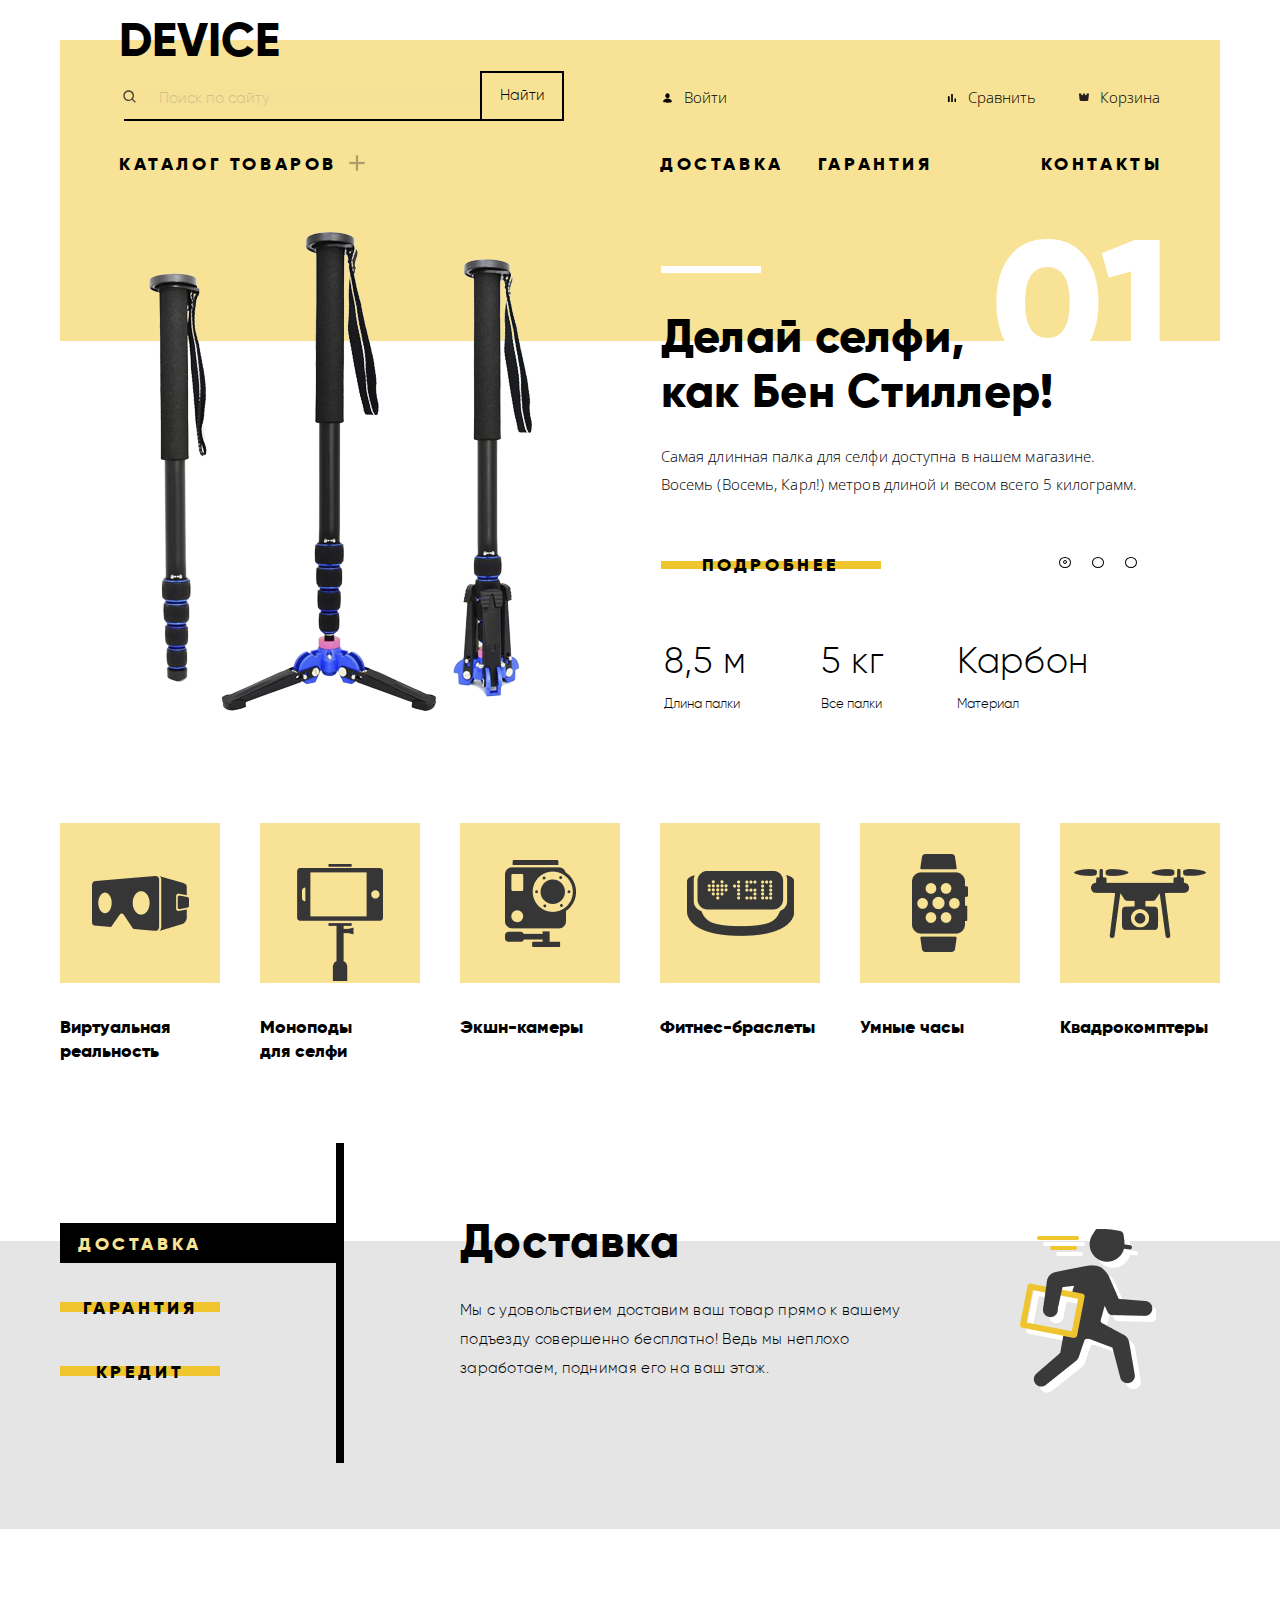
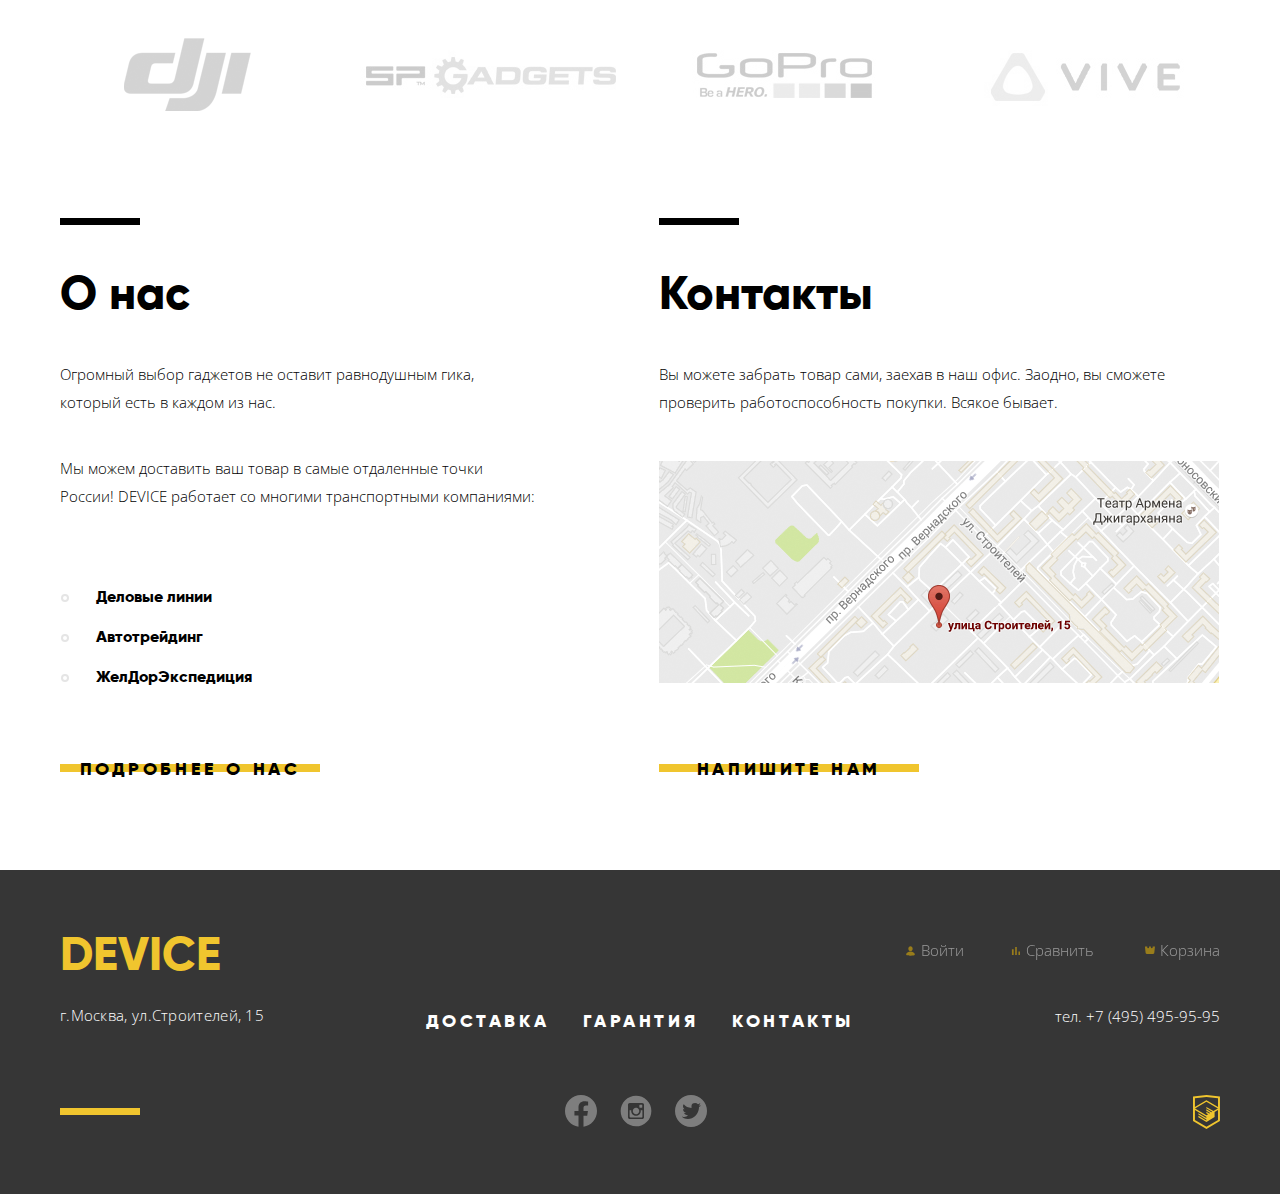
==== commit 4ee2f704: "На проверку!!!!" ====
--- a/index.html
+++ b/index.html
@@ -5,7 +5,7 @@
   <title>Device</title>
   <link href="https://fonts.googleapis.com/css2?family=Open+Sans:wght@300;400&display=swap" rel="stylesheet">
   <link href="css/normalize.css" rel="stylesheet">
-  <link href="css/style.css" rel="stylesheet">
+  <link href="css/style.min.css" rel="stylesheet">
   <link rel="icon" href="favicon.ico" />
   <link rel="icon" href="img/faviicon32.svg" type="image/svg+xml" />
   <link rel="apple-touch-icon" href="img/faviicon512.svg" />
@@ -20,10 +20,8 @@
         <h2 class="visually-hidden">Контант шапки</h2>
         <div class="search-catalog">
           <form class="form-search" action="https://echo.htmlacademy.ru/courses" method="post">
-            <label class="search-catalog-button">
-              <input class="pop" type="search" name="search" autocomplete="off" placeholder="Поиск по сайту" autofocus />
-              <button class="serch-btn" type="submit">Найти</button>
-            </label>
+            <input class="pop" type="search" name="search" autocomplete="off" placeholder="Поиск по сайту" autofocus />
+            <button class="serch-btn" type="submit">Найти</button>
           </form>
           <ul class="menu reset-list">
             <li class="menu-sort">
@@ -287,7 +285,7 @@
               <h3 class="slide-title-catalog">Гарантия</h3>
               <p class="slide-info-catalog-two reset-text">Если из-за возгорания купленного у нас товара у вас сгорит дом — <br />
                 не переживайте, мы выдадим вам новый. <br />
-                овар, не дом, конечно же.</p>
+                Товар, не дом, конечно же.</p>
               </li>
               <li class="slider-catalog-item slide-catalog" id="slide6">
                 <h3 class="slide-title-catalog">Кредит</h3>
@@ -364,7 +362,7 @@
                 <section>
                   <h2 class="visually-hidden">Карта</h2>
                   <a href="#" class="contacts-button-map">
-                  <img src="img/map.png" width="560" height="222" alt="Наше местоположение" />
+                    <img src="img/map.png" width="560" height="222" alt="Наше местоположение" />
                   </a>
                 </section>
               </div>
@@ -499,7 +497,7 @@
 
       <section class="modal modal-map">
         <h2 class="visually-hidden">Как до нас добраться</h2>
-        <iframe src="https://www.google.com/maps/embed?pb=!1m18!1m12!1m3!1d2249.11237494734!2d37.527429315658864!3d55.68703400453028!2m3!1f0!2f0!3f0!3m2!1i1024!2i768!4f13.1!3m3!1m2!1s0x46b54cf65f5c8955%3A0x694710ccd55501e!2z0YPQuy4g0KHRgtGA0L7QuNGC0LXQu9C10LksIDE1LCDQnNC-0YHQutCy0LAsIDExOTMxMQ!5e0!3m2!1sru!2sru!4v1613565994461!5m2!1sru!2sru" width="994" height="593" frameborder="0" style="border:0;" allowfullscreen="" aria-hidden="false" tabindex="0"></iframe>
+        <iframe src="https://www.google.com/maps/embed?pb=!1m18!1m12!1m3!1d2249.11237494734!2d37.527429315658864!3d55.68703400453028!2m3!1f0!2f0!3f0!3m2!1i1024!2i768!4f13.1!3m3!1m2!1s0x46b54cf65f5c8955%3A0x694710ccd55501e!2z0YPQuy4g0KHRgtGA0L7QuNGC0LXQu9C10LksIDE1LCDQnNC-0YHQutCy0LAsIDExOTMxMQ!5e0!3m2!1sru!2sru!4v1613565994461!5m2!1sru!2sru" width="994" height="593" style="border:0;" allowfullscreen="" aria-hidden="false" tabindex="0"></iframe>
         <button class="modal-close" type="button">
           <span class="visually-hidden">Закрыть</span>
         </button>
--- a/css/style.min.css
+++ b/css/style.min.css
@@ -0,0 +1 @@
+@font-face{font-family:"gilroy";src:url(../fonts/gilroyextrabold.woff2) format("woff2"),url(../fonts/gilroyextrabold.woff) format("woff");font-weight:800;font-style:normal}@font-face{font-family:"gilroy";src:url(../fonts/gilroylight.woff2) format("woff2"),url(../fonts/gilroylight.woff) format("woff");font-weight:400;font-style:normal}@font-face{font-family:"opensans";src:url(../fonts/opensans.woff2) format("woff2"),url(../fonts/opensans.woff) format("woff");font-weight:300;font-style:normal}@font-face{font-family:"opensans";src:url(../fonts/opensanslight.woff2) format("woff2"),url(../fonts/opensanslight.woff) format("woff");font-weight:400;font-style:normal}:root{--basic-black:#000;--basic-dark:#363636;--basic-grey:#464646;--basic-half-grey:#7e7e7e;--basic-grey-light:#e5e5e5;--basic-white:#FFF;--special-yellow-dark:#f0c52e;--special-yellow-light:#f7e296;--special-green:#91c92f;--status:#f6dada}.page-body{min-width:1200px;margin:0;padding:0;font-size:15px;line-height:24px;font-family:"gilroy","Arial",sans-serif;font-style:normal;font-weight:300;color:#000;background-color:var(--basic-white);min-height:100%;display:-ms-grid;display:grid;-ms-grid-rows:-webkit-min-content 1fr -webkit-min-content;-ms-grid-rows:min-content 1fr min-content;grid-template-rows:-webkit-min-content 1fr -webkit-min-content;grid-template-rows:min-content 1fr min-content;-ms-flex-line-pack:center;align-content:center;overflow-x:hidden}a{text-decoration:none;color:var(--basic-black)}.container{width:1160px;margin:0 auto}img{max-width:100%;height:auto}h3{font-weight:800;font-size:47px}*,:before,:after{-webkit-box-sizing:border-box;box-sizing:border-box}.page{height:100%}.visually-hidden{position:absolute;width:1px;height:1px;margin:-1px;border:0;padding:0;clip:rect(0 0 0 0);overflow:hidden}.reset-list{margin:0;padding:0;list-style:none}.reset-fieldset{margin:0;padding:0;border:none}.reset-text{margin:0}main{margin-top:55px}.main-header{position:relative;background:var(--special-yellow-light);display:-ms-grid;display:grid;margin-top:40px;min-height:186px}.main-header-logo{position:absolute;top:-59px;left:59px}.main-header-logo a{color:var(--basic-black)}.main-header-logo a:hover{opacity:.6}.main-header-logo a:active{opacity:.3}.menu{display:block;margin-top:28px}.menu-title{position:relative}.menu-title::before{content:"";position:absolute;right:-31px;width:22px;height:22px;background-image:url(../img/crest.png)}.menu-sort{display:inline-block;height:20px;position:relative}.menu-list{position:absolute;left:-59px;z-index:1;width:1160px;min-height:161px;padding-left:58px;padding-top:16px;display:-ms-grid;display:grid;-ms-grid-rows:30px 10px 30px 10px 30px;grid-template-rows:30px 30px 30px;-ms-grid-columns:220px 10px 160px 10px 130px;grid-template-columns:220px 160px 130px;gap:10px;background-color:var(--special-yellow-light);visibility:hidden}.menu-list > :nth-child(1){-ms-grid-row:1;-ms-grid-column:1}.menu-list > :nth-child(2){-ms-grid-row:1;-ms-grid-column:3}.menu-list > :nth-child(3){-ms-grid-row:1;-ms-grid-column:5}.menu-list > :nth-child(4){-ms-grid-row:3;-ms-grid-column:1}.menu-list > :nth-child(5){-ms-grid-row:3;-ms-grid-column:3}.menu-list > :nth-child(6){-ms-grid-row:3;-ms-grid-column:5}.menu-list > :nth-child(7){-ms-grid-row:5;-ms-grid-column:1}.menu-list > :nth-child(8){-ms-grid-row:5;-ms-grid-column:3}.menu-list > :nth-child(9){-ms-grid-row:5;-ms-grid-column:5}.menu-sort:focus-within .menu-list{visibility:visible}.menu-title:active{opacity:.3}.menu-title:hover{opacity:.6}.menu-title{font-weight:800;font-size:18px;letter-spacing:.2em;text-transform:uppercase;color:var(--basic-black)}.menu-item a{font-weight:300;font-size:15px;line-height:20px;color:var(--basic-black)}.menu-item:nth-child(2){-ms-grid-row:2;grid-row-start:2}.menu-item:nth-child(3){-ms-grid-row:3;grid-row-start:3}.menu-item:hover{opacity:.6}.menu-item:active{opacity:.3}.main-header-search{position:relative;display:-ms-grid;display:grid;-ms-grid-rows:-webkit-min-content -webkit-min-content;-ms-grid-rows:min-content min-content;grid-template-rows:-webkit-min-content -webkit-min-content;grid-template-rows:min-content min-content;-ms-grid-columns:1fr 560px;grid-template-columns:1fr 560px;-webkit-box-shadow:0 115px 0 0 var(--special-yellow-light);box-shadow:0 115px 0 0 var(--special-yellow-light)}.main-header-search > :nth-child(1){-ms-grid-row:1;-ms-grid-column:1}.main-header-search > :nth-child(2){-ms-grid-row:1;-ms-grid-column:2}.main-header-search > :nth-child(3){-ms-grid-row:2;-ms-grid-column:1}.main-header-search > :nth-child(4){-ms-grid-row:2;-ms-grid-column:2}.main-header-catalog{display:-ms-grid;display:grid;-ms-grid-rows:-webkit-min-content -webkit-min-content;-ms-grid-rows:min-content min-content;grid-template-rows:-webkit-min-content -webkit-min-content;grid-template-rows:min-content min-content;-ms-grid-columns:1fr 560px;grid-template-columns:1fr 560px}.main-header-catalog > :nth-child(1){-ms-grid-row:1;-ms-grid-column:1}.main-header-catalog > :nth-child(2){-ms-grid-row:1;-ms-grid-column:2}.main-header-catalog > :nth-child(3){-ms-grid-row:2;-ms-grid-column:1}.main-header-catalog > :nth-child(4){-ms-grid-row:2;-ms-grid-column:2}input[type="search"]{position:relative;margin-top:18px;padding-left:40px;width:360px;border:none;background-color:var(--special-yellow-light);outline:none;opacity:.3}input[type="search"]:hover{border:none;background-color:var(--special-yellow-light);outline:none;opacity:.6}.form-search:focus .serch-btn,.form-search:active .serch-btn{opacity:1}.serch-btn{position:absolute;top:0;right:96px;width:84px;height:50px;border:2px solid #000;background-color:#F7E296;opacity:0}.pop:focus ~ .serch-btn{opacity:1}.serch-btn:hover{color:var(--basic-white);background-color:var(--basic-black)}.serch-btn:focus{color:rgba(255,255,255,0.3);background-color:var(--basic-black)}.serch-btn::before{content:"";position:absolute;right:-2px;top:46px;height:2px;width:440px;display:block;background:var(--basic-black)}.search-catalog{position:relative;display:-ms-grid;display:grid;-ms-grid-rows:1fr 1fr;grid-template-rows:1fr 1fr;margin-left:59px;margin-top:31px}.search-catalog::before{position:absolute;content:"";top:19px;left:4px;width:13px;height:13px;background-image:url(../img/icon/serch.svg);background-repeat:no-repeat;background-position:0 0}.login-navigation{display:-ms-grid;display:grid;-ms-grid-rows:1fr 65px;grid-template-rows:1fr 65px}.header-navigation{-ms-flex-item-align:end;-ms-grid-row-align:end;align-self:end}.site-navigation{display:-webkit-box;display:-ms-flexbox;display:flex;-ms-flex-wrap:wrap;flex-wrap:wrap;margin-top:46px;margin-left:14px}.site-navigation a{font-family:Open Sans;line-height:20px;color:var(--basic-black)0}.site-navigation li{position:relative;padding-left:10px}.site-navigation li:nth-child(1){margin-right:231px}.site-navigation li:nth-child(2){margin-right:54px}.site-navigation li:hover{opacity:.6}.site-navigation li:active{opacity:.3}.catalog-navigation{display:-webkit-box;display:-ms-flexbox;display:flex;-ms-flex-wrap:wrap;flex-wrap:wrap;-webkit-box-pack:justify;-ms-flex-pack:justify;justify-content:space-between;margin-top:46px;margin-right:65px;margin-left:15px}.catalog-navigation a{font-family:Open Sans;line-height:20px;color:var(--basic-black)0}.catalog-navigation li{position:relative;padding-left:10px}.catalog-navigation li:nth-child(2){margin-right:66px}.catalog-navigation li:nth-child(3){margin-right:39px}.catalog-navigation li:hover{opacity:.6}.catalog-navigation li:active{opacity:.3}.site-log{opacity:.3}.site-logo a::before{position:absolute;content:"";top:7px;left:-11px;width:9px;height:10px;background-image:url(../img/icon/login-header.svg);background-repeat:no-repeat;background-position:0 0}.site-srav a::before{position:absolute;content:"";top:7px;left:-11px;width:9px;height:10px;background-image:url(../img/icon/header-srav.svg);background-repeat:no-repeat;background-position:0 0}.site-cor a::before{position:absolute;content:"";top:7px;left:-11px;width:10px;height:8px;background-image:url(../img/icon/cor-header.svg);background-repeat:no-repeat;background-position:0 0}.comfort-navigation{display:-webkit-box;display:-ms-flexbox;display:flex;-ms-flex-wrap:wrap;flex-wrap:wrap;margin-top:27px}.comfort-navigation li:hover{opacity:.6}.comfort-navigation li:active{opacity:.3}.comfort-navigation li:nth-child(1){margin-right:34px}.comfort-navigation li:nth-child(2){margin-right:108px}.header-navigation a{font-weight:800;font-size:18px;line-height:22px;letter-spacing:.2em;text-transform:uppercase;color:var(--basic-black)}.slider{position:relative}.slider-controls label{position:relative;display:inline-block;vertical-align:top;width:12px;height:11px;margin-right:21px;background:#fff;border:1px solid var(--basic-black);border-radius:50%;cursor:pointer;vertical-align:middle}.slide{display:none;position:relative}.slide::before{content:"";position:a}.slider-item{min-height:413px}.slider-controls{position:absolute;right:62px;bottom:200px;z-index:1;font-size:0;display:-webkit-inline-box;display:-ms-inline-flexbox;display:inline-flex}.slider-item-one{position:relative;display:-webkit-box;display:-ms-flexbox;display:flex;-ms-flex-pack:distribute;justify-content:space-around;margin-top:36px}.slider-item-two{position:relative;display:-webkit-box;display:-ms-flexbox;display:flex;-ms-flex-pack:distribute;justify-content:space-around;margin-top:36px}.slider-item-there{position:relative;display:-webkit-box;display:-ms-flexbox;display:flex;-ms-flex-pack:distribute;justify-content:space-around;margin-top:36px}.slider-item-there h3{position:relative;margin-bottom:29px;line-height:53px;min-width:630px}.slider-wrapper-one{width:487px;margin-left:384px}.slider-wrapper-two{width:487px;margin-left:384px}.slider-wrapper-there{width:487px;margin-left:384px}.slider-title{position:relative;width:393px;margin-bottom:23px;line-height:55px;letter-spacing:.3px}.slider-title::before{content:"";position:absolute;top:-43px;width:100px;height:7px;background-color:var(--basic-white)}.slider-number{position:absolute;top:-68px;right:48px;font-family:Gilroy;font-weight:800;font-size:179px;line-height:219px;text-transform:uppercase;color:var(--basic-white)}.slider-info-one{font-family:Open Sans;line-height:28px;color:var(--basic-black);margin-bottom:46px;letter-spacing:.1px;max-width:484px}.slider-info-two{font-family:Open Sans;color:var(--basic-black);margin-bottom:50px}.slider-info-there{font-family:Open Sans;font-size:15px;color:var(--basic-black);margin-bottom:50px}.slider-img-one{position:absolute;top:-34px;left:88px}.slider-img-two{position:absolute;top:33px;left:57px}.slider-img-there{position:absolute;top:-34px;left:88px}#product-1:checked ~ .site-wrapper #slide1,#product-2:checked ~ .site-wrapper #slide2,#product-3:checked ~ .site-wrapper #slide3{display:block;height:506px}#product-1:checked ~ .site-wrapper label[for="product-1"],#product-2:checked ~ .site-wrapper label[for="product-2"],#product-3:checked ~ .site-wrapper label[for="product-3"]{position:relative;display:block}#product-1:checked ~ .site-wrapper label[for="product-1"]::before,#product-2:checked ~ .site-wrapper label[for="product-2"]::before,#product-3:checked ~ .site-wrapper label[for="product-3"]::before{position:absolute;content:"";top:25%;left:28%;width:4px;height:4px;border:1px solid var(--basic-black);border-radius:50%}.button-slider{position:relative;display:inline-block;vertical-align:top;width:220px;min-height:40px;padding:10px 20px;font-family:Gilroy;font-weight:800;font-size:18px;line-height:22px;text-align:center;letter-spacing:.2em;text-transform:uppercase;color:var(--basic-black)}.button-slider::before{content:"";position:absolute;top:calc(50% - 4px);left:0;z-index:-1;width:100%;min-height:8px;background-color:var(--special-yellow-dark);-webkit-transition:top 0.5s,min-height .5s;-o-transition:top 0.5s,min-height .5s;transition:top 0.5s,min-height .5s}.button-slider:hover::before{top:0;min-height:100%}.button-slider:active{color:rgba(0,0,0,0.3)}.slider-catalog{display:-ms-grid;display:grid;-ms-grid-columns:277px 1fr;grid-template-columns:277px 1fr}.site-catalog{position:relative;margin-top:125px}.site-catalog::before{content:"";position:absolute;top:35px;z-index:-1;height:288px;width:100%;background-color:var(--basic-grey-light)}.slider-controls-catalog{position:relative}.slider-controls-catalog::before{content:"";position:absolute;top:-63px;right:-7px;width:8px;height:320px;background-color:var(--basic-black)}.features-title{position:relative;z-index:0;display:-ms-grid;display:grid;margin-bottom:24px;margin-top:17px;padding-top:10px;min-height:40px;width:160px;font-family:Gilroy;font-weight:800;font-size:18px;line-height:22px;text-align:center;letter-spacing:.2em;text-transform:uppercase;color:var(--basic-black)}.slider-controls-catalog h3{margin-bottom:27px}.features-title:before{content:"";position:absolute;top:calc(50% - 5px);left:0;z-index:-1;width:100%;min-height:10px;background-color:var(--special-yellow-dark);color:var(--basic-black);-webkit-transition:top 0.5s,min-height 0.5s,background-color 0.5s,width .5s;-o-transition:top 0.5s,min-height 0.5s,background-color 0.5s,width .5s;transition:top 0.5s,min-height 0.5s,background-color 0.5s,width .5s}.features-list{margin-left:83px}.features-title:hover::before{top:0;min-height:100%}.slide-title-catalog{margin:0;margin-top:8px;letter-spacing:1px}.slide-catalog{display:none}.slide-info-catalog-one{width:453px;margin-top:43px;line-height:29px;letter-spacing:.3px}.slide-info-catalog-two{width:495px;margin-top:48px;line-height:29px}.slide-info-catalog-there{width:495px;margin-top:48px;line-height:29px}.slider-catalog-item:first-child::before{content:"";position:absolute;right:64px;width:136px;height:164px;background-image:url(../img/catalog/delivery.png);background-repeat:no-repeat;background-position:0 0}.slider-catalog-item:nth-child(2)::before{content:"";position:absolute;right:35px;bottom:8px;width:166px;height:190px;background-image:url(../img/catalog/warranty.png);background-repeat:no-repeat;background-position:0 0}.slider-catalog-item:last-child::before{content:"";position:absolute;right:50px;bottom:9px;width:155px;height:187px;background-image:url(../img/catalog/credit.png);background-repeat:no-repeat;background-position:0 0}#product-4:checked ~ .site-catalog #slide4,#product-5:checked ~ .site-catalog #slide5,#product-6:checked ~ .site-catalog #slide6{position:relative;display:block}#product-4:checked ~ .site-catalog label[for="product-4"],#product-5:checked ~ .site-catalog label[for="product-5"],#product-6:checked ~ .site-catalog label[for="product-6"]{position:relative;color:var(--special-yellow-light);z-index:2;display:block}#product-4:checked ~ .site-catalog label[for="product-4"]::before,#product-5:checked ~ .site-catalog label[for="product-5"]::before,#product-6:checked ~ .site-catalog label[for="product-6"]::before{position:absolute;top:0;z-index:-1;width:276px;height:40px;padding-left:23px;background-color:var(--basic-black)}.table-title{font-family:Gilroy;font-style:normal;font-size:36px;line-height:42px;letter-spacing:.6px;padding-bottom:7px;color:var(--basic-black)}.table-title:not(:last-child){padding-right:71px}.table-info{font-family:Gilroy;font-size:13px;color:var(--basic-black)}.table-wrapper{margin-top:51px}.item-navigation{display:-webkit-box;display:-ms-flexbox;display:flex;-ms-flex-wrap:wrap;flex-wrap:wrap;-webkit-box-pack:justify;-ms-flex-pack:justify;justify-content:space-between}.item-info{width:160px;margin-top:32px;font-family:Gilroy;font-weight:800;font-size:18px;color:#000}.item-list div{position:relative;width:160px;height:160px;background-color:var(--special-yellow-light);-webkit-transition:background-color 0.4s,opacity .4s;-o-transition:background-color 0.4s,opacity .4s;transition:background-color 0.4s,opacity .4s}.item-list div:hover{position:relative;width:160px;height:160px;background-color:var(--special-yellow-dark)}.item-list div:active{position:relative;width:160px;height:160px;background-color:var(--special-yellow-dark);opacity:.6}.item-img{position:absolute;left:0;top:0;bottom:0;right:0;margin:auto}.item-img-mono{position:absolute;left:0;bottom:2px;right:0;margin:auto}.brand-navigation{display:-webkit-box;display:-ms-flexbox;display:flex;-webkit-box-pack:justify;-ms-flex-pack:justify;justify-content:space-between;-ms-flex-wrap:wrap;flex-wrap:wrap;margin-top:211px}.brand-item{opacity:.2;-webkit-filter:grayscale(100%);filter:grayscale(100%);-webkit-transition:opacity 1s;-o-transition:opacity 1s;transition:opacity 1s}.brand-item:hover{opacity:1;-webkit-filter:grayscale(0%);filter:grayscale(0%)}.brand-navigation img{max-width:100%;-o-object-fit:contain;object-fit:contain}.main-info{display:-ms-grid;display:grid;-ms-grid-columns:1fr 38px 1fr;grid-template-columns:1fr 1fr;gap:38px;margin-top:101px}.company-title{position:relative;margin-bottom:55px}.company-title::before{content:"";position:absolute;top:-63px;width:80px;border-top:7px solid var(--basic-black)}.contact-title{position:relative}.contact-title::before{content:"";position:absolute;top:-63px;width:80px;border-top:7px solid var(--basic-black)}.company-info{font-family:Open Sans;line-height:28px;width:473px;color:var(--basic-black)}.company-info-lou{margin-top:38px;width:479px;font-family:Open Sans;font-weight:300;font-size:15px;line-height:28px;color:var(--basic-black)}.contact-info{margin-top:55px;margin-bottom:45px}.map{margin-bottom:59px}.work{margin-top:73px;margin-bottom:62px;padding-left:16px;list-style:none}.work-list{position:relative;padding-left:20px;margin-bottom:-4px;color:var(--basic-half-grey)}.work-list::before{content:"";position:absolute;top:11px;left:-15px;height:8px;width:8px;border-radius:50%;border:2px solid #E5E5E5}.work-info{font-family:Gilroy;font-weight:800;font-size:16px;line-height:28px;color:var(--basic-black)}.contact-info{font-family:Open Sans;line-height:28px;color:var(--basic-black)}.button-style{display:inline-block;vertical-align:top;position:relative;width:260px;min-height:40px;padding-top:9px;font-family:Gilroy;font-weight:800;font-size:18px;line-height:22px;text-align:center;letter-spacing:.2em;text-transform:uppercase;color:var(--basic-black)}.button-style::before{content:"";position:absolute;top:calc(50% - 5px);left:0;z-index:-1;width:100%;min-height:8px;background-color:var(--special-yellow-dark);-webkit-transition:top 0.5s,min-height .5s;-o-transition:top 0.5s,min-height .5s;transition:top 0.5s,min-height .5s}.button-style:hover::before{top:0;min-height:100%}.button-style:active{color:rgba(0,0,0,0.3)}.page-catalog{display:-ms-grid;display:grid;-ms-grid-columns:328px 1fr;grid-template-columns:328px 1fr;-ms-grid-rows:108px;grid-template-rows:108px}.page-catalog > :nth-child(1){-ms-grid-row:1;-ms-grid-column:1}.page-catalog > :nth-child(2){-ms-grid-row:1;-ms-grid-column:2}.main-title{grid-column:1 / -1;margin-left:60px;letter-spacing:.5px}.main-list{grid-column:1 / -1;margin-left:60px;display:-webkit-box;display:-ms-flexbox;display:flex}.main-list a{font-family:Open Sans;font-weight:300;font-size:14px;line-height:19px;color:var(--basic-black);opacity:.6}.main-list li{position:relative;margin-right:38px;letter-spacing:.1px}.main-list a:hover{opacity:1}.main-list a:active{opacity:.3}.main-list li:not(:last-child)::before{content:"";position:absolute;right:-20px;top:9px;width:4px;height:6.7px;background-image:url(../img/right.png);background-repeat:no-no-repeat;background-position:0 0}.catalog-result{margin-top:70px;margin-left:72px}.catalog-sort{display:-webkit-box;display:-ms-flexbox;display:flex;-webkit-box-align:baseline;-ms-flex-align:baseline;align-items:baseline;height:70px;padding-top:10px;padding-left:73px;background-color:var(--basic-grey-light);-webkit-box-shadow:170px 0 0 0 var(--basic-grey-light);box-shadow:170px 0 0 0 var(--basic-grey-light)}.sort-list{display:-webkit-box;display:-ms-flexbox;display:flex;margin-left:50px}.sort-list li{font-family:Open Sans;font-size:14px;opacity:.3}.sort-list li:first-child{margin-right:32px}.sort-list li:nth-child(2){margin-right:32px}.sort-list li:hover{opacity:.6}.sort-list li:active{opacity:1}.sort-list-up-down{display:-webkit-box;display:-ms-flexbox;display:flex;margin-left:229px}.sort-list-up-down a{opacity:.2}.sort-list-up-down a:hover{opacity:.5}.sort-list-up-down a:active{opacity:1}.sort-list-down{margin-left:16px}.sort-title{font-family:Gilroy;font-weight:800;font-size:16px;line-height:20px;letter-spacing:3.5px;text-transform:uppercase}.catalog-filter{display:-ms-grid;display:grid;-ms-grid-columns:328px 1fr;grid-template-columns:328px 1fr;margin-top:43px;background-color:var(--basic-grey-light);-webkit-box-shadow:-170px 0 0 0 var(--basic-grey-light);box-shadow:-170px 0 0 0 var(--basic-grey-light)}.catalog-list{display:-ms-grid;display:grid;-ms-grid-columns:360px 40px 360px;grid-template-columns:360px 360px;-webkit-column-gap:40px;-moz-column-gap:40px;column-gap:40px}.catalog-item{position:relative}.catalog-item img{max-width:100%;-o-object-fit:contain;object-fit:contain}.catalog-item:nth-child(3){margin-top:26px}.catalog-item:last-child{margin-top:26px}.catalog-item:last-child::before{content:"";position:absolute;top:28px;right:26px;width:62px;height:62px;background-image:url(../img/catalog/new.png);background-position:0 0;background-repeat:no-repeat}.catalog-info{position:absolute;bottom:99px;display:block;width:360px;min-height:381px;text-align:center;-webkit-transition:opacity 0.6s,background-color .6s;-o-transition:opacity 0.6s,background-color .6s;transition:opacity 0.6s,background-color .6s;opacity:0}.desct{display:-webkit-box;display:-ms-flexbox;display:flex;-webkit-box-align:baseline;-ms-flex-align:baseline;align-items:baseline;-webkit-box-pack:justify;-ms-flex-pack:justify;justify-content:space-between}.desct-title{max-width:265px;font-family:Gilroy;font-weight:800;font-size:18px;line-height:25px;letter-spacing:.3px;color:var(--basic-black)}.desct-info{letter-spacing:.6px}.catalog-range{margin-top:130px}li.catalog-item:hover section.catalog-info{background-color:var(--basic-grey-light);opacity:.7}.catalog-info-desct{font-family:Open Sans;font-size:13px;line-height:18px;letter-spacing:.1em;color:var(--basic-black);opacity:.5}.catalog-info-desct:hover{opacity:1}.catalog-info-desct:active{opacity:.2}.button-catalog{position:relative;width:260px;min-height:40px;padding-top:9px;font-family:Gilroy;font-weight:800;font-size:18px;line-height:22px;text-align:center;letter-spacing:.2em;text-transform:uppercase;color:var(--basic-black)}.button-catalog::before{content:"";position:absolute;right:-35px;top:14px;z-index:-1;width:200px;min-height:8px;background-color:var(--special-yellow-dark);-webkit-transition:top 0.5s,min-height .5s;-o-transition:top 0.5s,min-height .5s;transition:top 0.5s,min-height .5s}.button-catalog:hover::before{top:4px;min-height:100%}.button-catalog:active{color:rgba(0,0,0,0.3)}.filter-post{margin-top:85px;margin-left:59px}.filter-title{padding-top:26px;padding-left:62px;height:70px;margin:0;font-family:Gilroy;font-weight:800;font-size:16px;line-height:20px;letter-spacing:3.5px;text-transform:uppercase;-webkit-box-shadow:-170px 0 0 0 #DCDCDC;box-shadow:-170px 0 0 0 #DCDCDC;background-color:#DCDCDC}.filter-value{position:absolute;font-family:Gilroy;font-weight:800;font-size:14px;line-height:17px;letter-spacing:2.4px;color:var(--basic-black)}.filter-value::before{content:"";position:absolute;top:-16px;left:1px;width:200px;height:2px;background-color:var(--basic-black)}.range-filter{width:200px;margin-top:17px}.range-controls{position:relative;height:41px;margin-bottom:15px;padding-top:39px;padding-right:20px;padding-left:10px;background-color:var(--basic-grey-light);border-radius:5px}.range-controls .scale{height:2px;background:#d7dcde}.range-controls .bar{width:60%;height:2px;background:var(--special-green)}.range-controls .toggle{position:absolute;top:31px;left:0;width:4px;height:4px;padding:1px;border:8px solid #fff;background-color:var(--basic-half-grey);-webkit-box-shadow:0 2px 1px 0 #cfcfcf;box-shadow:0 2px 1px 0 #cfcfcf;border-radius:50%;cursor:pointer}.range-controls .toggle-min{left:0}.range-controls .toggle-max{margin-bottom:56px;left:110px}.price-controls{display:-webkit-box;display:-ms-flexbox;display:flex;margin-bottom:43px;font-size:0}.price-controls label{display:-webkit-inline-box;display:-ms-inline-flexbox;display:inline-flex;width:50%;font-size:14px;text-transform:uppercase;vertical-align:middle}.price-controls input{width:41px;font-size:14px;text-align:center;color:#283136;border:none;background-color:#E5E5E5}.min-price input{width:16px}.max-price{text-align:right}.option-title{position:relative;margin-bottom:28px;font-weight:800;font-size:16px;line-height:17px;letter-spacing:.1em;color:var(--basic-black)}.option-title::before{content:"";position:absolute;top:-16px;left:1px;width:200px;height:2px;background-color:var(--basic-black)}.option-check-list{position:relative;margin-bottom:9px}.bluetooth{margin-top:41px;margin-bottom:30px}.bluetooth-title{position:relative;font-weight:800;font-size:16px;line-height:17px;letter-spacing:.1em;color:var(--basic-black)}.bluetooth-title::before{content:"";position:absolute;top:-16px;left:1px;width:200px;height:2px;background-color:var(--basic-black)}.bluetooth-one{margin-top:27px}.bluetooth-one li{position:relative;margin-top:10px}.check-box{position:absolute;top:2px;left:38px;font-family:Open Sans;font-weight:300;font-size:14px;line-height:19px;color:var(--basic-black)}input[type=checkbox],input[type=radio]{display:none}input[type=checkbox]:checked + label::before{content:url("../img/box/checkbox-on.svg")}input[type=checkbox]:checked:hover + label::before,input[type=checkbox]:checked:focus + label::before{cursor:pointer;opacity:.6}input[type=checkbox]:checked:active + label::before{content:url("../img/box/checkbox-off.svg")}input[type=checkbox]:checked:disabled + label::before{opacity:.25}input[type=checkbox]:not(:checked) + label::before{content:url("../img/box/checkbox-off.svg")}input[type=checkbox]:not(:checked):hover + label::before,input[type=checkbox]:not(:checked):focus + label::before{cursor:pointer;opacity:.6}input[type=checkbox]:not(:checked):active + label::before{content:url("../img/box/checkbox-on.svg")}input[type=checkbox]:not(:checked):disabled + label::before{opacity:.25}input[type=radio]:checked + label::before{content:url("../img/box/radio-on.svg")}input[type=radio]:checked:hover + label::before,input[type=radio]:checked:focus + label::before{cursor:pointer;opacity:.6}input[type=radio]:checked:active + label::before{content:url("../img/box/radio-off.svg")}input[type=radio]:checked:disabled + label::before{opacity:.25}input[type=radio]:not(:checked) + label::before{content:url("../img/box/radio-off.svg")}input[type=radio]:not(:checked):hover + label::before,input[type=radio]:not(:checked):focus + label::before{cursor:pointer;opacity:.6}input[type=radio]:not(:checked):active + label::before{content:url("../img/box/radio-on.svg")}input[type=radio]:not(:checked):disabled + label::before{opacity:.25}.button-present{position:relative;z-index:0;width:260px;min-height:40px;padding-top:9px;padding-right:67px;font-family:Gilroy;font-weight:800;font-size:18px;line-height:22px;text-align:center;letter-spacing:.2em;text-transform:uppercase;color:var(--basic-black);background-color:var(--basic-grey-light);border:none;outline:none}.button-present::before{content:"";position:absolute;right:62px;top:19px;z-index:-1;width:200px;min-height:8px;background-color:var(--special-yellow-dark);-webkit-transition:top 0.5s,min-height .5s;-o-transition:top 0.5s,min-height .5s;transition:top 0.5s,min-height .5s}.button-present:hover::before{top:4px;min-height:100%}.button-present:active{color:rgba(0,0,0,0.3)}.pagination-nav{display:-webkit-box;display:-ms-flexbox;display:flex;-webkit-box-pack:justify;-ms-flex-pack:justify;justify-content:space-between;-webkit-box-align:center;-ms-flex-align:center;align-items:center;width:760px;height:70px;margin-bottom:75px;margin-top:9px;background:var(--basic-grey-light)}.pagination{display:-webkit-box;display:-ms-flexbox;display:flex;margin-right:24px}.pagination-item a{width:120px;height:70px;padding-top:22px;padding-left:31px;font-family:Gilroy;font-weight:800;font-size:16px;line-height:25px;letter-spacing:3.5px;text-transform:uppercase;color:var(--basic-black)}.pagination-item:not(:first-child){opacity:.3}.pagination-item:hover{opacity:.6}.pagination-item:active{opacity:1}.button-back{width:120px;height:70px;padding-left:29px;font-family:Gilroy;font-weight:800;font-size:16px;line-height:65px;letter-spacing:3.5px;text-transform:uppercase}.button-back:hover{background-color:#D9D9D9}.button-back:active{background-color:#D9D9D9;opacity:.3}.button-go{width:120px;height:70px;padding-top:22px;padding-left:15px;font-family:Gilroy;font-weight:800;font-size:16px;line-height:20px;letter-spacing:3.5px;text-transform:uppercase}.button-go:hover{background-color:#D9D9D9}.button-go:active{background-color:#D9D9D9;opacity:.3}.footer{margin-top:81px;height:324px;background:var(--basic-dark)}.footer-catalog{height:324px;background:var(--basic-dark);height:324px;background:var(--basic-dark)}.footer-global{display:-ms-grid;display:grid;-ms-grid-columns:1fr -webkit-max-content 1fr;-ms-grid-columns:1fr max-content 1fr;grid-template-columns:1fr -webkit-max-content 1fr;grid-template-columns:1fr max-content 1fr;-ms-grid-rows:100px 100px 100px;grid-template-rows:100px 100px 100px;margin-top:25px}.footer-global > :nth-child(1){-ms-grid-row:1;-ms-grid-column:1}.footer-global > :nth-child(2){-ms-grid-row:1;-ms-grid-column:2}.footer-global > :nth-child(3){-ms-grid-row:1;-ms-grid-column:3}.footer-global > :nth-child(4){-ms-grid-row:2;-ms-grid-column:1}.footer-global > :nth-child(5){-ms-grid-row:2;-ms-grid-column:2}.footer-global > :nth-child(6){-ms-grid-row:2;-ms-grid-column:3}.footer-global > :nth-child(7){-ms-grid-row:3;-ms-grid-column:1}.footer-global > :nth-child(8){-ms-grid-row:3;-ms-grid-column:2}.footer-global > :nth-child(9){-ms-grid-row:3;-ms-grid-column:3}.footer-global-catalog{display:-ms-grid;display:grid;-ms-grid-columns:-webkit-max-content 1fr 1fr;-ms-grid-columns:max-content 1fr 1fr;grid-template-columns:-webkit-max-content 1fr 1fr;grid-template-columns:max-content 1fr 1fr;-ms-grid-rows:100px 100px 100px;grid-template-rows:100px 100px 100px;margin-top:25px}.footer-global-catalog > :nth-child(1){-ms-grid-row:1;-ms-grid-column:1}.footer-global-catalog > :nth-child(2){-ms-grid-row:1;-ms-grid-column:2}.footer-global-catalog > :nth-child(3){-ms-grid-row:1;-ms-grid-column:3}.footer-global-catalog > :nth-child(4){-ms-grid-row:2;-ms-grid-column:1}.footer-global-catalog > :nth-child(5){-ms-grid-row:2;-ms-grid-column:2}.footer-global-catalog > :nth-child(6){-ms-grid-row:2;-ms-grid-column:3}.footer-global-catalog > :nth-child(7){-ms-grid-row:3;-ms-grid-column:1}.footer-global-catalog > :nth-child(8){-ms-grid-row:3;-ms-grid-column:2}.footer-global-catalog > :nth-child(9){-ms-grid-row:3;-ms-grid-column:3}.footer-adres{margin-top:26px}.addres-title{color:var(--special-yellow-dark)}.addres-title:hover{opacity:.6}.addres-title:active{opacity:.3}.addres-info{position:relative;margin-top:-8px;font-family:Open Sans;line-height:20px;letter-spacing:.3px;color:var(--basic-white)}.addres-info::before{content:"";position:absolute;bottom:-90px;width:80px;height:7px;background-color:var(--special-yellow-dark)}.footer-comfort{-ms-grid-column:2;grid-column-start:2;-ms-grid-row:2;grid-row-start:2}.footer-comfort-catalog{-ms-grid-column:2;grid-column-start:2;-ms-grid-row:2;grid-row-start:2;-ms-grid-column-span:2;grid-column-end:4;margin-left:128px}.footer-comfort-catalog a{font-family:Gilroy;font-weight:800;font-size:18px;line-height:22px;letter-spacing:.2em;text-transform:uppercase;color:var(--basic-white)}.footer-comfort a{font-family:Gilroy;font-weight:800;font-size:18px;line-height:22px;letter-spacing:.2em;text-transform:uppercase;color:var(--basic-white)}.comfort-list{display:-webkit-box;display:-ms-flexbox;display:flex;-ms-flex-wrap:wrap;flex-wrap:wrap;width:464px;margin-left:35px}.comfort-list li{margin-right:34px}.comfort-list li:hover{opacity:.6}.comfort-list li:active{opacity:.3}.main-footer-social{-ms-grid-column:2;grid-column-start:2;-ms-grid-row:3;grid-row-start:3;-ms-grid-column-align:center;justify-self:center}.main-footer-social-catalog{-ms-grid-column:2;grid-column-start:2;-ms-grid-row:3;grid-row-start:3;justify-self:flex-end}.footer-social{display:-webkit-box;display:-ms-flexbox;display:flex;-ms-flex-wrap:wrap;flex-wrap:wrap;margin-right:32px}.footer-social li{margin-left:23px;opacity:.6}.footer-social li:hover{opacity:.3}.footer-social li:active{opacity:.1}.footer-login{display:-ms-grid;display:grid;-ms-grid-column:4;grid-column-start:4;-ms-grid-column-span:-2;grid-column-end:2;-ms-grid-row:1;grid-row-start:1}.login-list{display:-ms-grid;display:grid;-ms-grid-columns:1fr 1fr 60px;grid-template-columns:1fr 1fr 60px;-ms-grid-row-align:center;align-self:center;-ms-grid-column-align:self-end;justify-self:self-end;margin-top:11px}.login-list li{position:relative}.login-logo a::before{content:"";position:absolute;top:7px;left:-15px;width:9px;height:10px;background-image:url(../img/icon/footerl.svg);background-repeat:no-repeat;background-position:0 0}.login-list li{opacity:.7}.login-list li:hover{opacity:1}.login-list li:active{opacity:.3}.login-list a{font-family:Open Sans;font-style:normal;line-height:20px;color:var(--basic-white);opacity:.7}.login-logout{margin-left:25px}.login-list-catalog{display:-ms-grid;display:grid;-ms-grid-row-align:center;align-self:center;-ms-grid-column-align:self-end;justify-self:self-end;margin-top:11px;-ms-grid-columns:-webkit-max-content 1fr 1fr 60px;-ms-grid-columns:max-content 1fr 1fr 60px;grid-template-columns:-webkit-max-content 1fr 1fr 60px;grid-template-columns:max-content 1fr 1fr 60px}.login-list-catalog li{position:relative}.login-logo-catalog a::before{content:"";position:absolute;top:7px;left:-15px;width:9px;height:10px;background-image:url(../img/icon/footerl.svg);background-repeat:no-repeat;background-position:0 0}.login-list-catalog li{opacity:.7}.login-list-catalog li:hover{opacity:1}.login-list-catalog li:active{opacity:.3}.login-list-catalog a{font-family:Open Sans;font-style:normal;line-height:20px;color:var(--basic-white);opacity:.7}.login-logo{margin-left:29px}.login-stat{margin-right:66px}.login-stat a::before{content:"";position:absolute;top:7px;left:-15px;width:9px;height:10px;background-image:url(../img/icon/footer-stat.svg);background-repeat:no-repeat;background-position:0 0}.login-cor a::before{content:"";position:absolute;top:7px;left:-15px;width:10px;height:8px;background-image:url(../img/icon/footer-cor.svg);background-repeat:no-repeat;background-position:0 0}.main-contact{-ms-grid-column:4;grid-column-start:4;-ms-grid-column-span:-2;grid-column-end:2;-ms-grid-row:2;grid-row-start:2;-ms-grid-column-align:end;justify-self:end;align-self:baseline;margin-top:10px}.tel{font-family:Open Sans;line-height:20px;color:var(--basic-white)}.main-html-logo{-ms-grid-column:3;grid-column-start:3;-ms-grid-row:3;grid-row-start:3;-ms-grid-column-align:end;justify-self:end}.html-logo:hover{opacity:.6}.html-logo:active{opacity:.3}.modal{position:fixed;top:0;right:0;bottom:0;left:0;margin:auto;width:960px;height:550px;background-color:var(--basic-white)}.modal-map{display:none}.modal-login{display:none}.modal-name{display:inline-block;vertical-align:bottom;margin-right:35px;margin-left:100px}.modal-name label{display:block;margin-top:92px;margin-bottom:10px;font-family:Gilroy;font-weight:800;font-size:18px;line-height:22px;color:var(--basic-black)}.modal-name input{width:360px;height:50px;padding-left:20px;font-size:15px;line-height:19px;color:rgba(0,0,0,0.4);background-color:#F2F2F2;border:none}.modal-email{display:inline-block;vertical-align:bottom}.modal-email label{display:block;margin-bottom:10px;font-family:Gilroy;font-weight:800;font-size:18px;line-height:22px;color:var(--basic-black)}.modal-email input{width:360px;height:50px;padding-left:20px;font-size:15px;line-height:19px;color:rgba(0,0,0,0.4);background-color:#F2F2F2;border:none}.modal-text{display:block;margin-top:32px;margin-left:100px}.modal-text label{display:block;margin-bottom:10px;font-family:Gilroy;font-weight:800;font-size:18px;line-height:22px;color:var(--basic-black)}.chat{width:760px;height:199px;padding:10px;background-color:#F2F2F2;border:none}.modal-button{position:relative;z-index:0;width:260px;min-height:40px;padding-top:9px;padding-right:67px;margin-left:100px;margin-top:27px;font-family:Gilroy;font-weight:800;font-size:18px;line-height:22px;text-align:center;letter-spacing:.2em;text-transform:uppercase;color:var(--basic-black);background-color:var(--basic-white);border:none;outline:none}.modal-button::before{content:"";position:absolute;right:62px;top:19px;z-index:-1;width:200px;min-height:8px;background-color:var(--special-yellow-dark);-webkit-transition:top 0.5s,min-height .5s;-o-transition:top 0.5s,min-height .5s;transition:top 0.5s,min-height .5s}.modal-button:hover::before{top:4px;min-height:100%}.modal-close{position:absolute;top:13px;right:17px;height:55px;width:55px;border:none;border-radius:50%;background-color:var(--special-yellow-dark);opacity:.5;-webkit-transition:opacity .5s;-o-transition:opacity .5s;transition:opacity .5s}.modal-close::before{content:"";position:absolute;top:17px;left:18px;width:19px;height:19px;background-image:url(../img/modal-close.png);background-repeat:no-repeat;background-position:0 0}.modal-close:hover{opacity:1}.modal-close:active{opacity:.3}.name-form input:hover{background-color:#EAEAEA}.name-form input:focus{outline:none;border:2px solid #F7E296;background-color:var(--basic-white)}.name-form textarea:hover{background-color:#EAEAEA}.modal-map iframe{-webkit-box-shadow:0 0 15px 3px var(--basic-black);box-shadow:0 0 15px 3px var(--basic-black)}.modal-show{display:block;-webkit-animation:bounce .6s;animation:bounce .6s}.modal-error{-webkit-animation:shake .6s;animation:shake .6s}@-webkit-keyframes bounce{0%{-webkit-transform:translateY(-2000px);transform:translateY(-2000px)}70%{-webkit-transform:translateY(30px);transform:translateY(30px)}90%{-webkit-transform:translateY(-10px);transform:translateY(-10px)}100%{-webkit-transform:translateY(0);transform:translateY(0)}}@keyframes bounce{0%{-webkit-transform:translateY(-2000px);transform:translateY(-2000px)}70%{-webkit-transform:translateY(30px);transform:translateY(30px)}90%{-webkit-transform:translateY(-10px);transform:translateY(-10px)}100%{-webkit-transform:translateY(0);transform:translateY(0)}}@-webkit-keyframes shake{0%,100%{-webkit-transform:translateX(0);transform:translateX(0)}10%,30%,50%,70%,90%{-webkit-transform:translateX(-10px);transform:translateX(-10px)}20%,40%,60%,80%{-webkit-transform:translateX(10px);transform:translateX(10px)}}@keyframes shake{0%,100%{-webkit-transform:translateX(0);transform:translateX(0)}10%,30%,50%,70%,90%{-webkit-transform:translateX(-10px);transform:translateX(-10px)}20%,40%,60%,80%{-webkit-transform:translateX(10px);transform:translateX(10px)}}
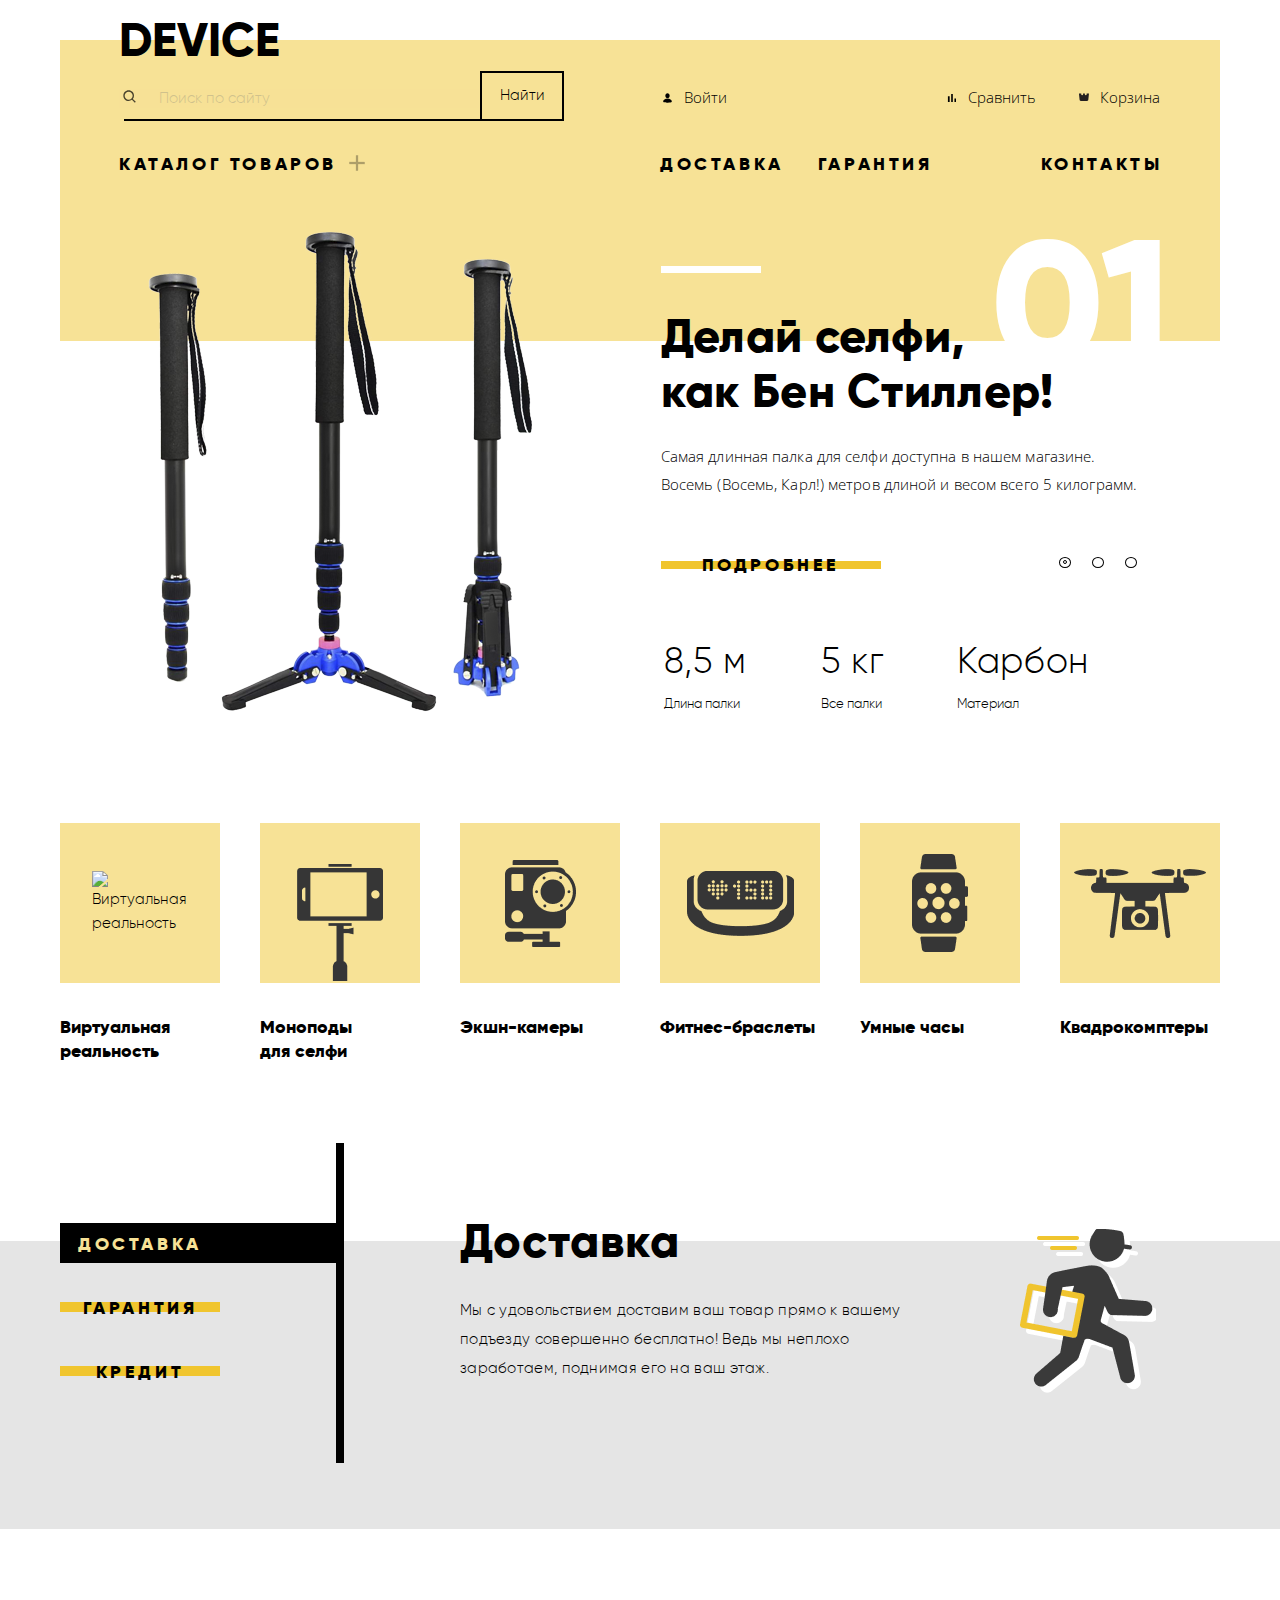
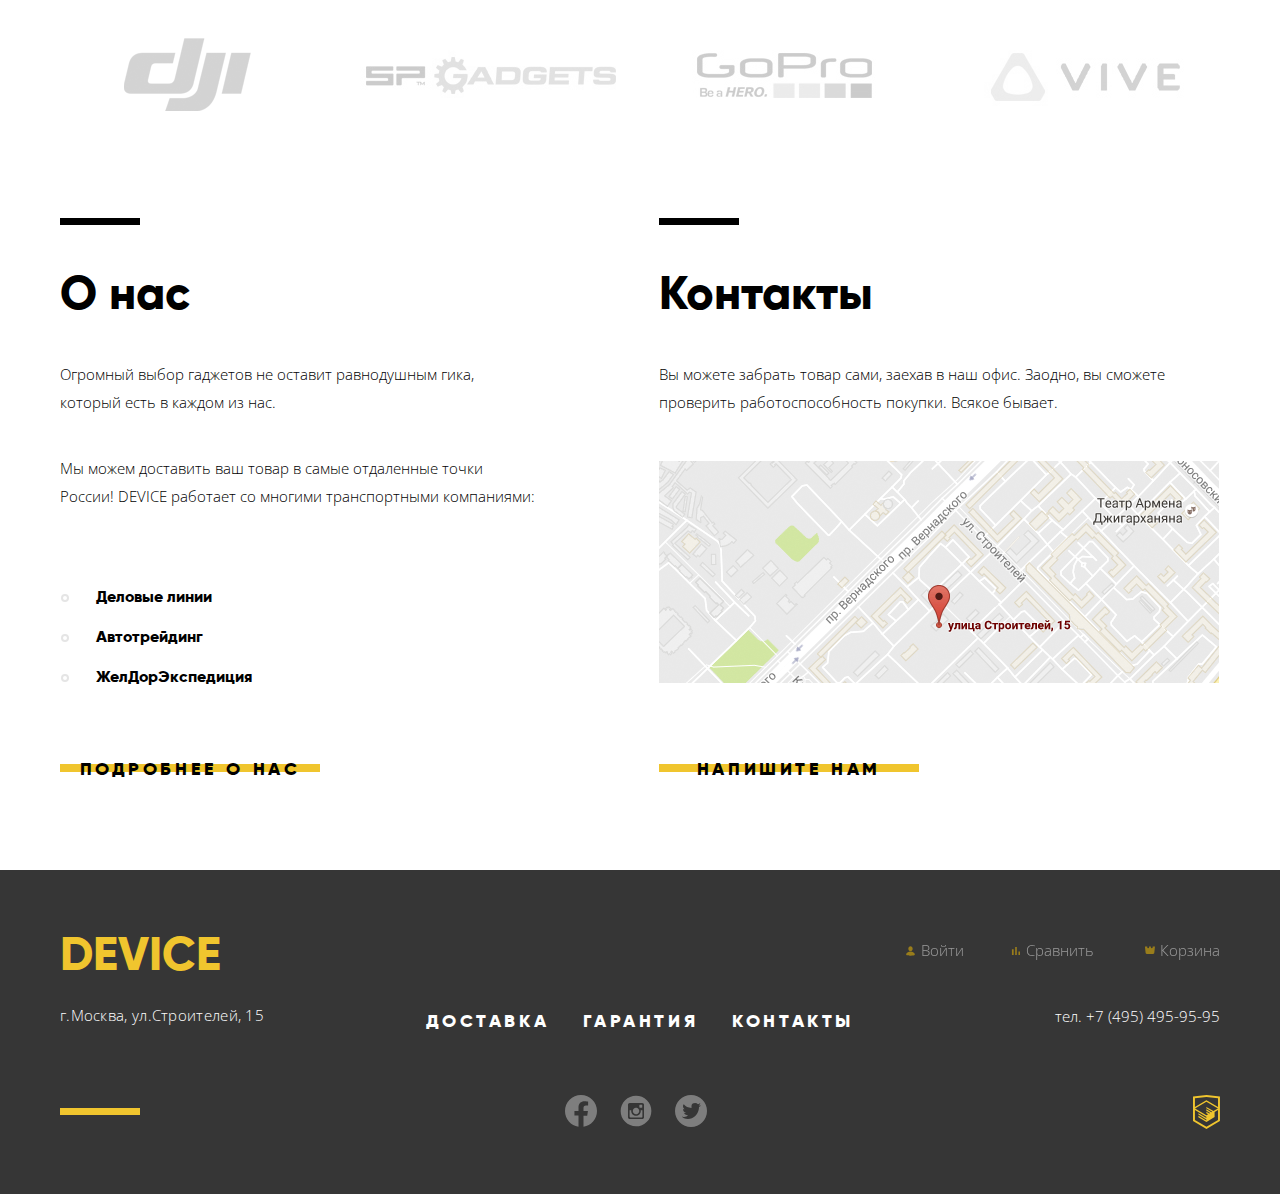
==== commit 7d456201: "let go to 100%" ====
--- a/index.html
+++ b/index.html
@@ -20,8 +20,9 @@
         <h2 class="visually-hidden">Контант шапки</h2>
         <div class="search-catalog">
           <form class="form-search" action="https://echo.htmlacademy.ru/courses" method="post">
-            <input class="pop" type="search" name="search" autocomplete="off" placeholder="Поиск по сайту" autofocus />
+            <input id="search" class="pop" type="search" name="search" autocomplete="off" placeholder="Поиск по сайту" autofocus />
             <button class="serch-btn" type="submit">Найти</button>
+            <label aria-label="search" for="search"></label>
           </form>
           <ul class="menu reset-list">
             <li class="menu-sort">
@@ -204,7 +205,7 @@
         <li class="item-list">
           <a href="catalog.html">
             <div>
-              <img class="item-img" src="img/catalog/Group.png" width="97" height="55" alt="Виртуальная реальность" />
+              <img class="item-img" src="img/catalog/group.png" width="97" height="55" alt="Виртуальная реальность" />
             </div>
             <p class="item-info">
               Виртуальная реальность
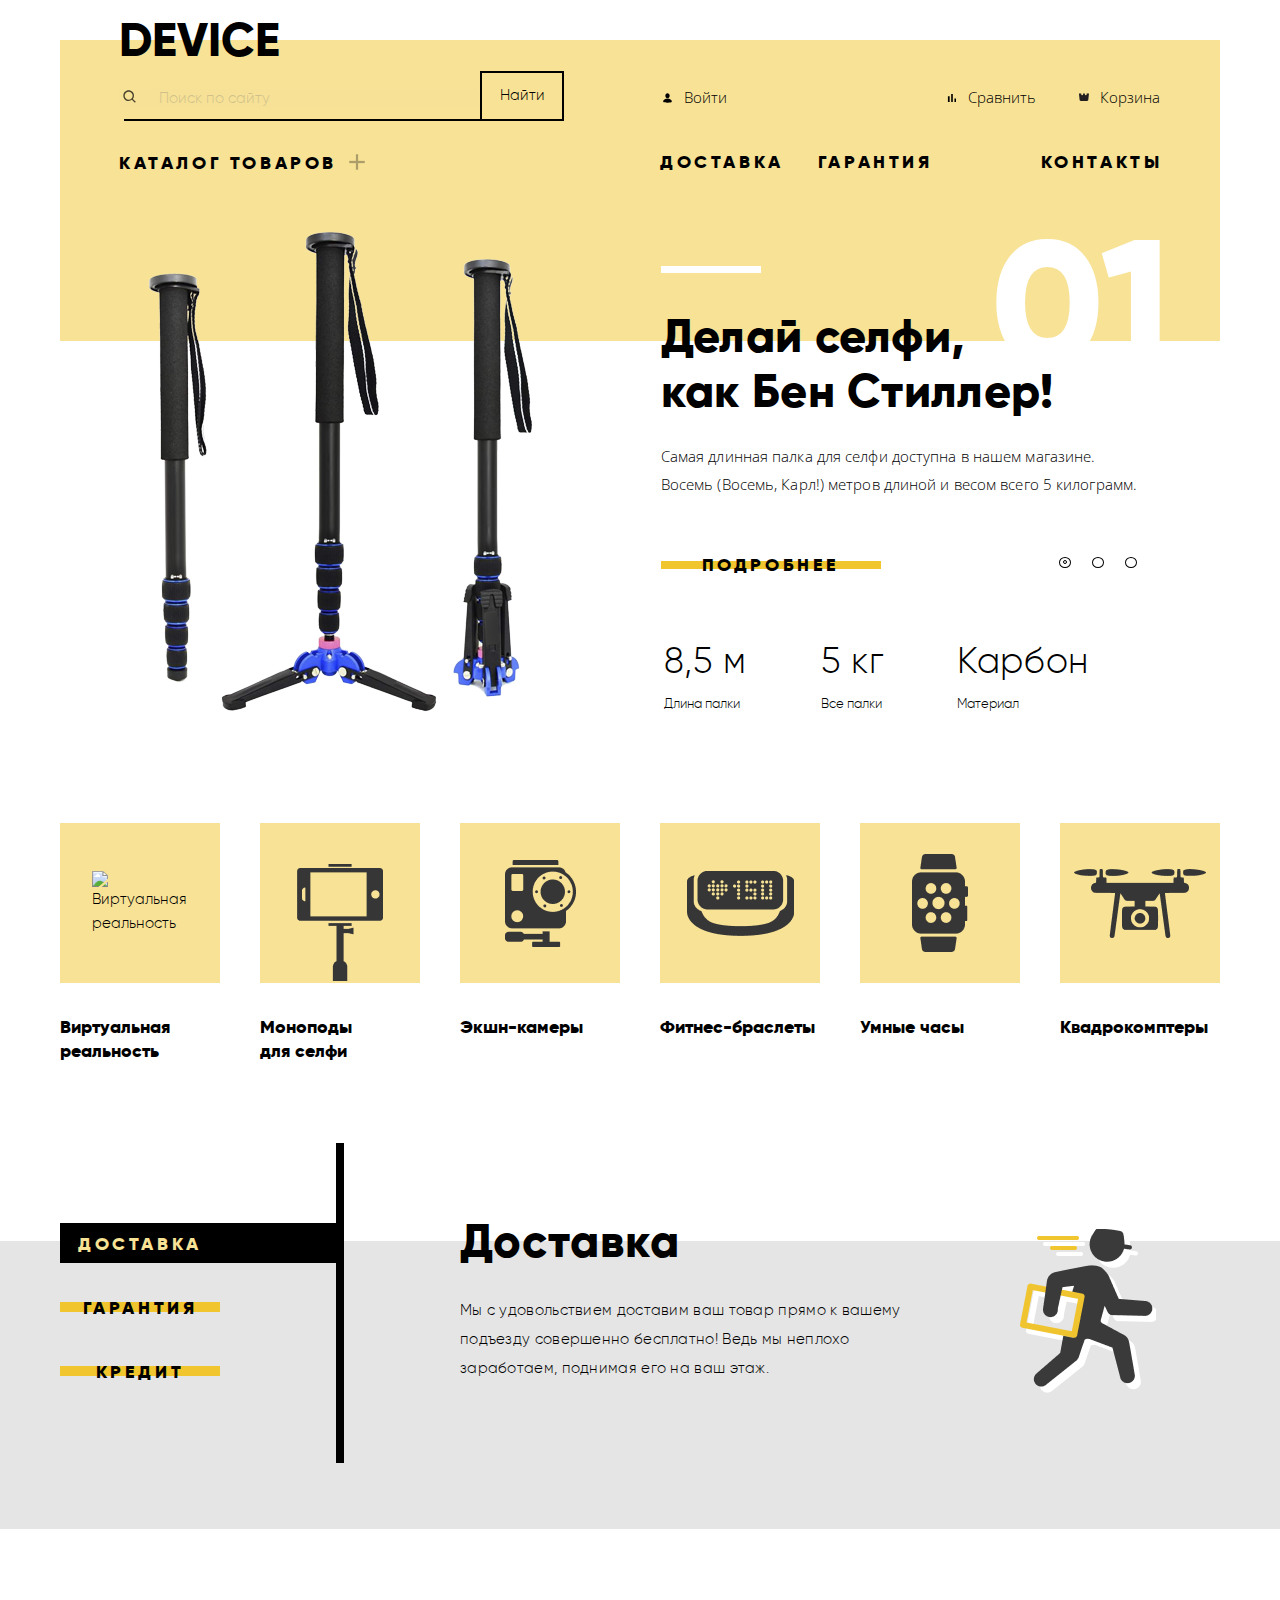
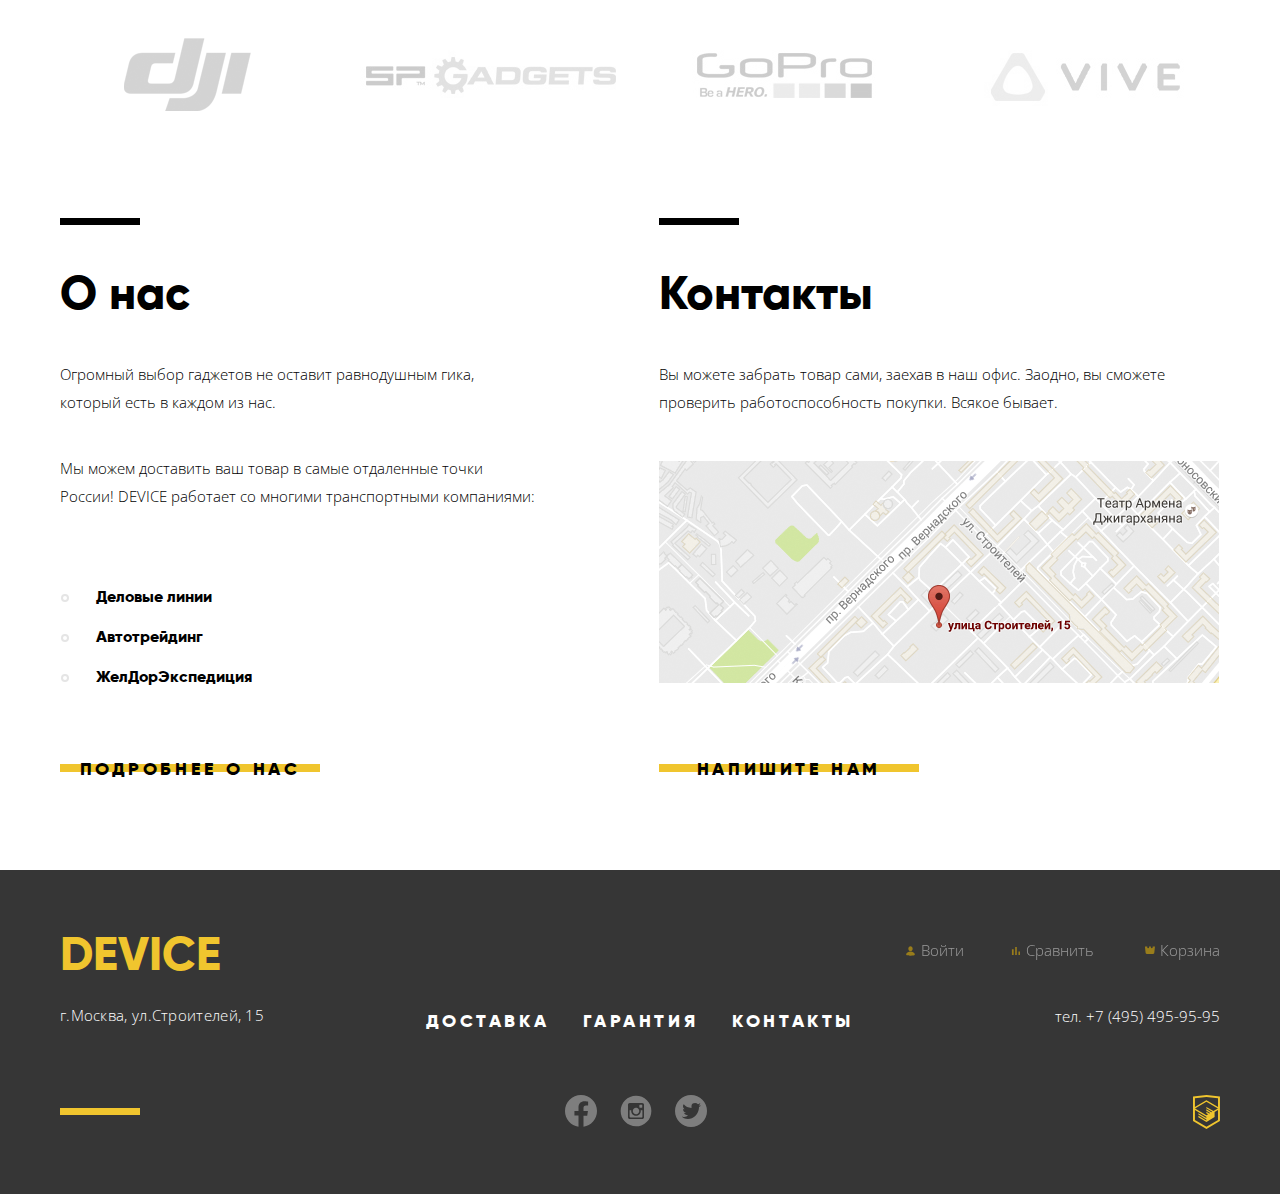
==== commit adb114fa: "go" ====
--- a/css/style.min.css
+++ b/css/style.min.css
@@ -1 +1 @@
-@font-face{font-family:"gilroy";src:url(../fonts/gilroyextrabold.woff2) format("woff2"),url(../fonts/gilroyextrabold.woff) format("woff");font-weight:800;font-style:normal}@font-face{font-family:"gilroy";src:url(../fonts/gilroylight.woff2) format("woff2"),url(../fonts/gilroylight.woff) format("woff");font-weight:400;font-style:normal}@font-face{font-family:"opensans";src:url(../fonts/opensans.woff2) format("woff2"),url(../fonts/opensans.woff) format("woff");font-weight:300;font-style:normal}@font-face{font-family:"opensans";src:url(../fonts/opensanslight.woff2) format("woff2"),url(../fonts/opensanslight.woff) format("woff");font-weight:400;font-style:normal}:root{--basic-black:#000;--basic-dark:#363636;--basic-grey:#464646;--basic-half-grey:#7e7e7e;--basic-grey-light:#e5e5e5;--basic-white:#FFF;--special-yellow-dark:#f0c52e;--special-yellow-light:#f7e296;--special-green:#91c92f;--status:#f6dada}.page-body{min-width:1200px;margin:0;padding:0;font-size:15px;line-height:24px;font-family:"gilroy","Arial",sans-serif;font-style:normal;font-weight:300;color:#000;background-color:var(--basic-white);min-height:100%;display:-ms-grid;display:grid;-ms-grid-rows:-webkit-min-content 1fr -webkit-min-content;-ms-grid-rows:min-content 1fr min-content;grid-template-rows:-webkit-min-content 1fr -webkit-min-content;grid-template-rows:min-content 1fr min-content;-ms-flex-line-pack:center;align-content:center;overflow-x:hidden}a{text-decoration:none;color:var(--basic-black)}.container{width:1160px;margin:0 auto}img{max-width:100%;height:auto}h3{font-weight:800;font-size:47px}*,:before,:after{-webkit-box-sizing:border-box;box-sizing:border-box}.page{height:100%}.visually-hidden{position:absolute;width:1px;height:1px;margin:-1px;border:0;padding:0;clip:rect(0 0 0 0);overflow:hidden}.reset-list{margin:0;padding:0;list-style:none}.reset-fieldset{margin:0;padding:0;border:none}.reset-text{margin:0}main{margin-top:55px}.main-header{position:relative;background:var(--special-yellow-light);display:-ms-grid;display:grid;margin-top:40px;min-height:186px}.main-header-logo{position:absolute;top:-59px;left:59px}.main-header-logo a{color:var(--basic-black)}.main-header-logo a:hover{opacity:.6}.main-header-logo a:active{opacity:.3}.menu{display:block;margin-top:28px}.menu-title{position:relative}.menu-title::before{content:"";position:absolute;right:-31px;width:22px;height:22px;background-image:url(../img/crest.png)}.menu-sort{display:inline-block;height:20px;position:relative}.menu-list{position:absolute;left:-59px;z-index:1;width:1160px;min-height:161px;padding-left:58px;padding-top:16px;display:-ms-grid;display:grid;-ms-grid-rows:30px 10px 30px 10px 30px;grid-template-rows:30px 30px 30px;-ms-grid-columns:220px 10px 160px 10px 130px;grid-template-columns:220px 160px 130px;gap:10px;background-color:var(--special-yellow-light);visibility:hidden}.menu-list > :nth-child(1){-ms-grid-row:1;-ms-grid-column:1}.menu-list > :nth-child(2){-ms-grid-row:1;-ms-grid-column:3}.menu-list > :nth-child(3){-ms-grid-row:1;-ms-grid-column:5}.menu-list > :nth-child(4){-ms-grid-row:3;-ms-grid-column:1}.menu-list > :nth-child(5){-ms-grid-row:3;-ms-grid-column:3}.menu-list > :nth-child(6){-ms-grid-row:3;-ms-grid-column:5}.menu-list > :nth-child(7){-ms-grid-row:5;-ms-grid-column:1}.menu-list > :nth-child(8){-ms-grid-row:5;-ms-grid-column:3}.menu-list > :nth-child(9){-ms-grid-row:5;-ms-grid-column:5}.menu-sort:focus-within .menu-list{visibility:visible}.menu-title:active{opacity:.3}.menu-title:hover{opacity:.6}.menu-title{font-weight:800;font-size:18px;letter-spacing:.2em;text-transform:uppercase;color:var(--basic-black)}.menu-item a{font-weight:300;font-size:15px;line-height:20px;color:var(--basic-black)}.menu-item:nth-child(2){-ms-grid-row:2;grid-row-start:2}.menu-item:nth-child(3){-ms-grid-row:3;grid-row-start:3}.menu-item:hover{opacity:.6}.menu-item:active{opacity:.3}.main-header-search{position:relative;display:-ms-grid;display:grid;-ms-grid-rows:-webkit-min-content -webkit-min-content;-ms-grid-rows:min-content min-content;grid-template-rows:-webkit-min-content -webkit-min-content;grid-template-rows:min-content min-content;-ms-grid-columns:1fr 560px;grid-template-columns:1fr 560px;-webkit-box-shadow:0 115px 0 0 var(--special-yellow-light);box-shadow:0 115px 0 0 var(--special-yellow-light)}.main-header-search > :nth-child(1){-ms-grid-row:1;-ms-grid-column:1}.main-header-search > :nth-child(2){-ms-grid-row:1;-ms-grid-column:2}.main-header-search > :nth-child(3){-ms-grid-row:2;-ms-grid-column:1}.main-header-search > :nth-child(4){-ms-grid-row:2;-ms-grid-column:2}.main-header-catalog{display:-ms-grid;display:grid;-ms-grid-rows:-webkit-min-content -webkit-min-content;-ms-grid-rows:min-content min-content;grid-template-rows:-webkit-min-content -webkit-min-content;grid-template-rows:min-content min-content;-ms-grid-columns:1fr 560px;grid-template-columns:1fr 560px}.main-header-catalog > :nth-child(1){-ms-grid-row:1;-ms-grid-column:1}.main-header-catalog > :nth-child(2){-ms-grid-row:1;-ms-grid-column:2}.main-header-catalog > :nth-child(3){-ms-grid-row:2;-ms-grid-column:1}.main-header-catalog > :nth-child(4){-ms-grid-row:2;-ms-grid-column:2}input[type="search"]{position:relative;margin-top:18px;padding-left:40px;width:360px;border:none;background-color:var(--special-yellow-light);outline:none;opacity:.3}input[type="search"]:hover{border:none;background-color:var(--special-yellow-light);outline:none;opacity:.6}.form-search:focus .serch-btn,.form-search:active .serch-btn{opacity:1}.serch-btn{position:absolute;top:0;right:96px;width:84px;height:50px;border:2px solid #000;background-color:#F7E296;opacity:0}.pop:focus ~ .serch-btn{opacity:1}.serch-btn:hover{color:var(--basic-white);background-color:var(--basic-black)}.serch-btn:focus{color:rgba(255,255,255,0.3);background-color:var(--basic-black)}.serch-btn::before{content:"";position:absolute;right:-2px;top:46px;height:2px;width:440px;display:block;background:var(--basic-black)}.search-catalog{position:relative;display:-ms-grid;display:grid;-ms-grid-rows:1fr 1fr;grid-template-rows:1fr 1fr;margin-left:59px;margin-top:31px}.search-catalog::before{position:absolute;content:"";top:19px;left:4px;width:13px;height:13px;background-image:url(../img/icon/serch.svg);background-repeat:no-repeat;background-position:0 0}.login-navigation{display:-ms-grid;display:grid;-ms-grid-rows:1fr 65px;grid-template-rows:1fr 65px}.header-navigation{-ms-flex-item-align:end;-ms-grid-row-align:end;align-self:end}.site-navigation{display:-webkit-box;display:-ms-flexbox;display:flex;-ms-flex-wrap:wrap;flex-wrap:wrap;margin-top:46px;margin-left:14px}.site-navigation a{font-family:Open Sans;line-height:20px;color:var(--basic-black)0}.site-navigation li{position:relative;padding-left:10px}.site-navigation li:nth-child(1){margin-right:231px}.site-navigation li:nth-child(2){margin-right:54px}.site-navigation li:hover{opacity:.6}.site-navigation li:active{opacity:.3}.catalog-navigation{display:-webkit-box;display:-ms-flexbox;display:flex;-ms-flex-wrap:wrap;flex-wrap:wrap;-webkit-box-pack:justify;-ms-flex-pack:justify;justify-content:space-between;margin-top:46px;margin-right:65px;margin-left:15px}.catalog-navigation a{font-family:Open Sans;line-height:20px;color:var(--basic-black)0}.catalog-navigation li{position:relative;padding-left:10px}.catalog-navigation li:nth-child(2){margin-right:66px}.catalog-navigation li:nth-child(3){margin-right:39px}.catalog-navigation li:hover{opacity:.6}.catalog-navigation li:active{opacity:.3}.site-log{opacity:.3}.site-logo a::before{position:absolute;content:"";top:7px;left:-11px;width:9px;height:10px;background-image:url(../img/icon/login-header.svg);background-repeat:no-repeat;background-position:0 0}.site-srav a::before{position:absolute;content:"";top:7px;left:-11px;width:9px;height:10px;background-image:url(../img/icon/header-srav.svg);background-repeat:no-repeat;background-position:0 0}.site-cor a::before{position:absolute;content:"";top:7px;left:-11px;width:10px;height:8px;background-image:url(../img/icon/cor-header.svg);background-repeat:no-repeat;background-position:0 0}.comfort-navigation{display:-webkit-box;display:-ms-flexbox;display:flex;-ms-flex-wrap:wrap;flex-wrap:wrap;margin-top:27px}.comfort-navigation li:hover{opacity:.6}.comfort-navigation li:active{opacity:.3}.comfort-navigation li:nth-child(1){margin-right:34px}.comfort-navigation li:nth-child(2){margin-right:108px}.header-navigation a{font-weight:800;font-size:18px;line-height:22px;letter-spacing:.2em;text-transform:uppercase;color:var(--basic-black)}.slider{position:relative}.slider-controls label{position:relative;display:inline-block;vertical-align:top;width:12px;height:11px;margin-right:21px;background:#fff;border:1px solid var(--basic-black);border-radius:50%;cursor:pointer;vertical-align:middle}.slide{display:none;position:relative}.slide::before{content:"";position:a}.slider-item{min-height:413px}.slider-controls{position:absolute;right:62px;bottom:200px;z-index:1;font-size:0;display:-webkit-inline-box;display:-ms-inline-flexbox;display:inline-flex}.slider-item-one{position:relative;display:-webkit-box;display:-ms-flexbox;display:flex;-ms-flex-pack:distribute;justify-content:space-around;margin-top:36px}.slider-item-two{position:relative;display:-webkit-box;display:-ms-flexbox;display:flex;-ms-flex-pack:distribute;justify-content:space-around;margin-top:36px}.slider-item-there{position:relative;display:-webkit-box;display:-ms-flexbox;display:flex;-ms-flex-pack:distribute;justify-content:space-around;margin-top:36px}.slider-item-there h3{position:relative;margin-bottom:29px;line-height:53px;min-width:630px}.slider-wrapper-one{width:487px;margin-left:384px}.slider-wrapper-two{width:487px;margin-left:384px}.slider-wrapper-there{width:487px;margin-left:384px}.slider-title{position:relative;width:393px;margin-bottom:23px;line-height:55px;letter-spacing:.3px}.slider-title::before{content:"";position:absolute;top:-43px;width:100px;height:7px;background-color:var(--basic-white)}.slider-number{position:absolute;top:-68px;right:48px;font-family:Gilroy;font-weight:800;font-size:179px;line-height:219px;text-transform:uppercase;color:var(--basic-white)}.slider-info-one{font-family:Open Sans;line-height:28px;color:var(--basic-black);margin-bottom:46px;letter-spacing:.1px;max-width:484px}.slider-info-two{font-family:Open Sans;color:var(--basic-black);margin-bottom:50px}.slider-info-there{font-family:Open Sans;font-size:15px;color:var(--basic-black);margin-bottom:50px}.slider-img-one{position:absolute;top:-34px;left:88px}.slider-img-two{position:absolute;top:33px;left:57px}.slider-img-there{position:absolute;top:-34px;left:88px}#product-1:checked ~ .site-wrapper #slide1,#product-2:checked ~ .site-wrapper #slide2,#product-3:checked ~ .site-wrapper #slide3{display:block;height:506px}#product-1:checked ~ .site-wrapper label[for="product-1"],#product-2:checked ~ .site-wrapper label[for="product-2"],#product-3:checked ~ .site-wrapper label[for="product-3"]{position:relative;display:block}#product-1:checked ~ .site-wrapper label[for="product-1"]::before,#product-2:checked ~ .site-wrapper label[for="product-2"]::before,#product-3:checked ~ .site-wrapper label[for="product-3"]::before{position:absolute;content:"";top:25%;left:28%;width:4px;height:4px;border:1px solid var(--basic-black);border-radius:50%}.button-slider{position:relative;display:inline-block;vertical-align:top;width:220px;min-height:40px;padding:10px 20px;font-family:Gilroy;font-weight:800;font-size:18px;line-height:22px;text-align:center;letter-spacing:.2em;text-transform:uppercase;color:var(--basic-black)}.button-slider::before{content:"";position:absolute;top:calc(50% - 4px);left:0;z-index:-1;width:100%;min-height:8px;background-color:var(--special-yellow-dark);-webkit-transition:top 0.5s,min-height .5s;-o-transition:top 0.5s,min-height .5s;transition:top 0.5s,min-height .5s}.button-slider:hover::before{top:0;min-height:100%}.button-slider:active{color:rgba(0,0,0,0.3)}.slider-catalog{display:-ms-grid;display:grid;-ms-grid-columns:277px 1fr;grid-template-columns:277px 1fr}.site-catalog{position:relative;margin-top:125px}.site-catalog::before{content:"";position:absolute;top:35px;z-index:-1;height:288px;width:100%;background-color:var(--basic-grey-light)}.slider-controls-catalog{position:relative}.slider-controls-catalog::before{content:"";position:absolute;top:-63px;right:-7px;width:8px;height:320px;background-color:var(--basic-black)}.features-title{position:relative;z-index:0;display:-ms-grid;display:grid;margin-bottom:24px;margin-top:17px;padding-top:10px;min-height:40px;width:160px;font-family:Gilroy;font-weight:800;font-size:18px;line-height:22px;text-align:center;letter-spacing:.2em;text-transform:uppercase;color:var(--basic-black)}.slider-controls-catalog h3{margin-bottom:27px}.features-title:before{content:"";position:absolute;top:calc(50% - 5px);left:0;z-index:-1;width:100%;min-height:10px;background-color:var(--special-yellow-dark);color:var(--basic-black);-webkit-transition:top 0.5s,min-height 0.5s,background-color 0.5s,width .5s;-o-transition:top 0.5s,min-height 0.5s,background-color 0.5s,width .5s;transition:top 0.5s,min-height 0.5s,background-color 0.5s,width .5s}.features-list{margin-left:83px}.features-title:hover::before{top:0;min-height:100%}.slide-title-catalog{margin:0;margin-top:8px;letter-spacing:1px}.slide-catalog{display:none}.slide-info-catalog-one{width:453px;margin-top:43px;line-height:29px;letter-spacing:.3px}.slide-info-catalog-two{width:495px;margin-top:48px;line-height:29px}.slide-info-catalog-there{width:495px;margin-top:48px;line-height:29px}.slider-catalog-item:first-child::before{content:"";position:absolute;right:64px;width:136px;height:164px;background-image:url(../img/catalog/delivery.png);background-repeat:no-repeat;background-position:0 0}.slider-catalog-item:nth-child(2)::before{content:"";position:absolute;right:35px;bottom:8px;width:166px;height:190px;background-image:url(../img/catalog/warranty.png);background-repeat:no-repeat;background-position:0 0}.slider-catalog-item:last-child::before{content:"";position:absolute;right:50px;bottom:9px;width:155px;height:187px;background-image:url(../img/catalog/credit.png);background-repeat:no-repeat;background-position:0 0}#product-4:checked ~ .site-catalog #slide4,#product-5:checked ~ .site-catalog #slide5,#product-6:checked ~ .site-catalog #slide6{position:relative;display:block}#product-4:checked ~ .site-catalog label[for="product-4"],#product-5:checked ~ .site-catalog label[for="product-5"],#product-6:checked ~ .site-catalog label[for="product-6"]{position:relative;color:var(--special-yellow-light);z-index:2;display:block}#product-4:checked ~ .site-catalog label[for="product-4"]::before,#product-5:checked ~ .site-catalog label[for="product-5"]::before,#product-6:checked ~ .site-catalog label[for="product-6"]::before{position:absolute;top:0;z-index:-1;width:276px;height:40px;padding-left:23px;background-color:var(--basic-black)}.table-title{font-family:Gilroy;font-style:normal;font-size:36px;line-height:42px;letter-spacing:.6px;padding-bottom:7px;color:var(--basic-black)}.table-title:not(:last-child){padding-right:71px}.table-info{font-family:Gilroy;font-size:13px;color:var(--basic-black)}.table-wrapper{margin-top:51px}.item-navigation{display:-webkit-box;display:-ms-flexbox;display:flex;-ms-flex-wrap:wrap;flex-wrap:wrap;-webkit-box-pack:justify;-ms-flex-pack:justify;justify-content:space-between}.item-info{width:160px;margin-top:32px;font-family:Gilroy;font-weight:800;font-size:18px;color:#000}.item-list div{position:relative;width:160px;height:160px;background-color:var(--special-yellow-light);-webkit-transition:background-color 0.4s,opacity .4s;-o-transition:background-color 0.4s,opacity .4s;transition:background-color 0.4s,opacity .4s}.item-list div:hover{position:relative;width:160px;height:160px;background-color:var(--special-yellow-dark)}.item-list div:active{position:relative;width:160px;height:160px;background-color:var(--special-yellow-dark);opacity:.6}.item-img{position:absolute;left:0;top:0;bottom:0;right:0;margin:auto}.item-img-mono{position:absolute;left:0;bottom:2px;right:0;margin:auto}.brand-navigation{display:-webkit-box;display:-ms-flexbox;display:flex;-webkit-box-pack:justify;-ms-flex-pack:justify;justify-content:space-between;-ms-flex-wrap:wrap;flex-wrap:wrap;margin-top:211px}.brand-item{opacity:.2;-webkit-filter:grayscale(100%);filter:grayscale(100%);-webkit-transition:opacity 1s;-o-transition:opacity 1s;transition:opacity 1s}.brand-item:hover{opacity:1;-webkit-filter:grayscale(0%);filter:grayscale(0%)}.brand-navigation img{max-width:100%;-o-object-fit:contain;object-fit:contain}.main-info{display:-ms-grid;display:grid;-ms-grid-columns:1fr 38px 1fr;grid-template-columns:1fr 1fr;gap:38px;margin-top:101px}.company-title{position:relative;margin-bottom:55px}.company-title::before{content:"";position:absolute;top:-63px;width:80px;border-top:7px solid var(--basic-black)}.contact-title{position:relative}.contact-title::before{content:"";position:absolute;top:-63px;width:80px;border-top:7px solid var(--basic-black)}.company-info{font-family:Open Sans;line-height:28px;width:473px;color:var(--basic-black)}.company-info-lou{margin-top:38px;width:479px;font-family:Open Sans;font-weight:300;font-size:15px;line-height:28px;color:var(--basic-black)}.contact-info{margin-top:55px;margin-bottom:45px}.map{margin-bottom:59px}.work{margin-top:73px;margin-bottom:62px;padding-left:16px;list-style:none}.work-list{position:relative;padding-left:20px;margin-bottom:-4px;color:var(--basic-half-grey)}.work-list::before{content:"";position:absolute;top:11px;left:-15px;height:8px;width:8px;border-radius:50%;border:2px solid #E5E5E5}.work-info{font-family:Gilroy;font-weight:800;font-size:16px;line-height:28px;color:var(--basic-black)}.contact-info{font-family:Open Sans;line-height:28px;color:var(--basic-black)}.button-style{display:inline-block;vertical-align:top;position:relative;width:260px;min-height:40px;padding-top:9px;font-family:Gilroy;font-weight:800;font-size:18px;line-height:22px;text-align:center;letter-spacing:.2em;text-transform:uppercase;color:var(--basic-black)}.button-style::before{content:"";position:absolute;top:calc(50% - 5px);left:0;z-index:-1;width:100%;min-height:8px;background-color:var(--special-yellow-dark);-webkit-transition:top 0.5s,min-height .5s;-o-transition:top 0.5s,min-height .5s;transition:top 0.5s,min-height .5s}.button-style:hover::before{top:0;min-height:100%}.button-style:active{color:rgba(0,0,0,0.3)}.page-catalog{display:-ms-grid;display:grid;-ms-grid-columns:328px 1fr;grid-template-columns:328px 1fr;-ms-grid-rows:108px;grid-template-rows:108px}.page-catalog > :nth-child(1){-ms-grid-row:1;-ms-grid-column:1}.page-catalog > :nth-child(2){-ms-grid-row:1;-ms-grid-column:2}.main-title{grid-column:1 / -1;margin-left:60px;letter-spacing:.5px}.main-list{grid-column:1 / -1;margin-left:60px;display:-webkit-box;display:-ms-flexbox;display:flex}.main-list a{font-family:Open Sans;font-weight:300;font-size:14px;line-height:19px;color:var(--basic-black);opacity:.6}.main-list li{position:relative;margin-right:38px;letter-spacing:.1px}.main-list a:hover{opacity:1}.main-list a:active{opacity:.3}.main-list li:not(:last-child)::before{content:"";position:absolute;right:-20px;top:9px;width:4px;height:6.7px;background-image:url(../img/right.png);background-repeat:no-no-repeat;background-position:0 0}.catalog-result{margin-top:70px;margin-left:72px}.catalog-sort{display:-webkit-box;display:-ms-flexbox;display:flex;-webkit-box-align:baseline;-ms-flex-align:baseline;align-items:baseline;height:70px;padding-top:10px;padding-left:73px;background-color:var(--basic-grey-light);-webkit-box-shadow:170px 0 0 0 var(--basic-grey-light);box-shadow:170px 0 0 0 var(--basic-grey-light)}.sort-list{display:-webkit-box;display:-ms-flexbox;display:flex;margin-left:50px}.sort-list li{font-family:Open Sans;font-size:14px;opacity:.3}.sort-list li:first-child{margin-right:32px}.sort-list li:nth-child(2){margin-right:32px}.sort-list li:hover{opacity:.6}.sort-list li:active{opacity:1}.sort-list-up-down{display:-webkit-box;display:-ms-flexbox;display:flex;margin-left:229px}.sort-list-up-down a{opacity:.2}.sort-list-up-down a:hover{opacity:.5}.sort-list-up-down a:active{opacity:1}.sort-list-down{margin-left:16px}.sort-title{font-family:Gilroy;font-weight:800;font-size:16px;line-height:20px;letter-spacing:3.5px;text-transform:uppercase}.catalog-filter{display:-ms-grid;display:grid;-ms-grid-columns:328px 1fr;grid-template-columns:328px 1fr;margin-top:43px;background-color:var(--basic-grey-light);-webkit-box-shadow:-170px 0 0 0 var(--basic-grey-light);box-shadow:-170px 0 0 0 var(--basic-grey-light)}.catalog-list{display:-ms-grid;display:grid;-ms-grid-columns:360px 40px 360px;grid-template-columns:360px 360px;-webkit-column-gap:40px;-moz-column-gap:40px;column-gap:40px}.catalog-item{position:relative}.catalog-item img{max-width:100%;-o-object-fit:contain;object-fit:contain}.catalog-item:nth-child(3){margin-top:26px}.catalog-item:last-child{margin-top:26px}.catalog-item:last-child::before{content:"";position:absolute;top:28px;right:26px;width:62px;height:62px;background-image:url(../img/catalog/new.png);background-position:0 0;background-repeat:no-repeat}.catalog-info{position:absolute;bottom:99px;display:block;width:360px;min-height:381px;text-align:center;-webkit-transition:opacity 0.6s,background-color .6s;-o-transition:opacity 0.6s,background-color .6s;transition:opacity 0.6s,background-color .6s;opacity:0}.desct{display:-webkit-box;display:-ms-flexbox;display:flex;-webkit-box-align:baseline;-ms-flex-align:baseline;align-items:baseline;-webkit-box-pack:justify;-ms-flex-pack:justify;justify-content:space-between}.desct-title{max-width:265px;font-family:Gilroy;font-weight:800;font-size:18px;line-height:25px;letter-spacing:.3px;color:var(--basic-black)}.desct-info{letter-spacing:.6px}.catalog-range{margin-top:130px}li.catalog-item:hover section.catalog-info{background-color:var(--basic-grey-light);opacity:.7}.catalog-info-desct{font-family:Open Sans;font-size:13px;line-height:18px;letter-spacing:.1em;color:var(--basic-black);opacity:.5}.catalog-info-desct:hover{opacity:1}.catalog-info-desct:active{opacity:.2}.button-catalog{position:relative;width:260px;min-height:40px;padding-top:9px;font-family:Gilroy;font-weight:800;font-size:18px;line-height:22px;text-align:center;letter-spacing:.2em;text-transform:uppercase;color:var(--basic-black)}.button-catalog::before{content:"";position:absolute;right:-35px;top:14px;z-index:-1;width:200px;min-height:8px;background-color:var(--special-yellow-dark);-webkit-transition:top 0.5s,min-height .5s;-o-transition:top 0.5s,min-height .5s;transition:top 0.5s,min-height .5s}.button-catalog:hover::before{top:4px;min-height:100%}.button-catalog:active{color:rgba(0,0,0,0.3)}.filter-post{margin-top:85px;margin-left:59px}.filter-title{padding-top:26px;padding-left:62px;height:70px;margin:0;font-family:Gilroy;font-weight:800;font-size:16px;line-height:20px;letter-spacing:3.5px;text-transform:uppercase;-webkit-box-shadow:-170px 0 0 0 #DCDCDC;box-shadow:-170px 0 0 0 #DCDCDC;background-color:#DCDCDC}.filter-value{position:absolute;font-family:Gilroy;font-weight:800;font-size:14px;line-height:17px;letter-spacing:2.4px;color:var(--basic-black)}.filter-value::before{content:"";position:absolute;top:-16px;left:1px;width:200px;height:2px;background-color:var(--basic-black)}.range-filter{width:200px;margin-top:17px}.range-controls{position:relative;height:41px;margin-bottom:15px;padding-top:39px;padding-right:20px;padding-left:10px;background-color:var(--basic-grey-light);border-radius:5px}.range-controls .scale{height:2px;background:#d7dcde}.range-controls .bar{width:60%;height:2px;background:var(--special-green)}.range-controls .toggle{position:absolute;top:31px;left:0;width:4px;height:4px;padding:1px;border:8px solid #fff;background-color:var(--basic-half-grey);-webkit-box-shadow:0 2px 1px 0 #cfcfcf;box-shadow:0 2px 1px 0 #cfcfcf;border-radius:50%;cursor:pointer}.range-controls .toggle-min{left:0}.range-controls .toggle-max{margin-bottom:56px;left:110px}.price-controls{display:-webkit-box;display:-ms-flexbox;display:flex;margin-bottom:43px;font-size:0}.price-controls label{display:-webkit-inline-box;display:-ms-inline-flexbox;display:inline-flex;width:50%;font-size:14px;text-transform:uppercase;vertical-align:middle}.price-controls input{width:41px;font-size:14px;text-align:center;color:#283136;border:none;background-color:#E5E5E5}.min-price input{width:16px}.max-price{text-align:right}.option-title{position:relative;margin-bottom:28px;font-weight:800;font-size:16px;line-height:17px;letter-spacing:.1em;color:var(--basic-black)}.option-title::before{content:"";position:absolute;top:-16px;left:1px;width:200px;height:2px;background-color:var(--basic-black)}.option-check-list{position:relative;margin-bottom:9px}.bluetooth{margin-top:41px;margin-bottom:30px}.bluetooth-title{position:relative;font-weight:800;font-size:16px;line-height:17px;letter-spacing:.1em;color:var(--basic-black)}.bluetooth-title::before{content:"";position:absolute;top:-16px;left:1px;width:200px;height:2px;background-color:var(--basic-black)}.bluetooth-one{margin-top:27px}.bluetooth-one li{position:relative;margin-top:10px}.check-box{position:absolute;top:2px;left:38px;font-family:Open Sans;font-weight:300;font-size:14px;line-height:19px;color:var(--basic-black)}input[type=checkbox],input[type=radio]{display:none}input[type=checkbox]:checked + label::before{content:url("../img/box/checkbox-on.svg")}input[type=checkbox]:checked:hover + label::before,input[type=checkbox]:checked:focus + label::before{cursor:pointer;opacity:.6}input[type=checkbox]:checked:active + label::before{content:url("../img/box/checkbox-off.svg")}input[type=checkbox]:checked:disabled + label::before{opacity:.25}input[type=checkbox]:not(:checked) + label::before{content:url("../img/box/checkbox-off.svg")}input[type=checkbox]:not(:checked):hover + label::before,input[type=checkbox]:not(:checked):focus + label::before{cursor:pointer;opacity:.6}input[type=checkbox]:not(:checked):active + label::before{content:url("../img/box/checkbox-on.svg")}input[type=checkbox]:not(:checked):disabled + label::before{opacity:.25}input[type=radio]:checked + label::before{content:url("../img/box/radio-on.svg")}input[type=radio]:checked:hover + label::before,input[type=radio]:checked:focus + label::before{cursor:pointer;opacity:.6}input[type=radio]:checked:active + label::before{content:url("../img/box/radio-off.svg")}input[type=radio]:checked:disabled + label::before{opacity:.25}input[type=radio]:not(:checked) + label::before{content:url("../img/box/radio-off.svg")}input[type=radio]:not(:checked):hover + label::before,input[type=radio]:not(:checked):focus + label::before{cursor:pointer;opacity:.6}input[type=radio]:not(:checked):active + label::before{content:url("../img/box/radio-on.svg")}input[type=radio]:not(:checked):disabled + label::before{opacity:.25}.button-present{position:relative;z-index:0;width:260px;min-height:40px;padding-top:9px;padding-right:67px;font-family:Gilroy;font-weight:800;font-size:18px;line-height:22px;text-align:center;letter-spacing:.2em;text-transform:uppercase;color:var(--basic-black);background-color:var(--basic-grey-light);border:none;outline:none}.button-present::before{content:"";position:absolute;right:62px;top:19px;z-index:-1;width:200px;min-height:8px;background-color:var(--special-yellow-dark);-webkit-transition:top 0.5s,min-height .5s;-o-transition:top 0.5s,min-height .5s;transition:top 0.5s,min-height .5s}.button-present:hover::before{top:4px;min-height:100%}.button-present:active{color:rgba(0,0,0,0.3)}.pagination-nav{display:-webkit-box;display:-ms-flexbox;display:flex;-webkit-box-pack:justify;-ms-flex-pack:justify;justify-content:space-between;-webkit-box-align:center;-ms-flex-align:center;align-items:center;width:760px;height:70px;margin-bottom:75px;margin-top:9px;background:var(--basic-grey-light)}.pagination{display:-webkit-box;display:-ms-flexbox;display:flex;margin-right:24px}.pagination-item a{width:120px;height:70px;padding-top:22px;padding-left:31px;font-family:Gilroy;font-weight:800;font-size:16px;line-height:25px;letter-spacing:3.5px;text-transform:uppercase;color:var(--basic-black)}.pagination-item:not(:first-child){opacity:.3}.pagination-item:hover{opacity:.6}.pagination-item:active{opacity:1}.button-back{width:120px;height:70px;padding-left:29px;font-family:Gilroy;font-weight:800;font-size:16px;line-height:65px;letter-spacing:3.5px;text-transform:uppercase}.button-back:hover{background-color:#D9D9D9}.button-back:active{background-color:#D9D9D9;opacity:.3}.button-go{width:120px;height:70px;padding-top:22px;padding-left:15px;font-family:Gilroy;font-weight:800;font-size:16px;line-height:20px;letter-spacing:3.5px;text-transform:uppercase}.button-go:hover{background-color:#D9D9D9}.button-go:active{background-color:#D9D9D9;opacity:.3}.footer{margin-top:81px;height:324px;background:var(--basic-dark)}.footer-catalog{height:324px;background:var(--basic-dark);height:324px;background:var(--basic-dark)}.footer-global{display:-ms-grid;display:grid;-ms-grid-columns:1fr -webkit-max-content 1fr;-ms-grid-columns:1fr max-content 1fr;grid-template-columns:1fr -webkit-max-content 1fr;grid-template-columns:1fr max-content 1fr;-ms-grid-rows:100px 100px 100px;grid-template-rows:100px 100px 100px;margin-top:25px}.footer-global > :nth-child(1){-ms-grid-row:1;-ms-grid-column:1}.footer-global > :nth-child(2){-ms-grid-row:1;-ms-grid-column:2}.footer-global > :nth-child(3){-ms-grid-row:1;-ms-grid-column:3}.footer-global > :nth-child(4){-ms-grid-row:2;-ms-grid-column:1}.footer-global > :nth-child(5){-ms-grid-row:2;-ms-grid-column:2}.footer-global > :nth-child(6){-ms-grid-row:2;-ms-grid-column:3}.footer-global > :nth-child(7){-ms-grid-row:3;-ms-grid-column:1}.footer-global > :nth-child(8){-ms-grid-row:3;-ms-grid-column:2}.footer-global > :nth-child(9){-ms-grid-row:3;-ms-grid-column:3}.footer-global-catalog{display:-ms-grid;display:grid;-ms-grid-columns:-webkit-max-content 1fr 1fr;-ms-grid-columns:max-content 1fr 1fr;grid-template-columns:-webkit-max-content 1fr 1fr;grid-template-columns:max-content 1fr 1fr;-ms-grid-rows:100px 100px 100px;grid-template-rows:100px 100px 100px;margin-top:25px}.footer-global-catalog > :nth-child(1){-ms-grid-row:1;-ms-grid-column:1}.footer-global-catalog > :nth-child(2){-ms-grid-row:1;-ms-grid-column:2}.footer-global-catalog > :nth-child(3){-ms-grid-row:1;-ms-grid-column:3}.footer-global-catalog > :nth-child(4){-ms-grid-row:2;-ms-grid-column:1}.footer-global-catalog > :nth-child(5){-ms-grid-row:2;-ms-grid-column:2}.footer-global-catalog > :nth-child(6){-ms-grid-row:2;-ms-grid-column:3}.footer-global-catalog > :nth-child(7){-ms-grid-row:3;-ms-grid-column:1}.footer-global-catalog > :nth-child(8){-ms-grid-row:3;-ms-grid-column:2}.footer-global-catalog > :nth-child(9){-ms-grid-row:3;-ms-grid-column:3}.footer-adres{margin-top:26px}.addres-title{color:var(--special-yellow-dark)}.addres-title:hover{opacity:.6}.addres-title:active{opacity:.3}.addres-info{position:relative;margin-top:-8px;font-family:Open Sans;line-height:20px;letter-spacing:.3px;color:var(--basic-white)}.addres-info::before{content:"";position:absolute;bottom:-90px;width:80px;height:7px;background-color:var(--special-yellow-dark)}.footer-comfort{-ms-grid-column:2;grid-column-start:2;-ms-grid-row:2;grid-row-start:2}.footer-comfort-catalog{-ms-grid-column:2;grid-column-start:2;-ms-grid-row:2;grid-row-start:2;-ms-grid-column-span:2;grid-column-end:4;margin-left:128px}.footer-comfort-catalog a{font-family:Gilroy;font-weight:800;font-size:18px;line-height:22px;letter-spacing:.2em;text-transform:uppercase;color:var(--basic-white)}.footer-comfort a{font-family:Gilroy;font-weight:800;font-size:18px;line-height:22px;letter-spacing:.2em;text-transform:uppercase;color:var(--basic-white)}.comfort-list{display:-webkit-box;display:-ms-flexbox;display:flex;-ms-flex-wrap:wrap;flex-wrap:wrap;width:464px;margin-left:35px}.comfort-list li{margin-right:34px}.comfort-list li:hover{opacity:.6}.comfort-list li:active{opacity:.3}.main-footer-social{-ms-grid-column:2;grid-column-start:2;-ms-grid-row:3;grid-row-start:3;-ms-grid-column-align:center;justify-self:center}.main-footer-social-catalog{-ms-grid-column:2;grid-column-start:2;-ms-grid-row:3;grid-row-start:3;justify-self:flex-end}.footer-social{display:-webkit-box;display:-ms-flexbox;display:flex;-ms-flex-wrap:wrap;flex-wrap:wrap;margin-right:32px}.footer-social li{margin-left:23px;opacity:.6}.footer-social li:hover{opacity:.3}.footer-social li:active{opacity:.1}.footer-login{display:-ms-grid;display:grid;-ms-grid-column:4;grid-column-start:4;-ms-grid-column-span:-2;grid-column-end:2;-ms-grid-row:1;grid-row-start:1}.login-list{display:-ms-grid;display:grid;-ms-grid-columns:1fr 1fr 60px;grid-template-columns:1fr 1fr 60px;-ms-grid-row-align:center;align-self:center;-ms-grid-column-align:self-end;justify-self:self-end;margin-top:11px}.login-list li{position:relative}.login-logo a::before{content:"";position:absolute;top:7px;left:-15px;width:9px;height:10px;background-image:url(../img/icon/footerl.svg);background-repeat:no-repeat;background-position:0 0}.login-list li{opacity:.7}.login-list li:hover{opacity:1}.login-list li:active{opacity:.3}.login-list a{font-family:Open Sans;font-style:normal;line-height:20px;color:var(--basic-white);opacity:.7}.login-logout{margin-left:25px}.login-list-catalog{display:-ms-grid;display:grid;-ms-grid-row-align:center;align-self:center;-ms-grid-column-align:self-end;justify-self:self-end;margin-top:11px;-ms-grid-columns:-webkit-max-content 1fr 1fr 60px;-ms-grid-columns:max-content 1fr 1fr 60px;grid-template-columns:-webkit-max-content 1fr 1fr 60px;grid-template-columns:max-content 1fr 1fr 60px}.login-list-catalog li{position:relative}.login-logo-catalog a::before{content:"";position:absolute;top:7px;left:-15px;width:9px;height:10px;background-image:url(../img/icon/footerl.svg);background-repeat:no-repeat;background-position:0 0}.login-list-catalog li{opacity:.7}.login-list-catalog li:hover{opacity:1}.login-list-catalog li:active{opacity:.3}.login-list-catalog a{font-family:Open Sans;font-style:normal;line-height:20px;color:var(--basic-white);opacity:.7}.login-logo{margin-left:29px}.login-stat{margin-right:66px}.login-stat a::before{content:"";position:absolute;top:7px;left:-15px;width:9px;height:10px;background-image:url(../img/icon/footer-stat.svg);background-repeat:no-repeat;background-position:0 0}.login-cor a::before{content:"";position:absolute;top:7px;left:-15px;width:10px;height:8px;background-image:url(../img/icon/footer-cor.svg);background-repeat:no-repeat;background-position:0 0}.main-contact{-ms-grid-column:4;grid-column-start:4;-ms-grid-column-span:-2;grid-column-end:2;-ms-grid-row:2;grid-row-start:2;-ms-grid-column-align:end;justify-self:end;align-self:baseline;margin-top:10px}.tel{font-family:Open Sans;line-height:20px;color:var(--basic-white)}.main-html-logo{-ms-grid-column:3;grid-column-start:3;-ms-grid-row:3;grid-row-start:3;-ms-grid-column-align:end;justify-self:end}.html-logo:hover{opacity:.6}.html-logo:active{opacity:.3}.modal{position:fixed;top:0;right:0;bottom:0;left:0;margin:auto;width:960px;height:550px;background-color:var(--basic-white)}.modal-map{display:none}.modal-login{display:none}.modal-name{display:inline-block;vertical-align:bottom;margin-right:35px;margin-left:100px}.modal-name label{display:block;margin-top:92px;margin-bottom:10px;font-family:Gilroy;font-weight:800;font-size:18px;line-height:22px;color:var(--basic-black)}.modal-name input{width:360px;height:50px;padding-left:20px;font-size:15px;line-height:19px;color:rgba(0,0,0,0.4);background-color:#F2F2F2;border:none}.modal-email{display:inline-block;vertical-align:bottom}.modal-email label{display:block;margin-bottom:10px;font-family:Gilroy;font-weight:800;font-size:18px;line-height:22px;color:var(--basic-black)}.modal-email input{width:360px;height:50px;padding-left:20px;font-size:15px;line-height:19px;color:rgba(0,0,0,0.4);background-color:#F2F2F2;border:none}.modal-text{display:block;margin-top:32px;margin-left:100px}.modal-text label{display:block;margin-bottom:10px;font-family:Gilroy;font-weight:800;font-size:18px;line-height:22px;color:var(--basic-black)}.chat{width:760px;height:199px;padding:10px;background-color:#F2F2F2;border:none}.modal-button{position:relative;z-index:0;width:260px;min-height:40px;padding-top:9px;padding-right:67px;margin-left:100px;margin-top:27px;font-family:Gilroy;font-weight:800;font-size:18px;line-height:22px;text-align:center;letter-spacing:.2em;text-transform:uppercase;color:var(--basic-black);background-color:var(--basic-white);border:none;outline:none}.modal-button::before{content:"";position:absolute;right:62px;top:19px;z-index:-1;width:200px;min-height:8px;background-color:var(--special-yellow-dark);-webkit-transition:top 0.5s,min-height .5s;-o-transition:top 0.5s,min-height .5s;transition:top 0.5s,min-height .5s}.modal-button:hover::before{top:4px;min-height:100%}.modal-close{position:absolute;top:13px;right:17px;height:55px;width:55px;border:none;border-radius:50%;background-color:var(--special-yellow-dark);opacity:.5;-webkit-transition:opacity .5s;-o-transition:opacity .5s;transition:opacity .5s}.modal-close::before{content:"";position:absolute;top:17px;left:18px;width:19px;height:19px;background-image:url(../img/modal-close.png);background-repeat:no-repeat;background-position:0 0}.modal-close:hover{opacity:1}.modal-close:active{opacity:.3}.name-form input:hover{background-color:#EAEAEA}.name-form input:focus{outline:none;border:2px solid #F7E296;background-color:var(--basic-white)}.name-form textarea:hover{background-color:#EAEAEA}.modal-map iframe{-webkit-box-shadow:0 0 15px 3px var(--basic-black);box-shadow:0 0 15px 3px var(--basic-black)}.modal-show{display:block;-webkit-animation:bounce .6s;animation:bounce .6s}.modal-error{-webkit-animation:shake .6s;animation:shake .6s}@-webkit-keyframes bounce{0%{-webkit-transform:translateY(-2000px);transform:translateY(-2000px)}70%{-webkit-transform:translateY(30px);transform:translateY(30px)}90%{-webkit-transform:translateY(-10px);transform:translateY(-10px)}100%{-webkit-transform:translateY(0);transform:translateY(0)}}@keyframes bounce{0%{-webkit-transform:translateY(-2000px);transform:translateY(-2000px)}70%{-webkit-transform:translateY(30px);transform:translateY(30px)}90%{-webkit-transform:translateY(-10px);transform:translateY(-10px)}100%{-webkit-transform:translateY(0);transform:translateY(0)}}@-webkit-keyframes shake{0%,100%{-webkit-transform:translateX(0);transform:translateX(0)}10%,30%,50%,70%,90%{-webkit-transform:translateX(-10px);transform:translateX(-10px)}20%,40%,60%,80%{-webkit-transform:translateX(10px);transform:translateX(10px)}}@keyframes shake{0%,100%{-webkit-transform:translateX(0);transform:translateX(0)}10%,30%,50%,70%,90%{-webkit-transform:translateX(-10px);transform:translateX(-10px)}20%,40%,60%,80%{-webkit-transform:translateX(10px);transform:translateX(10px)}}
+@font-face{font-family:"gilroy";src:url(../fonts/gilroyextrabold.woff2) format("woff2"),url(../fonts/gilroyextrabold.woff) format("woff");font-weight:800;font-style:normal}@font-face{font-family:"gilroy";src:url(../fonts/gilroylight.woff2) format("woff2"),url(../fonts/gilroylight.woff) format("woff");font-weight:400;font-style:normal}@font-face{font-family:"opensans";src:url(../fonts/opensans.woff2) format("woff2"),url(../fonts/opensans.woff) format("woff");font-weight:300;font-style:normal}@font-face{font-family:"opensans";src:url(../fonts/opensanslight.woff2) format("woff2"),url(../fonts/opensanslight.woff) format("woff");font-weight:400;font-style:normal}:root{--basic-black:#000;--basic-dark:#363636;--basic-grey:#464646;--basic-half-grey:#7e7e7e;--basic-grey-light:#e5e5e5;--basic-white:#FFF;--special-yellow-dark:#f0c52e;--special-yellow-light:#f7e296;--special-green:#91c92f;--status:#f6dada}.page-body{min-width:1200px;margin:0;padding:0;font-size:15px;line-height:24px;font-family:"gilroy","Arial",sans-serif;font-style:normal;font-weight:300;color:#000;background-color:var(--basic-white);min-height:100%;display:-ms-grid;display:grid;-ms-grid-rows:-webkit-min-content 1fr -webkit-min-content;-ms-grid-rows:min-content 1fr min-content;grid-template-rows:-webkit-min-content 1fr -webkit-min-content;grid-template-rows:min-content 1fr min-content;-ms-flex-line-pack:center;align-content:center;overflow-x:hidden}a{text-decoration:none;color:var(--basic-black)}.container{width:1160px;margin:0 auto}img{max-width:100%;height:auto}h3{font-weight:800;font-size:47px}*,:before,:after{-webkit-box-sizing:border-box;box-sizing:border-box}.page{height:100%}.visually-hidden{position:absolute;width:1px;height:1px;margin:-1px;border:0;padding:0;clip:rect(0 0 0 0);overflow:hidden}.reset-list{margin:0;padding:0;list-style:none}.reset-fieldset{margin:0;padding:0;border:none}.reset-text{margin:0}main{margin-top:55px}.main-header{position:relative;background:var(--special-yellow-light);display:-ms-grid;display:grid;margin-top:40px;min-height:186px}.main-header-logo{position:absolute;top:-59px;left:59px}.main-header-logo a{color:var(--basic-black)}.main-header-logo a:hover{opacity:.6}.main-header-logo a:active{opacity:.3}.menu{display:block;margin-top:28px}.menu-title{position:relative}.menu-title::before{content:"";position:absolute;right:-31px;width:22px;height:22px;background-image:url(../img/crest.png)}.menu-sort{display:inline-block;vertical-align:top;height:20px;position:relative}.menu-list{position:absolute;left:-59px;z-index:1;width:1160px;min-height:161px;padding-left:58px;padding-top:16px;display:-ms-grid;display:grid;-ms-grid-rows:30px 10px 30px 10px 30px;grid-template-rows:30px 30px 30px;-ms-grid-columns:220px 10px 160px 10px 130px;grid-template-columns:220px 160px 130px;gap:10px;background-color:var(--special-yellow-light);visibility:hidden}.menu-list > :nth-child(1){-ms-grid-row:1;-ms-grid-column:1}.menu-list > :nth-child(2){-ms-grid-row:1;-ms-grid-column:3}.menu-list > :nth-child(3){-ms-grid-row:1;-ms-grid-column:5}.menu-list > :nth-child(4){-ms-grid-row:3;-ms-grid-column:1}.menu-list > :nth-child(5){-ms-grid-row:3;-ms-grid-column:3}.menu-list > :nth-child(6){-ms-grid-row:3;-ms-grid-column:5}.menu-list > :nth-child(7){-ms-grid-row:5;-ms-grid-column:1}.menu-list > :nth-child(8){-ms-grid-row:5;-ms-grid-column:3}.menu-list > :nth-child(9){-ms-grid-row:5;-ms-grid-column:5}.menu-sort:focus-within .menu-list{visibility:visible}.menu-title:active{opacity:.3}.menu-title:hover{opacity:.6}.menu-title{font-weight:800;font-size:18px;letter-spacing:.2em;text-transform:uppercase;color:var(--basic-black)}.menu-item a{font-weight:300;font-size:15px;line-height:20px;color:var(--basic-black)}.menu-item:nth-child(2){-ms-grid-row:2;grid-row-start:2}.menu-item:nth-child(3){-ms-grid-row:3;grid-row-start:3}.menu-item:hover{opacity:.6}.menu-item:active{opacity:.3}.main-header-search{position:relative;display:-ms-grid;display:grid;-ms-grid-rows:-webkit-min-content -webkit-min-content;-ms-grid-rows:min-content min-content;grid-template-rows:-webkit-min-content -webkit-min-content;grid-template-rows:min-content min-content;-ms-grid-columns:1fr 560px;grid-template-columns:1fr 560px;-webkit-box-shadow:0 115px 0 0 var(--special-yellow-light);box-shadow:0 115px 0 0 var(--special-yellow-light)}.main-header-search > :nth-child(1){-ms-grid-row:1;-ms-grid-column:1}.main-header-search > :nth-child(2){-ms-grid-row:1;-ms-grid-column:2}.main-header-search > :nth-child(3){-ms-grid-row:2;-ms-grid-column:1}.main-header-search > :nth-child(4){-ms-grid-row:2;-ms-grid-column:2}.main-header-catalog{display:-ms-grid;display:grid;-ms-grid-rows:-webkit-min-content -webkit-min-content;-ms-grid-rows:min-content min-content;grid-template-rows:-webkit-min-content -webkit-min-content;grid-template-rows:min-content min-content;-ms-grid-columns:1fr 560px;grid-template-columns:1fr 560px}.main-header-catalog > :nth-child(1){-ms-grid-row:1;-ms-grid-column:1}.main-header-catalog > :nth-child(2){-ms-grid-row:1;-ms-grid-column:2}.main-header-catalog > :nth-child(3){-ms-grid-row:2;-ms-grid-column:1}.main-header-catalog > :nth-child(4){-ms-grid-row:2;-ms-grid-column:2}input[type="search"]{position:relative;margin-top:18px;padding-left:40px;width:360px;border:none;background-color:var(--special-yellow-light);outline:none;opacity:.3}input[type="search"]:hover{border:none;background-color:var(--special-yellow-light);outline:none;opacity:.6}.form-search:focus .serch-btn,.form-search:active .serch-btn{opacity:1}.serch-btn{position:absolute;top:0;right:96px;width:84px;height:50px;border:2px solid #000;background-color:#F7E296;opacity:0}.pop:focus ~ .serch-btn{opacity:1}.serch-btn:hover{color:var(--basic-white);background-color:var(--basic-black)}.serch-btn:focus{color:rgba(255,255,255,0.3);background-color:var(--basic-black)}.serch-btn::before{content:"";position:absolute;right:-2px;top:46px;height:2px;width:440px;display:block;background:var(--basic-black)}.search-catalog{position:relative;display:-ms-grid;display:grid;-ms-grid-rows:1fr 1fr;grid-template-rows:1fr 1fr;margin-left:59px;margin-top:31px}.search-catalog::before{position:absolute;content:"";top:19px;left:4px;width:13px;height:13px;background-image:url(../img/icon/serch.svg);background-repeat:no-repeat;background-position:0 0}.login-navigation{display:-ms-grid;display:grid;-ms-grid-rows:1fr 65px;grid-template-rows:1fr 65px}.header-navigation{-ms-flex-item-align:end;-ms-grid-row-align:end;align-self:end}.site-navigation{display:-webkit-box;display:-ms-flexbox;display:flex;-ms-flex-wrap:wrap;flex-wrap:wrap;margin-top:46px;margin-left:14px}.site-navigation a{font-family:Open Sans;line-height:20px;color:var(--basic-black)0}.site-navigation li{position:relative;padding-left:10px}.site-navigation li:nth-child(1){margin-right:231px}.site-navigation li:nth-child(2){margin-right:54px}.site-navigation li:hover{opacity:.6}.site-navigation li:active{opacity:.3}.catalog-navigation{display:-webkit-box;display:-ms-flexbox;display:flex;-ms-flex-wrap:wrap;flex-wrap:wrap;-webkit-box-pack:justify;-ms-flex-pack:justify;justify-content:space-between;margin-top:46px;margin-right:65px;margin-left:15px}.catalog-navigation a{font-family:Open Sans;line-height:20px;color:var(--basic-black)0}.catalog-navigation li{position:relative;padding-left:10px}.catalog-navigation li:nth-child(2){margin-right:66px}.catalog-navigation li:nth-child(3){margin-right:39px}.catalog-navigation li:hover{opacity:.6}.catalog-navigation li:active{opacity:.3}.site-log{opacity:.3}.site-logo a::before{position:absolute;content:"";top:7px;left:-11px;width:9px;height:10px;background-image:url(../img/icon/login-header.svg);background-repeat:no-repeat;background-position:0 0}.site-srav a::before{position:absolute;content:"";top:7px;left:-11px;width:9px;height:10px;background-image:url(../img/icon/header-srav.svg);background-repeat:no-repeat;background-position:0 0}.site-cor a::before{position:absolute;content:"";top:7px;left:-11px;width:10px;height:8px;background-image:url(../img/icon/cor-header.svg);background-repeat:no-repeat;background-position:0 0}.comfort-navigation{display:-webkit-box;display:-ms-flexbox;display:flex;-ms-flex-wrap:wrap;flex-wrap:wrap;margin-top:27px}.comfort-navigation li:hover{opacity:.6}.comfort-navigation li:active{opacity:.3}.comfort-navigation li:nth-child(1){margin-right:34px}.comfort-navigation li:nth-child(2){margin-right:108px}.header-navigation a{font-weight:800;font-size:18px;line-height:22px;letter-spacing:.2em;text-transform:uppercase;color:var(--basic-black)}.slider{position:relative}.slider-controls label{position:relative;display:inline-block;vertical-align:top;width:12px;height:11px;margin-right:21px;background:#fff;border:1px solid var(--basic-black);border-radius:50%;cursor:pointer;vertical-align:middle}.slide{display:none;position:relative}.slide::before{content:"";position:a}.slider-item{min-height:413px}.slider-controls{position:absolute;right:62px;bottom:200px;z-index:1;font-size:0;display:-webkit-inline-box;display:-ms-inline-flexbox;display:inline-flex}.slider-item-one{position:relative;display:-webkit-box;display:-ms-flexbox;display:flex;-ms-flex-pack:distribute;justify-content:space-around;margin-top:36px}.slider-item-two{position:relative;display:-webkit-box;display:-ms-flexbox;display:flex;-ms-flex-pack:distribute;justify-content:space-around;margin-top:36px}.slider-item-there{position:relative;display:-webkit-box;display:-ms-flexbox;display:flex;-ms-flex-pack:distribute;justify-content:space-around;margin-top:36px}.slider-item-there h3{position:relative;margin-bottom:29px;line-height:53px;min-width:630px}.slider-wrapper-one{width:487px;margin-left:384px}.slider-wrapper-two{width:487px;margin-left:384px}.slider-wrapper-there{width:487px;margin-left:384px}.slider-title{position:relative;width:393px;margin-bottom:23px;line-height:55px;letter-spacing:.3px}.slider-title::before{content:"";position:absolute;top:-43px;width:100px;height:7px;background-color:var(--basic-white)}.slider-number{position:absolute;top:-68px;right:48px;font-family:Gilroy;font-weight:800;font-size:179px;line-height:219px;text-transform:uppercase;color:var(--basic-white)}.slider-info-one{font-family:Open Sans;line-height:28px;color:var(--basic-black);margin-bottom:46px;letter-spacing:.1px;max-width:484px}.slider-info-two{font-family:Open Sans;color:var(--basic-black);margin-bottom:50px}.slider-info-there{font-family:Open Sans;font-size:15px;color:var(--basic-black);margin-bottom:50px}.slider-img-one{position:absolute;top:-34px;left:88px}.slider-img-two{position:absolute;top:33px;left:57px}.slider-img-there{position:absolute;top:-34px;left:88px}#product-1:checked ~ .site-wrapper #slide1,#product-2:checked ~ .site-wrapper #slide2,#product-3:checked ~ .site-wrapper #slide3{display:block;height:506px}#product-1:checked ~ .site-wrapper label[for="product-1"],#product-2:checked ~ .site-wrapper label[for="product-2"],#product-3:checked ~ .site-wrapper label[for="product-3"]{position:relative;display:block}#product-1:checked ~ .site-wrapper label[for="product-1"]::before,#product-2:checked ~ .site-wrapper label[for="product-2"]::before,#product-3:checked ~ .site-wrapper label[for="product-3"]::before{position:absolute;content:"";top:25%;left:28%;width:4px;height:4px;border:1px solid var(--basic-black);border-radius:50%}.button-slider{position:relative;display:inline-block;vertical-align:top;width:220px;min-height:40px;padding:10px 20px;font-family:Gilroy;font-weight:800;font-size:18px;line-height:22px;text-align:center;letter-spacing:.2em;text-transform:uppercase;color:var(--basic-black)}.button-slider::before{content:"";position:absolute;top:calc(50% - 4px);left:0;z-index:-1;width:100%;min-height:8px;background-color:var(--special-yellow-dark);-webkit-transition:top 0.5s,min-height .5s;-o-transition:top 0.5s,min-height .5s;transition:top 0.5s,min-height .5s}.button-slider:hover::before{top:0;min-height:100%}.button-slider:active{color:rgba(0,0,0,0.3)}.slider-catalog{display:-ms-grid;display:grid;-ms-grid-columns:277px 1fr;grid-template-columns:277px 1fr}.site-catalog{position:relative;margin-top:125px}.site-catalog::before{content:"";position:absolute;top:35px;z-index:-1;height:288px;width:100%;background-color:var(--basic-grey-light)}.slider-controls-catalog{position:relative}.slider-controls-catalog::before{content:"";position:absolute;top:-63px;right:-7px;width:8px;height:320px;background-color:var(--basic-black)}.features-title{position:relative;z-index:0;display:-ms-grid;display:grid;margin-bottom:24px;margin-top:17px;padding-top:10px;min-height:40px;width:160px;font-family:Gilroy;font-weight:800;font-size:18px;line-height:22px;text-align:center;letter-spacing:.2em;text-transform:uppercase;color:var(--basic-black)}.slider-controls-catalog h3{margin-bottom:27px}.features-title:before{content:"";position:absolute;top:calc(50% - 5px);left:0;z-index:-1;width:100%;min-height:10px;background-color:var(--special-yellow-dark);color:var(--basic-black);-webkit-transition:top 0.5s,min-height 0.5s,background-color 0.5s,width .5s;-o-transition:top 0.5s,min-height 0.5s,background-color 0.5s,width .5s;transition:top 0.5s,min-height 0.5s,background-color 0.5s,width .5s}.features-list{margin-left:83px}.features-title:hover::before{top:0;min-height:100%}.slide-title-catalog{margin:0;margin-top:8px;letter-spacing:1px}.slide-catalog{display:none}.slide-info-catalog-one{width:453px;margin-top:43px;line-height:29px;letter-spacing:.3px}.slide-info-catalog-two{width:495px;margin-top:48px;line-height:29px}.slide-info-catalog-there{width:495px;margin-top:48px;line-height:29px}.slider-catalog-item:first-child::before{content:"";position:absolute;right:64px;width:136px;height:164px;background-image:url(../img/catalog/delivery.png);background-repeat:no-repeat;background-position:0 0}.slider-catalog-item:nth-child(2)::before{content:"";position:absolute;right:35px;bottom:8px;width:166px;height:190px;background-image:url(../img/catalog/warranty.png);background-repeat:no-repeat;background-position:0 0}.slider-catalog-item:last-child::before{content:"";position:absolute;right:50px;bottom:9px;width:155px;height:187px;background-image:url(../img/catalog/credit.png);background-repeat:no-repeat;background-position:0 0}#product-4:checked ~ .site-catalog #slide4,#product-5:checked ~ .site-catalog #slide5,#product-6:checked ~ .site-catalog #slide6{position:relative;display:block}#product-4:checked ~ .site-catalog label[for="product-4"],#product-5:checked ~ .site-catalog label[for="product-5"],#product-6:checked ~ .site-catalog label[for="product-6"]{position:relative;color:var(--special-yellow-light);z-index:2;display:block}#product-4:checked ~ .site-catalog label[for="product-4"]::before,#product-5:checked ~ .site-catalog label[for="product-5"]::before,#product-6:checked ~ .site-catalog label[for="product-6"]::before{position:absolute;top:0;z-index:-1;width:276px;height:40px;padding-left:23px;background-color:var(--basic-black)}.table-title{font-family:Gilroy;font-style:normal;font-size:36px;line-height:42px;letter-spacing:.6px;padding-bottom:7px;color:var(--basic-black)}.table-title:not(:last-child){padding-right:71px}.table-info{font-family:Gilroy;font-size:13px;color:var(--basic-black)}.table-wrapper{margin-top:51px}.item-navigation{display:-webkit-box;display:-ms-flexbox;display:flex;-ms-flex-wrap:wrap;flex-wrap:wrap;-webkit-box-pack:justify;-ms-flex-pack:justify;justify-content:space-between}.item-info{width:160px;margin-top:32px;font-family:Gilroy;font-weight:800;font-size:18px;color:#000}.item-list div{position:relative;width:160px;height:160px;background-color:var(--special-yellow-light);-webkit-transition:background-color 0.4s,opacity .4s;-o-transition:background-color 0.4s,opacity .4s;transition:background-color 0.4s,opacity .4s}.item-list div:hover{position:relative;width:160px;height:160px;background-color:var(--special-yellow-dark)}.item-list div:active{position:relative;width:160px;height:160px;background-color:var(--special-yellow-dark);opacity:.6}.item-img{position:absolute;left:0;top:0;bottom:0;right:0;margin:auto}.item-img-mono{position:absolute;left:0;bottom:2px;right:0;margin:auto}.brand-navigation{display:-webkit-box;display:-ms-flexbox;display:flex;-webkit-box-pack:justify;-ms-flex-pack:justify;justify-content:space-between;-ms-flex-wrap:wrap;flex-wrap:wrap;margin-top:211px}.brand-item{opacity:.2;-webkit-filter:grayscale(100%);filter:grayscale(100%);-webkit-transition:opacity 1s;-o-transition:opacity 1s;transition:opacity 1s}.brand-item:hover{opacity:1;-webkit-filter:grayscale(0%);filter:grayscale(0%)}.brand-navigation img{max-width:100%;-o-object-fit:contain;object-fit:contain}.main-info{display:-ms-grid;display:grid;-ms-grid-columns:1fr 38px 1fr;grid-template-columns:1fr 1fr;gap:38px;margin-top:101px}.company-title{position:relative;margin-bottom:55px}.company-title::before{content:"";position:absolute;top:-63px;width:80px;border-top:7px solid var(--basic-black)}.contact-title{position:relative}.contact-title::before{content:"";position:absolute;top:-63px;width:80px;border-top:7px solid var(--basic-black)}.company-info{font-family:Open Sans;line-height:28px;width:473px;color:var(--basic-black)}.company-info-lou{margin-top:38px;width:479px;font-family:Open Sans;font-weight:300;font-size:15px;line-height:28px;color:var(--basic-black)}.contact-info{margin-top:55px;margin-bottom:45px}.map{margin-bottom:59px}.work{margin-top:73px;margin-bottom:62px;padding-left:16px;list-style:none}.work-list{position:relative;padding-left:20px;margin-bottom:-4px;color:var(--basic-half-grey)}.work-list::before{content:"";position:absolute;top:11px;left:-15px;height:8px;width:8px;border-radius:50%;border:2px solid #E5E5E5}.work-info{font-family:Gilroy;font-weight:800;font-size:16px;line-height:28px;color:var(--basic-black)}.contact-info{font-family:Open Sans;line-height:28px;color:var(--basic-black)}.button-style{display:inline-block;vertical-align:top;position:relative;width:260px;min-height:40px;padding-top:9px;font-family:Gilroy;font-weight:800;font-size:18px;line-height:22px;text-align:center;letter-spacing:.2em;text-transform:uppercase;color:var(--basic-black)}.button-style::before{content:"";position:absolute;top:calc(50% - 5px);left:0;z-index:-1;width:100%;min-height:8px;background-color:var(--special-yellow-dark);-webkit-transition:top 0.5s,min-height .5s;-o-transition:top 0.5s,min-height .5s;transition:top 0.5s,min-height .5s}.button-style:hover::before{top:0;min-height:100%}.button-style:active{color:rgba(0,0,0,0.3)}.page-catalog{display:-ms-grid;display:grid;-ms-grid-columns:328px 1fr;grid-template-columns:328px 1fr;-ms-grid-rows:108px;grid-template-rows:108px}.page-catalog > :nth-child(1){-ms-grid-row:1;-ms-grid-column:1}.page-catalog > :nth-child(2){-ms-grid-row:1;-ms-grid-column:2}.main-title{grid-column:1 / -1;margin-left:60px;letter-spacing:.5px}.main-list{grid-column:1 / -1;margin-left:60px;display:-webkit-box;display:-ms-flexbox;display:flex}.main-list a{font-family:Open Sans;font-weight:300;font-size:14px;line-height:19px;color:var(--basic-black);opacity:.6}.main-list li{position:relative;margin-right:38px;letter-spacing:.1px}.main-list a:hover{opacity:1}.main-list a:active{opacity:.3}.main-list li:not(:last-child)::before{content:"";position:absolute;right:-20px;top:9px;width:4px;height:6.7px;background-image:url(../img/right.png);background-repeat:no-no-repeat;background-position:0 0}.catalog-result{margin-top:70px;margin-left:72px}.catalog-sort{display:-webkit-box;display:-ms-flexbox;display:flex;-webkit-box-align:baseline;-ms-flex-align:baseline;align-items:baseline;height:70px;padding-top:10px;padding-left:73px;background-color:var(--basic-grey-light);-webkit-box-shadow:170px 0 0 0 var(--basic-grey-light);box-shadow:170px 0 0 0 var(--basic-grey-light)}.sort-list{display:-webkit-box;display:-ms-flexbox;display:flex;margin-left:50px}.sort-list li{font-family:Open Sans;font-size:14px;opacity:.3}.sort-list li:first-child{margin-right:32px}.sort-list li:nth-child(2){margin-right:32px}.sort-list li:hover{opacity:.6}.sort-list li:active{opacity:1}.sort-list-up-down{display:-webkit-box;display:-ms-flexbox;display:flex;margin-left:229px}.sort-list-up-down a{opacity:.2}.sort-list-up-down a:hover{opacity:.5}.sort-list-up-down a:active{opacity:1}.sort-list-down{margin-left:16px}.sort-title{font-family:Gilroy;font-weight:800;font-size:16px;line-height:20px;letter-spacing:3.5px;text-transform:uppercase}.catalog-filter{display:-ms-grid;display:grid;-ms-grid-columns:328px 1fr;grid-template-columns:328px 1fr;margin-top:43px;background-color:var(--basic-grey-light);-webkit-box-shadow:-170px 0 0 0 var(--basic-grey-light);box-shadow:-170px 0 0 0 var(--basic-grey-light)}.catalog-list{display:-ms-grid;display:grid;-ms-grid-columns:360px 40px 360px;grid-template-columns:360px 360px;-webkit-column-gap:40px;-moz-column-gap:40px;column-gap:40px}.catalog-item{position:relative}.catalog-item img{max-width:100%;-o-object-fit:contain;object-fit:contain}.catalog-item:nth-child(3){margin-top:26px}.catalog-item:last-child{margin-top:26px}.catalog-item:last-child::before{content:"";position:absolute;top:28px;right:26px;width:62px;height:62px;background-image:url(../img/catalog/new.png);background-position:0 0;background-repeat:no-repeat}.catalog-info{position:absolute;bottom:99px;display:block;width:360px;min-height:381px;text-align:center;-webkit-transition:opacity 0.6s,background-color .6s;-o-transition:opacity 0.6s,background-color .6s;transition:opacity 0.6s,background-color .6s;opacity:0}.desct{display:-webkit-box;display:-ms-flexbox;display:flex;-webkit-box-align:baseline;-ms-flex-align:baseline;align-items:baseline;-webkit-box-pack:justify;-ms-flex-pack:justify;justify-content:space-between}.desct-title{max-width:265px;font-family:Gilroy;font-weight:800;font-size:18px;line-height:25px;letter-spacing:.3px;color:var(--basic-black)}.desct-info{letter-spacing:.6px}.catalog-range{margin-top:130px}li.catalog-item:hover section.catalog-info{background-color:var(--basic-grey-light);opacity:.7}.catalog-info-desct{font-family:Open Sans;font-size:13px;line-height:18px;letter-spacing:.1em;color:var(--basic-black);opacity:.5}.catalog-info-desct:hover{opacity:1}.catalog-info-desct:active{opacity:.2}.button-catalog{position:relative;width:260px;min-height:40px;padding-top:9px;font-family:Gilroy;font-weight:800;font-size:18px;line-height:22px;text-align:center;letter-spacing:.2em;text-transform:uppercase;color:var(--basic-black)}.button-catalog::before{content:"";position:absolute;right:-35px;top:14px;z-index:-1;width:200px;min-height:8px;background-color:var(--special-yellow-dark);-webkit-transition:top 0.5s,min-height .5s;-o-transition:top 0.5s,min-height .5s;transition:top 0.5s,min-height .5s}.button-catalog:hover::before{top:4px;min-height:100%}.button-catalog:active{color:rgba(0,0,0,0.3)}.filter-post{margin-top:85px;margin-left:59px}.filter-title{padding-top:26px;padding-left:62px;height:70px;margin:0;font-family:Gilroy;font-weight:800;font-size:16px;line-height:20px;letter-spacing:3.5px;text-transform:uppercase;-webkit-box-shadow:-170px 0 0 0 #DCDCDC;box-shadow:-170px 0 0 0 #DCDCDC;background-color:#DCDCDC}.filter-value{position:absolute;font-family:Gilroy;font-weight:800;font-size:14px;line-height:17px;letter-spacing:2.4px;color:var(--basic-black)}.filter-value::before{content:"";position:absolute;top:-16px;left:1px;width:200px;height:2px;background-color:var(--basic-black)}.range-filter{width:200px;margin-top:17px}.range-controls{position:relative;height:41px;margin-bottom:15px;padding-top:39px;padding-right:20px;padding-left:10px;background-color:var(--basic-grey-light);border-radius:5px}.range-controls .scale{height:2px;background:#d7dcde}.range-controls .bar{width:60%;height:2px;background:var(--special-green)}.range-controls .toggle{position:absolute;top:31px;left:0;width:4px;height:4px;padding:1px;border:8px solid #fff;background-color:var(--basic-half-grey);-webkit-box-shadow:0 2px 1px 0 #cfcfcf;box-shadow:0 2px 1px 0 #cfcfcf;border-radius:50%;cursor:pointer}.range-controls .toggle-min{left:0}.range-controls .toggle-max{margin-bottom:56px;left:110px}.price-controls{display:-webkit-box;display:-ms-flexbox;display:flex;margin-bottom:43px;font-size:0}.price-controls label{display:-webkit-inline-box;display:-ms-inline-flexbox;display:inline-flex;width:50%;font-size:14px;text-transform:uppercase;vertical-align:middle}.price-controls input{width:41px;font-size:14px;text-align:center;color:#283136;border:none;background-color:#E5E5E5}.min-price input{width:16px}.max-price{text-align:right}.option-title{position:relative;margin-bottom:28px;font-weight:800;font-size:16px;line-height:17px;letter-spacing:.1em;color:var(--basic-black)}.option-title::before{content:"";position:absolute;top:-16px;left:1px;width:200px;height:2px;background-color:var(--basic-black)}.option-check-list{position:relative;margin-bottom:9px}.bluetooth{margin-top:41px;margin-bottom:30px}.bluetooth-title{position:relative;font-weight:800;font-size:16px;line-height:17px;letter-spacing:.1em;color:var(--basic-black)}.bluetooth-title::before{content:"";position:absolute;top:-16px;left:1px;width:200px;height:2px;background-color:var(--basic-black)}.bluetooth-one{margin-top:27px}.bluetooth-one li{position:relative;margin-top:10px}.check-box{position:absolute;top:2px;left:38px;font-family:Open Sans;font-weight:300;font-size:14px;line-height:19px;color:var(--basic-black)}input[type=checkbox],input[type=radio]{display:none}input[type=checkbox]:checked + label::before{content:url("../img/box/checkbox-on.svg")}input[type=checkbox]:checked:hover + label::before,input[type=checkbox]:checked:focus + label::before{cursor:pointer;opacity:.6}input[type=checkbox]:checked:active + label::before{content:url("../img/box/checkbox-off.svg")}input[type=checkbox]:checked:disabled + label::before{opacity:.25}input[type=checkbox]:not(:checked) + label::before{content:url("../img/box/checkbox-off.svg")}input[type=checkbox]:not(:checked):hover + label::before,input[type=checkbox]:not(:checked):focus + label::before{cursor:pointer;opacity:.6}input[type=checkbox]:not(:checked):active + label::before{content:url("../img/box/checkbox-on.svg")}input[type=checkbox]:not(:checked):disabled + label::before{opacity:.25}input[type=radio]:checked + label::before{content:url("../img/box/radio-on.svg")}input[type=radio]:checked:hover + label::before,input[type=radio]:checked:focus + label::before{cursor:pointer;opacity:.6}input[type=radio]:checked:active + label::before{content:url("../img/box/radio-off.svg")}input[type=radio]:checked:disabled + label::before{opacity:.25}input[type=radio]:not(:checked) + label::before{content:url("../img/box/radio-off.svg")}input[type=radio]:not(:checked):hover + label::before,input[type=radio]:not(:checked):focus + label::before{cursor:pointer;opacity:.6}input[type=radio]:not(:checked):active + label::before{content:url("../img/box/radio-on.svg")}input[type=radio]:not(:checked):disabled + label::before{opacity:.25}.button-present{position:relative;z-index:0;width:260px;min-height:40px;padding-top:9px;padding-right:67px;font-family:Gilroy;font-weight:800;font-size:18px;line-height:22px;text-align:center;letter-spacing:.2em;text-transform:uppercase;color:var(--basic-black);background-color:var(--basic-grey-light);border:none;outline:none}.button-present::before{content:"";position:absolute;right:62px;top:19px;z-index:-1;width:200px;min-height:8px;background-color:var(--special-yellow-dark);-webkit-transition:top 0.5s,min-height .5s;-o-transition:top 0.5s,min-height .5s;transition:top 0.5s,min-height .5s}.button-present:hover::before{top:4px;min-height:100%}.button-present:active{color:rgba(0,0,0,0.3)}.pagination-nav{display:-webkit-box;display:-ms-flexbox;display:flex;-webkit-box-pack:justify;-ms-flex-pack:justify;justify-content:space-between;-webkit-box-align:center;-ms-flex-align:center;align-items:center;width:760px;height:70px;margin-bottom:75px;margin-top:9px;background:var(--basic-grey-light)}.pagination{display:-webkit-box;display:-ms-flexbox;display:flex;margin-right:24px}.pagination-item a{width:120px;height:70px;padding-top:22px;padding-left:31px;font-family:Gilroy;font-weight:800;font-size:16px;line-height:25px;letter-spacing:3.5px;text-transform:uppercase;color:var(--basic-black)}.pagination-item:not(:first-child){opacity:.3}.pagination-item:hover{opacity:.6}.pagination-item:active{opacity:1}.button-back{width:120px;height:70px;padding-left:29px;font-family:Gilroy;font-weight:800;font-size:16px;line-height:65px;letter-spacing:3.5px;text-transform:uppercase}.button-back:hover{background-color:#D9D9D9}.button-back:active{background-color:#D9D9D9;opacity:.3}.button-go{width:120px;height:70px;padding-top:22px;padding-left:15px;font-family:Gilroy;font-weight:800;font-size:16px;line-height:20px;letter-spacing:3.5px;text-transform:uppercase}.button-go:hover{background-color:#D9D9D9}.button-go:active{background-color:#D9D9D9;opacity:.3}.footer{margin-top:81px;height:324px;background:var(--basic-dark)}.footer-catalog{height:324px;background:var(--basic-dark);height:324px;background:var(--basic-dark)}.footer-global{display:-ms-grid;display:grid;-ms-grid-columns:1fr -webkit-max-content 1fr;-ms-grid-columns:1fr max-content 1fr;grid-template-columns:1fr -webkit-max-content 1fr;grid-template-columns:1fr max-content 1fr;-ms-grid-rows:100px 100px 100px;grid-template-rows:100px 100px 100px;margin-top:25px}.footer-global > :nth-child(1){-ms-grid-row:1;-ms-grid-column:1}.footer-global > :nth-child(2){-ms-grid-row:1;-ms-grid-column:2}.footer-global > :nth-child(3){-ms-grid-row:1;-ms-grid-column:3}.footer-global > :nth-child(4){-ms-grid-row:2;-ms-grid-column:1}.footer-global > :nth-child(5){-ms-grid-row:2;-ms-grid-column:2}.footer-global > :nth-child(6){-ms-grid-row:2;-ms-grid-column:3}.footer-global > :nth-child(7){-ms-grid-row:3;-ms-grid-column:1}.footer-global > :nth-child(8){-ms-grid-row:3;-ms-grid-column:2}.footer-global > :nth-child(9){-ms-grid-row:3;-ms-grid-column:3}.footer-global-catalog{display:-ms-grid;display:grid;-ms-grid-columns:-webkit-max-content 1fr 1fr;-ms-grid-columns:max-content 1fr 1fr;grid-template-columns:-webkit-max-content 1fr 1fr;grid-template-columns:max-content 1fr 1fr;-ms-grid-rows:100px 100px 100px;grid-template-rows:100px 100px 100px;margin-top:25px}.footer-global-catalog > :nth-child(1){-ms-grid-row:1;-ms-grid-column:1}.footer-global-catalog > :nth-child(2){-ms-grid-row:1;-ms-grid-column:2}.footer-global-catalog > :nth-child(3){-ms-grid-row:1;-ms-grid-column:3}.footer-global-catalog > :nth-child(4){-ms-grid-row:2;-ms-grid-column:1}.footer-global-catalog > :nth-child(5){-ms-grid-row:2;-ms-grid-column:2}.footer-global-catalog > :nth-child(6){-ms-grid-row:2;-ms-grid-column:3}.footer-global-catalog > :nth-child(7){-ms-grid-row:3;-ms-grid-column:1}.footer-global-catalog > :nth-child(8){-ms-grid-row:3;-ms-grid-column:2}.footer-global-catalog > :nth-child(9){-ms-grid-row:3;-ms-grid-column:3}.footer-adres{margin-top:26px}.addres-title{color:var(--special-yellow-dark)}.addres-title:hover{opacity:.6}.addres-title:active{opacity:.3}.addres-info{position:relative;margin-top:-8px;font-family:Open Sans;line-height:20px;letter-spacing:.3px;color:var(--basic-white)}.addres-info::before{content:"";position:absolute;bottom:-90px;width:80px;height:7px;background-color:var(--special-yellow-dark)}.footer-comfort{-ms-grid-column:2;grid-column-start:2;-ms-grid-row:2;grid-row-start:2}.footer-comfort-catalog{-ms-grid-column:2;grid-column-start:2;-ms-grid-row:2;grid-row-start:2;-ms-grid-column-span:2;grid-column-end:4;margin-left:128px}.footer-comfort-catalog a{font-family:Gilroy;font-weight:800;font-size:18px;line-height:22px;letter-spacing:.2em;text-transform:uppercase;color:var(--basic-white)}.footer-comfort a{font-family:Gilroy;font-weight:800;font-size:18px;line-height:22px;letter-spacing:.2em;text-transform:uppercase;color:var(--basic-white)}.comfort-list{display:-webkit-box;display:-ms-flexbox;display:flex;-ms-flex-wrap:wrap;flex-wrap:wrap;width:464px;margin-left:35px}.comfort-list li{margin-right:34px}.comfort-list li:hover{opacity:.6}.comfort-list li:active{opacity:.3}.main-footer-social{-ms-grid-column:2;grid-column-start:2;-ms-grid-row:3;grid-row-start:3;-ms-grid-column-align:center;justify-self:center}.main-footer-social-catalog{-ms-grid-column:2;grid-column-start:2;-ms-grid-row:3;grid-row-start:3;justify-self:flex-end}.footer-social{display:-webkit-box;display:-ms-flexbox;display:flex;-ms-flex-wrap:wrap;flex-wrap:wrap;margin-right:32px}.footer-social li{margin-left:23px;opacity:.6}.footer-social li:hover{opacity:.3}.footer-social li:active{opacity:.1}.footer-login{display:-ms-grid;display:grid;-ms-grid-column:4;grid-column-start:4;-ms-grid-column-span:-2;grid-column-end:2;-ms-grid-row:1;grid-row-start:1}.login-list{display:-ms-grid;display:grid;-ms-grid-columns:1fr 1fr 60px;grid-template-columns:1fr 1fr 60px;-ms-grid-row-align:center;align-self:center;-ms-grid-column-align:self-end;justify-self:self-end;margin-top:11px}.login-list li{position:relative}.login-logo a::before{content:"";position:absolute;top:7px;left:-15px;width:9px;height:10px;background-image:url(../img/icon/footerl.svg);background-repeat:no-repeat;background-position:0 0}.login-list li{opacity:.7}.login-list li:hover{opacity:1}.login-list li:active{opacity:.3}.login-list a{font-family:Open Sans;font-style:normal;line-height:20px;color:var(--basic-white);opacity:.7}.login-logout{margin-left:25px}.login-list-catalog{display:-ms-grid;display:grid;-ms-grid-row-align:center;align-self:center;-ms-grid-column-align:self-end;justify-self:self-end;margin-top:11px;-ms-grid-columns:-webkit-max-content 1fr 1fr 60px;-ms-grid-columns:max-content 1fr 1fr 60px;grid-template-columns:-webkit-max-content 1fr 1fr 60px;grid-template-columns:max-content 1fr 1fr 60px}.login-list-catalog li{position:relative}.login-logo-catalog a::before{content:"";position:absolute;top:7px;left:-15px;width:9px;height:10px;background-image:url(../img/icon/footerl.svg);background-repeat:no-repeat;background-position:0 0}.login-list-catalog li{opacity:.7}.login-list-catalog li:hover{opacity:1}.login-list-catalog li:active{opacity:.3}.login-list-catalog a{font-family:Open Sans;font-style:normal;line-height:20px;color:var(--basic-white);opacity:.7}.login-logo{margin-left:29px}.login-stat{margin-right:66px}.login-stat a::before{content:"";position:absolute;top:7px;left:-15px;width:9px;height:10px;background-image:url(../img/icon/footer-stat.svg);background-repeat:no-repeat;background-position:0 0}.login-cor a::before{content:"";position:absolute;top:7px;left:-15px;width:10px;height:8px;background-image:url(../img/icon/footer-cor.svg);background-repeat:no-repeat;background-position:0 0}.main-contact{-ms-grid-column:4;grid-column-start:4;-ms-grid-column-span:-2;grid-column-end:2;-ms-grid-row:2;grid-row-start:2;-ms-grid-column-align:end;justify-self:end;align-self:baseline;margin-top:10px}.tel{font-family:Open Sans;line-height:20px;color:var(--basic-white)}.main-html-logo{-ms-grid-column:3;grid-column-start:3;-ms-grid-row:3;grid-row-start:3;-ms-grid-column-align:end;justify-self:end}.html-logo:hover{opacity:.6}.html-logo:active{opacity:.3}.modal{position:fixed;top:0;right:0;bottom:0;left:0;margin:auto;width:960px;height:550px;background-color:var(--basic-white)}.modal-map{display:none}.modal-login{display:none}.modal-name{display:inline-block;vertical-align:bottom;margin-right:35px;margin-left:100px}.modal-name label{display:block;margin-top:92px;margin-bottom:10px;font-family:Gilroy;font-weight:800;font-size:18px;line-height:22px;color:var(--basic-black)}.modal-name input{width:360px;height:50px;padding-left:20px;font-size:15px;line-height:19px;color:rgba(0,0,0,0.4);background-color:#F2F2F2;border:none}.modal-email{display:inline-block;vertical-align:bottom}.modal-email label{display:block;margin-bottom:10px;font-family:Gilroy;font-weight:800;font-size:18px;line-height:22px;color:var(--basic-black)}.modal-email input{width:360px;height:50px;padding-left:20px;font-size:15px;line-height:19px;color:rgba(0,0,0,0.4);background-color:#F2F2F2;border:none}.modal-text{display:block;margin-top:32px;margin-left:100px}.modal-text label{display:block;margin-bottom:10px;font-family:Gilroy;font-weight:800;font-size:18px;line-height:22px;color:var(--basic-black)}.chat{width:760px;height:199px;padding:10px;background-color:#F2F2F2;border:none}.modal-button{position:relative;z-index:0;width:260px;min-height:40px;padding-top:9px;padding-right:67px;margin-left:100px;margin-top:27px;font-family:Gilroy;font-weight:800;font-size:18px;line-height:22px;text-align:center;letter-spacing:.2em;text-transform:uppercase;color:var(--basic-black);background-color:var(--basic-white);border:none;outline:none}.modal-button::before{content:"";position:absolute;right:62px;top:19px;z-index:-1;width:200px;min-height:8px;background-color:var(--special-yellow-dark);-webkit-transition:top 0.5s,min-height .5s;-o-transition:top 0.5s,min-height .5s;transition:top 0.5s,min-height .5s}.modal-button:hover::before{top:4px;min-height:100%}.modal-close{position:absolute;top:13px;right:17px;height:55px;width:55px;border:none;border-radius:50%;background-color:var(--special-yellow-dark);opacity:.5;-webkit-transition:opacity .5s;-o-transition:opacity .5s;transition:opacity .5s}.modal-close::before{content:"";position:absolute;top:17px;left:18px;width:19px;height:19px;background-image:url(../img/modal-close.png);background-repeat:no-repeat;background-position:0 0}.modal-close:hover{opacity:1}.modal-close:active{opacity:.3}.name-form input:hover{background-color:#EAEAEA}.name-form input:focus{outline:none;border:2px solid #F7E296;background-color:var(--basic-white)}.name-form textarea:hover{background-color:#EAEAEA}.modal-map iframe{-webkit-box-shadow:0 0 15px 3px var(--basic-black);box-shadow:0 0 15px 3px var(--basic-black)}.modal-show{display:block;-webkit-animation:bounce .6s;animation:bounce .6s}.modal-error{-webkit-animation:shake .6s;animation:shake .6s}@-webkit-keyframes bounce{0%{-webkit-transform:translateY(-2000px);transform:translateY(-2000px)}70%{-webkit-transform:translateY(30px);transform:translateY(30px)}90%{-webkit-transform:translateY(-10px);transform:translateY(-10px)}100%{-webkit-transform:translateY(0);transform:translateY(0)}}@keyframes bounce{0%{-webkit-transform:translateY(-2000px);transform:translateY(-2000px)}70%{-webkit-transform:translateY(30px);transform:translateY(30px)}90%{-webkit-transform:translateY(-10px);transform:translateY(-10px)}100%{-webkit-transform:translateY(0);transform:translateY(0)}}@-webkit-keyframes shake{0%,100%{-webkit-transform:translateX(0);transform:translateX(0)}10%,30%,50%,70%,90%{-webkit-transform:translateX(-10px);transform:translateX(-10px)}20%,40%,60%,80%{-webkit-transform:translateX(10px);transform:translateX(10px)}}@keyframes shake{0%,100%{-webkit-transform:translateX(0);transform:translateX(0)}10%,30%,50%,70%,90%{-webkit-transform:translateX(-10px);transform:translateX(-10px)}20%,40%,60%,80%{-webkit-transform:translateX(10px);transform:translateX(10px)}}
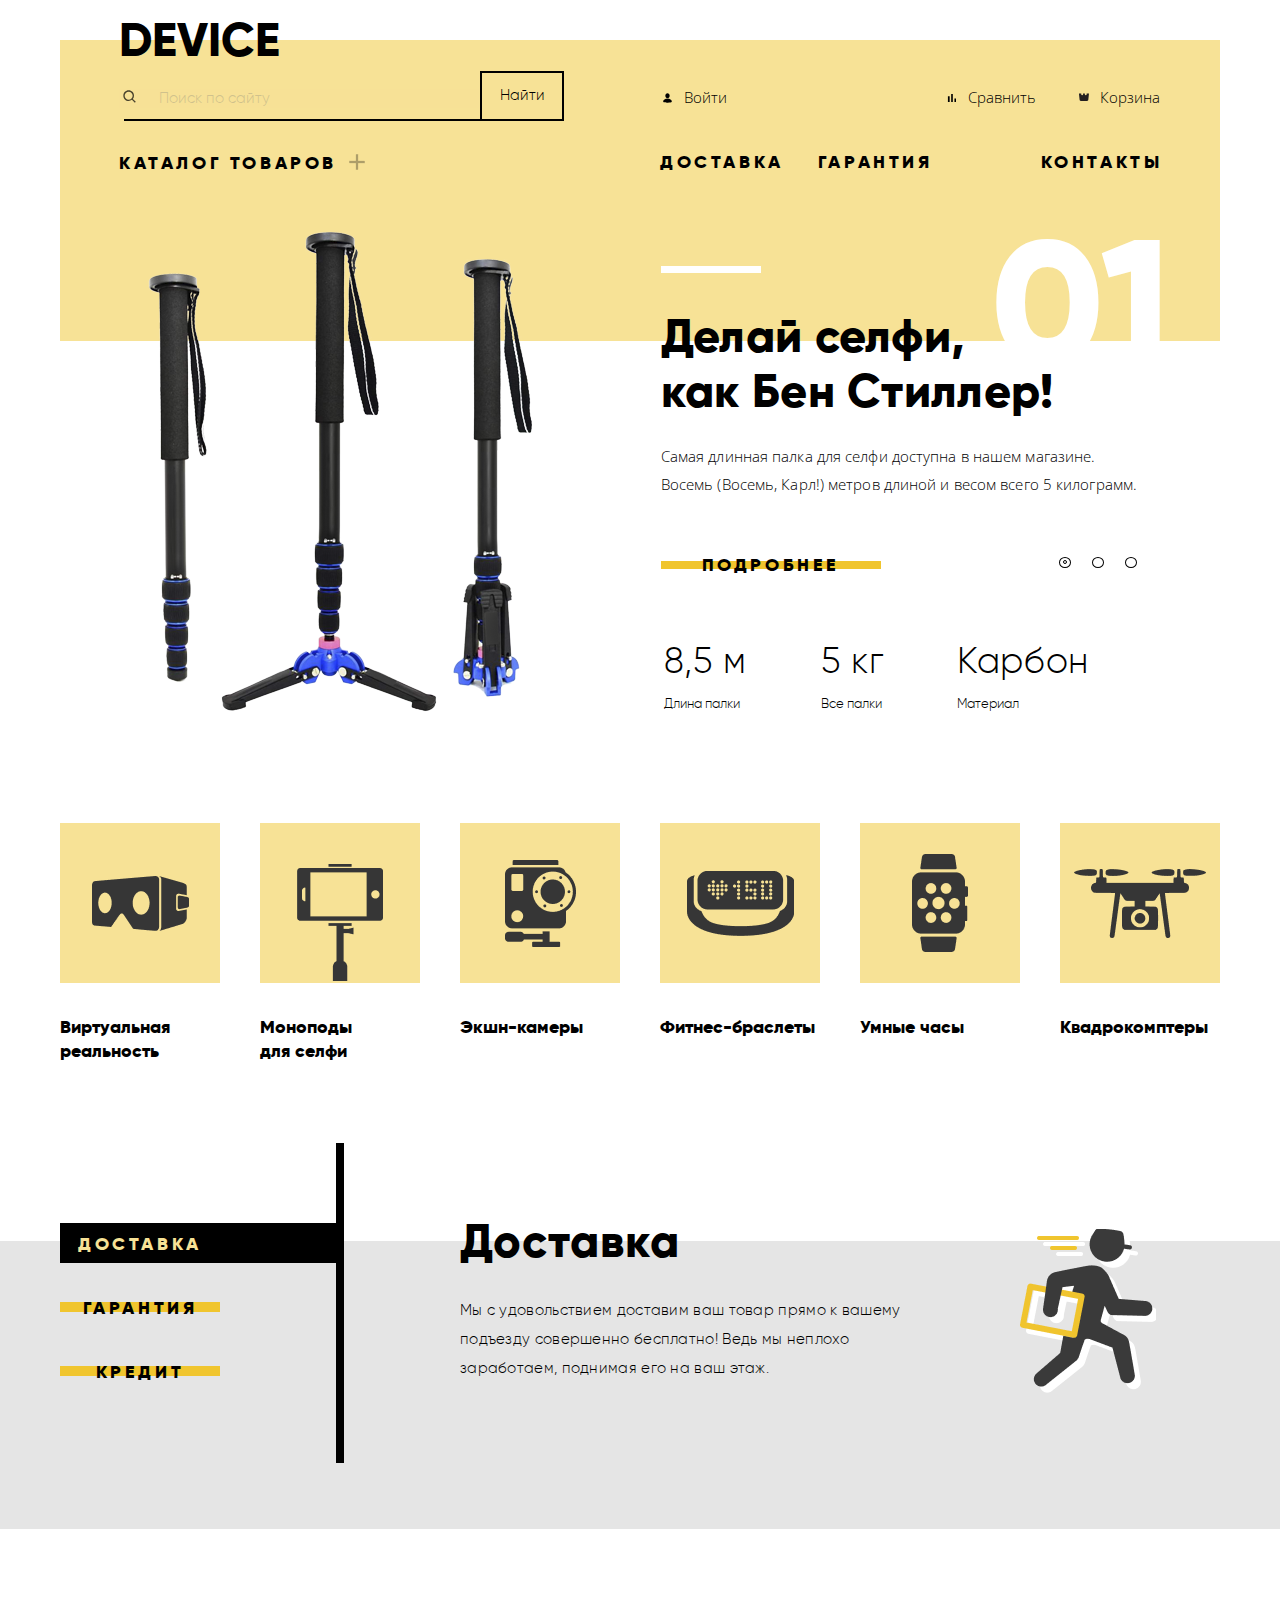
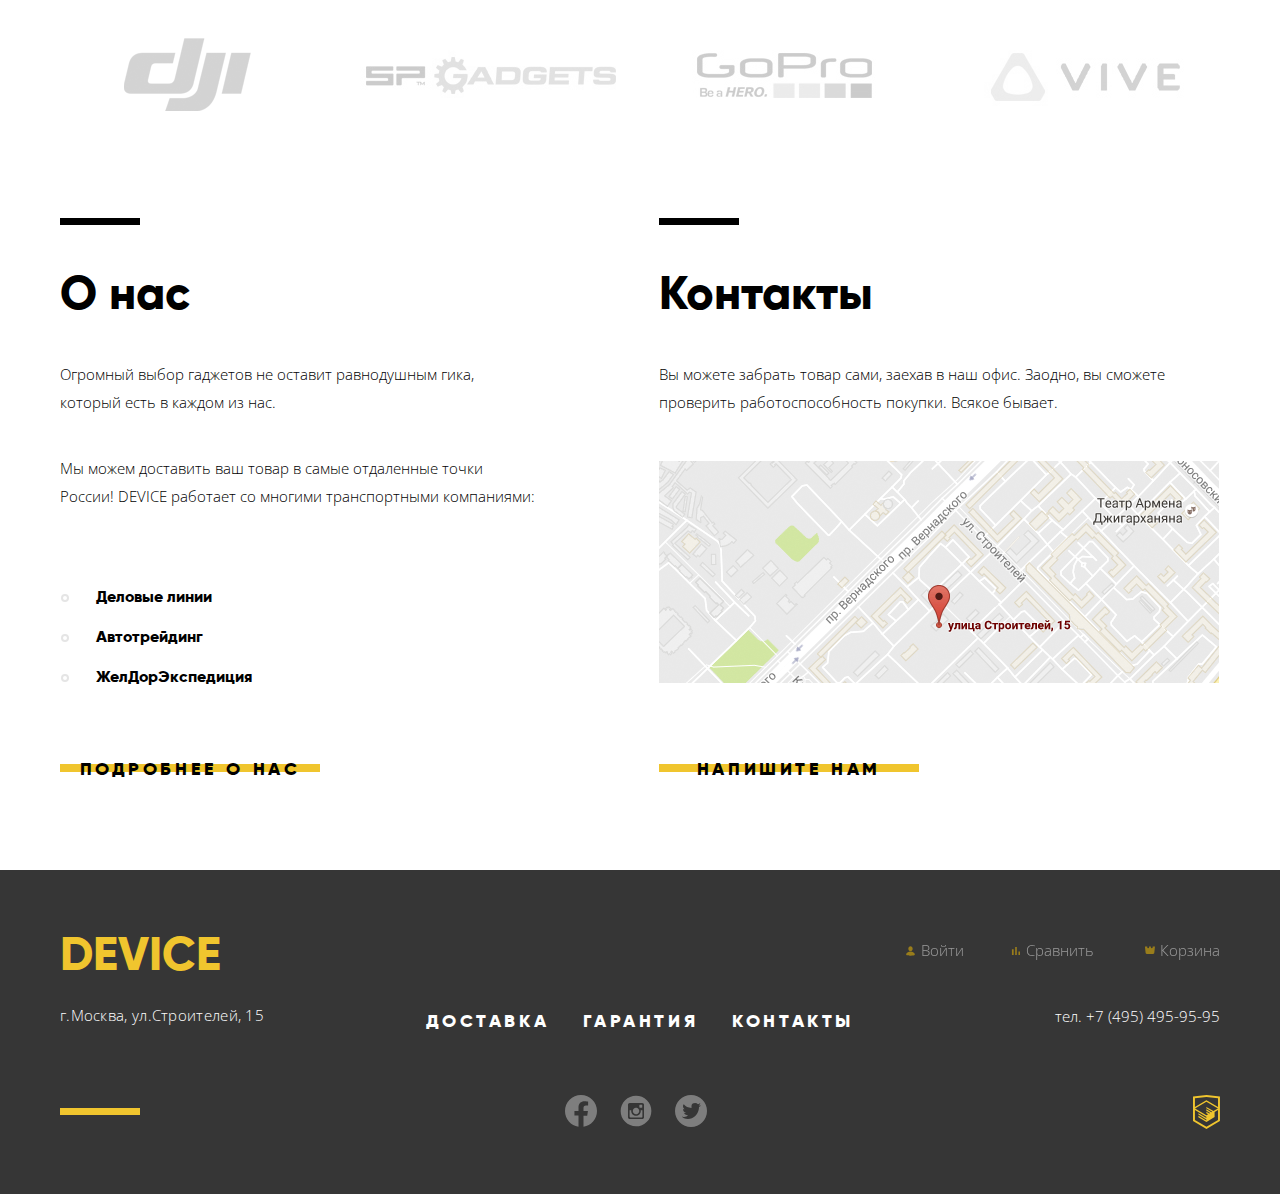
==== commit 203444a9: "GO 100%" ====
--- a/index.html
+++ b/index.html
@@ -205,7 +205,7 @@
         <li class="item-list">
           <a href="catalog.html">
             <div>
-              <img class="item-img" src="img/catalog/group.png" width="97" height="55" alt="Виртуальная реальность" />
+              <img class="item-img" src="img/catalog/123123.png" width="97" height="55" alt="Виртуальная реальность" />
             </div>
             <p class="item-info">
               Виртуальная реальность
